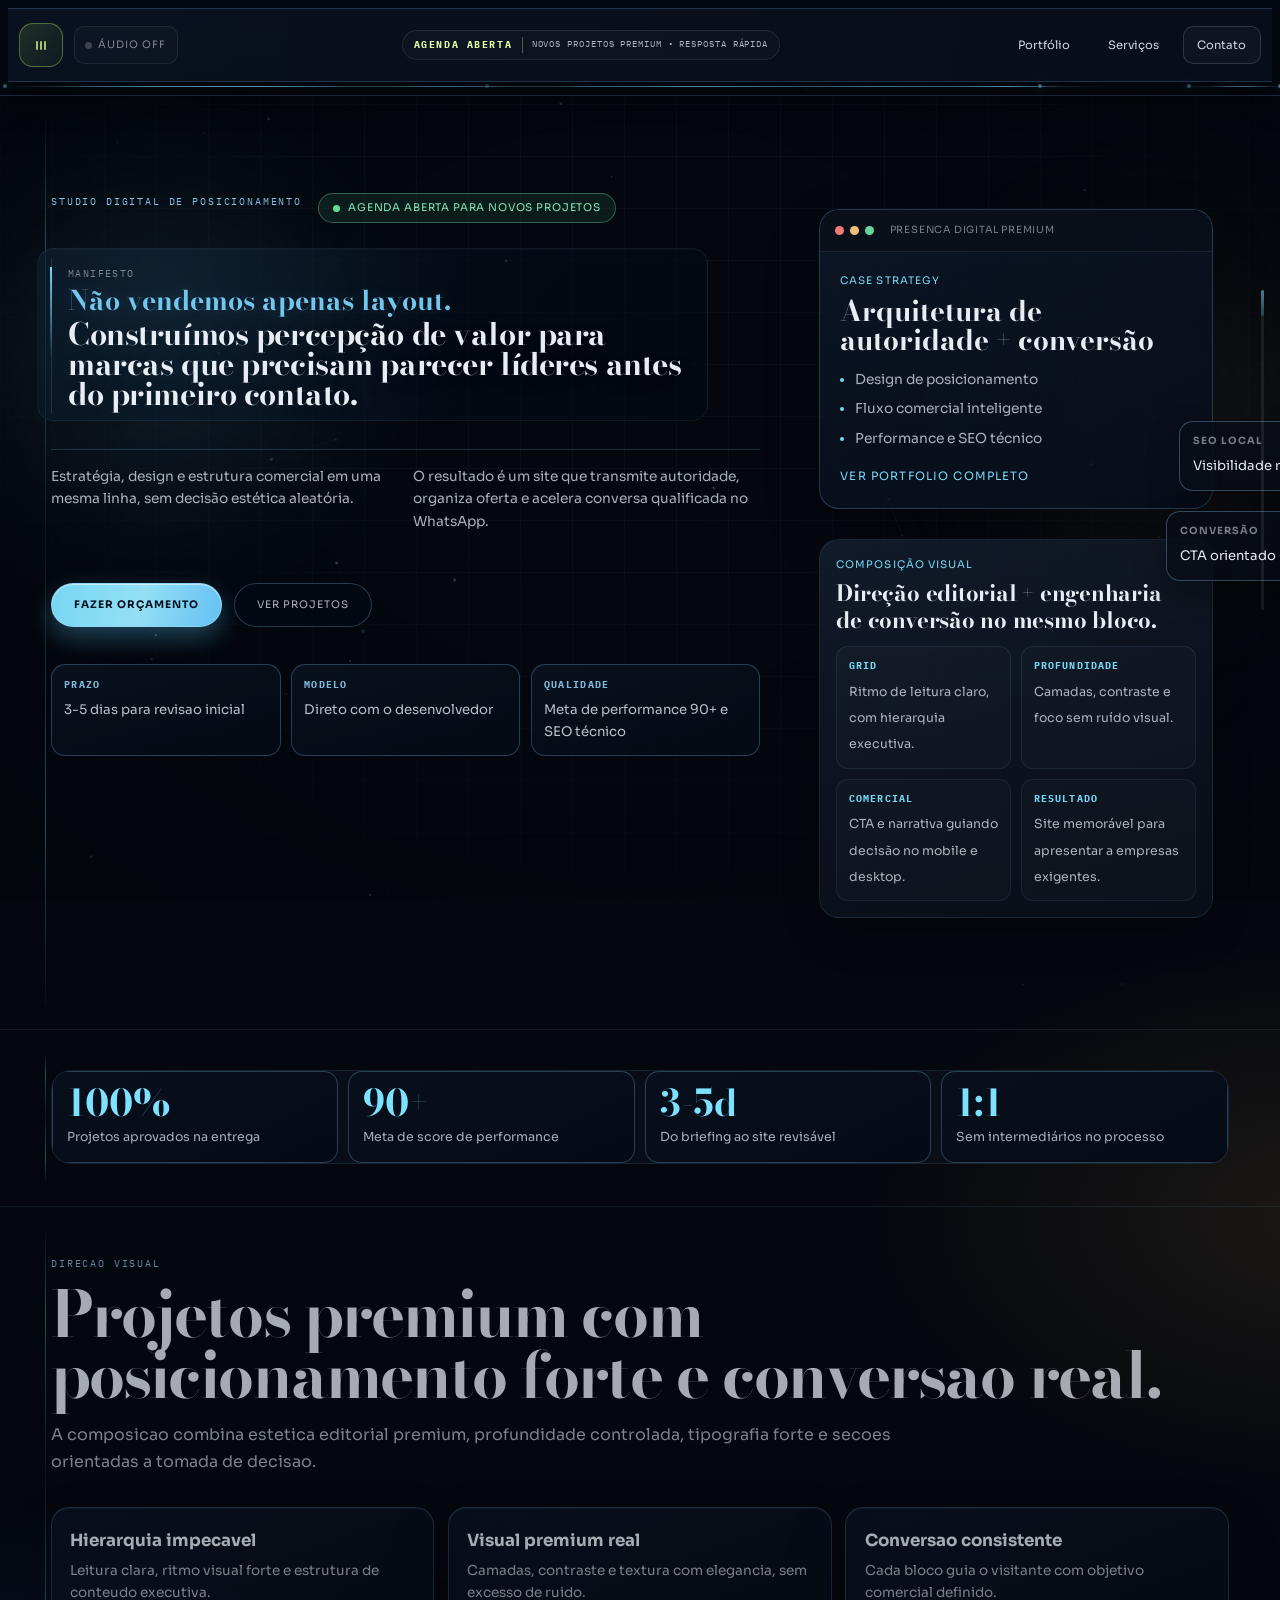
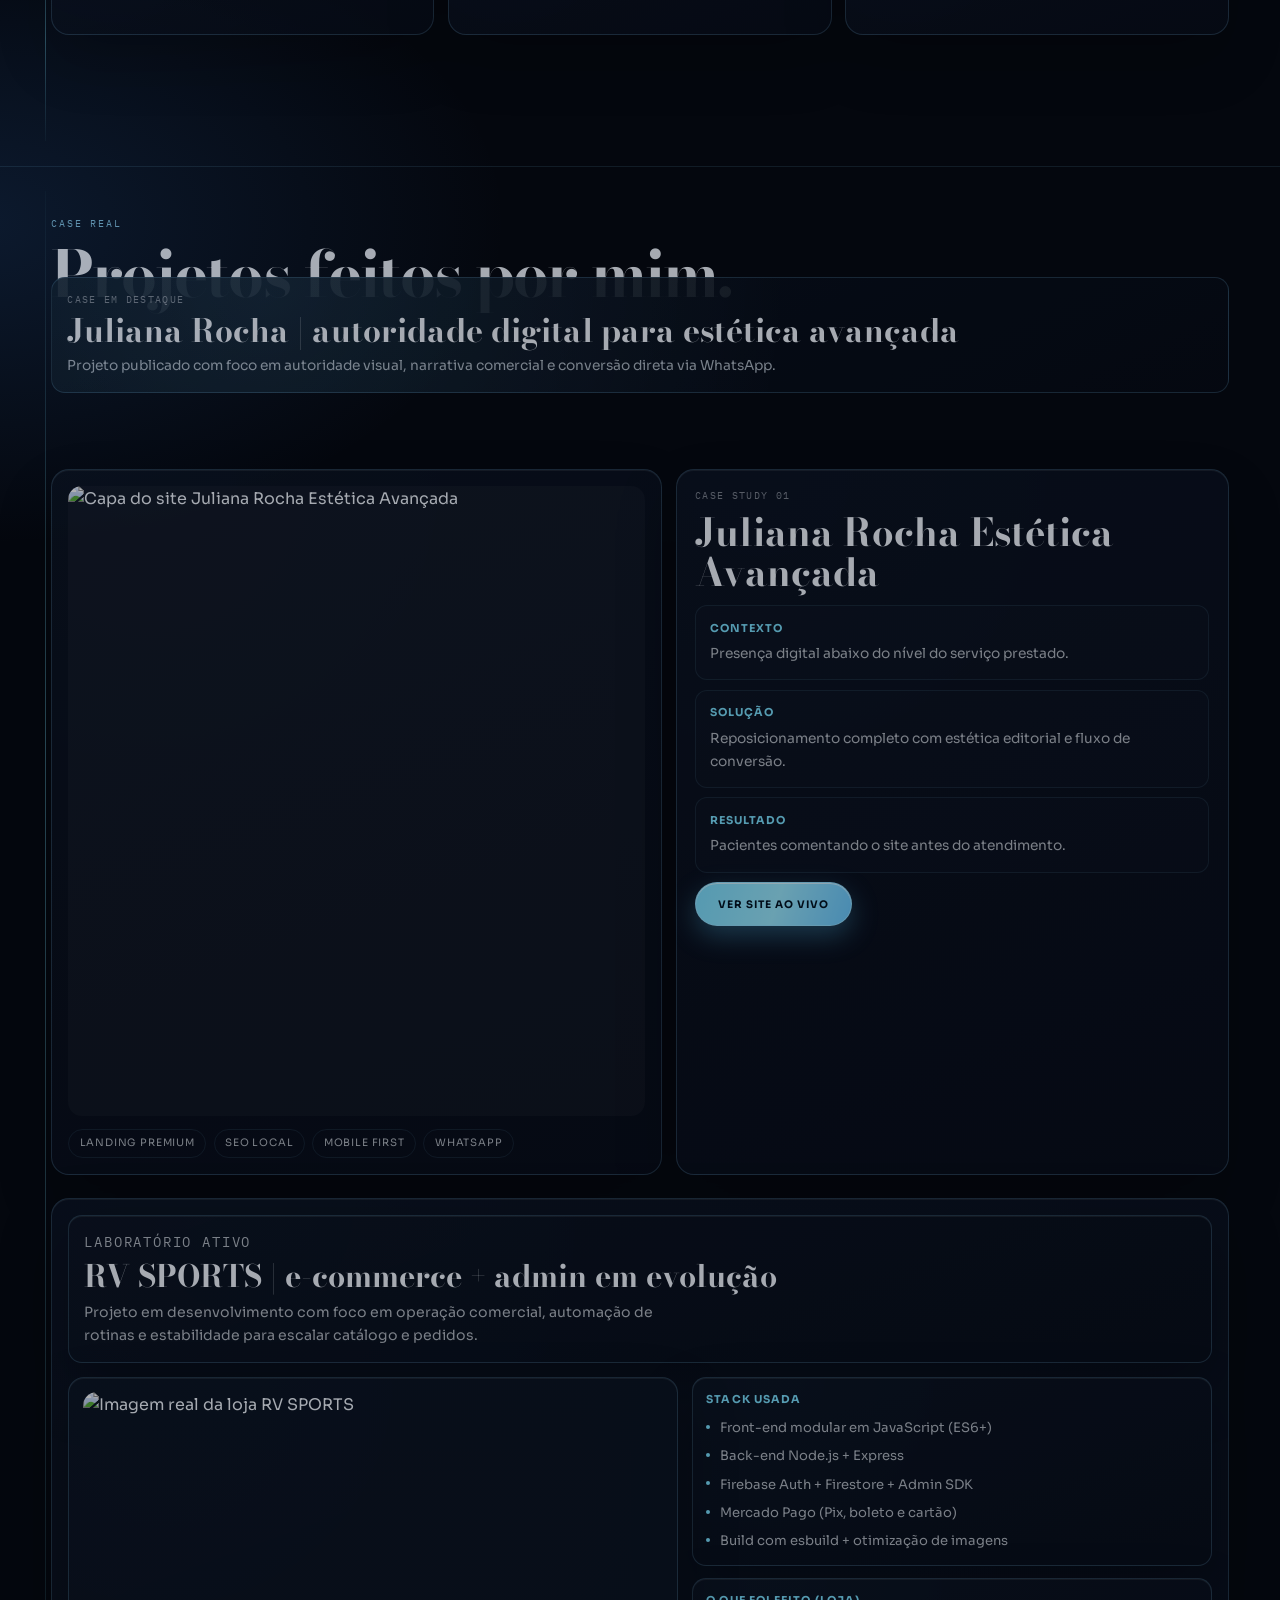
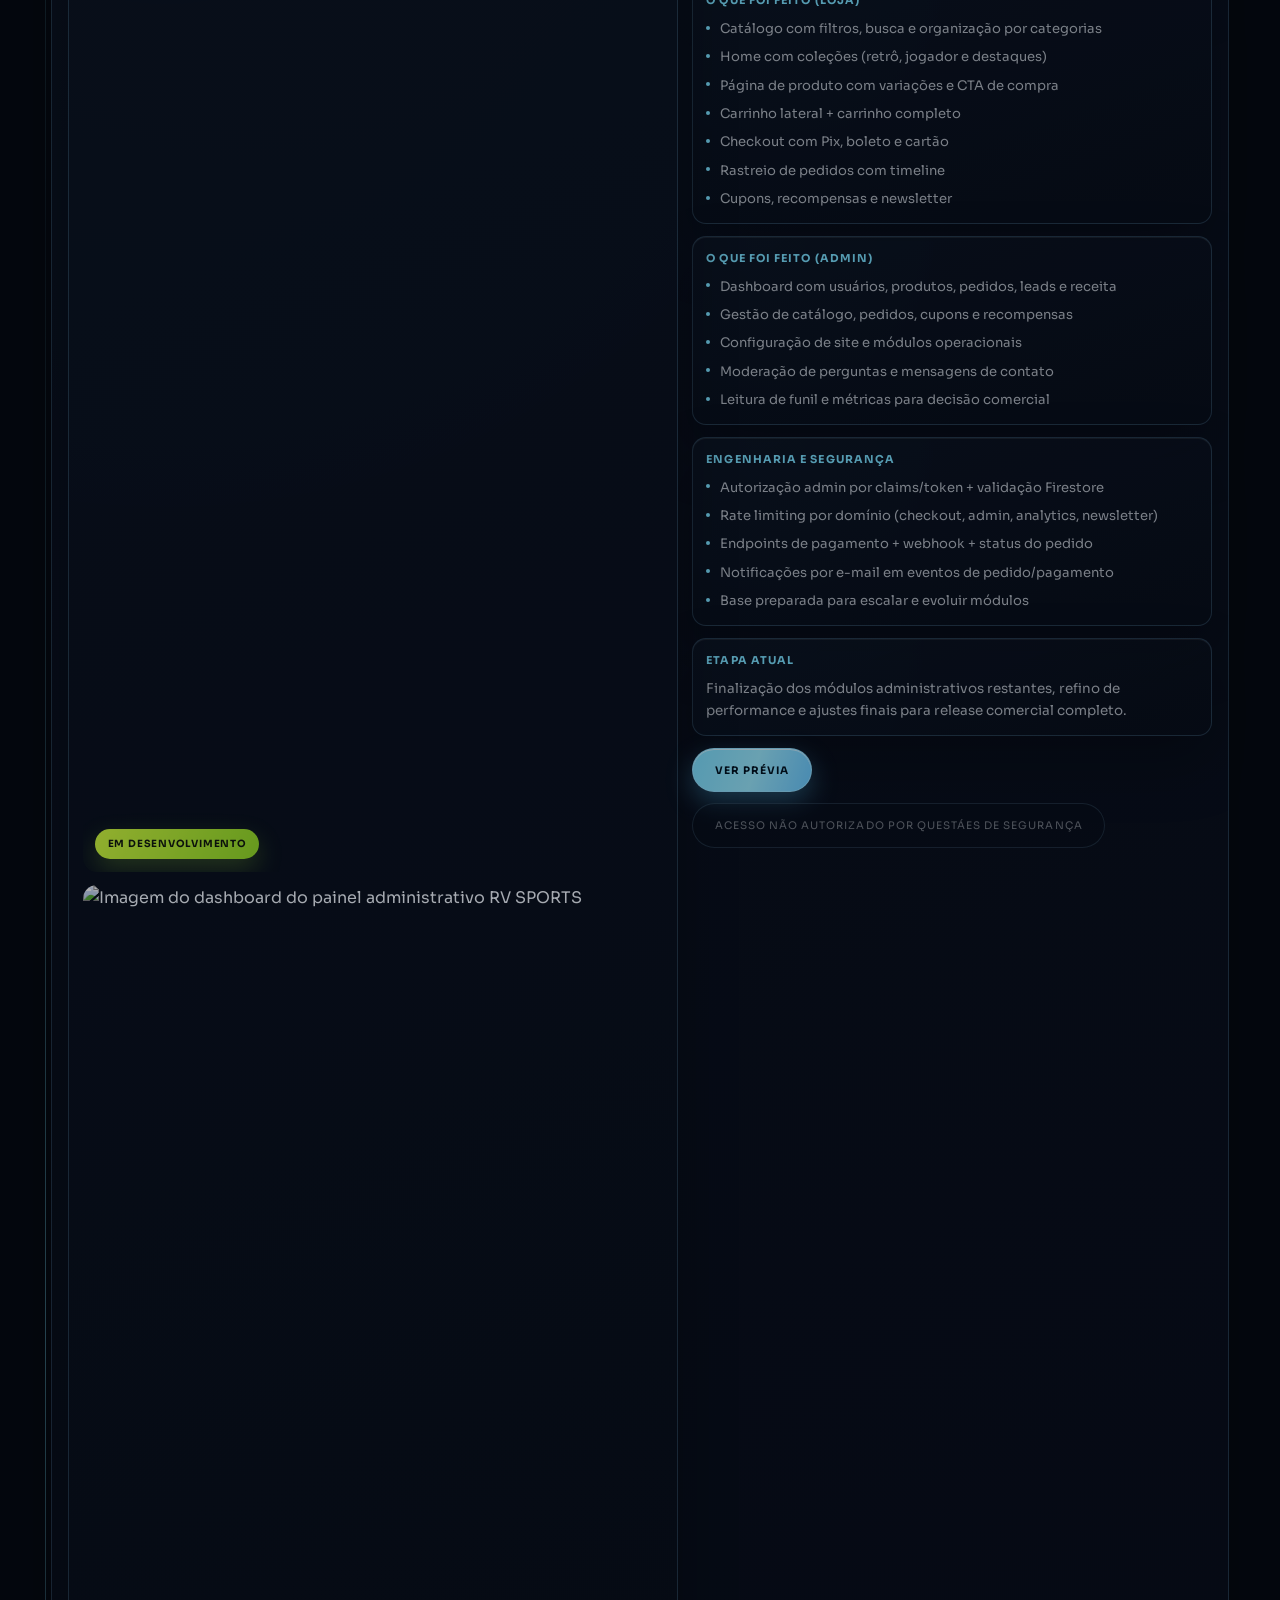
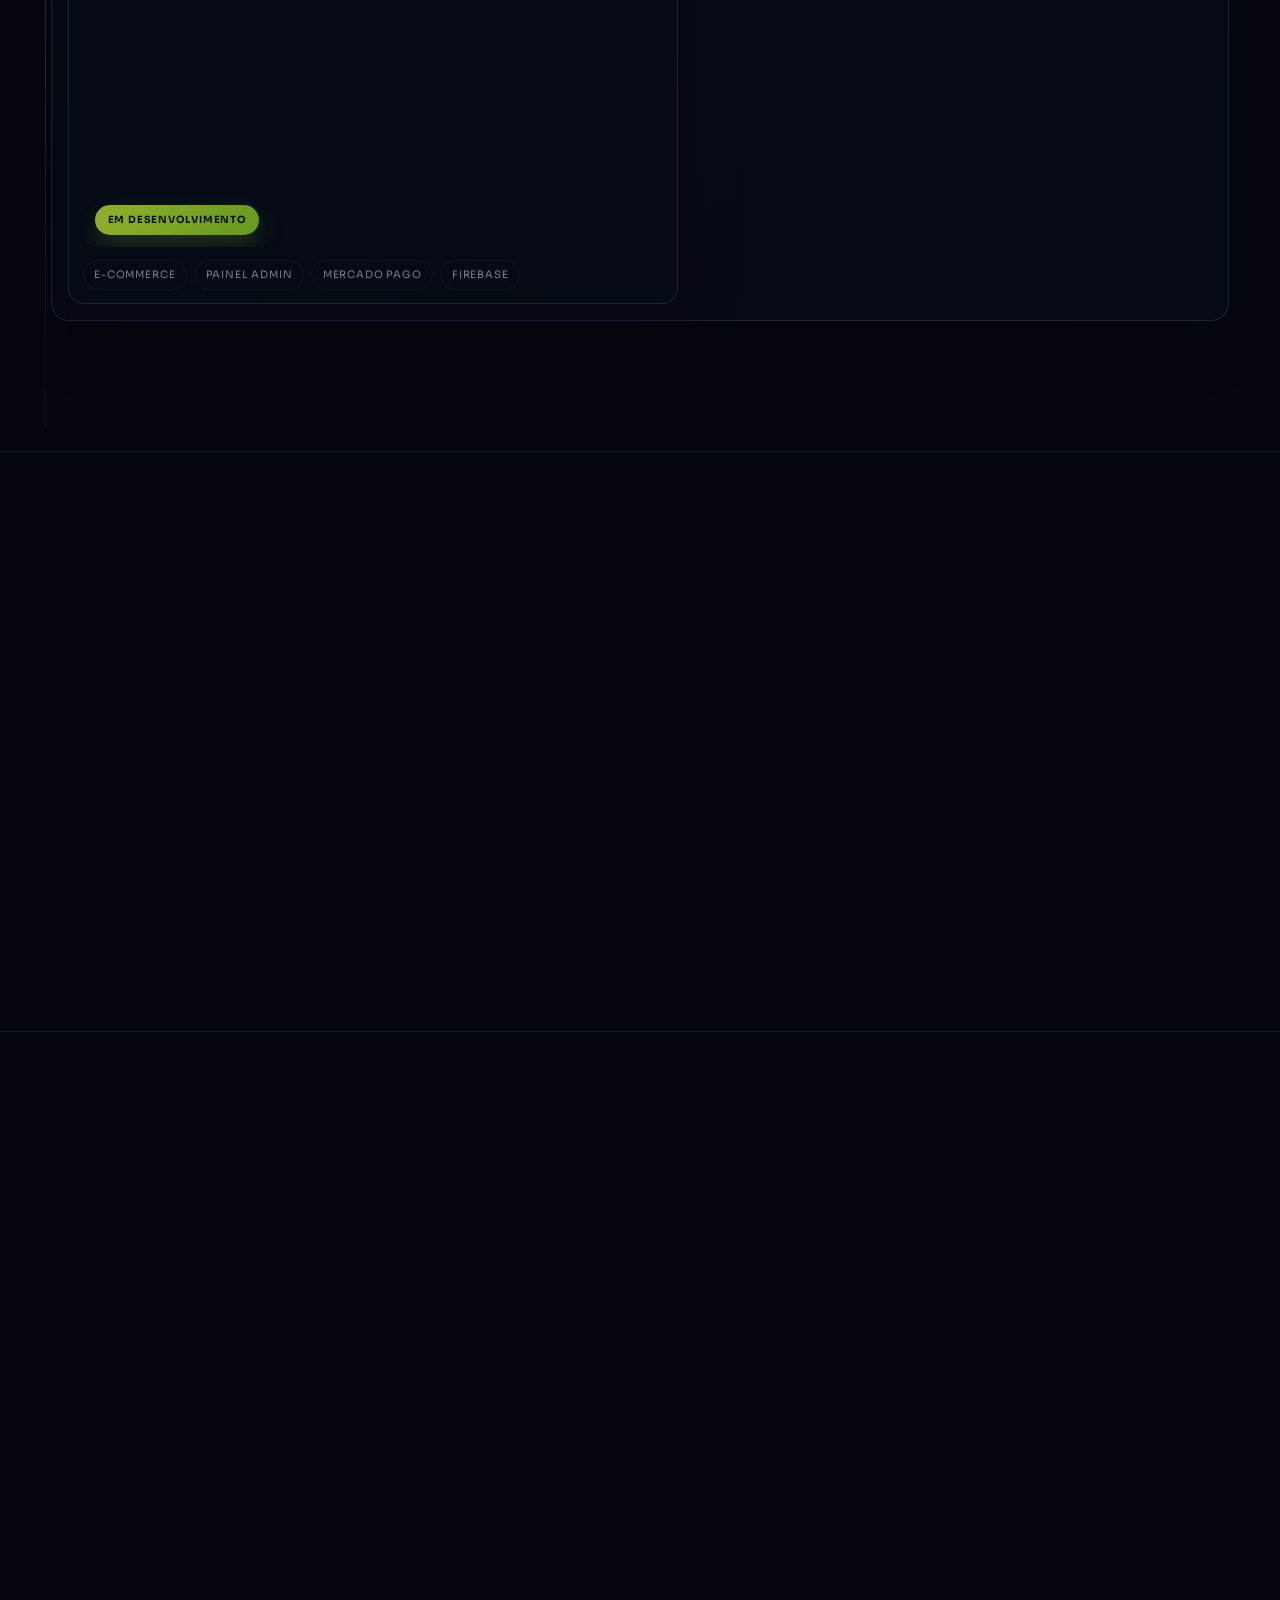
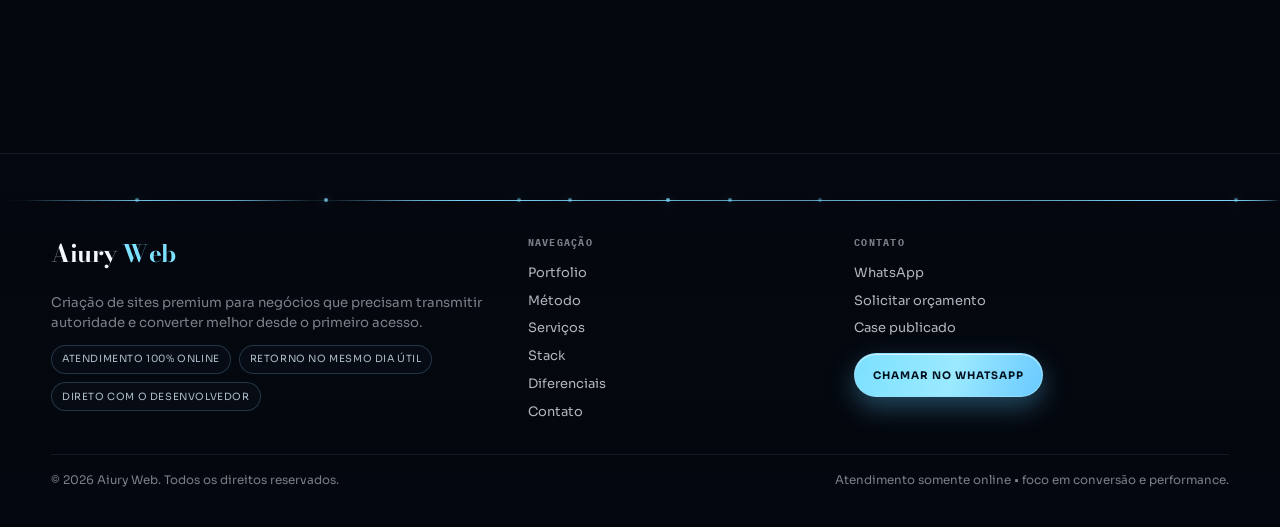
==== index.html @ 320703ca "Add files via upload" ====
<!doctype html>
<html lang="pt-BR">
  <head>
    <meta charset="UTF-8" />
    <meta name="viewport" content="width=device-width,initial-scale=1" />
    <meta name="theme-color" content="#060a11" />
    <meta name="color-scheme" content="dark" />
    <meta
      name="description"
      content="Aiury Web cria sites premium para clínicas, consultórios e negócios locais com foco em autoridade, conversão e performance."
    />
    <meta name="robots" content="index,follow" />
    <meta name="author" content="Aiury Web" />
    <link rel="canonical" href="https://aiuryweb.com.br/" />
    <meta property="og:title" content="Aiury Web | Portfolio Premium" />
    <meta
      property="og:description"
      content="Sites premium para empresas exigentes com foco em autoridade, conversão e performance."
    />
    <meta property="og:type" content="website" />
    <meta property="og:url" content="https://aiuryweb.com.br/" />
    <meta property="og:locale" content="pt_BR" />
    <meta property="og:site_name" content="Aiury Web" />
    <meta property="og:image" content="https://julianarochaestetica.com.br/assets/og/juliana-rocha-og.jpg" />
    <meta property="og:image:width" content="1200" />
    <meta property="og:image:height" content="630" />
    <meta property="og:image:alt" content="Case de site premium desenvolvido por Aiury Web" />
    <meta name="twitter:card" content="summary_large_image" />
    <meta name="twitter:title" content="Aiury Web | Portfolio Premium" />
    <meta
      name="twitter:description"
      content="Sites premium para empresas exigentes com foco em autoridade, conversão e performance."
    />
    <meta name="twitter:image" content="https://julianarochaestetica.com.br/assets/og/juliana-rocha-og.jpg" />
    <title>Aiury Web | Portfolio Premium</title>
    <link rel="icon" type="image/svg+xml" href="./assets/favicon.svg" sizes="any" />
    <link rel="shortcut icon" href="./assets/favicon.svg" />

    <link rel="preconnect" href="https://fonts.googleapis.com" />
    <link rel="preconnect" href="https://fonts.gstatic.com" crossorigin />
    <link rel="preconnect" href="https://www.youtube.com" />
    <link rel="preconnect" href="https://www.google.com" />
    <link rel="dns-prefetch" href="//www.youtube.com" />
    <link rel="dns-prefetch" href="//www.google.com" />
    <link
      rel="preload"
      as="style"
      href="https://fonts.googleapis.com/css2?family=Bodoni+Moda:opsz,wght@6..96,600;6..96,700;6..96,800&family=IBM+Plex+Mono:wght@500&family=Sora:wght@300;400;500;600;700&display=swap"
    />
    <link
      href="https://fonts.googleapis.com/css2?family=Bodoni+Moda:opsz,wght@6..96,600;6..96,700;6..96,800&family=IBM+Plex+Mono:wght@500&family=Sora:wght@300;400;500;600;700&display=swap"
      rel="stylesheet"
      media="print"
      onload="this.media='all'"
    />
    <noscript>
      <link
        href="https://fonts.googleapis.com/css2?family=Bodoni+Moda:opsz,wght@6..96,600;6..96,700;6..96,800&family=IBM+Plex+Mono:wght@500&family=Sora:wght@300;400;500;600;700&display=swap"
        rel="stylesheet"
      />
    </noscript>

    <link rel="preload" href="./styles.css" as="style" />
    <link rel="stylesheet" href="./styles.css" />
    <script defer src="./main.js"></script>
    <script type="application/ld+json">
      {
        "@context": "https://schema.org",
        "@type": "LocalBusiness",
        "name": "Aiury Web",
        "url": "https://aiuryweb.com.br/",
        "telephone": "+5533998629813",
        "address": {
          "@type": "PostalAddress",
          "addressLocality": "Varginha",
          "addressRegion": "MG",
          "addressCountry": "BR"
        },
        "priceRange": "R$3.000 - R$10.000",
        "serviceType": ["Desenvolvimento de sites", "Landing pages", "SEO técnico"]
      }
    </script>
  </head>
  <body>
    <div
      id="pageLoader"
      class="page-loader"
      role="status"
      aria-live="polite"
      aria-busy="true"
      aria-label="Carregando site"
    >
      <div class="page-loader-corners" aria-hidden="true">
        <div class="page-loader-corner page-loader-corner-left">
          <span class="loader-corner-mark">A</span>
        </div>
        <div class="page-loader-corner page-loader-corner-right">
          <span class="loader-corner-ring"></span>
        </div>
      </div>
      <div class="page-loader-shutter page-loader-shutter-left" aria-hidden="true"></div>
      <div class="page-loader-shutter page-loader-shutter-right" aria-hidden="true"></div>
      <div class="page-loader-grid" aria-hidden="true"></div>
      <div class="page-loader-effects" aria-hidden="true">
        <span class="loader-blob loader-blob-a"></span>
        <span class="loader-blob loader-blob-b"></span>
        <span class="loader-blob loader-blob-c"></span>
        <span class="loader-beam loader-beam-a"></span>
        <span class="loader-beam loader-beam-b"></span>
        <span class="loader-stars"></span>
      </div>
      <div class="page-loader-inner">
        <div class="page-loader-stage" aria-hidden="true">
          <span class="loader-orbit loader-orbit-a"></span>
          <span class="loader-orbit loader-orbit-b"></span>
          <span class="loader-orbit loader-orbit-c"></span>
          <span class="loader-progress-ring"></span>
          <div class="loader-core">
            <span class="loader-core-face loader-core-face-a"></span>
            <span class="loader-core-face loader-core-face-b"></span>
            <span class="loader-core-face loader-core-face-c"></span>
            <span class="loader-core-glow"></span>
          </div>
          <span class="loader-floor"></span>
        </div>
        <p class="page-loader-kicker">WEB DESIGN</p>
        <p class="page-loader-logo">Aiury</p>
        <div class="page-loader-metric">
          <p class="page-loader-word">WEB DESIGN</p>
          <p class="page-loader-percent"><span id="loaderPercent">00</span><small>%</small></p>
        </div>
        <div class="page-loader-track" aria-hidden="true"><span id="loaderBar"></span></div>
        <p id="loaderStatus" class="page-loader-text">Aiury</p>
      </div>
    </div>
    <div id="ytAudioMount" aria-hidden="true"></div>

    <div class="bg-grid" aria-hidden="true"></div>
    <div class="bg-aurora bg-aurora-a" data-parallax="0.06" aria-hidden="true"></div>
    <div class="bg-aurora bg-aurora-b" data-parallax="-0.04" aria-hidden="true"></div>
    <canvas id="bg-particles" aria-hidden="true"></canvas>
    <div class="bg-noise" aria-hidden="true"></div>
    <div class="bg-vignette" aria-hidden="true"></div>

    <header id="nav">
      <div class="status-bar" aria-label="Painel de status">
        <div class="status-left">
          <button
            id="audioToggle"
            class="audio-toggle status-audio-btn"
            type="button"
            aria-pressed="false"
            aria-label="Ativar música ambiente baixa"
          >
            <span class="eq-bars" aria-hidden="true"><i></i><i></i><i></i></span>
          </button>
          <div
            class="status-metrics"
            role="button"
            tabindex="0"
            aria-pressed="false"
            aria-label="Ativar música ambiente baixa"
          >
            <p class="status-chip"><i id="audioDot" class="dot dot-audio"></i><span id="audioLabel">Áudio off</span></p>
          </div>
        </div>
        <div class="status-center">
          <p class="status-highlight">
            <strong>Agenda aberta</strong>
            <span>Novos projetos premium • resposta rápida</span>
          </p>
        </div>
        <div class="status-links">
          <a href="#portfolio">Portfólio</a>
          <a href="#servicos">Serviços</a>
          <a class="status-contact" href="#contato">Contato</a>
        </div>
      </div>
      <div class="container nav-inner">
        <a href="#inicio" class="logo" aria-label="Aiury Web">Aiury <span>Web</span></a>
        <nav aria-label="Principal">
          <ul class="nav-links">
            <li><a href="#inicio">Início</a></li>
            <li><a href="#portfolio">Portfolio</a></li>
            <li><a href="#metodo">Método</a></li>
            <li><a href="#servicos">Serviços</a></li>
            <li><a href="#tecnologias">Stack</a></li>
            <li><a href="#diferenciais">Diferenciais</a></li>
            <li><a href="#contato">Contato</a></li>
          </ul>
        </nav>
        <div class="nav-actions">
          <a class="btn btn-ghost" href="#portfolio">Portfólio</a>
          <a
            class="btn btn-primary"
            href="https://wa.me/5533998629813?text=Olá%20Aiury!%20Quero%20conversar%20sobre%20um%20site."
            target="_blank"
            rel="noopener noreferrer"
            >Falar no WhatsApp</a
          >
          <button id="menuBtn" class="menu-btn" aria-label="Abrir menu" aria-expanded="false" aria-controls="mobileMenu">
            <span></span>
            <span></span>
            <span></span>
          </button>
        </div>
      </div>
      <div class="nav-bubbles" aria-hidden="true">
        <span style="--x: 14%; --size: 5px; --delay: -1.2s; --dur: 3.8s; --drift: -8px"></span>
        <span style="--x: 27%; --size: 4px; --delay: -0.4s; --dur: 4.4s; --drift: 10px"></span>
        <span style="--x: 41%; --size: 6px; --delay: -2.1s; --dur: 4.9s; --drift: -12px"></span>
        <span style="--x: 58%; --size: 4px; --delay: -2.8s; --dur: 4.1s; --drift: 9px"></span>
        <span style="--x: 73%; --size: 5px; --delay: -1.6s; --dur: 3.6s; --drift: -7px"></span>
        <span style="--x: 86%; --size: 4px; --delay: -0.9s; --dur: 4.7s; --drift: 11px"></span>
      </div>
      <div id="headerSeparator" class="rand-separator rand-separator-header" aria-hidden="true"></div>
    </header>

    <div id="menuOverlay" class="menu-overlay" aria-hidden="true"></div>
    <aside id="mobileMenu" class="mobile-menu" aria-label="Menu mobile" aria-hidden="true" inert>
      <a href="#inicio" data-close-menu>Início</a>
      <a href="#portfolio" data-close-menu>Portfolio</a>
      <a href="#metodo" data-close-menu>Método</a>
      <a href="#servicos" data-close-menu>Serviços</a>
      <a href="#tecnologias" data-close-menu>Stack</a>
      <a href="#diferenciais" data-close-menu>Diferenciais</a>
      <a href="#contato" data-close-menu>Contato</a>
      <a
        class="btn btn-primary"
        href="https://wa.me/5533998629813?text=Olá%20Aiury!%20Quero%20um%20site%20premium%20para%20meu%20negócio."
        target="_blank"
        rel="noopener noreferrer"
        data-close-menu
        >Iniciar projeto</a
      >
    </aside>
    <aside class="scroll-indicator" aria-hidden="true">
      <span id="scrollThumb"></span>
    </aside>

    <main class="site-main">
      <section id="inicio" class="hero section section-first section-hero-main">
        <canvas id="hero-particles" aria-hidden="true"></canvas>
        <div class="container hero-grid">
          <div class="reveal hero-copy">
            <div class="hero-headline-meta">
              <p class="kicker">Studio digital de posicionamento</p>
              <p class="availability"><span></span>Agenda aberta para novos projetos</p>
            </div>

            <div class="hero-manifesto gravity-node" data-gravity="18">
              <p class="manifesto-label">Manifesto</p>
              <h1>
                <span>Não vendemos apenas layout.</span>
                Construímos percepção de valor para marcas que precisam parecer líderes
                antes do primeiro contato.
              </h1>
            </div>

            <div class="hero-split-text gravity-node" data-gravity="14">
              <p>
                Estratégia, design e estrutura comercial em uma mesma linha, sem decisão
                estética aleatória.
              </p>
              <p>
                O resultado é um site que transmite autoridade, organiza oferta e acelera
                conversa qualificada no WhatsApp.
              </p>
            </div>

            <div class="cta-row gravity-node" data-gravity="12">
              <a
                class="btn btn-primary"
                href="https://wa.me/5533998629813?text=Ol%C3%A1%20Aiury!%20Quero%20fazer%20um%20or%C3%A7amento%20para%20meu%20site."
                target="_blank"
                rel="noopener noreferrer"
                >Fazer orçamento</a
              >
              <a class="btn btn-ghost" href="#portfolio">Ver projetos</a>
            </div>

            <div class="hero-metrics gravity-node" data-gravity="10">
              <article>
                <b>Prazo</b>
                <span>3-5 dias para revisao inicial</span>
              </article>
              <article>
                <b>Modelo</b>
                <span>Direto com o desenvolvedor</span>
              </article>
              <article>
                <b>Qualidade</b>
                <span>Meta de performance 90+ e SEO técnico</span>
              </article>
            </div>
          </div>

          <div class="hero-stage reveal tilt-card gravity-node" data-gravity="24">
            <div class="hero-panel gravity-node" data-gravity="16">
              <div class="hero-panel-top">
                <i></i><i></i><i></i>
                <span>Presenca digital premium</span>
              </div>
              <div class="hero-panel-body">
                <p class="hero-eyebrow">Case strategy</p>
                <h2>Arquitetura de autoridade + conversão</h2>
                <ul>
                  <li>Design de posicionamento</li>
                  <li>Fluxo comercial inteligente</li>
                  <li>Performance e SEO técnico</li>
                </ul>
                <a href="#portfolio">Ver portfolio completo</a>
              </div>
            </div>
            <div class="hero-lab gravity-node" data-gravity="20">
              <p class="hero-eyebrow">Composição visual</p>
              <h3>Direção editorial + engenharia de conversão no mesmo bloco.</h3>
              <div class="hero-lab-grid">
                <article>
                  <b>Grid</b>
                  <span>Ritmo de leitura claro, com hierarquia executiva.</span>
                </article>
                <article>
                  <b>Profundidade</b>
                  <span>Camadas, contraste e foco sem ruído visual.</span>
                </article>
                <article>
                  <b>Comercial</b>
                  <span>CTA e narrativa guiando decisão no mobile e desktop.</span>
                </article>
                <article>
                  <b>Resultado</b>
                  <span>Site memorável para apresentar a empresas exigentes.</span>
                </article>
              </div>
            </div>
            <div class="keychain-hero gravity-node" data-gravity="30" aria-hidden="true">
              <div class="keychain-rig">
                <i class="keychain-pin"></i>
                <div class="keychain-chain">
                  <span></span>
                  <span></span>
                  <span></span>
                  <span></span>
                  <span></span>
                  <span></span>
                  <span></span>
                  <span></span>
                  <span></span>
                  <span></span>
                  <span></span>
                  <span></span>
                  <span></span>
                  <span></span>
                  <span></span>
                  <span></span>
                  <span></span>
                  <span></span>
                </div>
                <article class="keychain-tag">
                  <p>Atendimento online</p>
                  <strong>Aiury WebDesign</strong>
                  <span>Projetos sob medida</span>
                </article>
              </div>
            </div>
            <div class="floating floating-a gravity-node" data-gravity="26">
              <b>SEO local</b>
              <span>Visibilidade regional forte</span>
            </div>
            <div class="floating floating-b gravity-node" data-gravity="26">
              <b>Conversão</b>
              <span>CTA orientado por contexto</span>
            </div>
          </div>
        </div>
      </section>

      <section class="section section-compact section-metrics">
        <div class="container reveal">
          <div class="stats-grid">
            <article><strong>100%</strong><p>Projetos aprovados na entrega</p></article>
            <article><strong>90+</strong><p>Meta de score de performance</p></article>
            <article><strong>3-5d</strong><p>Do briefing ao site revisável</p></article>
            <article><strong>1:1</strong><p>Sem intermediários no processo</p></article>
          </div>
        </div>
      </section>

      <section class="section section-editorial">
        <div class="container">
          <div class="reveal">
            <p class="kicker">Direcao visual</p>
            <h2 class="title">Projetos premium com posicionamento forte e conversao real.</h2>
            <p class="lead">
              A composicao combina estetica editorial premium, profundidade controlada,
              tipografia forte e secoes orientadas a tomada de decisao.
            </p>
          </div>
          <div class="cards-grid">
            <article class="card reveal tilt-card">
              <h3>Hierarquia impecavel</h3>
              <p>Leitura clara, ritmo visual forte e estrutura de conteudo executiva.</p>
            </article>
            <article class="card reveal tilt-card">
              <h3>Visual premium real</h3>
              <p>Camadas, contraste e textura com elegancia, sem excesso de ruido.</p>
            </article>
            <article class="card reveal tilt-card">
              <h3>Conversao consistente</h3>
              <p>Cada bloco guia o visitante com objetivo comercial definido.</p>
            </article>
          </div>
        </div>
      </section>

      <section id="portfolio" class="section section-portfolio">
        <div class="container">
          <div class="reveal">
            <p class="kicker">Case real</p>
            <h2 class="title">Projetos feitos por mim.</h2>
          </div>
          <div class="portfolio-case-strip reveal scroll-fx">
            <p class="portfolio-index">Case em destaque</p>
            <h3>Juliana Rocha | autoridade digital para estética avançada</h3>
            <p>
              Projeto publicado com foco em autoridade visual, narrativa comercial e conversão
              direta via WhatsApp.
            </p>
          </div>
          <div class="portfolio-grid">
            <article class="portfolio-media reveal tilt-card">
              <a href="https://julianarochaestetica.com.br/" target="_blank" rel="noopener noreferrer">
                <img
                  src="https://julianarochaestetica.com.br/assets/og/juliana-rocha-og.jpg"
                  alt="Capa do site Juliana Rocha Estética Avançada"
                  width="1200"
                  height="630"
                  loading="lazy"
                  decoding="async"
                />
              </a>
              <div class="tags">
                <span>Landing premium</span>
                <span>SEO local</span>
                <span>Mobile first</span>
                <span>WhatsApp</span>
              </div>
            </article>
            <article class="portfolio-content reveal">
              <p class="portfolio-index">Case Study 01</p>
              <h3>Juliana Rocha Estética Avançada</h3>
              <div class="block">
                <b>Contexto</b>
                <p>Presença digital abaixo do nível do serviço prestado.</p>
              </div>
              <div class="block">
                <b>Solução</b>
                <p>Reposicionamento completo com estética editorial e fluxo de conversão.</p>
              </div>
              <div class="block">
                <b>Resultado</b>
                <p>Pacientes comentando o site antes do atendimento.</p>
              </div>
              <a class="btn btn-primary" href="https://julianarochaestetica.com.br" target="_blank" rel="noopener noreferrer"
                >Ver site ao vivo</a
              >
            </article>
          </div>

          <article class="portfolio-lab reveal">
            <div class="portfolio-lab-head">
              <p class="portfolio-index">Laboratório ativo</p>
              <h3>RV SPORTS | e-commerce + admin em evolução</h3>
              <p>
                Projeto em desenvolvimento com foco em operação comercial, automação de rotinas e
                estabilidade para escalar catálogo e pedidos.
              </p>
            </div>
            <div class="portfolio-lab-grid">
              <div class="portfolio-lab-media tilt-card">
                <div class="portfolio-media-stack">
                  <a
                    class="shot-frame shot-store"
                    href="https://tiny-platypus-e90c1e.netlify.app/?page=home"
                    target="_blank"
                    rel="noopener noreferrer"
                  >
                    <img
                      src="./assets/rv-store-cover.png"
                      alt="Imagem real da loja RV SPORTS"
                      width="1920"
                      height="1080"
                      loading="lazy"
                      decoding="async"
                    />
                    <span class="shot-badge">Em desenvolvimento</span>
                  </a>
                  <div class="shot-frame shot-admin" role="img" aria-label="Imagem real do painel administrativo RV SPORTS">
                    <img
                      src="./assets/rv-admin-dashboard.png"
                      alt="Imagem do dashboard do painel administrativo RV SPORTS"
                      width="1904"
                      height="962"
                      loading="lazy"
                      decoding="async"
                    />
                    <span class="shot-badge">Em desenvolvimento</span>
                  </div>
                </div>
                <div class="tags">
                  <span>E-commerce</span>
                  <span>Painel admin</span>
                  <span>Mercado Pago</span>
                  <span>Firebase</span>
                </div>
              </div>

              <div class="portfolio-lab-info">
                <article class="lab-card">
                  <b>Stack usada</b>
                  <ul>
                    <li>Front-end modular em JavaScript (ES6+)</li>
                    <li>Back-end Node.js + Express</li>
                    <li>Firebase Auth + Firestore + Admin SDK</li>
                    <li>Mercado Pago (Pix, boleto e cartão)</li>
                    <li>Build com esbuild + otimização de imagens</li>
                  </ul>
                </article>
                <article class="lab-card">
                  <b>O que foi feito (loja)</b>
                  <ul>
                    <li>Catálogo com filtros, busca e organização por categorias</li>
                    <li>Home com coleções (retrô, jogador e destaques)</li>
                    <li>Página de produto com variações e CTA de compra</li>
                    <li>Carrinho lateral + carrinho completo</li>
                    <li>Checkout com Pix, boleto e cartão</li>
                    <li>Rastreio de pedidos com timeline</li>
                    <li>Cupons, recompensas e newsletter</li>
                  </ul>
                </article>
                <article class="lab-card">
                  <b>O que foi feito (admin)</b>
                  <ul>
                    <li>Dashboard com usuários, produtos, pedidos, leads e receita</li>
                    <li>Gestão de catálogo, pedidos, cupons e recompensas</li>
                    <li>Configuração de site e módulos operacionais</li>
                    <li>Moderação de perguntas e mensagens de contato</li>
                    <li>Leitura de funil e métricas para decisão comercial</li>
                  </ul>
                </article>
                <article class="lab-card">
                  <b>Engenharia e segurança</b>
                  <ul>
                    <li>Autorização admin por claims/token + validação Firestore</li>
                    <li>Rate limiting por domínio (checkout, admin, analytics, newsletter)</li>
                    <li>Endpoints de pagamento + webhook + status do pedido</li>
                    <li>Notificações por e-mail em eventos de pedido/pagamento</li>
                    <li>Base preparada para escalar e evoluir módulos</li>
                  </ul>
                </article>
                <article class="lab-card">
                  <b>Etapa atual</b>
                  <p>
                    Finalização dos módulos administrativos restantes, refino de performance e
                    ajustes finais para release comercial completo.
                  </p>
                </article>
                <div class="service-actions">
                  <a
                    class="btn btn-primary"
                    href="https://tiny-platypus-e90c1e.netlify.app/?page=home"
                    target="_blank"
                    rel="noopener noreferrer"
                    >Ver prévia</a
                  >
                  <span class="btn btn-ghost btn-disabled" aria-disabled="true">Acesso não autorizado por questáes de segurança</span>
                </div>
              </div>
            </div>
          </article>
        </div>
      </section>

      <section id="metodo" class="section section-process">
        <div class="container">
          <div class="reveal">
            <p class="kicker">Método proprietário</p>
            <h2 class="title">Do briefing à publicação: processo pensado para autoridade e conversão.</h2>
            <p class="lead">
              Cada etapa tem objetivo técnico e comercial definido para reduzir retrabalho,
              acelerar decisão e entregar um site que vende melhor.
            </p>
          </div>
          <div class="method-grid scroll-fx scroll-pan">
            <article class="method-card reveal tilt-card"><h3>01</h3><p>Imersão no negócio e diagnóstico estratégico</p></article>
            <article class="method-card reveal tilt-card"><h3>02</h3><p>Estrutura de oferta e arquitetura de conversão</p></article>
            <article class="method-card reveal tilt-card"><h3>03</h3><p>Direção visual autoral e copy orientada à decisão</p></article>
            <article class="method-card reveal tilt-card"><h3>04</h3><p>Desenvolvimento, publicação e otimização técnica</p></article>
          </div>
        </div>
      </section>

      <section id="servicos" class="section section-showcase">
        <div class="container">
          <div class="reveal">
            <p class="kicker">Serviços</p>
            <h2 class="title">Estratégia, design e desenvolvimento para conversão real.</h2>
            <p class="lead">
              Aqui está o que eu entrego para empresas que querem presença digital premium com
              foco comercial, sem solução genérica.
            </p>
          </div>
          <div class="service-offers-grid scroll-fx scroll-pan">
            <article class="offer-card reveal tilt-card">
              <p class="offer-label">01</p>
              <h3>Site de autoridade premium</h3>
              <p>Para marcas que precisam transmitir valor alto já no primeiro acesso.</p>
              <ul class="service-checklist">
                <li>Direção visual autoral</li>
                <li>Arquitetura de conversão com CTA estratégico</li>
                <li>Copy orientada para tomada de decisão</li>
                <li>SEO técnico e performance 90+</li>
                <li>Versão mobile impecável</li>
              </ul>
            </article>
            <article class="offer-card reveal tilt-card">
              <p class="offer-label">02</p>
              <h3>E-commerce e operação comercial</h3>
              <p>Estrutura completa para catálogo, pedido, pagamento e gestão administrativa.</p>
              <ul class="service-checklist">
                <li>Catálogo, carrinho e checkout (Pix, boleto e cartão)</li>
                <li>Integração Mercado Pago + Firebase</li>
                <li>Painel admin com pedidos, produtos e leads</li>
                <li>Cupons, recompensas e rastreio</li>
                <li>Escalabilidade para evolução contínua</li>
              </ul>
            </article>
            <article class="offer-card reveal tilt-card">
              <p class="offer-label">03</p>
              <h3>Refino e evolução contínua</h3>
              <p>Para quem já tem site e precisa subir nível visual, técnico e comercial.</p>
              <ul class="service-checklist">
                <li>Redesign completo sem cara de template</li>
                <li>Reestruturação de seções e hierarquia visual</li>
                <li>Melhoria de velocidade e experiência</li>
                <li>Ajustes de SEO e acessibilidade</li>
                <li>Suporte estratégico pós-publicação</li>
              </ul>
            </article>
          </div>

          <div class="service-roadmap reveal scroll-fx">
            <article>
              <b>Diagnóstico</b>
              <span>Levantamento de objetivo, público e proposta de valor.</span>
            </article>
            <article>
              <b>Direção</b>
              <span>Definição de layout, narrativa e arquitetura de conversão.</span>
            </article>
            <article>
              <b>Execução</b>
              <span>Implementação front-end e back-end conforme escopo.</span>
            </article>
            <article>
              <b>Publicação</b>
              <span>Deploy, ajustes finais e acompanhamento inicial.</span>
            </article>
          </div>

          <div class="service-actions reveal">
            <a
              class="btn btn-primary"
              href="https://wa.me/5533998629813?text=Ol%C3%A1%20Aiury!%20Quero%20fazer%20um%20or%C3%A7amento%20para%20meu%20projeto."
              target="_blank"
              rel="noopener noreferrer"
              >Fazer orçamento</a
            >
            <a class="btn btn-ghost" href="#portfolio">Ver cases reais</a>
          </div>
        </div>
      </section>

      <section id="tecnologias" class="section section-stack">
        <div class="container">
          <div class="reveal">
            <p class="kicker">O que eu faço</p>
            <h2 class="title">HTML5, CSS3, JavaScript e arquitetura full-stack orientada à conversão.</h2>
            <p class="lead">
              Desenvolvimento interfaces premium e estrutura back-end para entregar projetos
              comerciais rápidos, estáveis e prontos para escalar.
            </p>
          </div>
          <div class="stack-icons reveal scroll-fx" aria-label="Tecnologias principais">
            <span class="stack-chip chip-html">
              <svg viewBox="0 0 24 24" aria-hidden="true"><rect x="2" y="2" width="20" height="20" rx="6" /><text x="12" y="15" text-anchor="middle">H5</text></svg>
              HTML5
            </span>
            <span class="stack-chip chip-css">
              <svg viewBox="0 0 24 24" aria-hidden="true"><rect x="2" y="2" width="20" height="20" rx="6" /><text x="12" y="15" text-anchor="middle">C3</text></svg>
              CSS3
            </span>
            <span class="stack-chip chip-js">
              <svg viewBox="0 0 24 24" aria-hidden="true"><rect x="2" y="2" width="20" height="20" rx="4" /><text x="12" y="15" text-anchor="middle">JS</text></svg>
              JavaScript
            </span>
            <span class="stack-chip chip-node">
              <svg viewBox="0 0 24 24" aria-hidden="true"><rect x="2" y="2" width="20" height="20" rx="4" /><text x="12" y="15" text-anchor="middle">N</text></svg>
              Node.js
            </span>
            <span class="stack-chip chip-firebase">
              <svg viewBox="0 0 24 24" aria-hidden="true"><path d="M7 20L12 4l5 16z" /><path d="M9.6 13.4L12 4l2.4 9.4" /></svg>
              Firebase
            </span>
            <span class="stack-chip chip-pay">
              <svg viewBox="0 0 24 24" aria-hidden="true"><rect x="3" y="5" width="18" height="14" rx="3" /><path d="M3 10h18" /></svg>
              Mercado Pago
            </span>
            <span class="stack-chip chip-git">
              <svg viewBox="0 0 24 24" aria-hidden="true"><rect x="4" y="4" width="16" height="16" rx="4" transform="rotate(45 12 12)" /><text x="12" y="15" text-anchor="middle">G</text></svg>
              Git/GitHub
            </span>
            <span class="stack-chip chip-seo">
              <svg viewBox="0 0 24 24" aria-hidden="true"><circle cx="11" cy="11" r="7" /><path d="M16.4 16.4L21 21" /></svg>
              SEO Técnico
            </span>
            <span class="stack-chip chip-ui">
              <svg viewBox="0 0 24 24" aria-hidden="true"><rect x="3" y="4" width="18" height="16" rx="3" /><path d="M3 9h18M8 20V9" /></svg>
              UI Responsiva
            </span>
            <span class="stack-chip chip-components">
              <svg viewBox="0 0 24 24" aria-hidden="true"><rect x="3" y="3" width="8" height="8" rx="2" /><rect x="13" y="3" width="8" height="5" rx="2" /><rect x="13" y="10" width="8" height="11" rx="2" /><rect x="3" y="13" width="8" height="8" rx="2" /></svg>
              UI Components
            </span>
            <span class="stack-chip chip-loading">
              <svg viewBox="0 0 24 24" aria-hidden="true"><circle cx="12" cy="12" r="7.5" /><path d="M12 7v5l3.4 2.2" /></svg>
              Loading Screen
            </span>
            <span class="stack-chip chip-perf">
              <svg viewBox="0 0 24 24" aria-hidden="true"><path d="M4 16a8 8 0 1 1 16 0" /><path d="M12 12l5-4" /><circle cx="12" cy="12" r="1.8" /></svg>
              Performance
            </span>
          </div>
          <div class="tech-grid">
            <article class="tech-card reveal tilt-card">
              <h3>Base de desenvolvimento</h3>
              <ul class="tech-list">
                <li>HTML5 semântico e acessível</li>
                <li>CSS3 avançado com layout responsivo</li>
                <li>JavaScript moderno (ES6+)</li>
                <li>Node.js + Express para APIs e fluxos de negócio</li>
                <li>Firebase Auth/Firestore para dados e permissões</li>
              </ul>
            </article>
            <article class="tech-card reveal tilt-card">
              <h3>Operação e performance</h3>
              <ul class="tech-list">
                <li>Otimização para Core Web Vitals</li>
                <li>Assets leves e carregamento inteligente</li>
                <li>SEO técnico on-page</li>
                <li>Rate limiting e segurança de rotas administrativas</li>
                <li>Código limpo e escalável</li>
              </ul>
            </article>
            <article class="tech-card reveal tilt-card">
              <h3>Entrega de negócio</h3>
              <ul class="tech-list">
                <li>Landing pages de alta conversão</li>
                <li>E-commerce com carrinho e checkout</li>
                <li>Integração de pagamento (Pix, boleto e cartão)</li>
                <li>Sites institucionais premium</li>
                <li>Integração com WhatsApp e painel administrativo</li>
                <li>UI components reutilizáveis e consistentes</li>
                <li>Loading screen e transições de entrada</li>
                <li>Publicação e suporte pós-entrega</li>
              </ul>
            </article>
          </div>
        </div>
      </section>

      <section id="diferenciais" class="section section-advantage">
        <div class="container">
          <div class="reveal">
            <p class="kicker">Diferenciais</p>
            <h2 class="title">Sofisticação visual com disciplina técnica.</h2>
          </div>
          <div class="diff-grid scroll-fx scroll-pan">
            <article class="diff-card reveal tilt-card"><h3>Design autoral</h3><p>Direção visual exclusiva, pensada para valor percebido e posicionamento.</p></article>
            <article class="diff-card reveal tilt-card"><h3>Performance real</h3><p>Base otimizada para experiência e métricas.</p></article>
            <article class="diff-card reveal tilt-card"><h3>Mobile impecável</h3><p>Prioridade para navegação e conversão no celular.</p></article>
            <article class="diff-card reveal tilt-card"><h3>Copy orientada</h3><p>Estrutura textual focada em decisão.</p></article>
            <article class="diff-card reveal tilt-card"><h3>SEO técnico</h3><p>Semântica, metadados e estrutura limpa.</p></article>
            <article class="diff-card reveal tilt-card"><h3>Atendimento direto</h3><p>Comunicação sem ruído, com agilidade.</p></article>
          </div>
        </div>
      </section>

      <section class="section section-testimonial">
        <div class="container proof-grid">
          <article class="quote reveal tilt-card">
            <p>
              "O site ficou muito acima do que eu esperava. Na primeira semana já chegaram
              pacientes comentando o nível visual e o profissionalismo da clínica."
            </p>
            <footer>
              Juliana Rocha
              <span>Especialista em Estética Avançada · Varginha, MG</span>
            </footer>
          </article>
          <div class="proof-numbers reveal scroll-fx">
            <article><strong>3-5d</strong><p>Prazo médio para revisão inicial</p></article>
            <article><strong>90+</strong><p>Meta de performance orientada à retenção</p></article>
            <article><strong>0</strong><p>Intermediários entre você e o dev</p></article>
          </div>
        </div>
      </section>

      <section id="contato" class="section section-contact">
        <div class="container final-cta final-cta--editorial reveal">
          <div class="final-cta-rail">
            <p class="kicker">Próximo passo</p>
            <p class="final-cta-railline">Operação digital sob medida</p>
            <ul class="final-cta-list">
              <li>Direção estratégica + design + código na mesma entrega</li>
              <li>Fluxo comercial pensado para WhatsApp e decisão rápida</li>
              <li>Atendimento direto e totalmente online</li>
            </ul>
          </div>

          <div class="final-cta-main">
            <h2>Projeto premium com direção técnica, identidade forte e conversão real.</h2>
            <p>
              Você recebe escopo claro, referência visual, prazo de execução e investimento
              organizado para publicar com autoridade.
            </p>
            <div class="cta-row">
              <a
                class="btn btn-primary"
                href="https://wa.me/5533998629813?text=Olá%20Aiury!%20Quero%20um%20site%20premium%20para%20o%20meu%20negócio."
                target="_blank"
                rel="noopener noreferrer"
                >Pedir orçamento</a
              >
              <a class="btn btn-ghost" href="#portfolio">Ver projetos</a>
            </div>
            <div class="final-cta-mini-stats">
              <article><b>Formato</b><span>Atendimento somente online</span></article>
              <article><b>Resposta</b><span>Retorno no mesmo dia útil</span></article>
              <article><b>Modelo</b><span>Direto com o desenvolvedor</span></article>
            </div>
          </div>

          <aside class="contact-card final-contact-panel">
            <p><b>Canal principal</b>WhatsApp: (33) 99862-9813</p>
            <p><b>Pré-produção</b>Briefing, escopo e roteiro visual</p>
            <p><b>Entrega</b>Interface publicada com suporte pós-lançamento</p>
            <p><b>Disponibilidade</b>Agenda ativa para novos projetos</p>
          </aside>
        </div>
      </section>
    </main>

    <footer>
      <div id="footerSeparator" class="rand-separator rand-separator-footer" aria-hidden="true"></div>
      <div class="container footer-grid">
        <div class="footer-brand">
          <p class="logo footer-logo">Aiury <span>Web</span></p>
          <p class="footer-copy">
            Criação de sites premium para negócios que precisam transmitir autoridade e
            converter melhor desde o primeiro acesso.
          </p>
          <div class="footer-badges" aria-label="Diferenciais">
            <span>Atendimento 100% online</span>
            <span>Retorno no mesmo dia útil</span>
            <span>Direto com o desenvolvedor</span>
          </div>
        </div>
        <div class="footer-col">
          <h3>Navegação</h3>
          <a href="#portfolio">Portfolio</a>
          <a href="#metodo">Método</a>
          <a href="#servicos">Serviços</a>
          <a href="#tecnologias">Stack</a>
          <a href="#diferenciais">Diferenciais</a>
          <a href="#contato">Contato</a>
        </div>
        <div class="footer-col footer-contact">
          <h3>Contato</h3>
          <a href="https://wa.me/5533998629813" target="_blank" rel="noopener noreferrer">WhatsApp</a>
          <a href="#contato">Solicitar orçamento</a>
          <a href="https://julianarochaestetica.com.br" target="_blank" rel="noopener noreferrer">Case publicado</a>
          <a
            class="btn btn-primary footer-cta"
            href="https://wa.me/5533998629813?text=Ol%C3%A1%20Aiury!%20Quero%20um%20site%20premium%20para%20meu%20neg%C3%B3cio."
            target="_blank"
            rel="noopener noreferrer"
            >Chamar no WhatsApp</a
          >
        </div>
      </div>
      <div class="container footer-bottom">
        <span>© 2026 Aiury Web. Todos os direitos reservados.</span>
        <span>Atendimento somente online • foco em conversão e performance.</span>
      </div>
    </footer>
  </body>
</html>
---- styles.css ----
*,
*::before,
*::after {
  box-sizing: border-box;
}

:root {
  --bg: #060a11;
  --bg-2: #0b1320;
  --bg-3: #111c2d;
  --line: rgba(132, 187, 255, 0.16);
  --line-soft: rgba(132, 187, 255, 0.1);
  --text: #f3f8ff;
  --text-soft: rgba(243, 248, 255, 0.73);
  --text-muted: rgba(243, 248, 255, 0.5);
  --accent: #7ed8ff;
  --accent-2: #a5e8ff;
  --gold: #d0b076;
  --panel: linear-gradient(160deg, rgba(20, 31, 49, 0.92), rgba(11, 18, 29, 0.9));
  --shadow: 0 24px 60px rgba(0, 0, 0, 0.32);
  --ease: cubic-bezier(0.22, 0.61, 0.36, 1);
}

html {
  scroll-behavior: smooth;
}

body {
  margin: 0;
  font-family: "Sora", sans-serif;
  color: var(--text);
  line-height: 1.65;
  background:
    radial-gradient(900px 500px at 6% -10%, rgba(117, 186, 255, 0.16), transparent 60%),
    radial-gradient(760px 420px at 94% 2%, rgba(188, 151, 89, 0.14), transparent 58%),
    radial-gradient(1000px 620px at 50% 120%, rgba(126, 216, 255, 0.08), transparent 62%),
    var(--bg);
  background-size: 110% 110%, 100% 100%, 120% 120%, auto;
  animation: bg-shift 20s ease-in-out infinite alternate;
  overflow-x: hidden;
  -webkit-font-smoothing: antialiased;
}

body.is-loading {
  overflow: hidden;
}

#ytAudioMount {
  position: fixed;
  left: -9999px;
  top: -9999px;
  width: 220px;
  height: 220px;
  opacity: 0;
  pointer-events: none;
}

a {
  color: inherit;
  text-decoration: none;
}

img {
  display: block;
  max-width: 100%;
}

.container {
  width: min(1180px, 92vw);
  margin-inline: auto;
}

.bg-grid,
.bg-aurora,
#bg-particles,
.bg-noise,
.bg-vignette {
  position: fixed;
  inset: 0;
  pointer-events: none;
}

.page-loader {
  --loader-progress: 0;
  --loader-progress-angle: 0deg;
  position: fixed;
  inset: 0;
  z-index: 220;
  display: flex;
  align-items: center;
  justify-content: center;
  background:
    radial-gradient(900px 520px at 14% 22%, rgba(73, 159, 235, 0.2), transparent 60%),
    radial-gradient(760px 480px at 86% 12%, rgba(175, 134, 82, 0.16), transparent 64%),
    radial-gradient(1100px 680px at 50% 112%, rgba(106, 195, 245, 0.14), transparent 70%),
    #02040a;
  transition:
    opacity 0.34s var(--ease) 0.4s,
    visibility 0s linear 0.74s;
}

.page-loader::before {
  content: "";
  position: absolute;
  inset: -30% -20%;
  background: radial-gradient(circle at 50% 50%, rgba(126, 216, 255, 0.15), transparent 48%);
  filter: blur(12px);
  opacity: 0.55;
  animation: loader-glow 5.8s ease-in-out infinite alternate;
}

.page-loader-corners {
  position: absolute;
  inset: 0;
  z-index: 3;
  pointer-events: none;
}

.page-loader-corner {
  position: absolute;
  top: clamp(22px, 4.2vw, 50px);
}

.page-loader-corner-left {
  left: clamp(10px, 3.8vw, 50px);
}

.page-loader-corner-right {
  right: clamp(10px, 3.8vw, 50px);
}

.loader-corner-mark {
  width: 34px;
  height: 34px;
  border-radius: 999px;
  display: grid;
  place-items: center;
  font-family: "Bodoni Moda", serif;
  font-size: 0.95rem;
  color: rgba(243, 248, 255, 0.76);
  border: 1px solid rgba(255, 255, 255, 0.28);
  background:
    radial-gradient(circle at 33% 28%, rgba(170, 232, 255, 0.42), transparent 54%),
    rgba(0, 0, 0, 0.62);
  box-shadow: inset 0 0 16px rgba(255, 255, 255, 0.08);
}

.loader-corner-ring {
  width: 24px;
  height: 24px;
  border-radius: 999px;
  display: block;
  border: 2px solid rgba(255, 255, 255, 0.26);
  border-top-color: rgba(255, 255, 255, 0.88);
  animation: loader-corner-spin 0.45s linear infinite;
}

.page-loader-shutter {
  position: absolute;
  top: 0;
  bottom: 0;
  width: 50.4%;
  z-index: 2;
  background:
    linear-gradient(180deg, rgba(4, 8, 16, 0.82), rgba(3, 6, 12, 0.76)),
    radial-gradient(circle at 50% 50%, rgba(80, 165, 232, 0.09), transparent 58%);
  transition: transform 0.72s cubic-bezier(0.22, 1, 0.36, 1);
  will-change: transform;
}

.page-loader-shutter-left {
  left: 0;
  transform: translateX(0);
  border-right: 1px solid rgba(255, 255, 255, 0.08);
}

.page-loader-shutter-right {
  right: 0;
  transform: translateX(0);
  border-left: 1px solid rgba(255, 255, 255, 0.08);
}

.page-loader-grid {
  position: absolute;
  inset: 0;
  background-image:
    linear-gradient(rgba(142, 194, 255, 0.05) 1px, transparent 1px),
    linear-gradient(90deg, rgba(142, 194, 255, 0.045) 1px, transparent 1px);
  background-size: 42px 42px;
  mask-image: radial-gradient(ellipse at 50% 50%, #000 30%, transparent 88%);
  opacity: 0.8;
  transform-origin: center;
  animation: loader-grid-drift 14s linear infinite;
}

.page-loader-effects {
  position: absolute;
  inset: 0;
  z-index: 1;
  overflow: hidden;
  pointer-events: none;
}

.loader-blob {
  position: absolute;
  border-radius: 50%;
  filter: blur(48px);
  opacity: 0.32;
}

.loader-blob-a {
  width: min(42vw, 620px);
  height: min(42vw, 620px);
  left: -12vw;
  top: 14vh;
  background: radial-gradient(circle, rgba(104, 198, 255, 0.56), rgba(104, 198, 255, 0));
  animation: loader-blob-a 10s ease-in-out infinite alternate;
}

.loader-blob-b {
  width: min(36vw, 540px);
  height: min(36vw, 540px);
  right: -10vw;
  top: 6vh;
  background: radial-gradient(circle, rgba(201, 157, 96, 0.44), rgba(201, 157, 96, 0));
  animation: loader-blob-b 11.5s ease-in-out infinite alternate;
}

.loader-blob-c {
  width: min(48vw, 680px);
  height: min(48vw, 680px);
  left: 22vw;
  bottom: -30vh;
  background: radial-gradient(circle, rgba(71, 150, 223, 0.4), rgba(71, 150, 223, 0));
  animation: loader-blob-c 12.5s ease-in-out infinite alternate;
}

.loader-beam {
  position: absolute;
  top: -24vh;
  bottom: -24vh;
  width: 1px;
  background: linear-gradient(to bottom, transparent, rgba(153, 218, 255, 0.46), transparent);
  opacity: 0.42;
}

.loader-beam-a {
  left: 50%;
  transform: translateX(-50%);
}

.loader-beam-b {
  left: 22%;
  opacity: 0.24;
}

.loader-stars {
  position: absolute;
  inset: 0;
  background:
    radial-gradient(circle at 14% 22%, rgba(201, 235, 255, 0.82) 0 2px, transparent 3px),
    radial-gradient(circle at 34% 70%, rgba(180, 224, 255, 0.55) 0 1.8px, transparent 3px),
    radial-gradient(circle at 58% 18%, rgba(218, 240, 255, 0.82) 0 1.7px, transparent 3px),
    radial-gradient(circle at 78% 62%, rgba(177, 220, 251, 0.56) 0 1.8px, transparent 3px),
    radial-gradient(circle at 88% 28%, rgba(221, 242, 255, 0.85) 0 2px, transparent 3px),
    radial-gradient(circle at 66% 82%, rgba(159, 212, 250, 0.46) 0 1.6px, transparent 3px);
  opacity: 0.42;
  animation: loader-stars-drift 13s linear infinite;
}

.page-loader.hide {
  opacity: 0;
  visibility: hidden;
  pointer-events: none;
}

.page-loader.hide .page-loader-shutter-left {
  transform: translateX(-102%);
}

.page-loader.hide .page-loader-shutter-right {
  transform: translateX(102%);
}

.page-loader-inner {
  position: relative;
  z-index: 4;
  width: min(760px, 90vw);
  border: 1px solid var(--line);
  border-radius: 22px;
  padding: 1.2rem 1.2rem 1.15rem;
  background: linear-gradient(158deg, rgba(14, 24, 40, 0.92), rgba(8, 13, 22, 0.95));
  box-shadow:
    0 24px 70px rgba(0, 0, 0, 0.48),
    inset 0 1px 0 rgba(255, 255, 255, 0.04);
  overflow: hidden;
  backdrop-filter: blur(8px);
}

.page-loader-inner::before {
  content: "";
  position: absolute;
  inset: 0;
  border-radius: inherit;
  pointer-events: none;
  background: linear-gradient(108deg, transparent 12%, rgba(126, 216, 255, 0.13) 50%, transparent 88%);
  transform: translateX(-120%);
  animation: loader-scan 2.9s ease-in-out infinite;
}

.page-loader-stage {
  position: relative;
  display: grid;
  place-items: center;
  height: clamp(128px, 20vw, 176px);
  margin-bottom: 0.12rem;
  perspective: 1000px;
  transform-style: preserve-3d;
}

.loader-orbit {
  position: absolute;
  border: 1px solid rgba(142, 194, 255, 0.26);
  border-radius: 999px;
  transform-style: preserve-3d;
  box-shadow:
    0 0 26px rgba(126, 216, 255, 0.16),
    inset 0 0 18px rgba(126, 216, 255, 0.08);
}

.loader-orbit-a {
  width: clamp(118px, 18vw, 164px);
  height: clamp(118px, 18vw, 164px);
  transform: rotateX(68deg) rotateY(-8deg);
  animation: loader-orbit-a 4.8s linear infinite;
}

.loader-orbit-b {
  width: clamp(144px, 21vw, 196px);
  height: clamp(86px, 13vw, 116px);
  transform: rotateX(74deg) rotateY(20deg) rotateZ(24deg);
  border-color: rgba(208, 176, 118, 0.24);
  animation: loader-orbit-b 6.4s linear infinite reverse;
}

.loader-orbit-c {
  width: clamp(98px, 16vw, 138px);
  height: clamp(54px, 9vw, 78px);
  transform: rotateX(82deg) rotateY(-18deg) rotateZ(-18deg);
  border-color: rgba(157, 232, 255, 0.26);
  animation: loader-orbit-c 5.2s linear infinite;
}

.loader-progress-ring {
  position: absolute;
  width: clamp(122px, 18.2vw, 168px);
  height: clamp(122px, 18.2vw, 168px);
  border-radius: 999px;
  background: conic-gradient(
    from -90deg,
    rgba(141, 230, 255, 0.92) 0deg,
    rgba(141, 230, 255, 0.92) var(--loader-progress-angle),
    rgba(141, 230, 255, 0.08) var(--loader-progress-angle),
    rgba(141, 230, 255, 0.08) 360deg
  );
  -webkit-mask: radial-gradient(farthest-side, transparent calc(100% - 5px), #000 calc(100% - 4px));
  mask: radial-gradient(farthest-side, transparent calc(100% - 5px), #000 calc(100% - 4px));
  transform: translateZ(8px) rotateX(66deg);
  box-shadow: 0 0 28px rgba(126, 216, 255, 0.24);
  animation: loader-ring-pulse 1.8s ease-in-out infinite;
}

.loader-core {
  position: relative;
  width: clamp(54px, 8.3vw, 76px);
  height: clamp(54px, 8.3vw, 76px);
  transform-style: preserve-3d;
  animation: loader-core-float 2.8s ease-in-out infinite;
}

.loader-core-face {
  position: absolute;
  inset: 0;
  border: 1px solid rgba(157, 232, 255, 0.38);
  border-radius: 14px;
  background:
    linear-gradient(132deg, rgba(123, 196, 255, 0.2), rgba(8, 15, 25, 0.7)),
    radial-gradient(circle at 30% 24%, rgba(143, 230, 255, 0.24), transparent 64%);
  box-shadow:
    0 0 22px rgba(126, 216, 255, 0.22),
    inset 0 0 18px rgba(126, 216, 255, 0.11);
}

.loader-core-face-a {
  transform: translateZ(14px);
}

.loader-core-face-b {
  transform: rotateY(90deg) translateZ(14px);
}

.loader-core-face-c {
  transform: rotateX(90deg) translateZ(14px);
}

.loader-core-glow {
  position: absolute;
  inset: 16%;
  border-radius: 50%;
  background: radial-gradient(circle at 50% 50%, rgba(159, 236, 255, 0.86), rgba(126, 216, 255, 0.14));
  transform: translateZ(22px);
  filter: blur(0.3px);
  box-shadow: 0 0 28px rgba(159, 236, 255, 0.58);
}

.loader-floor {
  position: absolute;
  width: clamp(190px, 33vw, 290px);
  height: clamp(26px, 4vw, 34px);
  border-radius: 50%;
  background: radial-gradient(ellipse at center, rgba(126, 216, 255, 0.18), rgba(126, 216, 255, 0));
  transform: translateY(58px) rotateX(78deg);
  filter: blur(1px);
  animation: loader-floor-pulse 2.4s ease-in-out infinite;
}

.page-loader-kicker {
  margin: 0;
  font-family: "IBM Plex Mono", monospace;
  font-size: 0.72rem;
  letter-spacing: 0.18em;
  text-transform: uppercase;
  color: rgba(126, 216, 255, 0.88);
  opacity: 0.9;
}

.page-loader-logo {
  margin: 0.28rem 0 0;
  font-family: "Bodoni Moda", serif;
  font-size: clamp(1.34rem, 2.5vw, 1.9rem);
  letter-spacing: -0.01em;
  color: rgba(235, 247, 255, 0.95);
}

.page-loader-logo span {
  color: var(--accent);
}

.page-loader-metric {
  margin-top: 0.34rem;
  display: flex;
  align-items: flex-end;
  justify-content: space-between;
  gap: 1rem;
}

.page-loader-word {
  margin: 0;
  font-family: "Sora", sans-serif;
  font-size: clamp(1.25rem, 4.6vw, 2.9rem);
  line-height: 0.92;
  letter-spacing: 0.08em;
  text-transform: uppercase;
  color: #eaf6ff;
}

.page-loader-percent {
  margin: 0;
  min-width: 92px;
  text-align: right;
  font-family: "IBM Plex Mono", monospace;
  font-size: clamp(1.5rem, 3.4vw, 2.45rem);
  line-height: 1;
  letter-spacing: -0.03em;
  color: rgba(126, 216, 255, 0.95);
  font-variant-numeric: tabular-nums;
}

.page-loader-percent small {
  margin-left: 0.18rem;
  font-size: 0.42em;
  color: rgba(243, 248, 255, 0.72);
}

.page-loader-text {
  margin: 0.48rem 0 0;
  font-size: 0.73rem;
  letter-spacing: 0.1em;
  text-transform: uppercase;
  color: rgba(243, 248, 255, 0.62);
}

.page-loader-track {
  margin-top: 0.42rem;
  height: 8px;
  border-radius: 999px;
  border: 1px solid var(--line-soft);
  background: rgba(255, 255, 255, 0.04);
  overflow: hidden;
}

.page-loader-track span {
  display: block;
  height: 100%;
  width: 0%;
  border-radius: 999px;
  background: linear-gradient(90deg, #6ecaff, #8de6ff, #d0b076);
  box-shadow: 0 0 20px rgba(126, 216, 255, 0.55);
  transition: width 0.16s linear;
}

@media (max-width: 640px) {
  .page-loader-inner {
    padding: 0.95rem 0.92rem 0.9rem;
  }

  .page-loader-stage {
    height: 118px;
  }

  .loader-corner-mark {
    width: 28px;
    height: 28px;
    font-size: 0.78rem;
  }

  .loader-corner-ring {
    width: 19px;
    height: 19px;
  }

  .page-loader-metric {
    align-items: center;
  }

  .page-loader-word {
    font-size: clamp(1.7rem, 9.5vw, 2.5rem);
  }

  .page-loader-percent {
    min-width: 76px;
  }

  .page-loader-text {
    font-size: 0.66rem;
  }
}

.bg-grid {
  z-index: 0;
  background-image:
    linear-gradient(rgba(142, 194, 255, 0.04) 1px, transparent 1px),
    linear-gradient(90deg, rgba(142, 194, 255, 0.04) 1px, transparent 1px);
  background-size: 52px 52px;
  mask-image: radial-gradient(ellipse at 50% 20%, #000 35%, transparent 100%);
  animation: grid-drift 38s linear infinite;
}

.bg-aurora {
  z-index: 0;
  opacity: 0.55;
  filter: blur(18px);
  transform: translate3d(var(--mx, 0px), calc(var(--my, 0px) + var(--sy, 0px)), 0);
}

.bg-aurora::before {
  content: "";
  position: absolute;
  width: 44vw;
  height: 44vw;
  min-width: 300px;
  min-height: 300px;
  border-radius: 50%;
}

.bg-aurora-a::before {
  left: -10vw;
  top: 8vh;
  background: radial-gradient(circle, rgba(126, 216, 255, 0.22), rgba(126, 216, 255, 0.06) 45%, transparent 72%);
  animation: aurora-a 28s var(--ease) infinite alternate;
}

.bg-aurora-b::before {
  right: -13vw;
  top: 14vh;
  background: radial-gradient(circle, rgba(208, 176, 118, 0.2), rgba(208, 176, 118, 0.05) 42%, transparent 72%);
  animation: aurora-b 32s var(--ease) infinite alternate;
}

#bg-particles {
  z-index: 1;
  opacity: 0.58;
  mix-blend-mode: screen;
}

.bg-noise {
  z-index: 1;
  opacity: 0.05;
  mix-blend-mode: soft-light;
  background-image: url("data:image/svg+xml,%3Csvg viewBox='0 0 120 120' xmlns='http://www.w3.org/2000/svg'%3E%3Cfilter id='n'%3E%3CfeTurbulence type='fractalNoise' baseFrequency='0.95' numOctaves='2'/%3E%3C/filter%3E%3Crect width='120' height='120' filter='url(%23n)'/%3E%3C/svg%3E");
  animation: grain-shift 1.2s steps(2) infinite;
}

.bg-vignette {
  z-index: 2;
  background: radial-gradient(ellipse at 50% 45%, transparent 40%, rgba(2, 5, 9, 0.45) 100%);
}

#nav,
main,
footer,
.menu-overlay,
.mobile-menu {
  position: relative;
  z-index: 4;
}

#nav {
  position: fixed;
  inset: 0 0 auto 0;
  height: 74px;
  display: flex;
  align-items: center;
  z-index: 60;
  background: rgba(7, 11, 17, 0.94);
  backdrop-filter: blur(18px);
  -webkit-backdrop-filter: blur(18px);
  border-bottom: 1px solid var(--line-soft);
  box-shadow: 0 10px 26px rgba(0, 0, 0, 0.22);
  transition: 0.35s var(--ease);
  overflow: visible;
}

#nav::after {
  content: "";
  position: absolute;
  left: 0;
  right: 0;
  bottom: -1px;
  height: 14px;
  background: linear-gradient(to bottom, rgba(5, 8, 14, 0.42), rgba(5, 8, 14, 0));
}

#nav.scrolled {
  height: 66px;
  background: rgba(7, 11, 17, 0.98);
  border-bottom-color: var(--line);
}

.rand-separator {
  pointer-events: none;
}

.nav-bubbles {
  position: absolute;
  left: 0;
  right: 0;
  bottom: -4px;
  height: 118px;
  pointer-events: none;
  overflow: hidden;
  z-index: 2;
  mask-image: linear-gradient(to bottom, #000 0%, #000 62%, transparent 100%);
}

.nav-bubbles span {
  position: absolute;
  left: var(--x);
  top: 0;
  width: var(--size);
  height: var(--size);
  border-radius: 999px;
  background: rgba(200, 236, 255, 0.92);
  box-shadow:
    0 0 0 1px rgba(126, 216, 255, 0.14),
    0 0 14px rgba(126, 216, 255, 0.48);
  opacity: 0;
  animation: nav-bubble-fall var(--dur) ease-in-out infinite;
  animation-delay: var(--delay);
}

.rand-separator-header {
  position: absolute;
  left: 0;
  right: 0;
  bottom: -1px;
  height: 18px;
  overflow: hidden;
}

.rand-separator-footer {
  position: relative;
  height: 22px;
  margin: -0.4rem 0 1.2rem;
  overflow: hidden;
}

.rand-separator .sep-seg {
  position: absolute;
  top: 8px;
  height: 1px;
  border-radius: 999px;
  background: linear-gradient(90deg, transparent, rgba(126, 216, 255, 0.95), transparent);
  animation: sep-shift 9s linear infinite;
}

.rand-separator .sep-dot {
  position: absolute;
  top: 6px;
  width: 4px;
  height: 4px;
  border-radius: 999px;
  background: rgba(126, 216, 255, 0.85);
  box-shadow: 0 0 10px rgba(126, 216, 255, 0.5);
  animation: sep-pulse 2.8s ease-in-out infinite;
}

.status-bar {
  display: none;
  height: 74px;
  width: calc(100% - 16px);
  margin: 8px auto 0;
  padding: 0.6rem 0.7rem;
  border-radius: 18px;
  border: 1px solid rgba(143, 194, 255, 0.2);
  background:
    radial-gradient(340px 120px at 0% 50%, rgba(126, 216, 255, 0.12), transparent 65%),
    linear-gradient(118deg, rgba(8, 12, 20, 0.95), rgba(7, 11, 18, 0.92));
  box-shadow: 0 10px 34px rgba(0, 0, 0, 0.35);
  align-items: center;
  justify-content: space-between;
  gap: 0.95rem;
}

.status-left {
  display: flex;
  align-items: center;
  gap: 0.65rem;
}

.status-audio-btn {
  width: 44px;
  height: 44px;
  border-radius: 14px;
  border: 1px solid rgba(190, 255, 98, 0.35);
  background: linear-gradient(135deg, rgba(190, 255, 98, 0.13), rgba(190, 255, 98, 0.03));
  color: #dcff96;
  display: inline-flex;
  align-items: center;
  justify-content: center;
  cursor: pointer;
  transition:
    transform 0.35s var(--ease),
    box-shadow 0.35s var(--ease),
    border-color 0.35s var(--ease);
}

.status-audio-btn:hover {
  transform: translateY(-1px);
  border-color: rgba(190, 255, 98, 0.55);
}

.status-audio-btn.on {
  border-color: rgba(190, 255, 98, 0.78);
  box-shadow: 0 0 0 3px rgba(190, 255, 98, 0.08), 0 0 18px rgba(190, 255, 98, 0.3);
}

.eq-bars {
  display: inline-flex;
  align-items: center;
  gap: 2px;
}

.eq-bars i {
  width: 2px;
  height: 9px;
  border-radius: 2px;
  background: currentColor;
  opacity: 0.72;
  animation: eq-jump 1.1s ease-in-out infinite;
  animation-play-state: paused;
}

.status-audio-btn.on .eq-bars i {
  animation-play-state: running;
}

.eq-bars i:nth-child(2) {
  animation-delay: -0.22s;
}

.eq-bars i:nth-child(3) {
  animation-delay: -0.48s;
}

.status-metrics {
  display: flex;
  align-items: center;
  gap: 0.45rem;
}

.status-chip {
  margin: 0;
  display: inline-flex;
  align-items: center;
  gap: 0.35rem;
  height: 38px;
  border-radius: 10px;
  border: 1px solid rgba(255, 255, 255, 0.08);
  background: rgba(255, 255, 255, 0.02);
  padding: 0 0.68rem;
  font-size: 0.64rem;
  letter-spacing: 0.1em;
  text-transform: uppercase;
  color: var(--text-muted);
}

.status-chip strong {
  color: #c8ff4f;
  min-width: 2.2ch;
  text-align: right;
}

.dot {
  width: 7px;
  height: 7px;
  border-radius: 999px;
  background: rgba(255, 255, 255, 0.2);
}

.dot-audio.active {
  background: #d9ff72;
  box-shadow: 0 0 10px rgba(217, 255, 114, 0.7);
}

.status-center {
  flex: 1;
  display: grid;
  place-items: center;
}

.status-center p {
  margin: 0;
  font-family: "IBM Plex Mono", monospace;
  font-size: 0.64rem;
  letter-spacing: 0.14em;
  text-transform: uppercase;
  color: rgba(226, 238, 250, 0.74);
  padding: 0.36rem 0.68rem;
  border-radius: 999px;
  border: 1px solid rgba(255, 255, 255, 0.09);
  background: rgba(255, 255, 255, 0.02);
}

.status-highlight {
  display: inline-flex;
  align-items: center;
  gap: 0.55rem;
}

.status-highlight strong {
  font-size: 0.62rem;
  letter-spacing: 0.16em;
  color: #dfffa2;
  text-transform: uppercase;
  padding-right: 0.6rem;
  border-right: 1px solid rgba(223, 255, 162, 0.32);
}

.status-highlight span {
  font-size: 0.57rem;
  letter-spacing: 0.1em;
  color: rgba(230, 239, 248, 0.74);
  text-transform: uppercase;
}

.status-links {
  display: flex;
  align-items: center;
  gap: 0.55rem;
}

.status-links a {
  height: 38px;
  display: inline-flex;
  align-items: center;
  justify-content: center;
  border-radius: 10px;
  border: 1px solid transparent;
  padding: 0 0.85rem;
  font-size: 0.72rem;
  color: rgba(243, 248, 255, 0.86);
  transition:
    border-color 0.3s var(--ease),
    background 0.3s var(--ease),
    color 0.3s var(--ease);
}

.status-links a:hover {
  border-color: rgba(126, 216, 255, 0.28);
  background: rgba(126, 216, 255, 0.08);
  color: #fff;
}

.status-contact {
  border-color: rgba(255, 255, 255, 0.14) !important;
  background: rgba(255, 255, 255, 0.03);
}

.nav-inner {
  display: flex;
  align-items: center;
  justify-content: space-between;
  gap: 1rem;
}

.logo {
  font-family: "Bodoni Moda", serif;
  font-weight: 700;
  font-size: 1.35rem;
  letter-spacing: -0.02em;
}

.logo span {
  color: var(--accent);
}

.nav-links {
  margin: 0;
  padding: 0;
  list-style: none;
  display: flex;
  gap: 1.55rem;
}

.nav-links a {
  font-size: 0.76rem;
  letter-spacing: 0.12em;
  text-transform: uppercase;
  color: var(--text-muted);
  position: relative;
}

.nav-links a::after {
  content: "";
  position: absolute;
  left: 50%;
  bottom: -0.34rem;
  transform: translateX(-50%);
  width: 0;
  height: 1px;
  background: var(--accent-2);
  transition: width 0.32s var(--ease);
}

.nav-links a:hover {
  color: var(--text);
}

.nav-links a:hover::after {
  width: 100%;
}

.nav-actions {
  display: flex;
  gap: 0.7rem;
  align-items: center;
}

.btn {
  display: inline-flex;
  align-items: center;
  justify-content: center;
  border-radius: 999px;
  padding: 0.78rem 1.35rem;
  border: 1px solid transparent;
  font-size: 0.72rem;
  letter-spacing: 0.12em;
  text-transform: uppercase;
  position: relative;
  overflow: hidden;
  isolation: isolate;
  transition:
    transform 0.35s var(--ease),
    box-shadow 0.35s var(--ease),
    border-color 0.35s var(--ease),
    background 0.35s var(--ease),
    color 0.35s var(--ease);
}

.btn::before {
  content: "";
  position: absolute;
  inset: 0;
  background: linear-gradient(120deg, transparent 30%, rgba(255, 255, 255, 0.45) 50%, transparent 68%);
  transform: translateX(-130%);
  transition: transform 0.9s var(--ease);
  z-index: -1;
}

.btn:hover::before {
  transform: translateX(130%);
}

.btn-primary {
  background: linear-gradient(120deg, #6ecaff, #8de6ff);
  color: #06111b;
  font-weight: 700;
  box-shadow: 0 8px 24px rgba(126, 216, 255, 0.3);
}

.btn-primary:hover {
  transform: translateY(-2px);
  box-shadow: 0 12px 32px rgba(126, 216, 255, 0.4);
}

.btn-ghost {
  border-color: var(--line);
  background: rgba(255, 255, 255, 0.02);
  color: var(--text-soft);
}

.btn-ghost:hover {
  border-color: var(--accent);
  color: var(--text);
  background: rgba(126, 216, 255, 0.08);
}

.btn-disabled {
  pointer-events: none;
  opacity: 0.62;
  filter: grayscale(0.15);
  cursor: default;
}

.menu-btn {
  width: 42px;
  height: 42px;
  border: 1px solid var(--line);
  border-radius: 12px;
  background: transparent;
  display: none;
  align-items: center;
  justify-content: center;
  gap: 4px;
  flex-direction: column;
}

.menu-btn span {
  width: 16px;
  height: 1.5px;
  background: var(--text);
  transition: 0.28s var(--ease);
}

.menu-btn.open span:nth-child(1) {
  transform: translateY(5px) rotate(45deg);
}

.menu-btn.open span:nth-child(2) {
  opacity: 0;
}

.menu-btn.open span:nth-child(3) {
  transform: translateY(-6px) rotate(-45deg);
}

.menu-overlay {
  position: fixed;
  inset: 74px 0 0;
  background: rgba(1, 3, 6, 0.72);
  opacity: 0;
  pointer-events: none;
  transition: 0.3s;
  z-index: 58;
}

.menu-overlay.open {
  opacity: 1;
  pointer-events: auto;
}

.mobile-menu {
  position: fixed;
  top: 74px;
  right: 0;
  bottom: 0;
  width: min(360px, 100vw);
  background: linear-gradient(180deg, #0a101a, #060a11);
  border-left: 1px solid var(--line-soft);
  display: flex;
  flex-direction: column;
  gap: 1rem;
  padding: 1.9rem;
  transform: translateX(100%);
  transition: transform 0.4s var(--ease);
  z-index: 59;
}

.mobile-menu.open {
  transform: translateX(0);
}

.mobile-menu a:not(.btn) {
  font-family: "Bodoni Moda", serif;
  font-size: 1.5rem;
  border-bottom: 1px solid var(--line-soft);
  padding-bottom: 0.42rem;
}

main {
  padding-top: 74px;
}

.scroll-indicator {
  position: fixed;
  right: 16px;
  top: 50%;
  translate: 0 -50%;
  width: 3px;
  height: min(40vh, 320px);
  border-radius: 999px;
  background: rgba(255, 255, 255, 0.08);
  z-index: 62;
  overflow: hidden;
  pointer-events: none;
}

.scroll-indicator span {
  display: block;
  width: 100%;
  height: 100%;
  transform-origin: top center;
  transform: scaleY(0.08);
  border-radius: 999px;
  background: linear-gradient(180deg, rgba(126, 216, 255, 0.95), rgba(126, 216, 255, 0.35));
  box-shadow: 0 0 14px rgba(126, 216, 255, 0.45);
  transition: transform 0.16s linear, opacity 0.25s var(--ease);
}

@media (min-width: 981px) {
  #nav {
    height: 96px;
    align-items: flex-start;
  }

  #nav.scrolled {
    height: 88px;
  }

  .status-bar {
    display: flex;
  }

  .nav-inner {
    display: none;
  }

  main {
    padding-top: 96px;
  }

  .menu-overlay {
    inset: 96px 0 0;
  }

  .mobile-menu {
    top: 96px;
  }
}

.section {
  padding: 6.2rem 0;
  border-top: 1px solid var(--line-soft);
  position: relative;
  overflow: clip;
  scroll-margin-top: 94px;
  content-visibility: auto;
  contain-intrinsic-size: auto 780px;
  --section-shift: 0px;
  --section-scale: 1;
  --section-opacity: 1;
}

.section::before {
  content: "";
  position: absolute;
  inset: -15% -15%;
  pointer-events: none;
  background: radial-gradient(circle at var(--gx, 50%) var(--gy, 50%), rgba(126, 216, 255, 0.08), transparent 46%);
}

.section > .container {
  transform: translate3d(0, var(--section-shift), 0);
  opacity: var(--section-opacity);
  transition: transform 0.2s linear, opacity 0.2s linear;
  will-change: transform, opacity;
}

.section-first {
  border-top: 0;
  min-height: calc(100vh - 74px);
  display: flex;
  align-items: center;
  padding-top: 5.5rem;
  overflow: visible;
}

.hero {
  isolation: isolate;
}

#hero-particles {
  position: absolute;
  inset: 0;
  width: 100%;
  height: 100%;
  pointer-events: none;
  z-index: 1;
  opacity: 0.72;
  mix-blend-mode: screen;
  mask-image: radial-gradient(ellipse at 50% 46%, #000 45%, transparent 96%);
}

.section-compact {
  padding: 0 0 1.8rem;
}

.hero-grid {
  display: grid;
  grid-template-columns: 1.08fr 0.92fr;
  gap: 3rem;
  align-items: start;
  position: relative;
  z-index: 2;
}

.kicker {
  margin: 0;
  font-family: "IBM Plex Mono", monospace;
  font-size: 0.66rem;
  letter-spacing: 0.14em;
  text-transform: uppercase;
  color: var(--accent);
}

.availability {
  display: inline-flex;
  align-items: center;
  gap: 0.5rem;
  margin: 0;
  padding: 0.34rem 0.88rem;
  border-radius: 999px;
  font-size: 0.66rem;
  letter-spacing: 0.08em;
  text-transform: uppercase;
  color: #89f0bf;
  border: 1px solid rgba(126, 245, 182, 0.34);
  background: rgba(50, 126, 87, 0.2);
}

.availability span {
  width: 7px;
  height: 7px;
  border-radius: 999px;
  background: #68e69f;
  box-shadow: 0 0 0 0 rgba(104, 230, 159, 0.5);
  animation: pulse 2.3s infinite;
}

h1 {
  margin: 0 0 0.25rem;
  font-family: "Bodoni Moda", serif;
  font-weight: 700;
  font-size: clamp(1.95rem, 4.15vw, 4rem);
  line-height: 1.02;
  letter-spacing: -0.02em;
  max-width: 15.5ch;
}

h1 span {
  display: inline-block;
  color: var(--accent);
  margin-bottom: 0.35rem;
  font-size: 0.88em;
  letter-spacing: 0;
}

.lead {
  margin: 1.05rem 0 0;
  max-width: 56ch;
  color: var(--text-soft);
}

.hero-copy {
  display: grid;
  gap: 1.15rem;
}

.hero-headline-meta {
  display: flex;
  align-items: center;
  gap: 0.75rem;
  flex-wrap: wrap;
}

.hero-manifesto {
  border-left: 2px solid rgba(126, 216, 255, 0.35);
  padding-left: 1rem;
  position: relative;
}

.hero-manifesto::before {
  content: "";
  position: absolute;
  left: -2px;
  top: 0.6rem;
  width: 2px;
  height: 58%;
  background: linear-gradient(to bottom, var(--accent), transparent);
}

.manifesto-label {
  margin: 0 0 0.35rem;
  font-family: "IBM Plex Mono", monospace;
  font-size: 0.62rem;
  letter-spacing: 0.14em;
  text-transform: uppercase;
  color: var(--text-muted);
}

.hero-split-text {
  display: grid;
  grid-template-columns: repeat(2, minmax(0, 1fr));
  gap: 0.9rem;
  border-top: 1px solid var(--line-soft);
  padding-top: 0.9rem;
}

.hero-split-text p {
  margin: 0;
  font-size: 0.86rem;
  color: var(--text-soft);
}

.hero-metrics {
  display: grid;
  grid-template-columns: repeat(3, minmax(0, 1fr));
  gap: 0.6rem;
}

.hero-metrics article {
  border: 1px solid var(--line-soft);
  border-radius: 12px;
  padding: 0.75rem 0.78rem;
  background: rgba(255, 255, 255, 0.015);
}

.hero-metrics b {
  display: block;
  margin-bottom: 0.25rem;
  font-family: "IBM Plex Mono", monospace;
  font-size: 0.62rem;
  letter-spacing: 0.12em;
  text-transform: uppercase;
  color: var(--accent);
}

.hero-metrics span {
  font-size: 0.78rem;
  color: var(--text-soft);
}

.cta-row {
  margin-top: 1.9rem;
  display: flex;
  gap: 0.76rem;
  flex-wrap: wrap;
}

.meta-grid {
  margin-top: 2rem;
  display: grid;
  grid-template-columns: repeat(3, minmax(0, 1fr));
  gap: 0.8rem;
}

.meta-card {
  border: 1px solid var(--line-soft);
  border-radius: 14px;
  padding: 0.9rem;
  background: rgba(255, 255, 255, 0.02);
  transition: 0.35s var(--ease);
}

.meta-card h3 {
  margin: 0 0 0.35rem;
  font-size: 0.72rem;
  letter-spacing: 0.1em;
  text-transform: uppercase;
  color: var(--text-muted);
}

.meta-card p {
  margin: 0;
  font-size: 0.86rem;
}

.hero-stage {
  position: relative;
  display: grid;
  gap: 1rem;
  overflow: visible;
}

.hero-panel {
  border: 1px solid var(--line);
  border-radius: 24px;
  overflow: hidden;
  background: var(--panel);
  box-shadow: var(--shadow);
}

.hero-panel-top {
  display: flex;
  align-items: center;
  gap: 0.4rem;
  height: 42px;
  padding: 0 0.9rem;
  border-bottom: 1px solid var(--line-soft);
  background: rgba(10, 16, 26, 0.82);
}

.hero-panel-top i {
  width: 9px;
  height: 9px;
  border-radius: 999px;
}

.hero-panel-top i:nth-child(1) {
  background: #ff7f7f;
}

.hero-panel-top i:nth-child(2) {
  background: #ffc67b;
}

.hero-panel-top i:nth-child(3) {
  background: #6ddfa0;
}

.hero-panel-top span {
  margin-left: 0.55rem;
  font-size: 0.62rem;
  letter-spacing: 0.08em;
  text-transform: uppercase;
  color: var(--text-muted);
}

.hero-panel-body {
  padding: 1.25rem;
}

.hero-eyebrow {
  margin: 0;
  font-size: 0.65rem;
  letter-spacing: 0.1em;
  text-transform: uppercase;
  color: var(--accent);
}

.hero-panel-body h2 {
  margin: 0.4rem 0 0.9rem;
  font-family: "Bodoni Moda", serif;
  font-size: clamp(1.4rem, 2.2vw, 2.05rem);
  line-height: 1.05;
}

.hero-panel-body ul {
  margin: 0;
  padding: 0;
  list-style: none;
  display: grid;
  gap: 0.42rem;
}

.hero-panel-body li {
  font-size: 0.86rem;
  color: var(--text-soft);
  position: relative;
  padding-left: 0.9rem;
}

.hero-panel-body li::before {
  content: "";
  position: absolute;
  left: 0;
  top: 0.64em;
  width: 4px;
  height: 4px;
  border-radius: 999px;
  background: var(--accent);
}

.hero-panel-body a {
  margin-top: 1rem;
  display: inline-flex;
  font-size: 0.72rem;
  letter-spacing: 0.1em;
  text-transform: uppercase;
  color: var(--accent);
}

.hero-lab {
  border: 1px solid var(--line-soft);
  border-radius: 20px;
  padding: 1rem;
  background:
    linear-gradient(160deg, rgba(19, 29, 44, 0.9), rgba(10, 16, 26, 0.9)),
    radial-gradient(circle at 20% 0%, rgba(126, 216, 255, 0.12), transparent 48%);
  box-shadow: 0 20px 42px rgba(0, 0, 0, 0.24);
}

.hero-lab h3 {
  margin: 0.4rem 0 0.8rem;
  font-family: "Bodoni Moda", serif;
  font-size: clamp(1.05rem, 1.75vw, 1.45rem);
  line-height: 1.2;
  letter-spacing: -0.01em;
}

.hero-lab-grid {
  display: grid;
  grid-template-columns: repeat(2, minmax(0, 1fr));
  gap: 0.55rem;
}

.hero-lab-grid article {
  border: 1px solid var(--line-soft);
  border-radius: 12px;
  padding: 0.68rem 0.72rem;
  background: rgba(255, 255, 255, 0.02);
}

.hero-lab-grid b {
  display: block;
  margin-bottom: 0.22rem;
  font-family: "IBM Plex Mono", monospace;
  font-size: 0.6rem;
  letter-spacing: 0.12em;
  text-transform: uppercase;
  color: var(--accent);
}

.hero-lab-grid span {
  font-size: 0.78rem;
  color: var(--text-soft);
}

.keychain-hero {
  position: absolute;
  top: -468px;
  right: -286px;
  width: 268px;
  height: 1040px;
  pointer-events: none;
  z-index: 6;
  transform-style: preserve-3d;
  --k-rx: 0deg;
  --k-ry: 0deg;
}

.keychain-hero::before {
  content: "";
  position: absolute;
  left: 50%;
  top: -16px;
  width: 2px;
  height: 740px;
  transform: translateX(-50%);
  background: linear-gradient(
    to bottom,
    rgba(245, 250, 255, 0.92),
    rgba(209, 223, 238, 0.8) 38%,
    rgba(178, 197, 218, 0.36) 74%,
    rgba(178, 197, 218, 0.06)
  );
  box-shadow: 0 0 14px rgba(206, 229, 250, 0.24);
  opacity: 0.92;
}

.keychain-rig {
  position: absolute;
  inset: 0;
  transform-style: preserve-3d;
  transform-origin: 50% 0;
  animation: keychain-swing 5.8s ease-in-out infinite;
  filter: drop-shadow(0 18px 26px rgba(0, 0, 0, 0.45));
}

.keychain-pin {
  position: absolute;
  left: 50%;
  top: 108px;
  width: 20px;
  height: 20px;
  margin-left: -10px;
  border-radius: 999px;
  border: 2px solid rgba(234, 243, 252, 0.96);
  background:
    radial-gradient(circle at 34% 28%, rgba(255, 255, 255, 0.98), rgba(176, 194, 214, 0.72) 52%, rgba(85, 99, 117, 0.9));
  box-shadow:
    inset 0 1px 1px rgba(255, 255, 255, 0.55),
    0 0 14px rgba(196, 224, 249, 0.45),
    0 6px 16px rgba(0, 0, 0, 0.34);
}

.keychain-chain {
  position: absolute;
  left: 50%;
  top: 130px;
  margin-left: -14px;
  display: grid;
  gap: 0;
  perspective: 720px;
  transform-style: preserve-3d;
}

.keychain-chain span {
  position: relative;
  width: 28px;
  height: 38px;
  border: 1px solid rgba(248, 252, 255, 0.82);
  border-radius: 999px;
  background: linear-gradient(
    144deg,
    #f8fbff 0%,
    #d6e0ec 24%,
    #8f9eb0 45%,
    #f9fcff 61%,
    #94a2b4 79%,
    #e9f0f8 100%
  );
  box-shadow:
    inset 0 1px 1px rgba(255, 255, 255, 0.62),
    inset 0 -2px 3px rgba(24, 35, 50, 0.55),
    0 4px 10px rgba(0, 0, 0, 0.42);
  transform: rotateX(8deg);
  animation: chain-steel 2.8s ease-in-out infinite;
}

.keychain-chain span::before {
  content: "";
  position: absolute;
  inset: 5px;
  border-radius: 999px;
  background: rgba(3, 7, 13, 0.96);
  box-shadow:
    inset 0 1px 2px rgba(255, 255, 255, 0.1),
    inset 0 -2px 3px rgba(0, 0, 0, 0.66);
}

.keychain-chain span::after {
  content: "";
  position: absolute;
  left: 3px;
  right: 3px;
  top: 2px;
  height: 38%;
  border-radius: 999px;
  background: linear-gradient(to bottom, rgba(255, 255, 255, 0.62), rgba(255, 255, 255, 0));
  opacity: 0.82;
}

.keychain-chain span:nth-child(odd) {
  transform: rotateX(10deg) rotateY(34deg) translateZ(3px);
  animation-delay: -0.28s;
}

.keychain-chain span:nth-child(even) {
  transform: rotateX(10deg) rotateY(-34deg) translateZ(3px);
  animation-delay: -1.1s;
}

.keychain-chain span:nth-child(3n) {
  animation-delay: -1.8s;
}

.keychain-tag {
  position: absolute;
  left: 50%;
  top: 724px;
  width: 164px;
  min-height: 148px;
  margin-left: -82px;
  border-radius: 24px;
  padding: 0.92rem 0.86rem 0.78rem;
  border: 1px solid rgba(188, 222, 255, 0.33);
  background:
    radial-gradient(circle at 18% 0%, rgba(126, 216, 255, 0.24), transparent 48%),
    linear-gradient(160deg, rgba(12, 25, 43, 0.96), rgba(7, 13, 24, 0.97));
  box-shadow: inset 0 1px 0 rgba(255, 255, 255, 0.12), 0 12px 28px rgba(0, 0, 0, 0.36);
  transform-style: preserve-3d;
  transform:
    translateZ(24px)
    rotateX(var(--k-rx))
    rotateY(var(--k-ry))
    rotateZ(0.6deg);
  transition: transform 0.26s var(--ease);
}

.keychain-tag::before {
  content: "";
  position: absolute;
  left: 50%;
  top: -10px;
  width: 12px;
  height: 16px;
  margin-left: -6px;
  border-radius: 999px;
  border: 1px solid rgba(233, 246, 255, 0.9);
  background: linear-gradient(
    160deg,
    rgba(250, 254, 255, 0.96),
    rgba(169, 188, 210, 0.9) 46%,
    rgba(92, 108, 128, 0.95)
  );
  box-shadow:
    inset 0 1px 1px rgba(255, 255, 255, 0.5),
    inset 0 -1px 2px rgba(21, 31, 45, 0.45),
    0 3px 8px rgba(0, 0, 0, 0.35);
}

.keychain-tag p {
  margin: 0;
  font-family: "IBM Plex Mono", monospace;
  font-size: 0.6rem;
  letter-spacing: 0.13em;
  text-transform: uppercase;
  color: rgba(224, 237, 248, 0.76);
}

.keychain-tag strong {
  display: block;
  margin-top: 0.4rem;
  font-family: "Bodoni Moda", serif;
  font-size: 1.36rem;
  line-height: 0.95;
  letter-spacing: -0.02em;
  color: #edf8ff;
}

.keychain-tag span {
  display: block;
  margin-top: 0.5rem;
  font-size: 0.76rem;
  letter-spacing: 0.01em;
  color: rgba(224, 238, 252, 0.88);
}

.floating {
  position: absolute;
  border: 1px solid var(--line);
  border-radius: 14px;
  padding: 0.68rem 0.84rem;
  background: rgba(9, 14, 23, 0.78);
  backdrop-filter: blur(14px);
  box-shadow: 0 14px 32px rgba(0, 0, 0, 0.32);
  z-index: 8;
}

.floating b {
  display: block;
  margin-bottom: 0.2rem;
  font-size: 0.62rem;
  letter-spacing: 0.1em;
  text-transform: uppercase;
  color: var(--text-muted);
}

.floating span {
  font-size: 0.82rem;
}

.floating-a {
  left: auto;
  right: -152px;
  top: 228px;
  animation: float-a 6s ease-in-out infinite;
}

.floating-b {
  right: -152px;
  top: 318px;
  animation: float-b 5.2s ease-in-out infinite;
}

.stats-grid {
  display: grid;
  grid-template-columns: repeat(4, minmax(0, 1fr));
  border: 1px solid var(--line-soft);
  border-radius: 20px;
  overflow: hidden;
  background: rgba(12, 19, 31, 0.6);
}

.stats-grid article {
  padding: 1.2rem 1.25rem;
  border-right: 1px solid var(--line-soft);
}

.stats-grid article:last-child {
  border-right: 0;
}

.stats-grid strong {
  display: block;
  font-family: "Bodoni Moda", serif;
  font-size: 1.95rem;
  line-height: 0.9;
  color: var(--accent);
}

.stats-grid p {
  margin: 0.3rem 0 0;
  font-size: 0.82rem;
  color: var(--text-soft);
}

.title {
  margin: 0;
  font-family: "Bodoni Moda", serif;
  font-size: clamp(1.95rem, 4vw, 4rem);
  letter-spacing: -0.03em;
  line-height: 1.03;
  font-variant-ligatures: none;
  font-feature-settings: "liga" 0, "clig" 0, "calt" 0;
  font-kerning: normal;
}

.cards-grid,
.diff-grid,
.method-grid,
.tech-grid,
.service-grid {
  margin-top: 2rem;
  display: grid;
  gap: 1rem;
}

.cards-grid {
  grid-template-columns: repeat(3, minmax(0, 1fr));
}

.card,
.method-card,
.diff-card,
.service-photo,
.service-copy,
.portfolio-media,
.portfolio-content,
.quote,
.proof-numbers article,
.final-cta,
.meta-card,
.contact-card {
  border: 1px solid var(--line-soft);
  border-radius: 18px;
  background: var(--panel);
  transition:
    transform 0.4s var(--ease),
    border-color 0.4s var(--ease),
    box-shadow 0.4s var(--ease),
    background 0.4s var(--ease);
}

.card,
.diff-card,
.method-card {
  padding: 1.15rem;
}

.card:hover,
.diff-card:hover,
.method-card:hover,
.service-photo:hover,
.service-copy:hover,
.portfolio-media:hover,
.portfolio-content:hover,
.quote:hover,
.proof-numbers article:hover,
.meta-card:hover,
.contact-card:hover {
  transform: translateY(-3px);
  border-color: var(--line);
  box-shadow: 0 18px 42px rgba(0, 0, 0, 0.26);
}

.card h3,
.diff-card h3 {
  margin: 0 0 0.35rem;
  font-size: 1.05rem;
}

.card p,
.diff-card p {
  margin: 0;
  font-size: 0.85rem;
  color: var(--text-soft);
}

.portfolio-grid {
  margin-top: 2rem;
  display: grid;
  grid-template-columns: 1.05fr 0.95fr;
  gap: 1rem;
}

.portfolio-media {
  padding: 1rem;
}

.portfolio-media-stack {
  display: grid;
  gap: 0.85rem;
}

.portfolio-media img {
  width: 100%;
  aspect-ratio: 16 / 10;
  object-fit: cover;
  object-position: center 35%;
  border-radius: 14px;
  background: rgba(255, 255, 255, 0.03);
}

.shot-frame {
  position: relative;
  display: block;
  border-radius: 14px;
  overflow: hidden;
}

.shot-frame img {
  object-position: center top;
}

.shot-badge {
  position: absolute;
  left: 0.8rem;
  bottom: 0.8rem;
  z-index: 2;
  border-radius: 999px;
  padding: 0.42rem 0.76rem;
  font-size: 0.62rem;
  letter-spacing: 0.08em;
  text-transform: uppercase;
  font-weight: 700;
  color: #10170c;
  background: linear-gradient(120deg, #d5ff3f, #95df27);
  box-shadow: 0 10px 24px rgba(157, 221, 61, 0.28);
}

.mock-shot {
  width: 100%;
  aspect-ratio: 16 / 10;
  border: 1px solid var(--line-soft);
  border-radius: 14px;
  overflow: hidden;
  background:
    radial-gradient(circle at 12% 8%, rgba(126, 216, 255, 0.16), transparent 46%),
    linear-gradient(160deg, rgba(23, 36, 57, 0.95), rgba(9, 14, 22, 0.96));
}

.mock-shot-top {
  height: 36px;
  border-bottom: 1px solid var(--line-soft);
  display: flex;
  align-items: center;
  gap: 0.35rem;
  padding: 0 0.75rem;
  background: rgba(5, 10, 16, 0.5);
}

.mock-shot-top i {
  width: 8px;
  height: 8px;
  border-radius: 999px;
  opacity: 0.9;
}

.mock-shot-top i:nth-child(1) {
  background: #ff7f7f;
}

.mock-shot-top i:nth-child(2) {
  background: #ffc67b;
}

.mock-shot-top i:nth-child(3) {
  background: #6ddfa0;
}

.mock-shot-top span {
  margin-left: 0.45rem;
  font-family: "IBM Plex Mono", monospace;
  font-size: 0.58rem;
  letter-spacing: 0.11em;
  text-transform: uppercase;
  color: var(--text-muted);
}

.mock-shot-body {
  height: calc(100% - 36px);
  padding: 1rem;
  display: grid;
  align-content: center;
  gap: 0.6rem;
  background-image:
    linear-gradient(rgba(135, 191, 255, 0.05) 1px, transparent 1px),
    linear-gradient(90deg, rgba(135, 191, 255, 0.05) 1px, transparent 1px);
  background-size: 20px 20px;
}

.mock-shot-body p {
  margin: 0;
  font-family: "Bodoni Moda", serif;
  font-size: clamp(1.1rem, 2.1vw, 1.85rem);
  line-height: 1.06;
  max-width: 16ch;
}

.mock-line {
  height: 8px;
  border-radius: 999px;
  background: linear-gradient(90deg, rgba(126, 216, 255, 0.65), rgba(126, 216, 255, 0.1));
  width: 84%;
}

.mock-line.short {
  width: 56%;
}

.mock-pill {
  width: fit-content;
  margin-top: 0.2rem;
  border-radius: 999px;
  padding: 0.42rem 0.76rem;
  font-size: 0.62rem;
  letter-spacing: 0.08em;
  text-transform: uppercase;
  color: #06111b;
  background: linear-gradient(120deg, #6ecaff, #8de6ff);
  font-weight: 700;
}

.mock-rvs-store {
  background:
    radial-gradient(circle at 86% 10%, rgba(195, 255, 72, 0.18), transparent 48%),
    linear-gradient(160deg, rgba(12, 20, 33, 0.96), rgba(6, 11, 20, 0.96));
}

.mock-rvs-store .mock-pill,
.mock-rvs-admin .mock-pill {
  background: linear-gradient(120deg, #d5ff3f, #95df27);
  color: #10170c;
}

.mock-rvs-admin {
  background:
    radial-gradient(circle at 14% 10%, rgba(213, 255, 63, 0.14), transparent 44%),
    linear-gradient(160deg, rgba(10, 17, 30, 0.96), rgba(5, 10, 17, 0.96));
}

.mock-bars {
  display: grid;
  gap: 0.45rem;
  margin-top: 0.3rem;
}

.mock-bars span {
  height: 7px;
  border-radius: 999px;
  background: linear-gradient(90deg, rgba(213, 255, 63, 0.8), rgba(213, 255, 63, 0.12));
}

.mock-bars span:nth-child(1) {
  width: 92%;
}

.mock-bars span:nth-child(2) {
  width: 72%;
}

.mock-bars span:nth-child(3) {
  width: 56%;
}

.mock-bars span:nth-child(4) {
  width: 84%;
}

.tags {
  margin-top: 0.8rem;
  display: flex;
  flex-wrap: wrap;
  gap: 0.45rem;
}

.tags span {
  font-size: 0.64rem;
  letter-spacing: 0.08em;
  text-transform: uppercase;
  border: 1px solid var(--line-soft);
  border-radius: 999px;
  padding: 0.33rem 0.66rem;
  color: var(--text-soft);
}

.portfolio-content {
  padding: 1.15rem;
}

.portfolio-index {
  margin: 0;
  font-family: "IBM Plex Mono", monospace;
  font-size: 0.64rem;
  letter-spacing: 0.13em;
  text-transform: uppercase;
  color: var(--text-muted);
}

.portfolio-content h3 {
  margin: 0.4rem 0 0.8rem;
  font-family: "Bodoni Moda", serif;
  font-size: 1.9rem;
  line-height: 1.05;
}

.block {
  margin-bottom: 0.6rem;
  padding: 0.85rem;
  border: 1px solid var(--line-soft);
  border-radius: 12px;
  background: rgba(255, 255, 255, 0.01);
}

.block b {
  display: block;
  margin-bottom: 0.34rem;
  font-size: 0.68rem;
  letter-spacing: 0.1em;
  text-transform: uppercase;
  color: var(--accent);
}

.block p {
  margin: 0;
  font-size: 0.86rem;
  color: var(--text-soft);
}

.portfolio-lab {
  margin-top: 1.45rem;
  border: 1px solid var(--line-soft);
  border-radius: 18px;
  background: linear-gradient(160deg, rgba(10, 20, 35, 0.92), rgba(8, 13, 24, 0.95));
  padding: 1rem;
}

.portfolio-lab-head {
  border: 1px solid var(--line-soft);
  border-radius: 14px;
  padding: 0.9rem 0.95rem;
  background: rgba(255, 255, 255, 0.015);
}

.portfolio-lab-head h3 {
  margin: 0.36rem 0 0.55rem;
  font-family: "Bodoni Moda", serif;
  font-size: clamp(1.3rem, 2.4vw, 1.95rem);
  line-height: 1.06;
}

.portfolio-lab-head p {
  margin: 0;
  font-size: 0.88rem;
  color: var(--text-soft);
  max-width: 62ch;
}

.portfolio-lab-grid {
  margin-top: 0.9rem;
  display: grid;
  grid-template-columns: 1.08fr 0.92fr;
  gap: 0.9rem;
  align-items: start;
}

.portfolio-lab-media {
  align-self: start;
  border: 1px solid var(--line-soft);
  border-radius: 16px;
  background: var(--panel);
  padding: 0.85rem;
}

.portfolio-lab-info {
  display: grid;
  gap: 0.75rem;
  align-content: start;
}

.lab-card {
  border: 1px solid var(--line-soft);
  border-radius: 14px;
  background: rgba(255, 255, 255, 0.015);
  padding: 0.82rem;
}

.lab-card b {
  display: block;
  margin-bottom: 0.48rem;
  font-size: 0.68rem;
  letter-spacing: 0.1em;
  text-transform: uppercase;
  color: var(--accent);
}

.lab-card p {
  margin: 0;
  font-size: 0.84rem;
  color: var(--text-soft);
}

.lab-card ul {
  margin: 0;
  padding: 0;
  list-style: none;
  display: grid;
  gap: 0.42rem;
}

.lab-card li {
  position: relative;
  padding-left: 0.85rem;
  font-size: 0.82rem;
  color: var(--text-soft);
}

.lab-card li::before {
  content: "";
  position: absolute;
  left: 0;
  top: 0.58em;
  width: 4px;
  height: 4px;
  border-radius: 999px;
  background: var(--accent);
}

.method-grid {
  grid-template-columns: repeat(4, minmax(0, 1fr));
}

.method-card h3 {
  margin: 0;
  font-family: "Bodoni Moda", serif;
  color: rgba(126, 216, 255, 0.85);
}

.method-card p {
  margin: 0.4rem 0 0;
  color: var(--text-soft);
}

.diff-grid {
  grid-template-columns: repeat(3, minmax(0, 1fr));
}

.tech-grid {
  grid-template-columns: repeat(3, minmax(0, 1fr));
}

.stack-icons {
  margin-top: 1.15rem;
  display: flex;
  flex-wrap: wrap;
  gap: 0.6rem;
}

.stack-chip {
  display: inline-flex;
  align-items: center;
  gap: 0.5rem;
  border: 1px solid var(--line-soft);
  border-radius: 999px;
  padding: 0.45rem 0.72rem;
  font-size: 0.74rem;
  letter-spacing: 0.08em;
  text-transform: uppercase;
  color: var(--text-soft);
  background: rgba(255, 255, 255, 0.02);
  transition:
    border-color 0.35s var(--ease),
    transform 0.35s var(--ease),
    box-shadow 0.35s var(--ease);
}

.stack-chip:hover {
  transform: translateY(-2px);
  border-color: var(--line);
  box-shadow: 0 12px 28px rgba(0, 0, 0, 0.2);
}

.stack-chip svg {
  width: 18px;
  height: 18px;
  flex: 0 0 18px;
}

.stack-chip rect,
.stack-chip circle,
.stack-chip path {
  fill: none;
  stroke: currentColor;
  stroke-width: 1.8;
  stroke-linecap: round;
  stroke-linejoin: round;
}

.stack-chip text {
  fill: currentColor;
  font-size: 7px;
  font-family: "IBM Plex Mono", monospace;
  font-weight: 700;
}

.chip-html {
  color: #ff8a65;
}

.chip-css {
  color: #7dc7ff;
}

.chip-js {
  color: #ffe27a;
}

.chip-ts {
  color: #89b4ff;
}

.chip-node {
  color: #9feaa0;
}

.chip-firebase {
  color: #ffb46e;
}

.chip-pay {
  color: #8ec9ff;
}

.chip-git {
  color: #ffa18b;
}

.chip-seo {
  color: #9be7ff;
}

.chip-ui {
  color: #9fe9c7;
}

.chip-components {
  color: #b9d6ff;
}

.chip-loading {
  color: #ffd3a1;
}

.chip-perf {
  color: #d9c08c;
}

.tech-card {
  border: 1px solid var(--line-soft);
  border-radius: 18px;
  padding: 1.2rem;
  background: var(--panel);
  transition:
    transform 0.4s var(--ease),
    border-color 0.4s var(--ease),
    box-shadow 0.4s var(--ease);
}

.tech-card:hover {
  transform: translateY(-3px);
  border-color: var(--line);
  box-shadow: 0 18px 42px rgba(0, 0, 0, 0.26);
}

.tech-card h3 {
  margin: 0 0 0.75rem;
  font-size: 1.06rem;
}

.tech-list {
  margin: 0;
  padding: 0;
  list-style: none;
  display: grid;
  gap: 0.5rem;
}

.tech-list li {
  font-size: 0.86rem;
  color: var(--text-soft);
  border: 1px solid var(--line-soft);
  border-radius: 12px;
  padding: 0.58rem 0.72rem;
  background: rgba(255, 255, 255, 0.015);
}

.service-grid {
  grid-template-columns: 1.08fr 0.92fr;
}

.service-photo {
  margin: 0;
  padding: 1rem;
  overflow: hidden;
}

.service-photo img {
  width: 100%;
  aspect-ratio: 16 / 10;
  object-fit: cover;
  object-position: center 35%;
  border-radius: 14px;
  border: 1px solid var(--line-soft);
  background: rgba(255, 255, 255, 0.03);
}

.service-photo .shot-frame img {
  object-position: center top;
}

.service-photo figcaption {
  margin-top: 0.6rem;
  font-size: 0.78rem;
  color: var(--text-muted);
}

.service-copy {
  padding: 1.2rem;
}

.service-copy h3 {
  margin: 0;
  font-family: "Bodoni Moda", serif;
  font-size: 1.65rem;
  line-height: 1.08;
}

.service-copy p {
  margin: 0.75rem 0 0;
  color: var(--text-soft);
}

.service-copy ul {
  margin: 0.95rem 0 1.2rem;
  padding: 0;
  list-style: none;
  display: grid;
  gap: 0.45rem;
}

.service-checklist {
  grid-template-columns: repeat(2, minmax(0, 1fr));
  gap: 0.52rem 1rem;
}

.service-copy li {
  font-size: 0.86rem;
  color: var(--text-soft);
  position: relative;
  padding-left: 0.9rem;
}

.service-copy li::before {
  content: "";
  position: absolute;
  left: 0;
  top: 0.62em;
  width: 4px;
  height: 4px;
  border-radius: 999px;
  background: var(--accent);
}

.service-actions {
  display: flex;
  flex-wrap: wrap;
  gap: 0.7rem;
}

.service-case {
  margin-top: 2.6rem;
  padding: 1.15rem 1.2rem;
  border: 1px solid var(--line-soft);
  border-radius: 16px;
  background: rgba(255, 255, 255, 0.015);
}

.service-case-title {
  font-size: clamp(1.55rem, 2.4vw, 2.25rem);
  line-height: 1.08;
  margin-bottom: 0.35rem;
}

.service-gallery {
  display: grid;
  gap: 1rem;
}

.proof-grid {
  display: grid;
  grid-template-columns: 1.08fr 0.92fr;
  gap: 1rem;
}

.quote {
  padding: 1.35rem;
  position: relative;
}

.quote::before {
  content: "\201C";
  position: absolute;
  left: 0.9rem;
  top: 0.35rem;
  font-family: "Bodoni Moda", serif;
  font-size: 3.8rem;
  line-height: 1;
  color: rgba(126, 216, 255, 0.18);
}

.quote p {
  margin: 0;
  padding-top: 1.35rem;
  color: var(--text-soft);
}

.quote footer {
  margin-top: 0.9rem;
  font-size: 0.84rem;
}

.quote footer span {
  display: block;
  font-size: 0.75rem;
  color: var(--text-muted);
}

.proof-numbers {
  display: grid;
  gap: 0.9rem;
}

.proof-numbers article {
  padding: 0.95rem;
  background: rgba(255, 255, 255, 0.02);
}

.proof-numbers strong {
  display: block;
  font-family: "Bodoni Moda", serif;
  font-size: 1.85rem;
  line-height: 0.9;
  color: var(--gold);
}

.proof-numbers p {
  margin: 0.3rem 0 0;
  font-size: 0.82rem;
  color: var(--text-soft);
}

.final-cta {
  display: grid;
  grid-template-columns: 1.15fr 0.85fr;
  gap: 1rem;
  padding: 1.1rem;
  border-radius: 22px;
  position: relative;
  overflow: hidden;
}

.final-cta::after {
  content: "";
  position: absolute;
  inset: auto -120px -120px auto;
  width: 260px;
  height: 260px;
  border-radius: 50%;
  background: radial-gradient(circle, rgba(126, 216, 255, 0.23), transparent 70%);
  pointer-events: none;
}

.final-cta h2 {
  margin: 0;
  font-family: "Bodoni Moda", serif;
  font-size: clamp(1.8rem, 3vw, 3rem);
  line-height: 1.04;
}

.final-cta p {
  margin: 0.75rem 0 0;
  color: var(--text-soft);
  max-width: 56ch;
}

.contact-card {
  padding: 1rem;
  background: rgba(255, 255, 255, 0.02);
  display: grid;
  gap: 0.65rem;
  align-content: center;
}

.contact-card p {
  margin: 0;
  color: var(--text-soft);
  font-size: 0.84rem;
}

.contact-card b {
  display: block;
  margin-bottom: 0.2rem;
  color: var(--accent);
  font-family: "IBM Plex Mono", monospace;
  font-size: 0.64rem;
  letter-spacing: 0.12em;
  text-transform: uppercase;
}

footer {
  position: relative;
  padding: 2.8rem 0 2.3rem;
  border-top: 1px solid var(--line-soft);
  background: linear-gradient(to bottom, rgba(6, 11, 20, 0.2), rgba(6, 11, 20, 0.05));
}

.footer-grid {
  display: grid;
  grid-template-columns: 1.1fr 0.74fr 0.9fr;
  gap: 1.15rem;
  align-items: start;
}

.footer-brand {
  display: grid;
  gap: 0.75rem;
}

.footer-logo {
  margin: 0 0 0.5rem;
  font-size: 1.5rem;
}

.footer-copy {
  margin: 0;
  font-size: 0.83rem;
  color: var(--text-muted);
  max-width: 52ch;
  line-height: 1.5;
}

.footer-badges {
  display: flex;
  flex-wrap: wrap;
  gap: 0.5rem;
}

.footer-badges span {
  border: 1px solid rgba(134, 205, 247, 0.22);
  border-radius: 999px;
  padding: 0.34rem 0.62rem;
  font-size: 0.62rem;
  letter-spacing: 0.06em;
  text-transform: uppercase;
  color: rgba(222, 239, 252, 0.78);
  background: rgba(8, 15, 26, 0.64);
}

footer h3 {
  margin: 0 0 0.7rem;
  font-family: "IBM Plex Mono", monospace;
  font-size: 0.65rem;
  letter-spacing: 0.12em;
  text-transform: uppercase;
  color: var(--text-muted);
}

footer a {
  display: block;
  margin-bottom: 0.4rem;
  width: fit-content;
  color: var(--text-soft);
  font-size: 0.81rem;
  position: relative;
}

footer a::after {
  content: "";
  position: absolute;
  left: 0;
  bottom: -0.12rem;
  width: 0;
  height: 1px;
  background: var(--accent);
  transition: width 0.32s var(--ease);
}

footer a:hover {
  color: var(--accent);
}

footer a:hover::after {
  width: 100%;
}

.footer-contact {
  display: grid;
  align-content: start;
}

.footer-cta {
  margin-top: 0.5rem;
  margin-bottom: 0;
  width: fit-content;
  padding-inline: 1.1rem;
}

footer a.footer-cta::after {
  display: none;
}

.footer-bottom {
  margin-top: 1.6rem;
  padding-top: 1rem;
  border-top: 1px solid var(--line-soft);
  display: flex;
  flex-wrap: wrap;
  justify-content: space-between;
  gap: 0.8rem;
  color: var(--text-muted);
  font-size: 0.74rem;
}

.reveal {
  opacity: 0;
  transform: translateY(30px) scale(0.975);
  filter: blur(6px);
  transition:
    opacity 0.9s var(--ease),
    transform 0.9s var(--ease),
    filter 1s var(--ease);
  transition-delay: var(--delay, 0ms);
}

.reveal.in {
  opacity: 1;
  transform: none;
  filter: blur(0);
}

.tilt-card {
  transform-style: preserve-3d;
}

.gravity-node {
  translate: 0 0;
  transition: translate 0.26s var(--ease);
  will-change: translate;
}

@media (max-width: 1100px) {
  .hero-grid,
  .portfolio-grid,
  .portfolio-lab-grid,
  .service-grid,
  .proof-grid,
  .final-cta {
    grid-template-columns: 1fr;
  }

  .service-checklist {
    grid-template-columns: 1fr;
  }

  .meta-grid {
    grid-template-columns: 1fr;
  }

  .hero-split-text,
  .hero-metrics {
    grid-template-columns: 1fr;
  }

  .keychain-hero {
    top: -404px;
    right: -236px;
    transform: scale(0.71);
    transform-origin: top right;
    opacity: 0.9;
    z-index: 1;
  }

  .hero-panel,
  .hero-lab {
    position: relative;
    z-index: 2;
  }

  .stats-grid,
  .cards-grid,
  .method-grid,
  .tech-grid,
  .diff-grid,
  .footer-grid {
    grid-template-columns: repeat(2, minmax(0, 1fr));
  }
}

@media (max-width: 780px) {
  #nav {
    height: 70px;
  }

  #nav.scrolled {
    height: 62px;
  }

  .nav-links,
  .nav-actions .btn-ghost,
  .nav-actions .btn-primary {
    display: none;
  }

  .menu-btn {
    display: inline-flex;
  }

  .mobile-menu {
    top: 70px;
  }

  .menu-overlay {
    inset: 70px 0 0;
  }

  main {
    padding-top: 70px;
  }

  .section {
    padding: 5.2rem 0;
    scroll-margin-top: 84px;
  }

  .scroll-indicator {
    right: 8px;
    width: 2px;
    height: min(24vh, 180px);
    opacity: 0.82;
  }

  .section-first {
    min-height: auto;
    padding-top: 4.8rem;
  }

  h1 {
    font-size: clamp(1.75rem, 9.4vw, 3.1rem);
  }

  .keychain-hero {
    top: -426px;
    right: -258px;
    transform: scale(0.58);
    opacity: 0.82;
    z-index: 1;
  }

  .floating {
    position: relative;
    left: auto;
    right: auto;
    top: auto;
    display: inline-flex;
    flex-direction: column;
    align-items: flex-start;
    gap: 0.14rem;
    justify-self: start;
    margin-top: 0.4rem;
    padding: 0.56rem 0.72rem;
    max-width: min(86vw, 320px);
    z-index: 3;
    animation-duration: 4.2s;
  }

  .floating-a,
  .floating-b {
    left: auto;
    right: auto;
    top: auto;
  }

  .floating-b {
    justify-self: end;
  }

  .nav-bubbles {
    height: 68px;
    bottom: -1px;
    opacity: 0.8;
  }

  .hero-lab-grid {
    grid-template-columns: 1fr;
  }

  .title {
    font-size: clamp(1.55rem, 7.9vw, 2.55rem);
    line-height: 1.06;
  }

  .lead,
  .hero-split-text p,
  .card p,
  .diff-card p,
  .service-copy p,
  .proof-numbers p {
    font-size: 0.89rem;
  }

  .hero-panel-body h2 {
    font-size: clamp(1.2rem, 7.1vw, 1.7rem);
  }

  .portfolio-content h3,
  .portfolio-lab-head h3,
  .service-copy h3 {
    font-size: clamp(1.28rem, 6.7vw, 1.7rem);
  }

  .final-cta h2 {
    font-size: clamp(1.4rem, 7.1vw, 2rem);
  }

  .stats-grid,
  .cards-grid,
  .method-grid,
  .tech-grid,
  .diff-grid,
  .footer-grid {
    grid-template-columns: 1fr;
  }
}

@media (max-width: 520px) {
  .container {
    width: min(1220px, 94vw);
  }

  .section {
    padding: 4.65rem 0;
  }

  .cta-row {
    gap: 0.56rem;
  }

  .btn {
    padding: 0.64rem 1rem;
    font-size: 0.62rem;
  }

  .hero-panel-body,
  .hero-lab,
  .portfolio-lab,
  .portfolio-lab-head,
  .portfolio-lab-media,
  .lab-card,
  .portfolio-content,
  .service-copy,
  .tech-card,
  .quote,
  .final-cta,
  .contact-card {
    padding: 0.92rem;
  }

  .stack-chip {
    font-size: 0.66rem;
    padding: 0.4rem 0.62rem;
  }

  .floating {
    max-width: 76vw;
    padding: 0.5rem 0.62rem;
  }

  .keychain-hero {
    right: -274px;
    transform: scale(0.52);
    opacity: 0.76;
  }
}

@media (prefers-reduced-motion: reduce) {
  * {
    animation: none !important;
    transition: none !important;
  }

  html {
    scroll-behavior: auto;
  }

  .reveal {
    opacity: 1;
    transform: none;
    filter: none;
  }

  #bg-particles,
  .bg-aurora,
  #hero-particles {
    display: none;
  }

  .section > .container {
    transform: none !important;
    opacity: 1 !important;
  }

  .scroll-indicator {
    display: none;
  }

  .page-loader {
    display: none;
  }

  .gravity-node {
    translate: 0 0 !important;
  }
}

@keyframes loader-glow {
  from {
    transform: scale(0.94);
    opacity: 0.42;
  }
  to {
    transform: scale(1.05);
    opacity: 0.72;
  }
}

@keyframes loader-corner-spin {
  from {
    transform: rotate(0deg);
  }
  to {
    transform: rotate(360deg);
  }
}

@keyframes loader-grid-drift {
  from {
    transform: translate3d(0, 0, 0);
  }
  to {
    transform: translate3d(-22px, -18px, 0);
  }
}

@keyframes loader-blob-a {
  0% {
    transform: translate3d(0, 0, 0) scale(1);
  }
  100% {
    transform: translate3d(9vw, -5vh, 0) scale(1.18);
  }
}

@keyframes loader-blob-b {
  0% {
    transform: translate3d(0, 0, 0) scale(1);
  }
  100% {
    transform: translate3d(-10vw, 6vh, 0) scale(1.22);
  }
}

@keyframes loader-blob-c {
  0% {
    transform: translate3d(0, 0, 0) scale(1);
  }
  100% {
    transform: translate3d(0, -11vh, 0) scale(1.16);
  }
}

@keyframes loader-stars-drift {
  from {
    transform: translate3d(0, 0, 0);
  }
  to {
    transform: translate3d(0.5%, 0.7%, 0);
  }
}

@keyframes loader-scan {
  0% {
    transform: translateX(-125%);
    opacity: 0;
  }
  28% {
    opacity: 0.42;
  }
  64% {
    opacity: 0.34;
  }
  100% {
    transform: translateX(125%);
    opacity: 0;
  }
}

@keyframes loader-orbit-a {
  from {
    transform: rotateX(68deg) rotateY(-8deg) rotateZ(0deg);
  }
  to {
    transform: rotateX(68deg) rotateY(-8deg) rotateZ(360deg);
  }
}

@keyframes loader-orbit-b {
  from {
    transform: rotateX(74deg) rotateY(20deg) rotateZ(0deg);
  }
  to {
    transform: rotateX(74deg) rotateY(20deg) rotateZ(360deg);
  }
}

@keyframes loader-orbit-c {
  0% {
    transform: rotateX(82deg) rotateY(-18deg) rotateZ(-18deg);
  }
  50% {
    transform: rotateX(82deg) rotateY(-18deg) rotateZ(168deg);
  }
  100% {
    transform: rotateX(82deg) rotateY(-18deg) rotateZ(342deg);
  }
}

@keyframes loader-core-float {
  0% {
    transform: rotateX(18deg) rotateY(0deg) translateY(0);
  }
  50% {
    transform: rotateX(24deg) rotateY(180deg) translateY(-5px);
  }
  100% {
    transform: rotateX(18deg) rotateY(360deg) translateY(0);
  }
}

@keyframes loader-ring-pulse {
  0% {
    opacity: 0.68;
    filter: saturate(1);
  }
  50% {
    opacity: 1;
    filter: saturate(1.18);
  }
  100% {
    opacity: 0.68;
    filter: saturate(1);
  }
}

@keyframes loader-floor-pulse {
  0% {
    opacity: 0.42;
    transform: translateY(58px) rotateX(78deg) scaleX(0.94);
  }
  50% {
    opacity: 0.7;
    transform: translateY(58px) rotateX(78deg) scaleX(1.04);
  }
  100% {
    opacity: 0.42;
    transform: translateY(58px) rotateX(78deg) scaleX(0.94);
  }
}

@keyframes bg-shift {
  from {
    background-position:
      0 0,
      100% 0,
      50% 100%,
      0 0;
  }
  to {
    background-position:
      4% -2%,
      96% 3%,
      45% 94%,
      0 0;
  }
}

@keyframes grid-drift {
  from {
    transform: translate3d(0, 0, 0);
  }
  to {
    transform: translate3d(-24px, -18px, 0);
  }
}

@keyframes aurora-a {
  from {
    transform: translate3d(0, 0, 0) scale(1);
  }
  to {
    transform: translate3d(11vw, 8vh, 0) scale(1.2);
  }
}

@keyframes aurora-b {
  from {
    transform: translate3d(0, 0, 0) scale(1);
  }
  to {
    transform: translate3d(-12vw, 8vh, 0) scale(1.16);
  }
}

@keyframes grain-shift {
  from {
    transform: translate3d(0, 0, 0);
  }
  to {
    transform: translate3d(0.5%, 0.5%, 0);
  }
}

@keyframes float-a {
  0%,
  100% {
    transform: translateY(0);
  }
  50% {
    transform: translateY(-9px);
  }
}

@keyframes float-b {
  0%,
  100% {
    transform: translateY(0);
  }
  50% {
    transform: translateY(8px);
  }
}

@keyframes pulse {
  0%,
  100% {
    box-shadow: 0 0 0 0 rgba(104, 230, 159, 0.5);
  }
  50% {
    box-shadow: 0 0 0 7px rgba(104, 230, 159, 0);
  }
}

@keyframes sep-shift {
  from {
    transform: translateX(-4%);
  }
  to {
    transform: translateX(4%);
  }
}

@keyframes sep-pulse {
  0%,
  100% {
    opacity: 0.35;
  }
  50% {
    opacity: 1;
  }
}

@keyframes nav-bubble-fall {
  0% {
    transform: translate3d(0, -4px, 0) scale(0.7);
    opacity: 0;
  }
  12% {
    opacity: 0.9;
  }
  84% {
    opacity: 0.7;
  }
  100% {
    transform: translate3d(var(--drift), 104px, 0) scale(1.15);
    opacity: 0;
  }
}

@keyframes eq-jump {
  0%,
  100% {
    transform: scaleY(0.45);
  }
  50% {
    transform: scaleY(1.1);
  }
}

@keyframes keychain-swing {
  0%,
  100% {
    transform: rotateZ(-4deg) translateY(0);
  }
  50% {
    transform: rotateZ(4.2deg) translateY(3px);
  }
}

@keyframes chain-steel {
  0%,
  100% {
    filter: saturate(0.92) brightness(0.95);
  }
  50% {
    filter: saturate(1.1) brightness(1.08);
  }
}

/* =========================================================
   Advanced Redesign (Editorial + Futurista, non-template)
   ========================================================= */

:root {
  --bg: #05070d;
  --bg-2: #0a111d;
  --bg-3: #111f31;
  --line: rgba(138, 212, 255, 0.22);
  --line-soft: rgba(138, 212, 255, 0.1);
  --accent: #7de2ff;
  --accent-2: #d2f3ff;
  --gold: #c6a46a;
  --panel: linear-gradient(152deg, rgba(13, 24, 41, 0.92), rgba(8, 14, 26, 0.9));
}

body {
  background:
    radial-gradient(860px 520px at -2% 18%, rgba(54, 124, 214, 0.16), transparent 62%),
    radial-gradient(780px 440px at 105% 12%, rgba(206, 157, 79, 0.12), transparent 64%),
    radial-gradient(1200px 660px at 52% 126%, rgba(111, 197, 242, 0.1), transparent 68%),
    #04070e;
}

.container {
  width: min(1280px, 92vw);
  margin-inline: auto;
}

.section {
  position: relative;
  padding: clamp(4.4rem, 7vw, 7.4rem) 0;
}

.section::before {
  content: "";
  position: absolute;
  left: max(12px, 3.5vw);
  top: 1.5rem;
  bottom: 1.5rem;
  width: 1px;
  background: linear-gradient(
    to bottom,
    rgba(125, 226, 255, 0.04),
    rgba(125, 226, 255, 0.45) 16%,
    rgba(125, 226, 255, 0.08) 48%,
    rgba(125, 226, 255, 0.45) 80%,
    rgba(125, 226, 255, 0.05)
  );
  pointer-events: none;
  opacity: 0.7;
}

.section .container {
  position: relative;
}

.scroll-fx {
  --sfy: 0px;
  --sfp: 0;
  --sfo: 1;
  translate: 0 var(--sfy);
  opacity: var(--sfo);
  transition: opacity 0.2s linear;
  will-change: translate, opacity;
}

.scroll-pan {
  --sfx: 0px;
  translate: var(--sfx) var(--sfy);
}

.kicker {
  margin-bottom: 0.7rem;
  font-family: "IBM Plex Mono", monospace;
  letter-spacing: 0.18em;
  font-size: 0.64rem;
  color: rgba(147, 220, 255, 0.92);
}

.title {
  font-size: clamp(2.1rem, 5vw, 4.1rem);
  line-height: 0.95;
  letter-spacing: -0.03em;
  text-wrap: balance;
  font-variant-ligatures: none;
  font-feature-settings: "liga" 0, "clig" 0, "calt" 0;
  font-kerning: normal;
}

.lead {
  max-width: 72ch;
  color: rgba(238, 247, 255, 0.76);
}

.card,
.method-card,
.diff-card,
.service-photo,
.service-copy,
.portfolio-media,
.portfolio-content,
.quote,
.proof-numbers article,
.final-cta,
.meta-card,
.contact-card,
.portfolio-lab,
.lab-card,
.portfolio-lab-head,
.portfolio-lab-media {
  border-color: rgba(137, 205, 246, 0.22);
  background:
    linear-gradient(160deg, rgba(11, 19, 33, 0.9), rgba(8, 13, 24, 0.92)),
    radial-gradient(circle at 16% 0%, rgba(125, 226, 255, 0.08), transparent 46%);
  box-shadow:
    inset 0 1px 0 rgba(255, 255, 255, 0.08),
    0 26px 58px rgba(0, 0, 0, 0.3);
}

.btn {
  border-radius: 999px;
  letter-spacing: 0.1em;
  font-size: 0.65rem;
}

.btn-primary {
  background: linear-gradient(108deg, #7ce0ff, #9beaff 52%, #6ac9ff);
  color: #00111f;
  border-color: rgba(152, 225, 255, 0.8);
  box-shadow:
    0 10px 26px rgba(93, 205, 255, 0.34),
    inset 0 1px 0 rgba(255, 255, 255, 0.6);
}

.btn-ghost {
  border-color: rgba(145, 211, 250, 0.26);
  background: rgba(6, 13, 24, 0.54);
}

#nav {
  background:
    linear-gradient(to bottom, rgba(4, 9, 18, 0.98), rgba(4, 9, 18, 0.88) 72%, rgba(4, 9, 18, 0.34));
  border-bottom: 1px solid rgba(137, 203, 246, 0.18);
}

.status-bar {
  border-radius: 0;
  border-left: 0;
  border-right: 0;
  background: linear-gradient(94deg, rgba(10, 19, 34, 0.84), rgba(8, 14, 26, 0.9));
}

.status-center {
  max-width: 44vw;
}

.status-highlight {
  border-color: rgba(170, 233, 170, 0.35);
  background: linear-gradient(120deg, rgba(9, 19, 22, 0.78), rgba(12, 19, 33, 0.9));
}

.section-hero-main {
  padding-top: clamp(5rem, 8vw, 7.6rem);
}

.section-hero-main .hero-grid {
  grid-template-columns: minmax(0, 1.26fr) minmax(0, 0.74fr);
  gap: clamp(1rem, 2.2vw, 1.9rem);
  align-items: start;
}

.hero-copy {
  padding-right: clamp(0rem, 1.6vw, 0.92rem);
}

.hero-headline-meta {
  display: flex;
  align-items: center;
  flex-wrap: wrap;
  gap: 0.75rem 1rem;
}

.hero-manifesto {
  margin-top: 1rem;
  position: relative;
  border-left: 1px solid rgba(126, 214, 255, 0.55);
  padding: 0.5rem 0 0.28rem 1rem;
  max-width: min(40rem, 100%);
  isolation: isolate;
}

.hero-manifesto::after {
  content: "";
  position: absolute;
  inset: -0.62rem -1.05rem -0.5rem -0.94rem;
  border-radius: 16px;
  border: 1px solid rgba(125, 203, 247, 0.08);
  background:
    radial-gradient(circle at 18% 22%, rgba(76, 184, 241, 0.1), transparent 56%),
    linear-gradient(130deg, rgba(8, 16, 29, 0.72), rgba(5, 11, 21, 0.48));
  box-shadow: inset 0 1px 0 rgba(255, 255, 255, 0.03);
  pointer-events: none;
  z-index: -1;
}

.hero-manifesto h1 {
  margin: 0;
  font-size: clamp(1.78rem, 2.4vw, 2.95rem);
  line-height: 0.98;
  letter-spacing: -0.014em;
  text-wrap: pretty;
  max-width: none;
  text-shadow: 0 6px 18px rgba(4, 10, 20, 0.24);
}

.hero-manifesto h1 span {
  display: block;
  margin-bottom: 0.17em;
  color: #78cff8;
  text-shadow: 0 0 18px rgba(113, 205, 255, 0.2);
}

.hero-split-text {
  margin-top: 1.1rem;
  grid-template-columns: repeat(2, minmax(0, 1fr));
  gap: 0.9rem;
  border-top: 1px solid rgba(125, 226, 255, 0.2);
  padding-top: 0.95rem;
}

.hero-split-text p {
  margin: 0;
  color: rgba(236, 245, 255, 0.74);
}

.hero-metrics {
  margin-top: 1.2rem;
  gap: 0.65rem;
}

.hero-metrics article {
  border: 1px solid rgba(133, 205, 250, 0.28);
  border-radius: 14px;
  padding: 0.76rem 0.75rem 0.72rem;
  background: linear-gradient(165deg, rgba(10, 20, 33, 0.9), rgba(6, 11, 20, 0.92));
}

.hero-metrics article b {
  font-size: 0.62rem;
  letter-spacing: 0.13em;
  text-transform: uppercase;
  color: rgba(148, 216, 255, 0.9);
}

.hero-metrics article span {
  margin-top: 0.35rem;
  display: block;
  font-size: 0.83rem;
  color: rgba(239, 247, 255, 0.8);
}

.hero-stage {
  padding: 1rem;
  border-radius: 24px;
  transform: perspective(1300px) rotateY(-3deg);
  transform-origin: right center;
}

.hero-panel,
.hero-lab {
  border-radius: 20px;
  overflow: hidden;
}

.hero-panel {
  margin-bottom: 0.9rem;
}

.hero-panel-body h2,
.hero-lab h3 {
  text-wrap: balance;
}

.hero-lab-grid {
  gap: 0.65rem;
}

.hero-lab-grid article {
  border-radius: 12px;
  min-height: 98px;
}

.floating {
  backdrop-filter: blur(6px);
  border-color: rgba(146, 212, 255, 0.32);
}

.section-metrics {
  padding-top: 2.5rem;
  padding-bottom: 2.6rem;
}

.section-metrics .stats-grid {
  grid-template-columns: repeat(4, minmax(0, 1fr));
  gap: 0.65rem;
}

.section-metrics .stats-grid article {
  border: 1px solid rgba(136, 208, 255, 0.26);
  border-radius: 14px;
  padding: 0.92rem 0.85rem;
  background: linear-gradient(155deg, rgba(8, 17, 31, 0.85), rgba(6, 11, 22, 0.88));
}

.section-metrics .stats-grid strong {
  font-family: "Bodoni Moda", serif;
  font-size: clamp(1.55rem, 3.2vw, 2.3rem);
  line-height: 0.9;
}

.section-metrics .stats-grid p {
  margin: 0.45rem 0 0;
  font-size: 0.78rem;
  color: rgba(227, 239, 252, 0.72);
}

.section-editorial .cards-grid {
  grid-template-columns: repeat(3, minmax(0, 1fr));
  grid-auto-rows: minmax(128px, auto);
  gap: 0.85rem;
}

.section-editorial .cards-grid article:nth-child(1) {
  grid-column: auto;
}

.section-editorial .cards-grid article:nth-child(2) {
  transform: none;
}

.section-editorial .cards-grid article:nth-child(3) {
  transform: none;
}

.section-portfolio .portfolio-grid {
  gap: 0.85rem;
}

.section-portfolio .portfolio-grid:first-of-type {
  margin-top: 0.95rem;
  grid-template-columns: 1.14fr 0.86fr;
}

.portfolio-case-strip {
  margin-top: 1rem;
  border: 1px solid rgba(138, 208, 255, 0.22);
  border-radius: 14px;
  padding: 0.9rem 0.95rem;
  background:
    radial-gradient(circle at 18% 0%, rgba(126, 216, 255, 0.12), transparent 54%),
    linear-gradient(155deg, rgba(10, 19, 33, 0.9), rgba(6, 11, 20, 0.92));
}

.portfolio-case-strip h3 {
  margin: 0.32rem 0 0.46rem;
  font-family: "Bodoni Moda", serif;
  font-size: clamp(1.3rem, 2.6vw, 2rem);
  line-height: 1.04;
}

.portfolio-case-strip p:last-child {
  margin: 0;
  font-size: 0.86rem;
  color: rgba(233, 244, 255, 0.74);
  max-width: 72ch;
}

.section-portfolio .portfolio-content h3 {
  font-size: clamp(1.8rem, 3vw, 2.5rem);
}

.section-portfolio .portfolio-media img {
  aspect-ratio: 16 / 9;
  object-position: center 22%;
}

.section-process .method-grid {
  gap: 0.7rem;
}

.section-process .method-card {
  position: relative;
  overflow: hidden;
  min-height: 148px;
}

.section-process .method-card h3 {
  font-size: 1.95rem;
  line-height: 0.9;
}

.section-process .method-card::after {
  content: "";
  position: absolute;
  inset: auto 0 0 0;
  height: 3px;
  background: linear-gradient(90deg, rgba(126, 216, 255, 0.7), rgba(126, 216, 255, 0));
}

.section-showcase .service-grid {
  gap: 0.9rem;
}

.section-showcase .service-grid:first-of-type {
  grid-template-columns: 0.92fr 1.08fr;
}

.section-showcase .service-grid:last-of-type {
  grid-template-columns: 0.96fr 1.04fr;
}

.section-showcase .service-photo img {
  aspect-ratio: 16 / 10;
  object-position: center 24%;
}

.section-showcase .service-copy h3 {
  font-size: clamp(1.75rem, 2.8vw, 2.35rem);
}

.section-showcase .service-offers-grid {
  margin-top: 1.15rem;
  display: grid;
  grid-template-columns: repeat(3, minmax(0, 1fr));
  gap: 0.85rem;
}

.offer-card {
  border: 1px solid rgba(138, 208, 255, 0.24);
  border-radius: 18px;
  padding: 1rem 0.95rem;
  background:
    radial-gradient(circle at 18% 0%, rgba(126, 216, 255, 0.12), transparent 48%),
    linear-gradient(160deg, rgba(10, 19, 34, 0.92), rgba(6, 12, 22, 0.92));
}

.offer-label {
  margin: 0 0 0.45rem;
  font-family: "IBM Plex Mono", monospace;
  font-size: 0.62rem;
  letter-spacing: 0.13em;
  text-transform: uppercase;
  color: rgba(151, 223, 255, 0.92);
}

.offer-card h3 {
  margin: 0;
  font-family: "Bodoni Moda", serif;
  font-size: clamp(1.2rem, 2.4vw, 1.7rem);
  line-height: 1.04;
}

.offer-card p {
  margin: 0.6rem 0 0;
  font-size: 0.84rem;
  color: rgba(235, 245, 255, 0.74);
}

.offer-card .service-checklist {
  margin-top: 0.82rem;
  grid-template-columns: 1fr;
  gap: 0.42rem;
}

.offer-card .service-checklist li {
  font-size: 0.8rem;
  color: rgba(235, 245, 255, 0.72);
}

.section-showcase .service-roadmap {
  margin-top: 0.92rem;
  display: grid;
  grid-template-columns: repeat(4, minmax(0, 1fr));
  gap: 0.7rem;
}

.section-showcase .service-roadmap article {
  border: 1px solid rgba(138, 208, 255, 0.22);
  border-radius: 14px;
  padding: 0.72rem;
  background: linear-gradient(160deg, rgba(9, 18, 31, 0.88), rgba(6, 11, 20, 0.9));
}

.section-showcase .service-roadmap b {
  display: block;
  margin-bottom: 0.28rem;
  font-size: 0.65rem;
  letter-spacing: 0.11em;
  text-transform: uppercase;
  color: rgba(146, 221, 255, 0.92);
}

.section-showcase .service-roadmap span {
  display: block;
  font-size: 0.8rem;
  color: rgba(234, 245, 255, 0.75);
}

.section-stack .stack-icons {
  margin-top: 1.1rem;
  margin-bottom: 1rem;
  padding: 0.9rem;
  border: 1px solid rgba(137, 206, 250, 0.22);
  border-radius: 18px;
  background: linear-gradient(155deg, rgba(10, 18, 32, 0.88), rgba(7, 12, 21, 0.9));
}

.section-stack .stack-chip {
  border-radius: 12px;
  min-height: 38px;
  transition: transform 0.28s var(--ease), border-color 0.28s var(--ease);
}

.section-stack .stack-chip:hover {
  transform: translateY(-2px) scale(1.03);
  border-color: rgba(146, 216, 255, 0.58);
}

.section-stack .tech-grid {
  grid-template-columns: 1.1fr 0.95fr 0.95fr;
  gap: 0.85rem;
}

.section-stack .tech-card:nth-child(1) {
  grid-row: span 2;
}

.section-stack .tech-list li {
  margin-bottom: 0.4rem;
}

.section-advantage .diff-grid {
  grid-template-columns: repeat(6, minmax(0, 1fr));
  gap: 0.75rem;
}

.section-advantage .diff-card {
  min-height: 132px;
}

.section-advantage .diff-card:nth-child(1),
.section-advantage .diff-card:nth-child(4) {
  grid-column: span 2;
}

.section-advantage .diff-card:nth-child(2),
.section-advantage .diff-card:nth-child(3),
.section-advantage .diff-card:nth-child(5),
.section-advantage .diff-card:nth-child(6) {
  grid-column: span 1;
}

.section-testimonial .proof-grid {
  grid-template-columns: 1.2fr 0.8fr;
  gap: 0.9rem;
}

.section-testimonial .quote p {
  font-family: "Bodoni Moda", serif;
  font-size: clamp(1.45rem, 3.2vw, 2.3rem);
  line-height: 1.06;
  letter-spacing: -0.02em;
}

.section-testimonial .proof-numbers article strong {
  font-family: "Bodoni Moda", serif;
  font-size: clamp(1.65rem, 3.8vw, 2.45rem);
}

.section-contact .final-cta {
  grid-template-columns: minmax(170px, 0.42fr) minmax(0, 1fr) minmax(230px, 0.62fr);
  gap: clamp(0.95rem, 2.3vw, 1.45rem);
  border-radius: 22px;
  padding: clamp(1rem, 2vw, 1.35rem);
  background:
    radial-gradient(circle at 8% 12%, rgba(129, 208, 248, 0.16), transparent 42%),
    radial-gradient(circle at 87% 88%, rgba(196, 159, 101, 0.11), transparent 44%),
    linear-gradient(156deg, rgba(10, 19, 33, 0.96), rgba(6, 12, 22, 0.98));
}

.section-contact .final-cta::before {
  content: "";
  position: absolute;
  left: 31%;
  top: 0.9rem;
  bottom: 0.9rem;
  width: 1px;
  background: linear-gradient(to bottom, rgba(125, 213, 255, 0.28), rgba(125, 213, 255, 0.02));
  pointer-events: none;
}

.section-contact .final-cta-rail {
  position: relative;
  padding-right: 0.55rem;
  align-self: stretch;
}

.section-contact .final-cta-rail::after {
  content: "01";
  position: absolute;
  right: 0.2rem;
  bottom: 0;
  font-family: "IBM Plex Mono", monospace;
  font-size: 0.56rem;
  letter-spacing: 0.2em;
  color: rgba(140, 197, 228, 0.44);
}

.section-contact .final-cta-railline {
  margin: 0.18rem 0 0.85rem;
  font-family: "IBM Plex Mono", monospace;
  font-size: 0.63rem;
  letter-spacing: 0.11em;
  text-transform: uppercase;
  color: rgba(179, 214, 238, 0.82);
}

.section-contact .final-cta-list {
  margin: 0;
  padding: 0;
  list-style: none;
  display: grid;
  gap: 0.55rem;
}

.section-contact .final-cta-list li {
  position: relative;
  padding-left: 0.82rem;
  color: rgba(224, 236, 248, 0.74);
  font-size: 0.78rem;
  line-height: 1.45;
}

.section-contact .final-cta-list li::before {
  content: "";
  position: absolute;
  left: 0;
  top: 0.56em;
  width: 0.32rem;
  height: 0.32rem;
  border-radius: 50%;
  background: rgba(116, 207, 251, 0.92);
  box-shadow: 0 0 0 3px rgba(116, 207, 251, 0.15);
}

.section-contact .final-cta-main {
  position: relative;
  z-index: 2;
  padding-left: clamp(0rem, 1.1vw, 0.45rem);
}

.section-contact .final-cta h2 {
  font-size: clamp(1.95rem, 4vw, 3.4rem);
  line-height: 0.92;
  max-width: 18ch;
  letter-spacing: -0.024em;
}

.section-contact .final-cta-main > p {
  margin-top: 0.78rem;
  max-width: 56ch;
  color: rgba(226, 240, 253, 0.79);
}

.section-contact .final-cta-mini-stats {
  margin-top: 0.9rem;
  display: grid;
  grid-template-columns: repeat(3, minmax(0, 1fr));
  gap: 0.55rem;
}

.section-contact .final-cta-mini-stats article {
  padding: 0.58rem 0.62rem 0.62rem;
  border-radius: 10px;
  border: 1px solid rgba(130, 204, 247, 0.22);
  background: rgba(11, 18, 30, 0.62);
}

.section-contact .final-cta-mini-stats b {
  display: block;
  margin-bottom: 0.28rem;
  font-family: "IBM Plex Mono", monospace;
  font-size: 0.58rem;
  letter-spacing: 0.12em;
  text-transform: uppercase;
  color: rgba(132, 214, 255, 0.86);
}

.section-contact .final-cta-mini-stats span {
  display: block;
  color: rgba(233, 242, 251, 0.82);
  font-size: 0.74rem;
  line-height: 1.3;
}

.section-contact .final-contact-panel {
  position: relative;
  padding: 0.85rem 0.9rem;
  border-radius: 14px;
  border: 1px solid rgba(133, 207, 250, 0.2);
  background: linear-gradient(162deg, rgba(10, 17, 30, 0.92), rgba(7, 14, 24, 0.84));
}

.section-contact .final-contact-panel::before {
  content: "DISPATCH";
  position: absolute;
  right: 0.72rem;
  top: 0.62rem;
  font-family: "IBM Plex Mono", monospace;
  font-size: 0.54rem;
  letter-spacing: 0.17em;
  color: rgba(146, 221, 255, 0.45);
}

.section-contact .contact-card p {
  margin: 0;
}

@media (max-width: 1180px) {
  .section-hero-main .hero-grid {
    grid-template-columns: minmax(0, 1.18fr) minmax(0, 0.82fr);
  }

  .hero-manifesto h1 {
    font-size: clamp(1.64rem, 3.7vw, 2.62rem);
    max-width: none;
  }

  .section-editorial .cards-grid,
  .section-showcase .service-offers-grid,
  .section-showcase .service-roadmap,
  .section-stack .tech-grid {
    grid-template-columns: 1fr 1fr;
  }

  .section-stack .tech-card:nth-child(1) {
    grid-row: auto;
    grid-column: span 2;
  }

  .section-advantage .diff-grid {
    grid-template-columns: repeat(3, minmax(0, 1fr));
  }

  .section-advantage .diff-card:nth-child(n) {
    grid-column: span 1;
  }

  .section-contact .final-cta {
    grid-template-columns: minmax(0, 0.44fr) minmax(0, 0.56fr);
  }

  .section-contact .final-cta::before {
    left: 44%;
  }

  .section-contact .final-contact-panel {
    grid-column: 1 / -1;
    display: grid;
    grid-template-columns: repeat(2, minmax(0, 1fr));
    gap: 0.62rem;
  }

  .section-contact .final-contact-panel::before {
    top: 0.52rem;
  }
}

@media (max-width: 980px) {
  .section::before {
    display: none;
  }

  .section-hero-main .hero-grid,
  .section-showcase .service-grid:first-of-type,
  .section-showcase .service-grid:last-of-type,
  .section-testimonial .proof-grid,
  .section-portfolio .portfolio-grid:first-of-type,
  .section-contact .final-cta {
    grid-template-columns: 1fr;
  }

  .section-contact .final-cta::before {
    display: none;
  }

  .section-contact .final-cta-main {
    padding-left: 0;
  }

  .section-contact .final-cta-mini-stats {
    grid-template-columns: 1fr;
  }

  .hero-stage {
    transform: none;
  }

  .floating {
    position: relative;
    left: auto;
    right: auto;
    top: auto;
    display: inline-flex;
    flex-direction: column;
    align-items: flex-start;
    gap: 0.14rem;
    margin-top: 0.45rem;
    max-width: min(82vw, 320px);
    z-index: 3;
  }

  .floating-a,
  .floating-b {
    right: auto;
    top: auto;
  }

  .section-metrics .stats-grid {
    grid-template-columns: repeat(2, minmax(0, 1fr));
  }

  .section-editorial .cards-grid article:nth-child(2),
  .section-editorial .cards-grid article:nth-child(3) {
    transform: none;
  }
}

@media (max-width: 680px) {
  .title {
    font-size: clamp(1.6rem, 9vw, 2.4rem);
    line-height: 1;
  }

  .hero-manifesto {
    max-width: 100%;
  }

  .hero-manifesto h1 {
    font-size: clamp(1.48rem, 8.1vw, 2.2rem);
    line-height: 1.02;
    letter-spacing: -0.014em;
  }

  .hero-split-text {
    grid-template-columns: 1fr;
    gap: 0.58rem;
  }

  .section-metrics .stats-grid {
    grid-template-columns: 1fr;
  }

  .section-editorial .cards-grid,
  .section-showcase .service-offers-grid,
  .section-showcase .service-roadmap,
  .section-stack .tech-grid,
  .section-advantage .diff-grid {
    grid-template-columns: 1fr;
  }

  .section-stack .tech-card:nth-child(1) {
    grid-column: auto;
  }

  .section-contact .final-cta h2 {
    font-size: clamp(1.55rem, 8vw, 2.15rem);
  }

  .section-contact .final-contact-panel {
    grid-template-columns: 1fr;
  }
}

@media (prefers-reduced-motion: reduce) {
  .scroll-fx,
  .scroll-pan {
    translate: 0 0 !important;
    opacity: 1 !important;
    filter: none !important;
  }
}

/* =========================================================
   Responsive Hardening (mobile-first safety layer)
   ========================================================= */

html,
body {
  max-width: 100%;
  overflow-x: clip;
}

main,
.site-main {
  overflow-x: clip;
}

img,
video,
svg,
canvas {
  max-width: 100%;
}

table {
  width: 100%;
  display: block;
  overflow-x: auto;
  -webkit-overflow-scrolling: touch;
}

button,
a,
input,
select,
textarea {
  touch-action: manipulation;
}

.hero-grid > *,
.portfolio-grid > *,
.portfolio-lab-grid > *,
.service-grid > *,
.service-offers-grid > *,
.service-roadmap > *,
.tech-grid > *,
.method-grid > *,
.diff-grid > *,
.proof-grid > *,
.final-cta > *,
.footer-grid > * {
  min-width: 0;
}

@media (max-width: 1024px) {
  .container {
    width: min(1280px, 94vw);
    margin-inline: auto;
  }

  #nav {
    height: 74px;
  }

  #nav.scrolled {
    height: 68px;
  }

  .status-bar {
    display: none !important;
  }

  .nav-inner {
    display: flex !important;
    height: 100%;
  }

  .nav-links,
  .nav-actions .btn-ghost,
  .nav-actions .btn-primary {
    display: none !important;
  }

  .menu-btn {
    display: inline-flex !important;
  }

  .mobile-menu {
    top: 74px;
    width: min(390px, 100vw);
  }

  .menu-overlay {
    inset: 74px 0 0;
  }

  main {
    padding-top: 74px;
  }

  .scroll-indicator {
    display: none;
  }

  .section {
    padding: clamp(3.9rem, 7.2vw, 5.7rem) 0;
    scroll-margin-top: 84px;
  }

  .section-first {
    min-height: auto;
    padding-top: 4.4rem;
  }

  .hero-grid,
  .section-hero-main .hero-grid {
    grid-template-columns: 1fr !important;
    gap: 1rem;
  }

  .hero-copy {
    padding-right: 0;
  }

  .hero-manifesto {
    max-width: 100%;
  }

  .hero-manifesto h1 {
    max-width: none;
    font-size: clamp(1.62rem, 5.2vw, 2.5rem);
    line-height: 1;
  }

  .hero-stage {
    transform: none !important;
    margin-top: 0.35rem;
  }

  .hero-panel-body h2 {
    font-size: clamp(1.22rem, 4.6vw, 1.84rem);
  }

  .hero-lab-grid {
    grid-template-columns: repeat(2, minmax(0, 1fr));
  }

  .hero-split-text,
  .hero-metrics {
    grid-template-columns: 1fr;
  }

  .keychain-hero {
    display: none;
  }

  .floating {
    position: relative;
    left: auto;
    right: auto;
    top: auto;
    display: inline-flex;
    flex-direction: column;
    align-items: flex-start;
    gap: 0.14rem;
    margin-top: 0.45rem;
    max-width: min(88vw, 340px);
  }

  .floating-b {
    margin-left: auto;
  }

  .section-editorial .cards-grid,
  .section-showcase .service-offers-grid,
  .section-showcase .service-roadmap,
  .section-stack .tech-grid,
  .section-advantage .diff-grid,
  .method-grid,
  .stats-grid {
    grid-template-columns: repeat(2, minmax(0, 1fr));
  }

  .section-portfolio .portfolio-grid:first-of-type,
  .portfolio-lab-grid,
  .proof-grid,
  .section-contact .final-cta {
    grid-template-columns: 1fr !important;
  }

  .service-checklist {
    grid-template-columns: 1fr;
  }

  .section-contact .final-cta::before {
    display: none;
  }

  .section-contact .final-contact-panel {
    grid-template-columns: repeat(2, minmax(0, 1fr));
  }

  .footer-grid {
    grid-template-columns: repeat(2, minmax(0, 1fr));
  }

  .section-editorial .cards-grid {
    grid-template-columns: 1fr !important;
  }

  .footer-brand {
    grid-column: 1 / -1;
  }

  .btn {
    min-height: 44px;
  }

  .reveal {
    filter: none;
    transform: translateY(20px) scale(0.995);
  }

  .reveal.in {
    filter: none;
  }
}

@media (max-width: 768px) {
  .container {
    width: min(1280px, 95vw);
  }

  #nav {
    height: 70px;
  }

  #nav.scrolled {
    height: 62px;
  }

  .menu-overlay {
    inset: 70px 0 0;
  }

  .mobile-menu {
    top: 70px;
    width: 100vw;
    padding: 1.2rem 1rem 1.4rem;
    gap: 0.8rem;
  }

  .mobile-menu a:not(.btn) {
    font-size: 1.18rem;
  }

  main {
    padding-top: 70px;
  }

  .section {
    padding: clamp(3.4rem, 8vw, 5rem) 0;
    scroll-margin-top: 78px;
  }

  .title {
    font-size: clamp(1.5rem, 8.4vw, 2.25rem);
    line-height: 1.06;
  }

  .lead,
  .hero-split-text p,
  .card p,
  .diff-card p,
  .service-copy p,
  .proof-numbers p,
  .lab-card p,
  .lab-card li {
    font-size: 0.9rem;
  }

  .hero-manifesto {
    padding-left: 0.84rem;
  }

  .hero-manifesto h1 {
    font-size: clamp(1.44rem, 8.2vw, 2.1rem);
    line-height: 1.03;
  }

  .hero-lab-grid,
  .section-editorial .cards-grid,
  .section-showcase .service-offers-grid,
  .section-showcase .service-roadmap,
  .section-stack .tech-grid,
  .section-advantage .diff-grid,
  .method-grid,
  .stats-grid,
  .footer-grid,
  .section-contact .final-contact-panel {
    grid-template-columns: 1fr;
  }

  .portfolio-content h3,
  .portfolio-lab-head h3,
  .service-copy h3,
  .section-portfolio .portfolio-content h3,
  .section-contact .final-cta h2 {
    font-size: clamp(1.34rem, 7.1vw, 1.95rem);
  }

  .cta-row,
  .service-actions {
    gap: 0.56rem;
  }

  .cta-row .btn,
  .service-actions .btn,
  .final-cta-main .btn,
  .footer-cta {
    width: 100%;
  }

  .stack-icons {
    gap: 0.45rem;
  }

  .stack-chip {
    font-size: 0.64rem;
    padding: 0.42rem 0.58rem;
  }

  .tags span {
    font-size: 0.58rem;
    padding: 0.3rem 0.54rem;
  }

  .footer-bottom {
    flex-direction: column;
    align-items: flex-start;
    gap: 0.4rem;
  }

  .reveal {
    filter: none;
    transform: translateY(18px) scale(0.99);
  }

  .reveal.in {
    filter: none;
  }

  .section-portfolio .portfolio-grid:first-of-type .portfolio-media > a {
    display: block;
  }

  .section-portfolio .portfolio-grid:first-of-type .portfolio-media img {
    aspect-ratio: auto;
    height: auto;
    object-fit: contain;
    object-position: center;
  }

  .portfolio-lab-media .shot-frame {
    aspect-ratio: 4 / 3;
  }

  .portfolio-lab-media .shot-frame img {
    width: 100%;
    height: 100%;
    object-fit: cover;
    object-position: center top;
  }

  .portfolio-lab-media .shot-frame.shot-store img {
    transform: scale(1.24);
    transform-origin: center top;
  }

  .portfolio-lab-media .shot-frame.shot-admin img {
    transform: scale(1.08);
    transform-origin: center top;
  }
}

@media (max-width: 425px) {
  .container {
    width: 95.5vw;
  }

  .section {
    padding: 3.25rem 0;
  }

  .logo {
    font-size: 1.2rem;
  }

  .nav-inner {
    gap: 0.55rem;
  }

  .btn {
    padding: 0.62rem 0.92rem;
    font-size: 0.6rem;
    letter-spacing: 0.08em;
    min-height: 44px;
  }

  .hero-manifesto::after {
    inset: -0.5rem -0.72rem -0.4rem -0.72rem;
  }

  .portfolio-media,
  .portfolio-content,
  .portfolio-lab,
  .portfolio-lab-head,
  .portfolio-lab-media,
  .lab-card,
  .service-copy,
  .tech-card,
  .quote,
  .final-cta,
  .contact-card {
    padding: 0.86rem;
  }

  .page-loader-inner {
    width: min(760px, 94vw);
    padding: 0.86rem 0.8rem 0.84rem;
    border-radius: 18px;
  }

  .page-loader-stage {
    height: 102px;
    margin-bottom: 0;
  }

  .page-loader-word {
    font-size: clamp(1rem, 6vw, 1.45rem);
    letter-spacing: 0.06em;
  }

  .page-loader-kicker {
    font-size: 0.62rem;
  }

  .page-loader-percent {
    min-width: 70px;
    font-size: clamp(1.15rem, 5vw, 1.6rem);
  }

  .page-loader-corners {
    display: none;
  }

  .portfolio-lab-media .shot-frame {
    aspect-ratio: 5 / 4;
  }

  .portfolio-lab-media .shot-frame.shot-store img {
    transform: scale(1.3);
  }

  .portfolio-lab-media .shot-frame.shot-admin img {
    transform: scale(1.12);
  }
}

@media (max-width: 375px) {
  .container {
    width: 96vw;
  }

  .title {
    font-size: clamp(1.36rem, 8.4vw, 1.95rem);
  }

  .hero-manifesto h1 {
    font-size: clamp(1.28rem, 8.2vw, 1.74rem);
  }

  .kicker {
    letter-spacing: 0.14em;
    font-size: 0.58rem;
  }

  .availability {
    font-size: 0.56rem;
    padding: 0.3rem 0.62rem;
  }
}

@media (max-width: 320px) {
  .container {
    width: 96.5vw;
  }

  .logo {
    font-size: 1.1rem;
  }

  .title {
    font-size: clamp(1.25rem, 8.2vw, 1.72rem);
  }

  .hero-manifesto h1 {
    font-size: clamp(1.18rem, 8vw, 1.5rem);
  }

  .btn {
    padding-inline: 0.72rem;
    font-size: 0.56rem;
  }

  .stack-chip {
    font-size: 0.58rem;
    padding: 0.36rem 0.48rem;
    gap: 0.35rem;
  }
}
---- styles.css ----
*,
*::before,
*::after {
  box-sizing: border-box;
}

:root {
  --bg: #060a11;
  --bg-2: #0b1320;
  --bg-3: #111c2d;
  --line: rgba(132, 187, 255, 0.16);
  --line-soft: rgba(132, 187, 255, 0.1);
  --text: #f3f8ff;
  --text-soft: rgba(243, 248, 255, 0.73);
  --text-muted: rgba(243, 248, 255, 0.5);
  --accent: #7ed8ff;
  --accent-2: #a5e8ff;
  --gold: #d0b076;
  --panel: linear-gradient(160deg, rgba(20, 31, 49, 0.92), rgba(11, 18, 29, 0.9));
  --shadow: 0 24px 60px rgba(0, 0, 0, 0.32);
  --ease: cubic-bezier(0.22, 0.61, 0.36, 1);
}

html {
  scroll-behavior: smooth;
}

body {
  margin: 0;
  font-family: "Sora", sans-serif;
  color: var(--text);
  line-height: 1.65;
  background:
    radial-gradient(900px 500px at 6% -10%, rgba(117, 186, 255, 0.16), transparent 60%),
    radial-gradient(760px 420px at 94% 2%, rgba(188, 151, 89, 0.14), transparent 58%),
    radial-gradient(1000px 620px at 50% 120%, rgba(126, 216, 255, 0.08), transparent 62%),
    var(--bg);
  background-size: 110% 110%, 100% 100%, 120% 120%, auto;
  animation: bg-shift 20s ease-in-out infinite alternate;
  overflow-x: hidden;
  -webkit-font-smoothing: antialiased;
}

body.is-loading {
  overflow: hidden;
}

#ytAudioMount {
  position: fixed;
  left: -9999px;
  top: -9999px;
  width: 220px;
  height: 220px;
  opacity: 0;
  pointer-events: none;
}

a {
  color: inherit;
  text-decoration: none;
}

img {
  display: block;
  max-width: 100%;
}

.container {
  width: min(1180px, 92vw);
  margin-inline: auto;
}

.bg-grid,
.bg-aurora,
#bg-particles,
.bg-noise,
.bg-vignette {
  position: fixed;
  inset: 0;
  pointer-events: none;
}

.page-loader {
  --loader-progress: 0;
  --loader-progress-angle: 0deg;
  position: fixed;
  inset: 0;
  z-index: 220;
  display: flex;
  align-items: center;
  justify-content: center;
  background:
    radial-gradient(900px 520px at 14% 22%, rgba(73, 159, 235, 0.2), transparent 60%),
    radial-gradient(760px 480px at 86% 12%, rgba(175, 134, 82, 0.16), transparent 64%),
    radial-gradient(1100px 680px at 50% 112%, rgba(106, 195, 245, 0.14), transparent 70%),
    #02040a;
  transition:
    opacity 0.34s var(--ease) 0.4s,
    visibility 0s linear 0.74s;
}

.page-loader::before {
  content: "";
  position: absolute;
  inset: -30% -20%;
  background: radial-gradient(circle at 50% 50%, rgba(126, 216, 255, 0.15), transparent 48%);
  filter: blur(12px);
  opacity: 0.55;
  animation: loader-glow 5.8s ease-in-out infinite alternate;
}

.page-loader-corners {
  position: absolute;
  inset: 0;
  z-index: 3;
  pointer-events: none;
}

.page-loader-corner {
  position: absolute;
  top: clamp(22px, 4.2vw, 50px);
}

.page-loader-corner-left {
  left: clamp(10px, 3.8vw, 50px);
}

.page-loader-corner-right {
  right: clamp(10px, 3.8vw, 50px);
}

.loader-corner-mark {
  width: 34px;
  height: 34px;
  border-radius: 999px;
  display: grid;
  place-items: center;
  font-family: "Bodoni Moda", serif;
  font-size: 0.95rem;
  color: rgba(243, 248, 255, 0.76);
  border: 1px solid rgba(255, 255, 255, 0.28);
  background:
    radial-gradient(circle at 33% 28%, rgba(170, 232, 255, 0.42), transparent 54%),
    rgba(0, 0, 0, 0.62);
  box-shadow: inset 0 0 16px rgba(255, 255, 255, 0.08);
}

.loader-corner-ring {
  width: 24px;
  height: 24px;
  border-radius: 999px;
  display: block;
  border: 2px solid rgba(255, 255, 255, 0.26);
  border-top-color: rgba(255, 255, 255, 0.88);
  animation: loader-corner-spin 0.45s linear infinite;
}

.page-loader-shutter {
  position: absolute;
  top: 0;
  bottom: 0;
  width: 50.4%;
  z-index: 2;
  background:
    linear-gradient(180deg, rgba(4, 8, 16, 0.82), rgba(3, 6, 12, 0.76)),
    radial-gradient(circle at 50% 50%, rgba(80, 165, 232, 0.09), transparent 58%);
  transition: transform 0.72s cubic-bezier(0.22, 1, 0.36, 1);
  will-change: transform;
}

.page-loader-shutter-left {
  left: 0;
  transform: translateX(0);
  border-right: 1px solid rgba(255, 255, 255, 0.08);
}

.page-loader-shutter-right {
  right: 0;
  transform: translateX(0);
  border-left: 1px solid rgba(255, 255, 255, 0.08);
}

.page-loader-grid {
  position: absolute;
  inset: 0;
  background-image:
    linear-gradient(rgba(142, 194, 255, 0.05) 1px, transparent 1px),
    linear-gradient(90deg, rgba(142, 194, 255, 0.045) 1px, transparent 1px);
  background-size: 42px 42px;
  mask-image: radial-gradient(ellipse at 50% 50%, #000 30%, transparent 88%);
  opacity: 0.8;
  transform-origin: center;
  animation: loader-grid-drift 14s linear infinite;
}

.page-loader-effects {
  position: absolute;
  inset: 0;
  z-index: 1;
  overflow: hidden;
  pointer-events: none;
}

.loader-blob {
  position: absolute;
  border-radius: 50%;
  filter: blur(48px);
  opacity: 0.32;
}

.loader-blob-a {
  width: min(42vw, 620px);
  height: min(42vw, 620px);
  left: -12vw;
  top: 14vh;
  background: radial-gradient(circle, rgba(104, 198, 255, 0.56), rgba(104, 198, 255, 0));
  animation: loader-blob-a 10s ease-in-out infinite alternate;
}

.loader-blob-b {
  width: min(36vw, 540px);
  height: min(36vw, 540px);
  right: -10vw;
  top: 6vh;
  background: radial-gradient(circle, rgba(201, 157, 96, 0.44), rgba(201, 157, 96, 0));
  animation: loader-blob-b 11.5s ease-in-out infinite alternate;
}

.loader-blob-c {
  width: min(48vw, 680px);
  height: min(48vw, 680px);
  left: 22vw;
  bottom: -30vh;
  background: radial-gradient(circle, rgba(71, 150, 223, 0.4), rgba(71, 150, 223, 0));
  animation: loader-blob-c 12.5s ease-in-out infinite alternate;
}

.loader-beam {
  position: absolute;
  top: -24vh;
  bottom: -24vh;
  width: 1px;
  background: linear-gradient(to bottom, transparent, rgba(153, 218, 255, 0.46), transparent);
  opacity: 0.42;
}

.loader-beam-a {
  left: 50%;
  transform: translateX(-50%);
}

.loader-beam-b {
  left: 22%;
  opacity: 0.24;
}

.loader-stars {
  position: absolute;
  inset: 0;
  background:
    radial-gradient(circle at 14% 22%, rgba(201, 235, 255, 0.82) 0 2px, transparent 3px),
    radial-gradient(circle at 34% 70%, rgba(180, 224, 255, 0.55) 0 1.8px, transparent 3px),
    radial-gradient(circle at 58% 18%, rgba(218, 240, 255, 0.82) 0 1.7px, transparent 3px),
    radial-gradient(circle at 78% 62%, rgba(177, 220, 251, 0.56) 0 1.8px, transparent 3px),
    radial-gradient(circle at 88% 28%, rgba(221, 242, 255, 0.85) 0 2px, transparent 3px),
    radial-gradient(circle at 66% 82%, rgba(159, 212, 250, 0.46) 0 1.6px, transparent 3px);
  opacity: 0.42;
  animation: loader-stars-drift 13s linear infinite;
}

.page-loader.hide {
  opacity: 0;
  visibility: hidden;
  pointer-events: none;
}

.page-loader.hide .page-loader-shutter-left {
  transform: translateX(-102%);
}

.page-loader.hide .page-loader-shutter-right {
  transform: translateX(102%);
}

.page-loader-inner {
  position: relative;
  z-index: 4;
  width: min(760px, 90vw);
  border: 1px solid var(--line);
  border-radius: 22px;
  padding: 1.2rem 1.2rem 1.15rem;
  background: linear-gradient(158deg, rgba(14, 24, 40, 0.92), rgba(8, 13, 22, 0.95));
  box-shadow:
    0 24px 70px rgba(0, 0, 0, 0.48),
    inset 0 1px 0 rgba(255, 255, 255, 0.04);
  overflow: hidden;
  backdrop-filter: blur(8px);
}

.page-loader-inner::before {
  content: "";
  position: absolute;
  inset: 0;
  border-radius: inherit;
  pointer-events: none;
  background: linear-gradient(108deg, transparent 12%, rgba(126, 216, 255, 0.13) 50%, transparent 88%);
  transform: translateX(-120%);
  animation: loader-scan 2.9s ease-in-out infinite;
}

.page-loader-stage {
  position: relative;
  display: grid;
  place-items: center;
  height: clamp(128px, 20vw, 176px);
  margin-bottom: 0.12rem;
  perspective: 1000px;
  transform-style: preserve-3d;
}

.loader-orbit {
  position: absolute;
  border: 1px solid rgba(142, 194, 255, 0.26);
  border-radius: 999px;
  transform-style: preserve-3d;
  box-shadow:
    0 0 26px rgba(126, 216, 255, 0.16),
    inset 0 0 18px rgba(126, 216, 255, 0.08);
}

.loader-orbit-a {
  width: clamp(118px, 18vw, 164px);
  height: clamp(118px, 18vw, 164px);
  transform: rotateX(68deg) rotateY(-8deg);
  animation: loader-orbit-a 4.8s linear infinite;
}

.loader-orbit-b {
  width: clamp(144px, 21vw, 196px);
  height: clamp(86px, 13vw, 116px);
  transform: rotateX(74deg) rotateY(20deg) rotateZ(24deg);
  border-color: rgba(208, 176, 118, 0.24);
  animation: loader-orbit-b 6.4s linear infinite reverse;
}

.loader-orbit-c {
  width: clamp(98px, 16vw, 138px);
  height: clamp(54px, 9vw, 78px);
  transform: rotateX(82deg) rotateY(-18deg) rotateZ(-18deg);
  border-color: rgba(157, 232, 255, 0.26);
  animation: loader-orbit-c 5.2s linear infinite;
}

.loader-progress-ring {
  position: absolute;
  width: clamp(122px, 18.2vw, 168px);
  height: clamp(122px, 18.2vw, 168px);
  border-radius: 999px;
  background: conic-gradient(
    from -90deg,
    rgba(141, 230, 255, 0.92) 0deg,
    rgba(141, 230, 255, 0.92) var(--loader-progress-angle),
    rgba(141, 230, 255, 0.08) var(--loader-progress-angle),
    rgba(141, 230, 255, 0.08) 360deg
  );
  -webkit-mask: radial-gradient(farthest-side, transparent calc(100% - 5px), #000 calc(100% - 4px));
  mask: radial-gradient(farthest-side, transparent calc(100% - 5px), #000 calc(100% - 4px));
  transform: translateZ(8px) rotateX(66deg);
  box-shadow: 0 0 28px rgba(126, 216, 255, 0.24);
  animation: loader-ring-pulse 1.8s ease-in-out infinite;
}

.loader-core {
  position: relative;
  width: clamp(54px, 8.3vw, 76px);
  height: clamp(54px, 8.3vw, 76px);
  transform-style: preserve-3d;
  animation: loader-core-float 2.8s ease-in-out infinite;
}

.loader-core-face {
  position: absolute;
  inset: 0;
  border: 1px solid rgba(157, 232, 255, 0.38);
  border-radius: 14px;
  background:
    linear-gradient(132deg, rgba(123, 196, 255, 0.2), rgba(8, 15, 25, 0.7)),
    radial-gradient(circle at 30% 24%, rgba(143, 230, 255, 0.24), transparent 64%);
  box-shadow:
    0 0 22px rgba(126, 216, 255, 0.22),
    inset 0 0 18px rgba(126, 216, 255, 0.11);
}

.loader-core-face-a {
  transform: translateZ(14px);
}

.loader-core-face-b {
  transform: rotateY(90deg) translateZ(14px);
}

.loader-core-face-c {
  transform: rotateX(90deg) translateZ(14px);
}

.loader-core-glow {
  position: absolute;
  inset: 16%;
  border-radius: 50%;
  background: radial-gradient(circle at 50% 50%, rgba(159, 236, 255, 0.86), rgba(126, 216, 255, 0.14));
  transform: translateZ(22px);
  filter: blur(0.3px);
  box-shadow: 0 0 28px rgba(159, 236, 255, 0.58);
}

.loader-floor {
  position: absolute;
  width: clamp(190px, 33vw, 290px);
  height: clamp(26px, 4vw, 34px);
  border-radius: 50%;
  background: radial-gradient(ellipse at center, rgba(126, 216, 255, 0.18), rgba(126, 216, 255, 0));
  transform: translateY(58px) rotateX(78deg);
  filter: blur(1px);
  animation: loader-floor-pulse 2.4s ease-in-out infinite;
}

.page-loader-kicker {
  margin: 0;
  font-family: "IBM Plex Mono", monospace;
  font-size: 0.72rem;
  letter-spacing: 0.18em;
  text-transform: uppercase;
  color: rgba(126, 216, 255, 0.88);
  opacity: 0.9;
}

.page-loader-logo {
  margin: 0.28rem 0 0;
  font-family: "Bodoni Moda", serif;
  font-size: clamp(1.34rem, 2.5vw, 1.9rem);
  letter-spacing: -0.01em;
  color: rgba(235, 247, 255, 0.95);
}

.page-loader-logo span {
  color: var(--accent);
}

.page-loader-metric {
  margin-top: 0.34rem;
  display: flex;
  align-items: flex-end;
  justify-content: space-between;
  gap: 1rem;
}

.page-loader-word {
  margin: 0;
  font-family: "Sora", sans-serif;
  font-size: clamp(1.25rem, 4.6vw, 2.9rem);
  line-height: 0.92;
  letter-spacing: 0.08em;
  text-transform: uppercase;
  color: #eaf6ff;
}

.page-loader-percent {
  margin: 0;
  min-width: 92px;
  text-align: right;
  font-family: "IBM Plex Mono", monospace;
  font-size: clamp(1.5rem, 3.4vw, 2.45rem);
  line-height: 1;
  letter-spacing: -0.03em;
  color: rgba(126, 216, 255, 0.95);
  font-variant-numeric: tabular-nums;
}

.page-loader-percent small {
  margin-left: 0.18rem;
  font-size: 0.42em;
  color: rgba(243, 248, 255, 0.72);
}

.page-loader-text {
  margin: 0.48rem 0 0;
  font-size: 0.73rem;
  letter-spacing: 0.1em;
  text-transform: uppercase;
  color: rgba(243, 248, 255, 0.62);
}

.page-loader-track {
  margin-top: 0.42rem;
  height: 8px;
  border-radius: 999px;
  border: 1px solid var(--line-soft);
  background: rgba(255, 255, 255, 0.04);
  overflow: hidden;
}

.page-loader-track span {
  display: block;
  height: 100%;
  width: 0%;
  border-radius: 999px;
  background: linear-gradient(90deg, #6ecaff, #8de6ff, #d0b076);
  box-shadow: 0 0 20px rgba(126, 216, 255, 0.55);
  transition: width 0.16s linear;
}

@media (max-width: 640px) {
  .page-loader-inner {
    padding: 0.95rem 0.92rem 0.9rem;
  }

  .page-loader-stage {
    height: 118px;
  }

  .loader-corner-mark {
    width: 28px;
    height: 28px;
    font-size: 0.78rem;
  }

  .loader-corner-ring {
    width: 19px;
    height: 19px;
  }

  .page-loader-metric {
    align-items: center;
  }

  .page-loader-word {
    font-size: clamp(1.7rem, 9.5vw, 2.5rem);
  }

  .page-loader-percent {
    min-width: 76px;
  }

  .page-loader-text {
    font-size: 0.66rem;
  }
}

.bg-grid {
  z-index: 0;
  background-image:
    linear-gradient(rgba(142, 194, 255, 0.04) 1px, transparent 1px),
    linear-gradient(90deg, rgba(142, 194, 255, 0.04) 1px, transparent 1px);
  background-size: 52px 52px;
  mask-image: radial-gradient(ellipse at 50% 20%, #000 35%, transparent 100%);
  animation: grid-drift 38s linear infinite;
}

.bg-aurora {
  z-index: 0;
  opacity: 0.55;
  filter: blur(18px);
  transform: translate3d(var(--mx, 0px), calc(var(--my, 0px) + var(--sy, 0px)), 0);
}

.bg-aurora::before {
  content: "";
  position: absolute;
  width: 44vw;
  height: 44vw;
  min-width: 300px;
  min-height: 300px;
  border-radius: 50%;
}

.bg-aurora-a::before {
  left: -10vw;
  top: 8vh;
  background: radial-gradient(circle, rgba(126, 216, 255, 0.22), rgba(126, 216, 255, 0.06) 45%, transparent 72%);
  animation: aurora-a 28s var(--ease) infinite alternate;
}

.bg-aurora-b::before {
  right: -13vw;
  top: 14vh;
  background: radial-gradient(circle, rgba(208, 176, 118, 0.2), rgba(208, 176, 118, 0.05) 42%, transparent 72%);
  animation: aurora-b 32s var(--ease) infinite alternate;
}

#bg-particles {
  z-index: 1;
  opacity: 0.58;
  mix-blend-mode: screen;
}

.bg-noise {
  z-index: 1;
  opacity: 0.05;
  mix-blend-mode: soft-light;
  background-image: url("data:image/svg+xml,%3Csvg viewBox='0 0 120 120' xmlns='http://www.w3.org/2000/svg'%3E%3Cfilter id='n'%3E%3CfeTurbulence type='fractalNoise' baseFrequency='0.95' numOctaves='2'/%3E%3C/filter%3E%3Crect width='120' height='120' filter='url(%23n)'/%3E%3C/svg%3E");
  animation: grain-shift 1.2s steps(2) infinite;
}

.bg-vignette {
  z-index: 2;
  background: radial-gradient(ellipse at 50% 45%, transparent 40%, rgba(2, 5, 9, 0.45) 100%);
}

#nav,
main,
footer,
.menu-overlay,
.mobile-menu {
  position: relative;
  z-index: 4;
}

#nav {
  position: fixed;
  inset: 0 0 auto 0;
  height: 74px;
  display: flex;
  align-items: center;
  z-index: 60;
  background: rgba(7, 11, 17, 0.94);
  backdrop-filter: blur(18px);
  -webkit-backdrop-filter: blur(18px);
  border-bottom: 1px solid var(--line-soft);
  box-shadow: 0 10px 26px rgba(0, 0, 0, 0.22);
  transition: 0.35s var(--ease);
  overflow: visible;
}

#nav::after {
  content: "";
  position: absolute;
  left: 0;
  right: 0;
  bottom: -1px;
  height: 14px;
  background: linear-gradient(to bottom, rgba(5, 8, 14, 0.42), rgba(5, 8, 14, 0));
}

#nav.scrolled {
  height: 66px;
  background: rgba(7, 11, 17, 0.98);
  border-bottom-color: var(--line);
}

.rand-separator {
  pointer-events: none;
}

.nav-bubbles {
  position: absolute;
  left: 0;
  right: 0;
  bottom: -4px;
  height: 118px;
  pointer-events: none;
  overflow: hidden;
  z-index: 2;
  mask-image: linear-gradient(to bottom, #000 0%, #000 62%, transparent 100%);
}

.nav-bubbles span {
  position: absolute;
  left: var(--x);
  top: 0;
  width: var(--size);
  height: var(--size);
  border-radius: 999px;
  background: rgba(200, 236, 255, 0.92);
  box-shadow:
    0 0 0 1px rgba(126, 216, 255, 0.14),
    0 0 14px rgba(126, 216, 255, 0.48);
  opacity: 0;
  animation: nav-bubble-fall var(--dur) ease-in-out infinite;
  animation-delay: var(--delay);
}

.rand-separator-header {
  position: absolute;
  left: 0;
  right: 0;
  bottom: -1px;
  height: 18px;
  overflow: hidden;
}

.rand-separator-footer {
  position: relative;
  height: 22px;
  margin: -0.4rem 0 1.2rem;
  overflow: hidden;
}

.rand-separator .sep-seg {
  position: absolute;
  top: 8px;
  height: 1px;
  border-radius: 999px;
  background: linear-gradient(90deg, transparent, rgba(126, 216, 255, 0.95), transparent);
  animation: sep-shift 9s linear infinite;
}

.rand-separator .sep-dot {
  position: absolute;
  top: 6px;
  width: 4px;
  height: 4px;
  border-radius: 999px;
  background: rgba(126, 216, 255, 0.85);
  box-shadow: 0 0 10px rgba(126, 216, 255, 0.5);
  animation: sep-pulse 2.8s ease-in-out infinite;
}

.status-bar {
  display: none;
  height: 74px;
  width: calc(100% - 16px);
  margin: 8px auto 0;
  padding: 0.6rem 0.7rem;
  border-radius: 18px;
  border: 1px solid rgba(143, 194, 255, 0.2);
  background:
    radial-gradient(340px 120px at 0% 50%, rgba(126, 216, 255, 0.12), transparent 65%),
    linear-gradient(118deg, rgba(8, 12, 20, 0.95), rgba(7, 11, 18, 0.92));
  box-shadow: 0 10px 34px rgba(0, 0, 0, 0.35);
  align-items: center;
  justify-content: space-between;
  gap: 0.95rem;
}

.status-left {
  display: flex;
  align-items: center;
  gap: 0.65rem;
}

.status-audio-btn {
  width: 44px;
  height: 44px;
  border-radius: 14px;
  border: 1px solid rgba(190, 255, 98, 0.35);
  background: linear-gradient(135deg, rgba(190, 255, 98, 0.13), rgba(190, 255, 98, 0.03));
  color: #dcff96;
  display: inline-flex;
  align-items: center;
  justify-content: center;
  cursor: pointer;
  transition:
    transform 0.35s var(--ease),
    box-shadow 0.35s var(--ease),
    border-color 0.35s var(--ease);
}

.status-audio-btn:hover {
  transform: translateY(-1px);
  border-color: rgba(190, 255, 98, 0.55);
}

.status-audio-btn.on {
  border-color: rgba(190, 255, 98, 0.78);
  box-shadow: 0 0 0 3px rgba(190, 255, 98, 0.08), 0 0 18px rgba(190, 255, 98, 0.3);
}

.eq-bars {
  display: inline-flex;
  align-items: center;
  gap: 2px;
}

.eq-bars i {
  width: 2px;
  height: 9px;
  border-radius: 2px;
  background: currentColor;
  opacity: 0.72;
  animation: eq-jump 1.1s ease-in-out infinite;
  animation-play-state: paused;
}

.status-audio-btn.on .eq-bars i {
  animation-play-state: running;
}

.eq-bars i:nth-child(2) {
  animation-delay: -0.22s;
}

.eq-bars i:nth-child(3) {
  animation-delay: -0.48s;
}

.status-metrics {
  display: flex;
  align-items: center;
  gap: 0.45rem;
}

.status-chip {
  margin: 0;
  display: inline-flex;
  align-items: center;
  gap: 0.35rem;
  height: 38px;
  border-radius: 10px;
  border: 1px solid rgba(255, 255, 255, 0.08);
  background: rgba(255, 255, 255, 0.02);
  padding: 0 0.68rem;
  font-size: 0.64rem;
  letter-spacing: 0.1em;
  text-transform: uppercase;
  color: var(--text-muted);
}

.status-chip strong {
  color: #c8ff4f;
  min-width: 2.2ch;
  text-align: right;
}

.dot {
  width: 7px;
  height: 7px;
  border-radius: 999px;
  background: rgba(255, 255, 255, 0.2);
}

.dot-audio.active {
  background: #d9ff72;
  box-shadow: 0 0 10px rgba(217, 255, 114, 0.7);
}

.status-center {
  flex: 1;
  display: grid;
  place-items: center;
}

.status-center p {
  margin: 0;
  font-family: "IBM Plex Mono", monospace;
  font-size: 0.64rem;
  letter-spacing: 0.14em;
  text-transform: uppercase;
  color: rgba(226, 238, 250, 0.74);
  padding: 0.36rem 0.68rem;
  border-radius: 999px;
  border: 1px solid rgba(255, 255, 255, 0.09);
  background: rgba(255, 255, 255, 0.02);
}

.status-highlight {
  display: inline-flex;
  align-items: center;
  gap: 0.55rem;
}

.status-highlight strong {
  font-size: 0.62rem;
  letter-spacing: 0.16em;
  color: #dfffa2;
  text-transform: uppercase;
  padding-right: 0.6rem;
  border-right: 1px solid rgba(223, 255, 162, 0.32);
}

.status-highlight span {
  font-size: 0.57rem;
  letter-spacing: 0.1em;
  color: rgba(230, 239, 248, 0.74);
  text-transform: uppercase;
}

.status-links {
  display: flex;
  align-items: center;
  gap: 0.55rem;
}

.status-links a {
  height: 38px;
  display: inline-flex;
  align-items: center;
  justify-content: center;
  border-radius: 10px;
  border: 1px solid transparent;
  padding: 0 0.85rem;
  font-size: 0.72rem;
  color: rgba(243, 248, 255, 0.86);
  transition:
    border-color 0.3s var(--ease),
    background 0.3s var(--ease),
    color 0.3s var(--ease);
}

.status-links a:hover {
  border-color: rgba(126, 216, 255, 0.28);
  background: rgba(126, 216, 255, 0.08);
  color: #fff;
}

.status-contact {
  border-color: rgba(255, 255, 255, 0.14) !important;
  background: rgba(255, 255, 255, 0.03);
}

.nav-inner {
  display: flex;
  align-items: center;
  justify-content: space-between;
  gap: 1rem;
}

.logo {
  font-family: "Bodoni Moda", serif;
  font-weight: 700;
  font-size: 1.35rem;
  letter-spacing: -0.02em;
}

.logo span {
  color: var(--accent);
}

.nav-links {
  margin: 0;
  padding: 0;
  list-style: none;
  display: flex;
  gap: 1.55rem;
}

.nav-links a {
  font-size: 0.76rem;
  letter-spacing: 0.12em;
  text-transform: uppercase;
  color: var(--text-muted);
  position: relative;
}

.nav-links a::after {
  content: "";
  position: absolute;
  left: 50%;
  bottom: -0.34rem;
  transform: translateX(-50%);
  width: 0;
  height: 1px;
  background: var(--accent-2);
  transition: width 0.32s var(--ease);
}

.nav-links a:hover {
  color: var(--text);
}

.nav-links a:hover::after {
  width: 100%;
}

.nav-actions {
  display: flex;
  gap: 0.7rem;
  align-items: center;
}

.btn {
  display: inline-flex;
  align-items: center;
  justify-content: center;
  border-radius: 999px;
  padding: 0.78rem 1.35rem;
  border: 1px solid transparent;
  font-size: 0.72rem;
  letter-spacing: 0.12em;
  text-transform: uppercase;
  position: relative;
  overflow: hidden;
  isolation: isolate;
  transition:
    transform 0.35s var(--ease),
    box-shadow 0.35s var(--ease),
    border-color 0.35s var(--ease),
    background 0.35s var(--ease),
    color 0.35s var(--ease);
}

.btn::before {
  content: "";
  position: absolute;
  inset: 0;
  background: linear-gradient(120deg, transparent 30%, rgba(255, 255, 255, 0.45) 50%, transparent 68%);
  transform: translateX(-130%);
  transition: transform 0.9s var(--ease);
  z-index: -1;
}

.btn:hover::before {
  transform: translateX(130%);
}

.btn-primary {
  background: linear-gradient(120deg, #6ecaff, #8de6ff);
  color: #06111b;
  font-weight: 700;
  box-shadow: 0 8px 24px rgba(126, 216, 255, 0.3);
}

.btn-primary:hover {
  transform: translateY(-2px);
  box-shadow: 0 12px 32px rgba(126, 216, 255, 0.4);
}

.btn-ghost {
  border-color: var(--line);
  background: rgba(255, 255, 255, 0.02);
  color: var(--text-soft);
}

.btn-ghost:hover {
  border-color: var(--accent);
  color: var(--text);
  background: rgba(126, 216, 255, 0.08);
}

.btn-disabled {
  pointer-events: none;
  opacity: 0.62;
  filter: grayscale(0.15);
  cursor: default;
}

.menu-btn {
  width: 42px;
  height: 42px;
  border: 1px solid var(--line);
  border-radius: 12px;
  background: transparent;
  display: none;
  align-items: center;
  justify-content: center;
  gap: 4px;
  flex-direction: column;
}

.menu-btn span {
  width: 16px;
  height: 1.5px;
  background: var(--text);
  transition: 0.28s var(--ease);
}

.menu-btn.open span:nth-child(1) {
  transform: translateY(5px) rotate(45deg);
}

.menu-btn.open span:nth-child(2) {
  opacity: 0;
}

.menu-btn.open span:nth-child(3) {
  transform: translateY(-6px) rotate(-45deg);
}

.menu-overlay {
  position: fixed;
  inset: 74px 0 0;
  background: rgba(1, 3, 6, 0.72);
  opacity: 0;
  pointer-events: none;
  transition: 0.3s;
  z-index: 58;
}

.menu-overlay.open {
  opacity: 1;
  pointer-events: auto;
}

.mobile-menu {
  position: fixed;
  top: 74px;
  right: 0;
  bottom: 0;
  width: min(360px, 100vw);
  background: linear-gradient(180deg, #0a101a, #060a11);
  border-left: 1px solid var(--line-soft);
  display: flex;
  flex-direction: column;
  gap: 1rem;
  padding: 1.9rem;
  transform: translateX(100%);
  transition: transform 0.4s var(--ease);
  z-index: 59;
}

.mobile-menu.open {
  transform: translateX(0);
}

.mobile-menu a:not(.btn) {
  font-family: "Bodoni Moda", serif;
  font-size: 1.5rem;
  border-bottom: 1px solid var(--line-soft);
  padding-bottom: 0.42rem;
}

main {
  padding-top: 74px;
}

.scroll-indicator {
  position: fixed;
  right: 16px;
  top: 50%;
  translate: 0 -50%;
  width: 3px;
  height: min(40vh, 320px);
  border-radius: 999px;
  background: rgba(255, 255, 255, 0.08);
  z-index: 62;
  overflow: hidden;
  pointer-events: none;
}

.scroll-indicator span {
  display: block;
  width: 100%;
  height: 100%;
  transform-origin: top center;
  transform: scaleY(0.08);
  border-radius: 999px;
  background: linear-gradient(180deg, rgba(126, 216, 255, 0.95), rgba(126, 216, 255, 0.35));
  box-shadow: 0 0 14px rgba(126, 216, 255, 0.45);
  transition: transform 0.16s linear, opacity 0.25s var(--ease);
}

@media (min-width: 981px) {
  #nav {
    height: 96px;
    align-items: flex-start;
  }

  #nav.scrolled {
    height: 88px;
  }

  .status-bar {
    display: flex;
  }

  .nav-inner {
    display: none;
  }

  main {
    padding-top: 96px;
  }

  .menu-overlay {
    inset: 96px 0 0;
  }

  .mobile-menu {
    top: 96px;
  }
}

.section {
  padding: 6.2rem 0;
  border-top: 1px solid var(--line-soft);
  position: relative;
  overflow: clip;
  scroll-margin-top: 94px;
  content-visibility: auto;
  contain-intrinsic-size: auto 780px;
  --section-shift: 0px;
  --section-scale: 1;
  --section-opacity: 1;
}

.section::before {
  content: "";
  position: absolute;
  inset: -15% -15%;
  pointer-events: none;
  background: radial-gradient(circle at var(--gx, 50%) var(--gy, 50%), rgba(126, 216, 255, 0.08), transparent 46%);
}

.section > .container {
  transform: translate3d(0, var(--section-shift), 0);
  opacity: var(--section-opacity);
  transition: transform 0.2s linear, opacity 0.2s linear;
  will-change: transform, opacity;
}

.section-first {
  border-top: 0;
  min-height: calc(100vh - 74px);
  display: flex;
  align-items: center;
  padding-top: 5.5rem;
  overflow: visible;
}

.hero {
  isolation: isolate;
}

#hero-particles {
  position: absolute;
  inset: 0;
  width: 100%;
  height: 100%;
  pointer-events: none;
  z-index: 1;
  opacity: 0.72;
  mix-blend-mode: screen;
  mask-image: radial-gradient(ellipse at 50% 46%, #000 45%, transparent 96%);
}

.section-compact {
  padding: 0 0 1.8rem;
}

.hero-grid {
  display: grid;
  grid-template-columns: 1.08fr 0.92fr;
  gap: 3rem;
  align-items: start;
  position: relative;
  z-index: 2;
}

.kicker {
  margin: 0;
  font-family: "IBM Plex Mono", monospace;
  font-size: 0.66rem;
  letter-spacing: 0.14em;
  text-transform: uppercase;
  color: var(--accent);
}

.availability {
  display: inline-flex;
  align-items: center;
  gap: 0.5rem;
  margin: 0;
  padding: 0.34rem 0.88rem;
  border-radius: 999px;
  font-size: 0.66rem;
  letter-spacing: 0.08em;
  text-transform: uppercase;
  color: #89f0bf;
  border: 1px solid rgba(126, 245, 182, 0.34);
  background: rgba(50, 126, 87, 0.2);
}

.availability span {
  width: 7px;
  height: 7px;
  border-radius: 999px;
  background: #68e69f;
  box-shadow: 0 0 0 0 rgba(104, 230, 159, 0.5);
  animation: pulse 2.3s infinite;
}

h1 {
  margin: 0 0 0.25rem;
  font-family: "Bodoni Moda", serif;
  font-weight: 700;
  font-size: clamp(1.95rem, 4.15vw, 4rem);
  line-height: 1.02;
  letter-spacing: -0.02em;
  max-width: 15.5ch;
}

h1 span {
  display: inline-block;
  color: var(--accent);
  margin-bottom: 0.35rem;
  font-size: 0.88em;
  letter-spacing: 0;
}

.lead {
  margin: 1.05rem 0 0;
  max-width: 56ch;
  color: var(--text-soft);
}

.hero-copy {
  display: grid;
  gap: 1.15rem;
}

.hero-headline-meta {
  display: flex;
  align-items: center;
  gap: 0.75rem;
  flex-wrap: wrap;
}

.hero-manifesto {
  border-left: 2px solid rgba(126, 216, 255, 0.35);
  padding-left: 1rem;
  position: relative;
}

.hero-manifesto::before {
  content: "";
  position: absolute;
  left: -2px;
  top: 0.6rem;
  width: 2px;
  height: 58%;
  background: linear-gradient(to bottom, var(--accent), transparent);
}

.manifesto-label {
  margin: 0 0 0.35rem;
  font-family: "IBM Plex Mono", monospace;
  font-size: 0.62rem;
  letter-spacing: 0.14em;
  text-transform: uppercase;
  color: var(--text-muted);
}

.hero-split-text {
  display: grid;
  grid-template-columns: repeat(2, minmax(0, 1fr));
  gap: 0.9rem;
  border-top: 1px solid var(--line-soft);
  padding-top: 0.9rem;
}

.hero-split-text p {
  margin: 0;
  font-size: 0.86rem;
  color: var(--text-soft);
}

.hero-metrics {
  display: grid;
  grid-template-columns: repeat(3, minmax(0, 1fr));
  gap: 0.6rem;
}

.hero-metrics article {
  border: 1px solid var(--line-soft);
  border-radius: 12px;
  padding: 0.75rem 0.78rem;
  background: rgba(255, 255, 255, 0.015);
}

.hero-metrics b {
  display: block;
  margin-bottom: 0.25rem;
  font-family: "IBM Plex Mono", monospace;
  font-size: 0.62rem;
  letter-spacing: 0.12em;
  text-transform: uppercase;
  color: var(--accent);
}

.hero-metrics span {
  font-size: 0.78rem;
  color: var(--text-soft);
}

.cta-row {
  margin-top: 1.9rem;
  display: flex;
  gap: 0.76rem;
  flex-wrap: wrap;
}

.meta-grid {
  margin-top: 2rem;
  display: grid;
  grid-template-columns: repeat(3, minmax(0, 1fr));
  gap: 0.8rem;
}

.meta-card {
  border: 1px solid var(--line-soft);
  border-radius: 14px;
  padding: 0.9rem;
  background: rgba(255, 255, 255, 0.02);
  transition: 0.35s var(--ease);
}

.meta-card h3 {
  margin: 0 0 0.35rem;
  font-size: 0.72rem;
  letter-spacing: 0.1em;
  text-transform: uppercase;
  color: var(--text-muted);
}

.meta-card p {
  margin: 0;
  font-size: 0.86rem;
}

.hero-stage {
  position: relative;
  display: grid;
  gap: 1rem;
  overflow: visible;
}

.hero-panel {
  border: 1px solid var(--line);
  border-radius: 24px;
  overflow: hidden;
  background: var(--panel);
  box-shadow: var(--shadow);
}

.hero-panel-top {
  display: flex;
  align-items: center;
  gap: 0.4rem;
  height: 42px;
  padding: 0 0.9rem;
  border-bottom: 1px solid var(--line-soft);
  background: rgba(10, 16, 26, 0.82);
}

.hero-panel-top i {
  width: 9px;
  height: 9px;
  border-radius: 999px;
}

.hero-panel-top i:nth-child(1) {
  background: #ff7f7f;
}

.hero-panel-top i:nth-child(2) {
  background: #ffc67b;
}

.hero-panel-top i:nth-child(3) {
  background: #6ddfa0;
}

.hero-panel-top span {
  margin-left: 0.55rem;
  font-size: 0.62rem;
  letter-spacing: 0.08em;
  text-transform: uppercase;
  color: var(--text-muted);
}

.hero-panel-body {
  padding: 1.25rem;
}

.hero-eyebrow {
  margin: 0;
  font-size: 0.65rem;
  letter-spacing: 0.1em;
  text-transform: uppercase;
  color: var(--accent);
}

.hero-panel-body h2 {
  margin: 0.4rem 0 0.9rem;
  font-family: "Bodoni Moda", serif;
  font-size: clamp(1.4rem, 2.2vw, 2.05rem);
  line-height: 1.05;
}

.hero-panel-body ul {
  margin: 0;
  padding: 0;
  list-style: none;
  display: grid;
  gap: 0.42rem;
}

.hero-panel-body li {
  font-size: 0.86rem;
  color: var(--text-soft);
  position: relative;
  padding-left: 0.9rem;
}

.hero-panel-body li::before {
  content: "";
  position: absolute;
  left: 0;
  top: 0.64em;
  width: 4px;
  height: 4px;
  border-radius: 999px;
  background: var(--accent);
}

.hero-panel-body a {
  margin-top: 1rem;
  display: inline-flex;
  font-size: 0.72rem;
  letter-spacing: 0.1em;
  text-transform: uppercase;
  color: var(--accent);
}

.hero-lab {
  border: 1px solid var(--line-soft);
  border-radius: 20px;
  padding: 1rem;
  background:
    linear-gradient(160deg, rgba(19, 29, 44, 0.9), rgba(10, 16, 26, 0.9)),
    radial-gradient(circle at 20% 0%, rgba(126, 216, 255, 0.12), transparent 48%);
  box-shadow: 0 20px 42px rgba(0, 0, 0, 0.24);
}

.hero-lab h3 {
  margin: 0.4rem 0 0.8rem;
  font-family: "Bodoni Moda", serif;
  font-size: clamp(1.05rem, 1.75vw, 1.45rem);
  line-height: 1.2;
  letter-spacing: -0.01em;
}

.hero-lab-grid {
  display: grid;
  grid-template-columns: repeat(2, minmax(0, 1fr));
  gap: 0.55rem;
}

.hero-lab-grid article {
  border: 1px solid var(--line-soft);
  border-radius: 12px;
  padding: 0.68rem 0.72rem;
  background: rgba(255, 255, 255, 0.02);
}

.hero-lab-grid b {
  display: block;
  margin-bottom: 0.22rem;
  font-family: "IBM Plex Mono", monospace;
  font-size: 0.6rem;
  letter-spacing: 0.12em;
  text-transform: uppercase;
  color: var(--accent);
}

.hero-lab-grid span {
  font-size: 0.78rem;
  color: var(--text-soft);
}

.keychain-hero {
  position: absolute;
  top: -468px;
  right: -286px;
  width: 268px;
  height: 1040px;
  pointer-events: none;
  z-index: 6;
  transform-style: preserve-3d;
  --k-rx: 0deg;
  --k-ry: 0deg;
}

.keychain-hero::before {
  content: "";
  position: absolute;
  left: 50%;
  top: -16px;
  width: 2px;
  height: 740px;
  transform: translateX(-50%);
  background: linear-gradient(
    to bottom,
    rgba(245, 250, 255, 0.92),
    rgba(209, 223, 238, 0.8) 38%,
    rgba(178, 197, 218, 0.36) 74%,
    rgba(178, 197, 218, 0.06)
  );
  box-shadow: 0 0 14px rgba(206, 229, 250, 0.24);
  opacity: 0.92;
}

.keychain-rig {
  position: absolute;
  inset: 0;
  transform-style: preserve-3d;
  transform-origin: 50% 0;
  animation: keychain-swing 5.8s ease-in-out infinite;
  filter: drop-shadow(0 18px 26px rgba(0, 0, 0, 0.45));
}

.keychain-pin {
  position: absolute;
  left: 50%;
  top: 108px;
  width: 20px;
  height: 20px;
  margin-left: -10px;
  border-radius: 999px;
  border: 2px solid rgba(234, 243, 252, 0.96);
  background:
    radial-gradient(circle at 34% 28%, rgba(255, 255, 255, 0.98), rgba(176, 194, 214, 0.72) 52%, rgba(85, 99, 117, 0.9));
  box-shadow:
    inset 0 1px 1px rgba(255, 255, 255, 0.55),
    0 0 14px rgba(196, 224, 249, 0.45),
    0 6px 16px rgba(0, 0, 0, 0.34);
}

.keychain-chain {
  position: absolute;
  left: 50%;
  top: 130px;
  margin-left: -14px;
  display: grid;
  gap: 0;
  perspective: 720px;
  transform-style: preserve-3d;
}

.keychain-chain span {
  position: relative;
  width: 28px;
  height: 38px;
  border: 1px solid rgba(248, 252, 255, 0.82);
  border-radius: 999px;
  background: linear-gradient(
    144deg,
    #f8fbff 0%,
    #d6e0ec 24%,
    #8f9eb0 45%,
    #f9fcff 61%,
    #94a2b4 79%,
    #e9f0f8 100%
  );
  box-shadow:
    inset 0 1px 1px rgba(255, 255, 255, 0.62),
    inset 0 -2px 3px rgba(24, 35, 50, 0.55),
    0 4px 10px rgba(0, 0, 0, 0.42);
  transform: rotateX(8deg);
  animation: chain-steel 2.8s ease-in-out infinite;
}

.keychain-chain span::before {
  content: "";
  position: absolute;
  inset: 5px;
  border-radius: 999px;
  background: rgba(3, 7, 13, 0.96);
  box-shadow:
    inset 0 1px 2px rgba(255, 255, 255, 0.1),
    inset 0 -2px 3px rgba(0, 0, 0, 0.66);
}

.keychain-chain span::after {
  content: "";
  position: absolute;
  left: 3px;
  right: 3px;
  top: 2px;
  height: 38%;
  border-radius: 999px;
  background: linear-gradient(to bottom, rgba(255, 255, 255, 0.62), rgba(255, 255, 255, 0));
  opacity: 0.82;
}

.keychain-chain span:nth-child(odd) {
  transform: rotateX(10deg) rotateY(34deg) translateZ(3px);
  animation-delay: -0.28s;
}

.keychain-chain span:nth-child(even) {
  transform: rotateX(10deg) rotateY(-34deg) translateZ(3px);
  animation-delay: -1.1s;
}

.keychain-chain span:nth-child(3n) {
  animation-delay: -1.8s;
}

.keychain-tag {
  position: absolute;
  left: 50%;
  top: 724px;
  width: 164px;
  min-height: 148px;
  margin-left: -82px;
  border-radius: 24px;
  padding: 0.92rem 0.86rem 0.78rem;
  border: 1px solid rgba(188, 222, 255, 0.33);
  background:
    radial-gradient(circle at 18% 0%, rgba(126, 216, 255, 0.24), transparent 48%),
    linear-gradient(160deg, rgba(12, 25, 43, 0.96), rgba(7, 13, 24, 0.97));
  box-shadow: inset 0 1px 0 rgba(255, 255, 255, 0.12), 0 12px 28px rgba(0, 0, 0, 0.36);
  transform-style: preserve-3d;
  transform:
    translateZ(24px)
    rotateX(var(--k-rx))
    rotateY(var(--k-ry))
    rotateZ(0.6deg);
  transition: transform 0.26s var(--ease);
}

.keychain-tag::before {
  content: "";
  position: absolute;
  left: 50%;
  top: -10px;
  width: 12px;
  height: 16px;
  margin-left: -6px;
  border-radius: 999px;
  border: 1px solid rgba(233, 246, 255, 0.9);
  background: linear-gradient(
    160deg,
    rgba(250, 254, 255, 0.96),
    rgba(169, 188, 210, 0.9) 46%,
    rgba(92, 108, 128, 0.95)
  );
  box-shadow:
    inset 0 1px 1px rgba(255, 255, 255, 0.5),
    inset 0 -1px 2px rgba(21, 31, 45, 0.45),
    0 3px 8px rgba(0, 0, 0, 0.35);
}

.keychain-tag p {
  margin: 0;
  font-family: "IBM Plex Mono", monospace;
  font-size: 0.6rem;
  letter-spacing: 0.13em;
  text-transform: uppercase;
  color: rgba(224, 237, 248, 0.76);
}

.keychain-tag strong {
  display: block;
  margin-top: 0.4rem;
  font-family: "Bodoni Moda", serif;
  font-size: 1.36rem;
  line-height: 0.95;
  letter-spacing: -0.02em;
  color: #edf8ff;
}

.keychain-tag span {
  display: block;
  margin-top: 0.5rem;
  font-size: 0.76rem;
  letter-spacing: 0.01em;
  color: rgba(224, 238, 252, 0.88);
}

.floating {
  position: absolute;
  border: 1px solid var(--line);
  border-radius: 14px;
  padding: 0.68rem 0.84rem;
  background: rgba(9, 14, 23, 0.78);
  backdrop-filter: blur(14px);
  box-shadow: 0 14px 32px rgba(0, 0, 0, 0.32);
  z-index: 8;
}

.floating b {
  display: block;
  margin-bottom: 0.2rem;
  font-size: 0.62rem;
  letter-spacing: 0.1em;
  text-transform: uppercase;
  color: var(--text-muted);
}

.floating span {
  font-size: 0.82rem;
}

.floating-a {
  left: auto;
  right: -152px;
  top: 228px;
  animation: float-a 6s ease-in-out infinite;
}

.floating-b {
  right: -152px;
  top: 318px;
  animation: float-b 5.2s ease-in-out infinite;
}

.stats-grid {
  display: grid;
  grid-template-columns: repeat(4, minmax(0, 1fr));
  border: 1px solid var(--line-soft);
  border-radius: 20px;
  overflow: hidden;
  background: rgba(12, 19, 31, 0.6);
}

.stats-grid article {
  padding: 1.2rem 1.25rem;
  border-right: 1px solid var(--line-soft);
}

.stats-grid article:last-child {
  border-right: 0;
}

.stats-grid strong {
  display: block;
  font-family: "Bodoni Moda", serif;
  font-size: 1.95rem;
  line-height: 0.9;
  color: var(--accent);
}

.stats-grid p {
  margin: 0.3rem 0 0;
  font-size: 0.82rem;
  color: var(--text-soft);
}

.title {
  margin: 0;
  font-family: "Bodoni Moda", serif;
  font-size: clamp(1.95rem, 4vw, 4rem);
  letter-spacing: -0.03em;
  line-height: 1.03;
  font-variant-ligatures: none;
  font-feature-settings: "liga" 0, "clig" 0, "calt" 0;
  font-kerning: normal;
}

.cards-grid,
.diff-grid,
.method-grid,
.tech-grid,
.service-grid {
  margin-top: 2rem;
  display: grid;
  gap: 1rem;
}

.cards-grid {
  grid-template-columns: repeat(3, minmax(0, 1fr));
}

.card,
.method-card,
.diff-card,
.service-photo,
.service-copy,
.portfolio-media,
.portfolio-content,
.quote,
.proof-numbers article,
.final-cta,
.meta-card,
.contact-card {
  border: 1px solid var(--line-soft);
  border-radius: 18px;
  background: var(--panel);
  transition:
    transform 0.4s var(--ease),
    border-color 0.4s var(--ease),
    box-shadow 0.4s var(--ease),
    background 0.4s var(--ease);
}

.card,
.diff-card,
.method-card {
  padding: 1.15rem;
}

.card:hover,
.diff-card:hover,
.method-card:hover,
.service-photo:hover,
.service-copy:hover,
.portfolio-media:hover,
.portfolio-content:hover,
.quote:hover,
.proof-numbers article:hover,
.meta-card:hover,
.contact-card:hover {
  transform: translateY(-3px);
  border-color: var(--line);
  box-shadow: 0 18px 42px rgba(0, 0, 0, 0.26);
}

.card h3,
.diff-card h3 {
  margin: 0 0 0.35rem;
  font-size: 1.05rem;
}

.card p,
.diff-card p {
  margin: 0;
  font-size: 0.85rem;
  color: var(--text-soft);
}

.portfolio-grid {
  margin-top: 2rem;
  display: grid;
  grid-template-columns: 1.05fr 0.95fr;
  gap: 1rem;
}

.portfolio-media {
  padding: 1rem;
}

.portfolio-media-stack {
  display: grid;
  gap: 0.85rem;
}

.portfolio-media img {
  width: 100%;
  aspect-ratio: 16 / 10;
  object-fit: cover;
  object-position: center 35%;
  border-radius: 14px;
  background: rgba(255, 255, 255, 0.03);
}

.shot-frame {
  position: relative;
  display: block;
  border-radius: 14px;
  overflow: hidden;
}

.shot-frame img {
  object-position: center top;
}

.shot-badge {
  position: absolute;
  left: 0.8rem;
  bottom: 0.8rem;
  z-index: 2;
  border-radius: 999px;
  padding: 0.42rem 0.76rem;
  font-size: 0.62rem;
  letter-spacing: 0.08em;
  text-transform: uppercase;
  font-weight: 700;
  color: #10170c;
  background: linear-gradient(120deg, #d5ff3f, #95df27);
  box-shadow: 0 10px 24px rgba(157, 221, 61, 0.28);
}

.mock-shot {
  width: 100%;
  aspect-ratio: 16 / 10;
  border: 1px solid var(--line-soft);
  border-radius: 14px;
  overflow: hidden;
  background:
    radial-gradient(circle at 12% 8%, rgba(126, 216, 255, 0.16), transparent 46%),
    linear-gradient(160deg, rgba(23, 36, 57, 0.95), rgba(9, 14, 22, 0.96));
}

.mock-shot-top {
  height: 36px;
  border-bottom: 1px solid var(--line-soft);
  display: flex;
  align-items: center;
  gap: 0.35rem;
  padding: 0 0.75rem;
  background: rgba(5, 10, 16, 0.5);
}

.mock-shot-top i {
  width: 8px;
  height: 8px;
  border-radius: 999px;
  opacity: 0.9;
}

.mock-shot-top i:nth-child(1) {
  background: #ff7f7f;
}

.mock-shot-top i:nth-child(2) {
  background: #ffc67b;
}

.mock-shot-top i:nth-child(3) {
  background: #6ddfa0;
}

.mock-shot-top span {
  margin-left: 0.45rem;
  font-family: "IBM Plex Mono", monospace;
  font-size: 0.58rem;
  letter-spacing: 0.11em;
  text-transform: uppercase;
  color: var(--text-muted);
}

.mock-shot-body {
  height: calc(100% - 36px);
  padding: 1rem;
  display: grid;
  align-content: center;
  gap: 0.6rem;
  background-image:
    linear-gradient(rgba(135, 191, 255, 0.05) 1px, transparent 1px),
    linear-gradient(90deg, rgba(135, 191, 255, 0.05) 1px, transparent 1px);
  background-size: 20px 20px;
}

.mock-shot-body p {
  margin: 0;
  font-family: "Bodoni Moda", serif;
  font-size: clamp(1.1rem, 2.1vw, 1.85rem);
  line-height: 1.06;
  max-width: 16ch;
}

.mock-line {
  height: 8px;
  border-radius: 999px;
  background: linear-gradient(90deg, rgba(126, 216, 255, 0.65), rgba(126, 216, 255, 0.1));
  width: 84%;
}

.mock-line.short {
  width: 56%;
}

.mock-pill {
  width: fit-content;
  margin-top: 0.2rem;
  border-radius: 999px;
  padding: 0.42rem 0.76rem;
  font-size: 0.62rem;
  letter-spacing: 0.08em;
  text-transform: uppercase;
  color: #06111b;
  background: linear-gradient(120deg, #6ecaff, #8de6ff);
  font-weight: 700;
}

.mock-rvs-store {
  background:
    radial-gradient(circle at 86% 10%, rgba(195, 255, 72, 0.18), transparent 48%),
    linear-gradient(160deg, rgba(12, 20, 33, 0.96), rgba(6, 11, 20, 0.96));
}

.mock-rvs-store .mock-pill,
.mock-rvs-admin .mock-pill {
  background: linear-gradient(120deg, #d5ff3f, #95df27);
  color: #10170c;
}

.mock-rvs-admin {
  background:
    radial-gradient(circle at 14% 10%, rgba(213, 255, 63, 0.14), transparent 44%),
    linear-gradient(160deg, rgba(10, 17, 30, 0.96), rgba(5, 10, 17, 0.96));
}

.mock-bars {
  display: grid;
  gap: 0.45rem;
  margin-top: 0.3rem;
}

.mock-bars span {
  height: 7px;
  border-radius: 999px;
  background: linear-gradient(90deg, rgba(213, 255, 63, 0.8), rgba(213, 255, 63, 0.12));
}

.mock-bars span:nth-child(1) {
  width: 92%;
}

.mock-bars span:nth-child(2) {
  width: 72%;
}

.mock-bars span:nth-child(3) {
  width: 56%;
}

.mock-bars span:nth-child(4) {
  width: 84%;
}

.tags {
  margin-top: 0.8rem;
  display: flex;
  flex-wrap: wrap;
  gap: 0.45rem;
}

.tags span {
  font-size: 0.64rem;
  letter-spacing: 0.08em;
  text-transform: uppercase;
  border: 1px solid var(--line-soft);
  border-radius: 999px;
  padding: 0.33rem 0.66rem;
  color: var(--text-soft);
}

.portfolio-content {
  padding: 1.15rem;
}

.portfolio-index {
  margin: 0;
  font-family: "IBM Plex Mono", monospace;
  font-size: 0.64rem;
  letter-spacing: 0.13em;
  text-transform: uppercase;
  color: var(--text-muted);
}

.portfolio-content h3 {
  margin: 0.4rem 0 0.8rem;
  font-family: "Bodoni Moda", serif;
  font-size: 1.9rem;
  line-height: 1.05;
}

.block {
  margin-bottom: 0.6rem;
  padding: 0.85rem;
  border: 1px solid var(--line-soft);
  border-radius: 12px;
  background: rgba(255, 255, 255, 0.01);
}

.block b {
  display: block;
  margin-bottom: 0.34rem;
  font-size: 0.68rem;
  letter-spacing: 0.1em;
  text-transform: uppercase;
  color: var(--accent);
}

.block p {
  margin: 0;
  font-size: 0.86rem;
  color: var(--text-soft);
}

.portfolio-lab {
  margin-top: 1.45rem;
  border: 1px solid var(--line-soft);
  border-radius: 18px;
  background: linear-gradient(160deg, rgba(10, 20, 35, 0.92), rgba(8, 13, 24, 0.95));
  padding: 1rem;
}

.portfolio-lab-head {
  border: 1px solid var(--line-soft);
  border-radius: 14px;
  padding: 0.9rem 0.95rem;
  background: rgba(255, 255, 255, 0.015);
}

.portfolio-lab-head h3 {
  margin: 0.36rem 0 0.55rem;
  font-family: "Bodoni Moda", serif;
  font-size: clamp(1.3rem, 2.4vw, 1.95rem);
  line-height: 1.06;
}

.portfolio-lab-head p {
  margin: 0;
  font-size: 0.88rem;
  color: var(--text-soft);
  max-width: 62ch;
}

.portfolio-lab-grid {
  margin-top: 0.9rem;
  display: grid;
  grid-template-columns: 1.08fr 0.92fr;
  gap: 0.9rem;
  align-items: start;
}

.portfolio-lab-media {
  align-self: start;
  border: 1px solid var(--line-soft);
  border-radius: 16px;
  background: var(--panel);
  padding: 0.85rem;
}

.portfolio-lab-info {
  display: grid;
  gap: 0.75rem;
  align-content: start;
}

.lab-card {
  border: 1px solid var(--line-soft);
  border-radius: 14px;
  background: rgba(255, 255, 255, 0.015);
  padding: 0.82rem;
}

.lab-card b {
  display: block;
  margin-bottom: 0.48rem;
  font-size: 0.68rem;
  letter-spacing: 0.1em;
  text-transform: uppercase;
  color: var(--accent);
}

.lab-card p {
  margin: 0;
  font-size: 0.84rem;
  color: var(--text-soft);
}

.lab-card ul {
  margin: 0;
  padding: 0;
  list-style: none;
  display: grid;
  gap: 0.42rem;
}

.lab-card li {
  position: relative;
  padding-left: 0.85rem;
  font-size: 0.82rem;
  color: var(--text-soft);
}

.lab-card li::before {
  content: "";
  position: absolute;
  left: 0;
  top: 0.58em;
  width: 4px;
  height: 4px;
  border-radius: 999px;
  background: var(--accent);
}

.method-grid {
  grid-template-columns: repeat(4, minmax(0, 1fr));
}

.method-card h3 {
  margin: 0;
  font-family: "Bodoni Moda", serif;
  color: rgba(126, 216, 255, 0.85);
}

.method-card p {
  margin: 0.4rem 0 0;
  color: var(--text-soft);
}

.diff-grid {
  grid-template-columns: repeat(3, minmax(0, 1fr));
}

.tech-grid {
  grid-template-columns: repeat(3, minmax(0, 1fr));
}

.stack-icons {
  margin-top: 1.15rem;
  display: flex;
  flex-wrap: wrap;
  gap: 0.6rem;
}

.stack-chip {
  display: inline-flex;
  align-items: center;
  gap: 0.5rem;
  border: 1px solid var(--line-soft);
  border-radius: 999px;
  padding: 0.45rem 0.72rem;
  font-size: 0.74rem;
  letter-spacing: 0.08em;
  text-transform: uppercase;
  color: var(--text-soft);
  background: rgba(255, 255, 255, 0.02);
  transition:
    border-color 0.35s var(--ease),
    transform 0.35s var(--ease),
    box-shadow 0.35s var(--ease);
}

.stack-chip:hover {
  transform: translateY(-2px);
  border-color: var(--line);
  box-shadow: 0 12px 28px rgba(0, 0, 0, 0.2);
}

.stack-chip svg {
  width: 18px;
  height: 18px;
  flex: 0 0 18px;
}

.stack-chip rect,
.stack-chip circle,
.stack-chip path {
  fill: none;
  stroke: currentColor;
  stroke-width: 1.8;
  stroke-linecap: round;
  stroke-linejoin: round;
}

.stack-chip text {
  fill: currentColor;
  font-size: 7px;
  font-family: "IBM Plex Mono", monospace;
  font-weight: 700;
}

.chip-html {
  color: #ff8a65;
}

.chip-css {
  color: #7dc7ff;
}

.chip-js {
  color: #ffe27a;
}

.chip-ts {
  color: #89b4ff;
}

.chip-node {
  color: #9feaa0;
}

.chip-firebase {
  color: #ffb46e;
}

.chip-pay {
  color: #8ec9ff;
}

.chip-git {
  color: #ffa18b;
}

.chip-seo {
  color: #9be7ff;
}

.chip-ui {
  color: #9fe9c7;
}

.chip-components {
  color: #b9d6ff;
}

.chip-loading {
  color: #ffd3a1;
}

.chip-perf {
  color: #d9c08c;
}

.tech-card {
  border: 1px solid var(--line-soft);
  border-radius: 18px;
  padding: 1.2rem;
  background: var(--panel);
  transition:
    transform 0.4s var(--ease),
    border-color 0.4s var(--ease),
    box-shadow 0.4s var(--ease);
}

.tech-card:hover {
  transform: translateY(-3px);
  border-color: var(--line);
  box-shadow: 0 18px 42px rgba(0, 0, 0, 0.26);
}

.tech-card h3 {
  margin: 0 0 0.75rem;
  font-size: 1.06rem;
}

.tech-list {
  margin: 0;
  padding: 0;
  list-style: none;
  display: grid;
  gap: 0.5rem;
}

.tech-list li {
  font-size: 0.86rem;
  color: var(--text-soft);
  border: 1px solid var(--line-soft);
  border-radius: 12px;
  padding: 0.58rem 0.72rem;
  background: rgba(255, 255, 255, 0.015);
}

.service-grid {
  grid-template-columns: 1.08fr 0.92fr;
}

.service-photo {
  margin: 0;
  padding: 1rem;
  overflow: hidden;
}

.service-photo img {
  width: 100%;
  aspect-ratio: 16 / 10;
  object-fit: cover;
  object-position: center 35%;
  border-radius: 14px;
  border: 1px solid var(--line-soft);
  background: rgba(255, 255, 255, 0.03);
}

.service-photo .shot-frame img {
  object-position: center top;
}

.service-photo figcaption {
  margin-top: 0.6rem;
  font-size: 0.78rem;
  color: var(--text-muted);
}

.service-copy {
  padding: 1.2rem;
}

.service-copy h3 {
  margin: 0;
  font-family: "Bodoni Moda", serif;
  font-size: 1.65rem;
  line-height: 1.08;
}

.service-copy p {
  margin: 0.75rem 0 0;
  color: var(--text-soft);
}

.service-copy ul {
  margin: 0.95rem 0 1.2rem;
  padding: 0;
  list-style: none;
  display: grid;
  gap: 0.45rem;
}

.service-checklist {
  grid-template-columns: repeat(2, minmax(0, 1fr));
  gap: 0.52rem 1rem;
}

.service-copy li {
  font-size: 0.86rem;
  color: var(--text-soft);
  position: relative;
  padding-left: 0.9rem;
}

.service-copy li::before {
  content: "";
  position: absolute;
  left: 0;
  top: 0.62em;
  width: 4px;
  height: 4px;
  border-radius: 999px;
  background: var(--accent);
}

.service-actions {
  display: flex;
  flex-wrap: wrap;
  gap: 0.7rem;
}

.service-case {
  margin-top: 2.6rem;
  padding: 1.15rem 1.2rem;
  border: 1px solid var(--line-soft);
  border-radius: 16px;
  background: rgba(255, 255, 255, 0.015);
}

.service-case-title {
  font-size: clamp(1.55rem, 2.4vw, 2.25rem);
  line-height: 1.08;
  margin-bottom: 0.35rem;
}

.service-gallery {
  display: grid;
  gap: 1rem;
}

.proof-grid {
  display: grid;
  grid-template-columns: 1.08fr 0.92fr;
  gap: 1rem;
}

.quote {
  padding: 1.35rem;
  position: relative;
}

.quote::before {
  content: "\201C";
  position: absolute;
  left: 0.9rem;
  top: 0.35rem;
  font-family: "Bodoni Moda", serif;
  font-size: 3.8rem;
  line-height: 1;
  color: rgba(126, 216, 255, 0.18);
}

.quote p {
  margin: 0;
  padding-top: 1.35rem;
  color: var(--text-soft);
}

.quote footer {
  margin-top: 0.9rem;
  font-size: 0.84rem;
}

.quote footer span {
  display: block;
  font-size: 0.75rem;
  color: var(--text-muted);
}

.proof-numbers {
  display: grid;
  gap: 0.9rem;
}

.proof-numbers article {
  padding: 0.95rem;
  background: rgba(255, 255, 255, 0.02);
}

.proof-numbers strong {
  display: block;
  font-family: "Bodoni Moda", serif;
  font-size: 1.85rem;
  line-height: 0.9;
  color: var(--gold);
}

.proof-numbers p {
  margin: 0.3rem 0 0;
  font-size: 0.82rem;
  color: var(--text-soft);
}

.final-cta {
  display: grid;
  grid-template-columns: 1.15fr 0.85fr;
  gap: 1rem;
  padding: 1.1rem;
  border-radius: 22px;
  position: relative;
  overflow: hidden;
}

.final-cta::after {
  content: "";
  position: absolute;
  inset: auto -120px -120px auto;
  width: 260px;
  height: 260px;
  border-radius: 50%;
  background: radial-gradient(circle, rgba(126, 216, 255, 0.23), transparent 70%);
  pointer-events: none;
}

.final-cta h2 {
  margin: 0;
  font-family: "Bodoni Moda", serif;
  font-size: clamp(1.8rem, 3vw, 3rem);
  line-height: 1.04;
}

.final-cta p {
  margin: 0.75rem 0 0;
  color: var(--text-soft);
  max-width: 56ch;
}

.contact-card {
  padding: 1rem;
  background: rgba(255, 255, 255, 0.02);
  display: grid;
  gap: 0.65rem;
  align-content: center;
}

.contact-card p {
  margin: 0;
  color: var(--text-soft);
  font-size: 0.84rem;
}

.contact-card b {
  display: block;
  margin-bottom: 0.2rem;
  color: var(--accent);
  font-family: "IBM Plex Mono", monospace;
  font-size: 0.64rem;
  letter-spacing: 0.12em;
  text-transform: uppercase;
}

footer {
  position: relative;
  padding: 2.8rem 0 2.3rem;
  border-top: 1px solid var(--line-soft);
  background: linear-gradient(to bottom, rgba(6, 11, 20, 0.2), rgba(6, 11, 20, 0.05));
}

.footer-grid {
  display: grid;
  grid-template-columns: 1.1fr 0.74fr 0.9fr;
  gap: 1.15rem;
  align-items: start;
}

.footer-brand {
  display: grid;
  gap: 0.75rem;
}

.footer-logo {
  margin: 0 0 0.5rem;
  font-size: 1.5rem;
}

.footer-copy {
  margin: 0;
  font-size: 0.83rem;
  color: var(--text-muted);
  max-width: 52ch;
  line-height: 1.5;
}

.footer-badges {
  display: flex;
  flex-wrap: wrap;
  gap: 0.5rem;
}

.footer-badges span {
  border: 1px solid rgba(134, 205, 247, 0.22);
  border-radius: 999px;
  padding: 0.34rem 0.62rem;
  font-size: 0.62rem;
  letter-spacing: 0.06em;
  text-transform: uppercase;
  color: rgba(222, 239, 252, 0.78);
  background: rgba(8, 15, 26, 0.64);
}

footer h3 {
  margin: 0 0 0.7rem;
  font-family: "IBM Plex Mono", monospace;
  font-size: 0.65rem;
  letter-spacing: 0.12em;
  text-transform: uppercase;
  color: var(--text-muted);
}

footer a {
  display: block;
  margin-bottom: 0.4rem;
  width: fit-content;
  color: var(--text-soft);
  font-size: 0.81rem;
  position: relative;
}

footer a::after {
  content: "";
  position: absolute;
  left: 0;
  bottom: -0.12rem;
  width: 0;
  height: 1px;
  background: var(--accent);
  transition: width 0.32s var(--ease);
}

footer a:hover {
  color: var(--accent);
}

footer a:hover::after {
  width: 100%;
}

.footer-contact {
  display: grid;
  align-content: start;
}

.footer-cta {
  margin-top: 0.5rem;
  margin-bottom: 0;
  width: fit-content;
  padding-inline: 1.1rem;
}

footer a.footer-cta::after {
  display: none;
}

.footer-bottom {
  margin-top: 1.6rem;
  padding-top: 1rem;
  border-top: 1px solid var(--line-soft);
  display: flex;
  flex-wrap: wrap;
  justify-content: space-between;
  gap: 0.8rem;
  color: var(--text-muted);
  font-size: 0.74rem;
}

.reveal {
  opacity: 0;
  transform: translateY(30px) scale(0.975);
  filter: blur(6px);
  transition:
    opacity 0.9s var(--ease),
    transform 0.9s var(--ease),
    filter 1s var(--ease);
  transition-delay: var(--delay, 0ms);
}

.reveal.in {
  opacity: 1;
  transform: none;
  filter: blur(0);
}

.tilt-card {
  transform-style: preserve-3d;
}

.gravity-node {
  translate: 0 0;
  transition: translate 0.26s var(--ease);
  will-change: translate;
}

@media (max-width: 1100px) {
  .hero-grid,
  .portfolio-grid,
  .portfolio-lab-grid,
  .service-grid,
  .proof-grid,
  .final-cta {
    grid-template-columns: 1fr;
  }

  .service-checklist {
    grid-template-columns: 1fr;
  }

  .meta-grid {
    grid-template-columns: 1fr;
  }

  .hero-split-text,
  .hero-metrics {
    grid-template-columns: 1fr;
  }

  .keychain-hero {
    top: -404px;
    right: -236px;
    transform: scale(0.71);
    transform-origin: top right;
    opacity: 0.9;
    z-index: 1;
  }

  .hero-panel,
  .hero-lab {
    position: relative;
    z-index: 2;
  }

  .stats-grid,
  .cards-grid,
  .method-grid,
  .tech-grid,
  .diff-grid,
  .footer-grid {
    grid-template-columns: repeat(2, minmax(0, 1fr));
  }
}

@media (max-width: 780px) {
  #nav {
    height: 70px;
  }

  #nav.scrolled {
    height: 62px;
  }

  .nav-links,
  .nav-actions .btn-ghost,
  .nav-actions .btn-primary {
    display: none;
  }

  .menu-btn {
    display: inline-flex;
  }

  .mobile-menu {
    top: 70px;
  }

  .menu-overlay {
    inset: 70px 0 0;
  }

  main {
    padding-top: 70px;
  }

  .section {
    padding: 5.2rem 0;
    scroll-margin-top: 84px;
  }

  .scroll-indicator {
    right: 8px;
    width: 2px;
    height: min(24vh, 180px);
    opacity: 0.82;
  }

  .section-first {
    min-height: auto;
    padding-top: 4.8rem;
  }

  h1 {
    font-size: clamp(1.75rem, 9.4vw, 3.1rem);
  }

  .keychain-hero {
    top: -426px;
    right: -258px;
    transform: scale(0.58);
    opacity: 0.82;
    z-index: 1;
  }

  .floating {
    position: relative;
    left: auto;
    right: auto;
    top: auto;
    display: inline-flex;
    flex-direction: column;
    align-items: flex-start;
    gap: 0.14rem;
    justify-self: start;
    margin-top: 0.4rem;
    padding: 0.56rem 0.72rem;
    max-width: min(86vw, 320px);
    z-index: 3;
    animation-duration: 4.2s;
  }

  .floating-a,
  .floating-b {
    left: auto;
    right: auto;
    top: auto;
  }

  .floating-b {
    justify-self: end;
  }

  .nav-bubbles {
    height: 68px;
    bottom: -1px;
    opacity: 0.8;
  }

  .hero-lab-grid {
    grid-template-columns: 1fr;
  }

  .title {
    font-size: clamp(1.55rem, 7.9vw, 2.55rem);
    line-height: 1.06;
  }

  .lead,
  .hero-split-text p,
  .card p,
  .diff-card p,
  .service-copy p,
  .proof-numbers p {
    font-size: 0.89rem;
  }

  .hero-panel-body h2 {
    font-size: clamp(1.2rem, 7.1vw, 1.7rem);
  }

  .portfolio-content h3,
  .portfolio-lab-head h3,
  .service-copy h3 {
    font-size: clamp(1.28rem, 6.7vw, 1.7rem);
  }

  .final-cta h2 {
    font-size: clamp(1.4rem, 7.1vw, 2rem);
  }

  .stats-grid,
  .cards-grid,
  .method-grid,
  .tech-grid,
  .diff-grid,
  .footer-grid {
    grid-template-columns: 1fr;
  }
}

@media (max-width: 520px) {
  .container {
    width: min(1220px, 94vw);
  }

  .section {
    padding: 4.65rem 0;
  }

  .cta-row {
    gap: 0.56rem;
  }

  .btn {
    padding: 0.64rem 1rem;
    font-size: 0.62rem;
  }

  .hero-panel-body,
  .hero-lab,
  .portfolio-lab,
  .portfolio-lab-head,
  .portfolio-lab-media,
  .lab-card,
  .portfolio-content,
  .service-copy,
  .tech-card,
  .quote,
  .final-cta,
  .contact-card {
    padding: 0.92rem;
  }

  .stack-chip {
    font-size: 0.66rem;
    padding: 0.4rem 0.62rem;
  }

  .floating {
    max-width: 76vw;
    padding: 0.5rem 0.62rem;
  }

  .keychain-hero {
    right: -274px;
    transform: scale(0.52);
    opacity: 0.76;
  }
}

@media (prefers-reduced-motion: reduce) {
  * {
    animation: none !important;
    transition: none !important;
  }

  html {
    scroll-behavior: auto;
  }

  .reveal {
    opacity: 1;
    transform: none;
    filter: none;
  }

  #bg-particles,
  .bg-aurora,
  #hero-particles {
    display: none;
  }

  .section > .container {
    transform: none !important;
    opacity: 1 !important;
  }

  .scroll-indicator {
    display: none;
  }

  .page-loader {
    display: none;
  }

  .gravity-node {
    translate: 0 0 !important;
  }
}

@keyframes loader-glow {
  from {
    transform: scale(0.94);
    opacity: 0.42;
  }
  to {
    transform: scale(1.05);
    opacity: 0.72;
  }
}

@keyframes loader-corner-spin {
  from {
    transform: rotate(0deg);
  }
  to {
    transform: rotate(360deg);
  }
}

@keyframes loader-grid-drift {
  from {
    transform: translate3d(0, 0, 0);
  }
  to {
    transform: translate3d(-22px, -18px, 0);
  }
}

@keyframes loader-blob-a {
  0% {
    transform: translate3d(0, 0, 0) scale(1);
  }
  100% {
    transform: translate3d(9vw, -5vh, 0) scale(1.18);
  }
}

@keyframes loader-blob-b {
  0% {
    transform: translate3d(0, 0, 0) scale(1);
  }
  100% {
    transform: translate3d(-10vw, 6vh, 0) scale(1.22);
  }
}

@keyframes loader-blob-c {
  0% {
    transform: translate3d(0, 0, 0) scale(1);
  }
  100% {
    transform: translate3d(0, -11vh, 0) scale(1.16);
  }
}

@keyframes loader-stars-drift {
  from {
    transform: translate3d(0, 0, 0);
  }
  to {
    transform: translate3d(0.5%, 0.7%, 0);
  }
}

@keyframes loader-scan {
  0% {
    transform: translateX(-125%);
    opacity: 0;
  }
  28% {
    opacity: 0.42;
  }
  64% {
    opacity: 0.34;
  }
  100% {
    transform: translateX(125%);
    opacity: 0;
  }
}

@keyframes loader-orbit-a {
  from {
    transform: rotateX(68deg) rotateY(-8deg) rotateZ(0deg);
  }
  to {
    transform: rotateX(68deg) rotateY(-8deg) rotateZ(360deg);
  }
}

@keyframes loader-orbit-b {
  from {
    transform: rotateX(74deg) rotateY(20deg) rotateZ(0deg);
  }
  to {
    transform: rotateX(74deg) rotateY(20deg) rotateZ(360deg);
  }
}

@keyframes loader-orbit-c {
  0% {
    transform: rotateX(82deg) rotateY(-18deg) rotateZ(-18deg);
  }
  50% {
    transform: rotateX(82deg) rotateY(-18deg) rotateZ(168deg);
  }
  100% {
    transform: rotateX(82deg) rotateY(-18deg) rotateZ(342deg);
  }
}

@keyframes loader-core-float {
  0% {
    transform: rotateX(18deg) rotateY(0deg) translateY(0);
  }
  50% {
    transform: rotateX(24deg) rotateY(180deg) translateY(-5px);
  }
  100% {
    transform: rotateX(18deg) rotateY(360deg) translateY(0);
  }
}

@keyframes loader-ring-pulse {
  0% {
    opacity: 0.68;
    filter: saturate(1);
  }
  50% {
    opacity: 1;
    filter: saturate(1.18);
  }
  100% {
    opacity: 0.68;
    filter: saturate(1);
  }
}

@keyframes loader-floor-pulse {
  0% {
    opacity: 0.42;
    transform: translateY(58px) rotateX(78deg) scaleX(0.94);
  }
  50% {
    opacity: 0.7;
    transform: translateY(58px) rotateX(78deg) scaleX(1.04);
  }
  100% {
    opacity: 0.42;
    transform: translateY(58px) rotateX(78deg) scaleX(0.94);
  }
}

@keyframes bg-shift {
  from {
    background-position:
      0 0,
      100% 0,
      50% 100%,
      0 0;
  }
  to {
    background-position:
      4% -2%,
      96% 3%,
      45% 94%,
      0 0;
  }
}

@keyframes grid-drift {
  from {
    transform: translate3d(0, 0, 0);
  }
  to {
    transform: translate3d(-24px, -18px, 0);
  }
}

@keyframes aurora-a {
  from {
    transform: translate3d(0, 0, 0) scale(1);
  }
  to {
    transform: translate3d(11vw, 8vh, 0) scale(1.2);
  }
}

@keyframes aurora-b {
  from {
    transform: translate3d(0, 0, 0) scale(1);
  }
  to {
    transform: translate3d(-12vw, 8vh, 0) scale(1.16);
  }
}

@keyframes grain-shift {
  from {
    transform: translate3d(0, 0, 0);
  }
  to {
    transform: translate3d(0.5%, 0.5%, 0);
  }
}

@keyframes float-a {
  0%,
  100% {
    transform: translateY(0);
  }
  50% {
    transform: translateY(-9px);
  }
}

@keyframes float-b {
  0%,
  100% {
    transform: translateY(0);
  }
  50% {
    transform: translateY(8px);
  }
}

@keyframes pulse {
  0%,
  100% {
    box-shadow: 0 0 0 0 rgba(104, 230, 159, 0.5);
  }
  50% {
    box-shadow: 0 0 0 7px rgba(104, 230, 159, 0);
  }
}

@keyframes sep-shift {
  from {
    transform: translateX(-4%);
  }
  to {
    transform: translateX(4%);
  }
}

@keyframes sep-pulse {
  0%,
  100% {
    opacity: 0.35;
  }
  50% {
    opacity: 1;
  }
}

@keyframes nav-bubble-fall {
  0% {
    transform: translate3d(0, -4px, 0) scale(0.7);
    opacity: 0;
  }
  12% {
    opacity: 0.9;
  }
  84% {
    opacity: 0.7;
  }
  100% {
    transform: translate3d(var(--drift), 104px, 0) scale(1.15);
    opacity: 0;
  }
}

@keyframes eq-jump {
  0%,
  100% {
    transform: scaleY(0.45);
  }
  50% {
    transform: scaleY(1.1);
  }
}

@keyframes keychain-swing {
  0%,
  100% {
    transform: rotateZ(-4deg) translateY(0);
  }
  50% {
    transform: rotateZ(4.2deg) translateY(3px);
  }
}

@keyframes chain-steel {
  0%,
  100% {
    filter: saturate(0.92) brightness(0.95);
  }
  50% {
    filter: saturate(1.1) brightness(1.08);
  }
}

/* =========================================================
   Advanced Redesign (Editorial + Futurista, non-template)
   ========================================================= */

:root {
  --bg: #05070d;
  --bg-2: #0a111d;
  --bg-3: #111f31;
  --line: rgba(138, 212, 255, 0.22);
  --line-soft: rgba(138, 212, 255, 0.1);
  --accent: #7de2ff;
  --accent-2: #d2f3ff;
  --gold: #c6a46a;
  --panel: linear-gradient(152deg, rgba(13, 24, 41, 0.92), rgba(8, 14, 26, 0.9));
}

body {
  background:
    radial-gradient(860px 520px at -2% 18%, rgba(54, 124, 214, 0.16), transparent 62%),
    radial-gradient(780px 440px at 105% 12%, rgba(206, 157, 79, 0.12), transparent 64%),
    radial-gradient(1200px 660px at 52% 126%, rgba(111, 197, 242, 0.1), transparent 68%),
    #04070e;
}

.container {
  width: min(1280px, 92vw);
  margin-inline: auto;
}

.section {
  position: relative;
  padding: clamp(4.4rem, 7vw, 7.4rem) 0;
}

.section::before {
  content: "";
  position: absolute;
  left: max(12px, 3.5vw);
  top: 1.5rem;
  bottom: 1.5rem;
  width: 1px;
  background: linear-gradient(
    to bottom,
    rgba(125, 226, 255, 0.04),
    rgba(125, 226, 255, 0.45) 16%,
    rgba(125, 226, 255, 0.08) 48%,
    rgba(125, 226, 255, 0.45) 80%,
    rgba(125, 226, 255, 0.05)
  );
  pointer-events: none;
  opacity: 0.7;
}

.section .container {
  position: relative;
}

.scroll-fx {
  --sfy: 0px;
  --sfp: 0;
  --sfo: 1;
  translate: 0 var(--sfy);
  opacity: var(--sfo);
  transition: opacity 0.2s linear;
  will-change: translate, opacity;
}

.scroll-pan {
  --sfx: 0px;
  translate: var(--sfx) var(--sfy);
}

.kicker {
  margin-bottom: 0.7rem;
  font-family: "IBM Plex Mono", monospace;
  letter-spacing: 0.18em;
  font-size: 0.64rem;
  color: rgba(147, 220, 255, 0.92);
}

.title {
  font-size: clamp(2.1rem, 5vw, 4.1rem);
  line-height: 0.95;
  letter-spacing: -0.03em;
  text-wrap: balance;
  font-variant-ligatures: none;
  font-feature-settings: "liga" 0, "clig" 0, "calt" 0;
  font-kerning: normal;
}

.lead {
  max-width: 72ch;
  color: rgba(238, 247, 255, 0.76);
}

.card,
.method-card,
.diff-card,
.service-photo,
.service-copy,
.portfolio-media,
.portfolio-content,
.quote,
.proof-numbers article,
.final-cta,
.meta-card,
.contact-card,
.portfolio-lab,
.lab-card,
.portfolio-lab-head,
.portfolio-lab-media {
  border-color: rgba(137, 205, 246, 0.22);
  background:
    linear-gradient(160deg, rgba(11, 19, 33, 0.9), rgba(8, 13, 24, 0.92)),
    radial-gradient(circle at 16% 0%, rgba(125, 226, 255, 0.08), transparent 46%);
  box-shadow:
    inset 0 1px 0 rgba(255, 255, 255, 0.08),
    0 26px 58px rgba(0, 0, 0, 0.3);
}

.btn {
  border-radius: 999px;
  letter-spacing: 0.1em;
  font-size: 0.65rem;
}

.btn-primary {
  background: linear-gradient(108deg, #7ce0ff, #9beaff 52%, #6ac9ff);
  color: #00111f;
  border-color: rgba(152, 225, 255, 0.8);
  box-shadow:
    0 10px 26px rgba(93, 205, 255, 0.34),
    inset 0 1px 0 rgba(255, 255, 255, 0.6);
}

.btn-ghost {
  border-color: rgba(145, 211, 250, 0.26);
  background: rgba(6, 13, 24, 0.54);
}

#nav {
  background:
    linear-gradient(to bottom, rgba(4, 9, 18, 0.98), rgba(4, 9, 18, 0.88) 72%, rgba(4, 9, 18, 0.34));
  border-bottom: 1px solid rgba(137, 203, 246, 0.18);
}

.status-bar {
  border-radius: 0;
  border-left: 0;
  border-right: 0;
  background: linear-gradient(94deg, rgba(10, 19, 34, 0.84), rgba(8, 14, 26, 0.9));
}

.status-center {
  max-width: 44vw;
}

.status-highlight {
  border-color: rgba(170, 233, 170, 0.35);
  background: linear-gradient(120deg, rgba(9, 19, 22, 0.78), rgba(12, 19, 33, 0.9));
}

.section-hero-main {
  padding-top: clamp(5rem, 8vw, 7.6rem);
}

.section-hero-main .hero-grid {
  grid-template-columns: minmax(0, 1.26fr) minmax(0, 0.74fr);
  gap: clamp(1rem, 2.2vw, 1.9rem);
  align-items: start;
}

.hero-copy {
  padding-right: clamp(0rem, 1.6vw, 0.92rem);
}

.hero-headline-meta {
  display: flex;
  align-items: center;
  flex-wrap: wrap;
  gap: 0.75rem 1rem;
}

.hero-manifesto {
  margin-top: 1rem;
  position: relative;
  border-left: 1px solid rgba(126, 214, 255, 0.55);
  padding: 0.5rem 0 0.28rem 1rem;
  max-width: min(40rem, 100%);
  isolation: isolate;
}

.hero-manifesto::after {
  content: "";
  position: absolute;
  inset: -0.62rem -1.05rem -0.5rem -0.94rem;
  border-radius: 16px;
  border: 1px solid rgba(125, 203, 247, 0.08);
  background:
    radial-gradient(circle at 18% 22%, rgba(76, 184, 241, 0.1), transparent 56%),
    linear-gradient(130deg, rgba(8, 16, 29, 0.72), rgba(5, 11, 21, 0.48));
  box-shadow: inset 0 1px 0 rgba(255, 255, 255, 0.03);
  pointer-events: none;
  z-index: -1;
}

.hero-manifesto h1 {
  margin: 0;
  font-size: clamp(1.78rem, 2.4vw, 2.95rem);
  line-height: 0.98;
  letter-spacing: -0.014em;
  text-wrap: pretty;
  max-width: none;
  text-shadow: 0 6px 18px rgba(4, 10, 20, 0.24);
}

.hero-manifesto h1 span {
  display: block;
  margin-bottom: 0.17em;
  color: #78cff8;
  text-shadow: 0 0 18px rgba(113, 205, 255, 0.2);
}

.hero-split-text {
  margin-top: 1.1rem;
  grid-template-columns: repeat(2, minmax(0, 1fr));
  gap: 0.9rem;
  border-top: 1px solid rgba(125, 226, 255, 0.2);
  padding-top: 0.95rem;
}

.hero-split-text p {
  margin: 0;
  color: rgba(236, 245, 255, 0.74);
}

.hero-metrics {
  margin-top: 1.2rem;
  gap: 0.65rem;
}

.hero-metrics article {
  border: 1px solid rgba(133, 205, 250, 0.28);
  border-radius: 14px;
  padding: 0.76rem 0.75rem 0.72rem;
  background: linear-gradient(165deg, rgba(10, 20, 33, 0.9), rgba(6, 11, 20, 0.92));
}

.hero-metrics article b {
  font-size: 0.62rem;
  letter-spacing: 0.13em;
  text-transform: uppercase;
  color: rgba(148, 216, 255, 0.9);
}

.hero-metrics article span {
  margin-top: 0.35rem;
  display: block;
  font-size: 0.83rem;
  color: rgba(239, 247, 255, 0.8);
}

.hero-stage {
  padding: 1rem;
  border-radius: 24px;
  transform: perspective(1300px) rotateY(-3deg);
  transform-origin: right center;
}

.hero-panel,
.hero-lab {
  border-radius: 20px;
  overflow: hidden;
}

.hero-panel {
  margin-bottom: 0.9rem;
}

.hero-panel-body h2,
.hero-lab h3 {
  text-wrap: balance;
}

.hero-lab-grid {
  gap: 0.65rem;
}

.hero-lab-grid article {
  border-radius: 12px;
  min-height: 98px;
}

.floating {
  backdrop-filter: blur(6px);
  border-color: rgba(146, 212, 255, 0.32);
}

.section-metrics {
  padding-top: 2.5rem;
  padding-bottom: 2.6rem;
}

.section-metrics .stats-grid {
  grid-template-columns: repeat(4, minmax(0, 1fr));
  gap: 0.65rem;
}

.section-metrics .stats-grid article {
  border: 1px solid rgba(136, 208, 255, 0.26);
  border-radius: 14px;
  padding: 0.92rem 0.85rem;
  background: linear-gradient(155deg, rgba(8, 17, 31, 0.85), rgba(6, 11, 22, 0.88));
}

.section-metrics .stats-grid strong {
  font-family: "Bodoni Moda", serif;
  font-size: clamp(1.55rem, 3.2vw, 2.3rem);
  line-height: 0.9;
}

.section-metrics .stats-grid p {
  margin: 0.45rem 0 0;
  font-size: 0.78rem;
  color: rgba(227, 239, 252, 0.72);
}

.section-editorial .cards-grid {
  grid-template-columns: repeat(3, minmax(0, 1fr));
  grid-auto-rows: minmax(128px, auto);
  gap: 0.85rem;
}

.section-editorial .cards-grid article:nth-child(1) {
  grid-column: auto;
}

.section-editorial .cards-grid article:nth-child(2) {
  transform: none;
}

.section-editorial .cards-grid article:nth-child(3) {
  transform: none;
}

.section-portfolio .portfolio-grid {
  gap: 0.85rem;
}

.section-portfolio .portfolio-grid:first-of-type {
  margin-top: 0.95rem;
  grid-template-columns: 1.14fr 0.86fr;
}

.portfolio-case-strip {
  margin-top: 1rem;
  border: 1px solid rgba(138, 208, 255, 0.22);
  border-radius: 14px;
  padding: 0.9rem 0.95rem;
  background:
    radial-gradient(circle at 18% 0%, rgba(126, 216, 255, 0.12), transparent 54%),
    linear-gradient(155deg, rgba(10, 19, 33, 0.9), rgba(6, 11, 20, 0.92));
}

.portfolio-case-strip h3 {
  margin: 0.32rem 0 0.46rem;
  font-family: "Bodoni Moda", serif;
  font-size: clamp(1.3rem, 2.6vw, 2rem);
  line-height: 1.04;
}

.portfolio-case-strip p:last-child {
  margin: 0;
  font-size: 0.86rem;
  color: rgba(233, 244, 255, 0.74);
  max-width: 72ch;
}

.section-portfolio .portfolio-content h3 {
  font-size: clamp(1.8rem, 3vw, 2.5rem);
}

.section-portfolio .portfolio-media img {
  aspect-ratio: 16 / 9;
  object-position: center 22%;
}

.section-process .method-grid {
  gap: 0.7rem;
}

.section-process .method-card {
  position: relative;
  overflow: hidden;
  min-height: 148px;
}

.section-process .method-card h3 {
  font-size: 1.95rem;
  line-height: 0.9;
}

.section-process .method-card::after {
  content: "";
  position: absolute;
  inset: auto 0 0 0;
  height: 3px;
  background: linear-gradient(90deg, rgba(126, 216, 255, 0.7), rgba(126, 216, 255, 0));
}

.section-showcase .service-grid {
  gap: 0.9rem;
}

.section-showcase .service-grid:first-of-type {
  grid-template-columns: 0.92fr 1.08fr;
}

.section-showcase .service-grid:last-of-type {
  grid-template-columns: 0.96fr 1.04fr;
}

.section-showcase .service-photo img {
  aspect-ratio: 16 / 10;
  object-position: center 24%;
}

.section-showcase .service-copy h3 {
  font-size: clamp(1.75rem, 2.8vw, 2.35rem);
}

.section-showcase .service-offers-grid {
  margin-top: 1.15rem;
  display: grid;
  grid-template-columns: repeat(3, minmax(0, 1fr));
  gap: 0.85rem;
}

.offer-card {
  border: 1px solid rgba(138, 208, 255, 0.24);
  border-radius: 18px;
  padding: 1rem 0.95rem;
  background:
    radial-gradient(circle at 18% 0%, rgba(126, 216, 255, 0.12), transparent 48%),
    linear-gradient(160deg, rgba(10, 19, 34, 0.92), rgba(6, 12, 22, 0.92));
}

.offer-label {
  margin: 0 0 0.45rem;
  font-family: "IBM Plex Mono", monospace;
  font-size: 0.62rem;
  letter-spacing: 0.13em;
  text-transform: uppercase;
  color: rgba(151, 223, 255, 0.92);
}

.offer-card h3 {
  margin: 0;
  font-family: "Bodoni Moda", serif;
  font-size: clamp(1.2rem, 2.4vw, 1.7rem);
  line-height: 1.04;
}

.offer-card p {
  margin: 0.6rem 0 0;
  font-size: 0.84rem;
  color: rgba(235, 245, 255, 0.74);
}

.offer-card .service-checklist {
  margin-top: 0.82rem;
  grid-template-columns: 1fr;
  gap: 0.42rem;
}

.offer-card .service-checklist li {
  font-size: 0.8rem;
  color: rgba(235, 245, 255, 0.72);
}

.section-showcase .service-roadmap {
  margin-top: 0.92rem;
  display: grid;
  grid-template-columns: repeat(4, minmax(0, 1fr));
  gap: 0.7rem;
}

.section-showcase .service-roadmap article {
  border: 1px solid rgba(138, 208, 255, 0.22);
  border-radius: 14px;
  padding: 0.72rem;
  background: linear-gradient(160deg, rgba(9, 18, 31, 0.88), rgba(6, 11, 20, 0.9));
}

.section-showcase .service-roadmap b {
  display: block;
  margin-bottom: 0.28rem;
  font-size: 0.65rem;
  letter-spacing: 0.11em;
  text-transform: uppercase;
  color: rgba(146, 221, 255, 0.92);
}

.section-showcase .service-roadmap span {
  display: block;
  font-size: 0.8rem;
  color: rgba(234, 245, 255, 0.75);
}

.section-stack .stack-icons {
  margin-top: 1.1rem;
  margin-bottom: 1rem;
  padding: 0.9rem;
  border: 1px solid rgba(137, 206, 250, 0.22);
  border-radius: 18px;
  background: linear-gradient(155deg, rgba(10, 18, 32, 0.88), rgba(7, 12, 21, 0.9));
}

.section-stack .stack-chip {
  border-radius: 12px;
  min-height: 38px;
  transition: transform 0.28s var(--ease), border-color 0.28s var(--ease);
}

.section-stack .stack-chip:hover {
  transform: translateY(-2px) scale(1.03);
  border-color: rgba(146, 216, 255, 0.58);
}

.section-stack .tech-grid {
  grid-template-columns: 1.1fr 0.95fr 0.95fr;
  gap: 0.85rem;
}

.section-stack .tech-card:nth-child(1) {
  grid-row: span 2;
}

.section-stack .tech-list li {
  margin-bottom: 0.4rem;
}

.section-advantage .diff-grid {
  grid-template-columns: repeat(6, minmax(0, 1fr));
  gap: 0.75rem;
}

.section-advantage .diff-card {
  min-height: 132px;
}

.section-advantage .diff-card:nth-child(1),
.section-advantage .diff-card:nth-child(4) {
  grid-column: span 2;
}

.section-advantage .diff-card:nth-child(2),
.section-advantage .diff-card:nth-child(3),
.section-advantage .diff-card:nth-child(5),
.section-advantage .diff-card:nth-child(6) {
  grid-column: span 1;
}

.section-testimonial .proof-grid {
  grid-template-columns: 1.2fr 0.8fr;
  gap: 0.9rem;
}

.section-testimonial .quote p {
  font-family: "Bodoni Moda", serif;
  font-size: clamp(1.45rem, 3.2vw, 2.3rem);
  line-height: 1.06;
  letter-spacing: -0.02em;
}

.section-testimonial .proof-numbers article strong {
  font-family: "Bodoni Moda", serif;
  font-size: clamp(1.65rem, 3.8vw, 2.45rem);
}

.section-contact .final-cta {
  grid-template-columns: minmax(170px, 0.42fr) minmax(0, 1fr) minmax(230px, 0.62fr);
  gap: clamp(0.95rem, 2.3vw, 1.45rem);
  border-radius: 22px;
  padding: clamp(1rem, 2vw, 1.35rem);
  background:
    radial-gradient(circle at 8% 12%, rgba(129, 208, 248, 0.16), transparent 42%),
    radial-gradient(circle at 87% 88%, rgba(196, 159, 101, 0.11), transparent 44%),
    linear-gradient(156deg, rgba(10, 19, 33, 0.96), rgba(6, 12, 22, 0.98));
}

.section-contact .final-cta::before {
  content: "";
  position: absolute;
  left: 31%;
  top: 0.9rem;
  bottom: 0.9rem;
  width: 1px;
  background: linear-gradient(to bottom, rgba(125, 213, 255, 0.28), rgba(125, 213, 255, 0.02));
  pointer-events: none;
}

.section-contact .final-cta-rail {
  position: relative;
  padding-right: 0.55rem;
  align-self: stretch;
}

.section-contact .final-cta-rail::after {
  content: "01";
  position: absolute;
  right: 0.2rem;
  bottom: 0;
  font-family: "IBM Plex Mono", monospace;
  font-size: 0.56rem;
  letter-spacing: 0.2em;
  color: rgba(140, 197, 228, 0.44);
}

.section-contact .final-cta-railline {
  margin: 0.18rem 0 0.85rem;
  font-family: "IBM Plex Mono", monospace;
  font-size: 0.63rem;
  letter-spacing: 0.11em;
  text-transform: uppercase;
  color: rgba(179, 214, 238, 0.82);
}

.section-contact .final-cta-list {
  margin: 0;
  padding: 0;
  list-style: none;
  display: grid;
  gap: 0.55rem;
}

.section-contact .final-cta-list li {
  position: relative;
  padding-left: 0.82rem;
  color: rgba(224, 236, 248, 0.74);
  font-size: 0.78rem;
  line-height: 1.45;
}

.section-contact .final-cta-list li::before {
  content: "";
  position: absolute;
  left: 0;
  top: 0.56em;
  width: 0.32rem;
  height: 0.32rem;
  border-radius: 50%;
  background: rgba(116, 207, 251, 0.92);
  box-shadow: 0 0 0 3px rgba(116, 207, 251, 0.15);
}

.section-contact .final-cta-main {
  position: relative;
  z-index: 2;
  padding-left: clamp(0rem, 1.1vw, 0.45rem);
}

.section-contact .final-cta h2 {
  font-size: clamp(1.95rem, 4vw, 3.4rem);
  line-height: 0.92;
  max-width: 18ch;
  letter-spacing: -0.024em;
}

.section-contact .final-cta-main > p {
  margin-top: 0.78rem;
  max-width: 56ch;
  color: rgba(226, 240, 253, 0.79);
}

.section-contact .final-cta-mini-stats {
  margin-top: 0.9rem;
  display: grid;
  grid-template-columns: repeat(3, minmax(0, 1fr));
  gap: 0.55rem;
}

.section-contact .final-cta-mini-stats article {
  padding: 0.58rem 0.62rem 0.62rem;
  border-radius: 10px;
  border: 1px solid rgba(130, 204, 247, 0.22);
  background: rgba(11, 18, 30, 0.62);
}

.section-contact .final-cta-mini-stats b {
  display: block;
  margin-bottom: 0.28rem;
  font-family: "IBM Plex Mono", monospace;
  font-size: 0.58rem;
  letter-spacing: 0.12em;
  text-transform: uppercase;
  color: rgba(132, 214, 255, 0.86);
}

.section-contact .final-cta-mini-stats span {
  display: block;
  color: rgba(233, 242, 251, 0.82);
  font-size: 0.74rem;
  line-height: 1.3;
}

.section-contact .final-contact-panel {
  position: relative;
  padding: 0.85rem 0.9rem;
  border-radius: 14px;
  border: 1px solid rgba(133, 207, 250, 0.2);
  background: linear-gradient(162deg, rgba(10, 17, 30, 0.92), rgba(7, 14, 24, 0.84));
}

.section-contact .final-contact-panel::before {
  content: "DISPATCH";
  position: absolute;
  right: 0.72rem;
  top: 0.62rem;
  font-family: "IBM Plex Mono", monospace;
  font-size: 0.54rem;
  letter-spacing: 0.17em;
  color: rgba(146, 221, 255, 0.45);
}

.section-contact .contact-card p {
  margin: 0;
}

@media (max-width: 1180px) {
  .section-hero-main .hero-grid {
    grid-template-columns: minmax(0, 1.18fr) minmax(0, 0.82fr);
  }

  .hero-manifesto h1 {
    font-size: clamp(1.64rem, 3.7vw, 2.62rem);
    max-width: none;
  }

  .section-editorial .cards-grid,
  .section-showcase .service-offers-grid,
  .section-showcase .service-roadmap,
  .section-stack .tech-grid {
    grid-template-columns: 1fr 1fr;
  }

  .section-stack .tech-card:nth-child(1) {
    grid-row: auto;
    grid-column: span 2;
  }

  .section-advantage .diff-grid {
    grid-template-columns: repeat(3, minmax(0, 1fr));
  }

  .section-advantage .diff-card:nth-child(n) {
    grid-column: span 1;
  }

  .section-contact .final-cta {
    grid-template-columns: minmax(0, 0.44fr) minmax(0, 0.56fr);
  }

  .section-contact .final-cta::before {
    left: 44%;
  }

  .section-contact .final-contact-panel {
    grid-column: 1 / -1;
    display: grid;
    grid-template-columns: repeat(2, minmax(0, 1fr));
    gap: 0.62rem;
  }

  .section-contact .final-contact-panel::before {
    top: 0.52rem;
  }
}

@media (max-width: 980px) {
  .section::before {
    display: none;
  }

  .section-hero-main .hero-grid,
  .section-showcase .service-grid:first-of-type,
  .section-showcase .service-grid:last-of-type,
  .section-testimonial .proof-grid,
  .section-portfolio .portfolio-grid:first-of-type,
  .section-contact .final-cta {
    grid-template-columns: 1fr;
  }

  .section-contact .final-cta::before {
    display: none;
  }

  .section-contact .final-cta-main {
    padding-left: 0;
  }

  .section-contact .final-cta-mini-stats {
    grid-template-columns: 1fr;
  }

  .hero-stage {
    transform: none;
  }

  .floating {
    position: relative;
    left: auto;
    right: auto;
    top: auto;
    display: inline-flex;
    flex-direction: column;
    align-items: flex-start;
    gap: 0.14rem;
    margin-top: 0.45rem;
    max-width: min(82vw, 320px);
    z-index: 3;
  }

  .floating-a,
  .floating-b {
    right: auto;
    top: auto;
  }

  .section-metrics .stats-grid {
    grid-template-columns: repeat(2, minmax(0, 1fr));
  }

  .section-editorial .cards-grid article:nth-child(2),
  .section-editorial .cards-grid article:nth-child(3) {
    transform: none;
  }
}

@media (max-width: 680px) {
  .title {
    font-size: clamp(1.6rem, 9vw, 2.4rem);
    line-height: 1;
  }

  .hero-manifesto {
    max-width: 100%;
  }

  .hero-manifesto h1 {
    font-size: clamp(1.48rem, 8.1vw, 2.2rem);
    line-height: 1.02;
    letter-spacing: -0.014em;
  }

  .hero-split-text {
    grid-template-columns: 1fr;
    gap: 0.58rem;
  }

  .section-metrics .stats-grid {
    grid-template-columns: 1fr;
  }

  .section-editorial .cards-grid,
  .section-showcase .service-offers-grid,
  .section-showcase .service-roadmap,
  .section-stack .tech-grid,
  .section-advantage .diff-grid {
    grid-template-columns: 1fr;
  }

  .section-stack .tech-card:nth-child(1) {
    grid-column: auto;
  }

  .section-contact .final-cta h2 {
    font-size: clamp(1.55rem, 8vw, 2.15rem);
  }

  .section-contact .final-contact-panel {
    grid-template-columns: 1fr;
  }
}

@media (prefers-reduced-motion: reduce) {
  .scroll-fx,
  .scroll-pan {
    translate: 0 0 !important;
    opacity: 1 !important;
    filter: none !important;
  }
}

/* =========================================================
   Responsive Hardening (mobile-first safety layer)
   ========================================================= */

html,
body {
  max-width: 100%;
  overflow-x: clip;
}

main,
.site-main {
  overflow-x: clip;
}

img,
video,
svg,
canvas {
  max-width: 100%;
}

table {
  width: 100%;
  display: block;
  overflow-x: auto;
  -webkit-overflow-scrolling: touch;
}

button,
a,
input,
select,
textarea {
  touch-action: manipulation;
}

.hero-grid > *,
.portfolio-grid > *,
.portfolio-lab-grid > *,
.service-grid > *,
.service-offers-grid > *,
.service-roadmap > *,
.tech-grid > *,
.method-grid > *,
.diff-grid > *,
.proof-grid > *,
.final-cta > *,
.footer-grid > * {
  min-width: 0;
}

@media (max-width: 1024px) {
  .container {
    width: min(1280px, 94vw);
    margin-inline: auto;
  }

  #nav {
    height: 74px;
  }

  #nav.scrolled {
    height: 68px;
  }

  .status-bar {
    display: none !important;
  }

  .nav-inner {
    display: flex !important;
    height: 100%;
  }

  .nav-links,
  .nav-actions .btn-ghost,
  .nav-actions .btn-primary {
    display: none !important;
  }

  .menu-btn {
    display: inline-flex !important;
  }

  .mobile-menu {
    top: 74px;
    width: min(390px, 100vw);
  }

  .menu-overlay {
    inset: 74px 0 0;
  }

  main {
    padding-top: 74px;
  }

  .scroll-indicator {
    display: none;
  }

  .section {
    padding: clamp(3.9rem, 7.2vw, 5.7rem) 0;
    scroll-margin-top: 84px;
  }

  .section-first {
    min-height: auto;
    padding-top: 4.4rem;
  }

  .hero-grid,
  .section-hero-main .hero-grid {
    grid-template-columns: 1fr !important;
    gap: 1rem;
  }

  .hero-copy {
    padding-right: 0;
  }

  .hero-manifesto {
    max-width: 100%;
  }

  .hero-manifesto h1 {
    max-width: none;
    font-size: clamp(1.62rem, 5.2vw, 2.5rem);
    line-height: 1;
  }

  .hero-stage {
    transform: none !important;
    margin-top: 0.35rem;
  }

  .hero-panel-body h2 {
    font-size: clamp(1.22rem, 4.6vw, 1.84rem);
  }

  .hero-lab-grid {
    grid-template-columns: repeat(2, minmax(0, 1fr));
  }

  .hero-split-text,
  .hero-metrics {
    grid-template-columns: 1fr;
  }

  .keychain-hero {
    display: none;
  }

  .floating {
    position: relative;
    left: auto;
    right: auto;
    top: auto;
    display: inline-flex;
    flex-direction: column;
    align-items: flex-start;
    gap: 0.14rem;
    margin-top: 0.45rem;
    max-width: min(88vw, 340px);
  }

  .floating-b {
    margin-left: auto;
  }

  .section-editorial .cards-grid,
  .section-showcase .service-offers-grid,
  .section-showcase .service-roadmap,
  .section-stack .tech-grid,
  .section-advantage .diff-grid,
  .method-grid,
  .stats-grid {
    grid-template-columns: repeat(2, minmax(0, 1fr));
  }

  .section-portfolio .portfolio-grid:first-of-type,
  .portfolio-lab-grid,
  .proof-grid,
  .section-contact .final-cta {
    grid-template-columns: 1fr !important;
  }

  .service-checklist {
    grid-template-columns: 1fr;
  }

  .section-contact .final-cta::before {
    display: none;
  }

  .section-contact .final-contact-panel {
    grid-template-columns: repeat(2, minmax(0, 1fr));
  }

  .footer-grid {
    grid-template-columns: repeat(2, minmax(0, 1fr));
  }

  .section-editorial .cards-grid {
    grid-template-columns: 1fr !important;
  }

  .footer-brand {
    grid-column: 1 / -1;
  }

  .btn {
    min-height: 44px;
  }

  .reveal {
    filter: none;
    transform: translateY(20px) scale(0.995);
  }

  .reveal.in {
    filter: none;
  }
}

@media (max-width: 768px) {
  .container {
    width: min(1280px, 95vw);
  }

  #nav {
    height: 70px;
  }

  #nav.scrolled {
    height: 62px;
  }

  .menu-overlay {
    inset: 70px 0 0;
  }

  .mobile-menu {
    top: 70px;
    width: 100vw;
    padding: 1.2rem 1rem 1.4rem;
    gap: 0.8rem;
  }

  .mobile-menu a:not(.btn) {
    font-size: 1.18rem;
  }

  main {
    padding-top: 70px;
  }

  .section {
    padding: clamp(3.4rem, 8vw, 5rem) 0;
    scroll-margin-top: 78px;
  }

  .title {
    font-size: clamp(1.5rem, 8.4vw, 2.25rem);
    line-height: 1.06;
  }

  .lead,
  .hero-split-text p,
  .card p,
  .diff-card p,
  .service-copy p,
  .proof-numbers p,
  .lab-card p,
  .lab-card li {
    font-size: 0.9rem;
  }

  .hero-manifesto {
    padding-left: 0.84rem;
  }

  .hero-manifesto h1 {
    font-size: clamp(1.44rem, 8.2vw, 2.1rem);
    line-height: 1.03;
  }

  .hero-lab-grid,
  .section-editorial .cards-grid,
  .section-showcase .service-offers-grid,
  .section-showcase .service-roadmap,
  .section-stack .tech-grid,
  .section-advantage .diff-grid,
  .method-grid,
  .stats-grid,
  .footer-grid,
  .section-contact .final-contact-panel {
    grid-template-columns: 1fr;
  }

  .portfolio-content h3,
  .portfolio-lab-head h3,
  .service-copy h3,
  .section-portfolio .portfolio-content h3,
  .section-contact .final-cta h2 {
    font-size: clamp(1.34rem, 7.1vw, 1.95rem);
  }

  .cta-row,
  .service-actions {
    gap: 0.56rem;
  }

  .cta-row .btn,
  .service-actions .btn,
  .final-cta-main .btn,
  .footer-cta {
    width: 100%;
  }

  .stack-icons {
    gap: 0.45rem;
  }

  .stack-chip {
    font-size: 0.64rem;
    padding: 0.42rem 0.58rem;
  }

  .tags span {
    font-size: 0.58rem;
    padding: 0.3rem 0.54rem;
  }

  .footer-bottom {
    flex-direction: column;
    align-items: flex-start;
    gap: 0.4rem;
  }

  .reveal {
    filter: none;
    transform: translateY(18px) scale(0.99);
  }

  .reveal.in {
    filter: none;
  }

  .section-portfolio .portfolio-grid:first-of-type .portfolio-media > a {
    display: block;
  }

  .section-portfolio .portfolio-grid:first-of-type .portfolio-media img {
    aspect-ratio: auto;
    height: auto;
    object-fit: contain;
    object-position: center;
  }

  .portfolio-lab-media .shot-frame {
    aspect-ratio: 4 / 3;
  }

  .portfolio-lab-media .shot-frame img {
    width: 100%;
    height: 100%;
    object-fit: cover;
    object-position: center top;
  }

  .portfolio-lab-media .shot-frame.shot-store img {
    transform: scale(1.24);
    transform-origin: center top;
  }

  .portfolio-lab-media .shot-frame.shot-admin img {
    transform: scale(1.08);
    transform-origin: center top;
  }
}

@media (max-width: 425px) {
  .container {
    width: 95.5vw;
  }

  .section {
    padding: 3.25rem 0;
  }

  .logo {
    font-size: 1.2rem;
  }

  .nav-inner {
    gap: 0.55rem;
  }

  .btn {
    padding: 0.62rem 0.92rem;
    font-size: 0.6rem;
    letter-spacing: 0.08em;
    min-height: 44px;
  }

  .hero-manifesto::after {
    inset: -0.5rem -0.72rem -0.4rem -0.72rem;
  }

  .portfolio-media,
  .portfolio-content,
  .portfolio-lab,
  .portfolio-lab-head,
  .portfolio-lab-media,
  .lab-card,
  .service-copy,
  .tech-card,
  .quote,
  .final-cta,
  .contact-card {
    padding: 0.86rem;
  }

  .page-loader-inner {
    width: min(760px, 94vw);
    padding: 0.86rem 0.8rem 0.84rem;
    border-radius: 18px;
  }

  .page-loader-stage {
    height: 102px;
    margin-bottom: 0;
  }

  .page-loader-word {
    font-size: clamp(1rem, 6vw, 1.45rem);
    letter-spacing: 0.06em;
  }

  .page-loader-kicker {
    font-size: 0.62rem;
  }

  .page-loader-percent {
    min-width: 70px;
    font-size: clamp(1.15rem, 5vw, 1.6rem);
  }

  .page-loader-corners {
    display: none;
  }

  .portfolio-lab-media .shot-frame {
    aspect-ratio: 5 / 4;
  }

  .portfolio-lab-media .shot-frame.shot-store img {
    transform: scale(1.3);
  }

  .portfolio-lab-media .shot-frame.shot-admin img {
    transform: scale(1.12);
  }
}

@media (max-width: 375px) {
  .container {
    width: 96vw;
  }

  .title {
    font-size: clamp(1.36rem, 8.4vw, 1.95rem);
  }

  .hero-manifesto h1 {
    font-size: clamp(1.28rem, 8.2vw, 1.74rem);
  }

  .kicker {
    letter-spacing: 0.14em;
    font-size: 0.58rem;
  }

  .availability {
    font-size: 0.56rem;
    padding: 0.3rem 0.62rem;
  }
}

@media (max-width: 320px) {
  .container {
    width: 96.5vw;
  }

  .logo {
    font-size: 1.1rem;
  }

  .title {
    font-size: clamp(1.25rem, 8.2vw, 1.72rem);
  }

  .hero-manifesto h1 {
    font-size: clamp(1.18rem, 8vw, 1.5rem);
  }

  .btn {
    padding-inline: 0.72rem;
    font-size: 0.56rem;
  }

  .stack-chip {
    font-size: 0.58rem;
    padding: 0.36rem 0.48rem;
    gap: 0.35rem;
  }
}
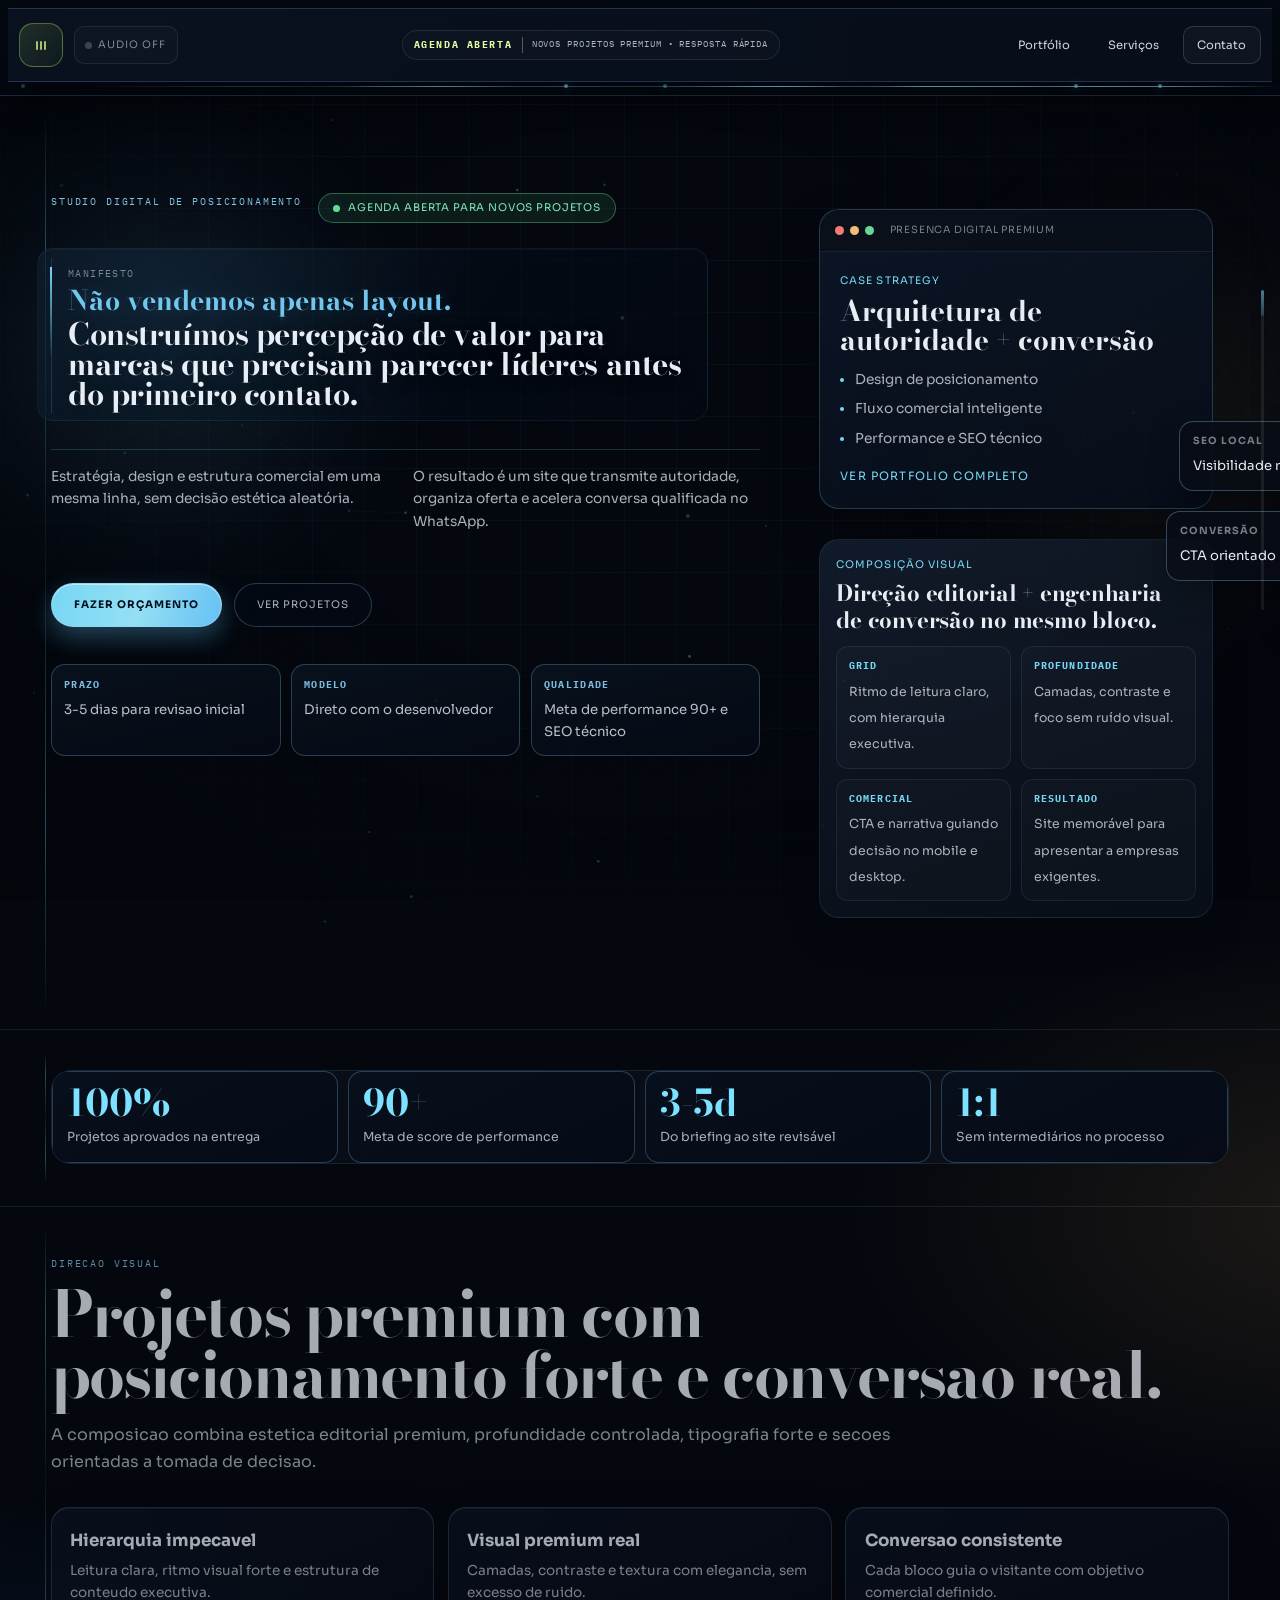
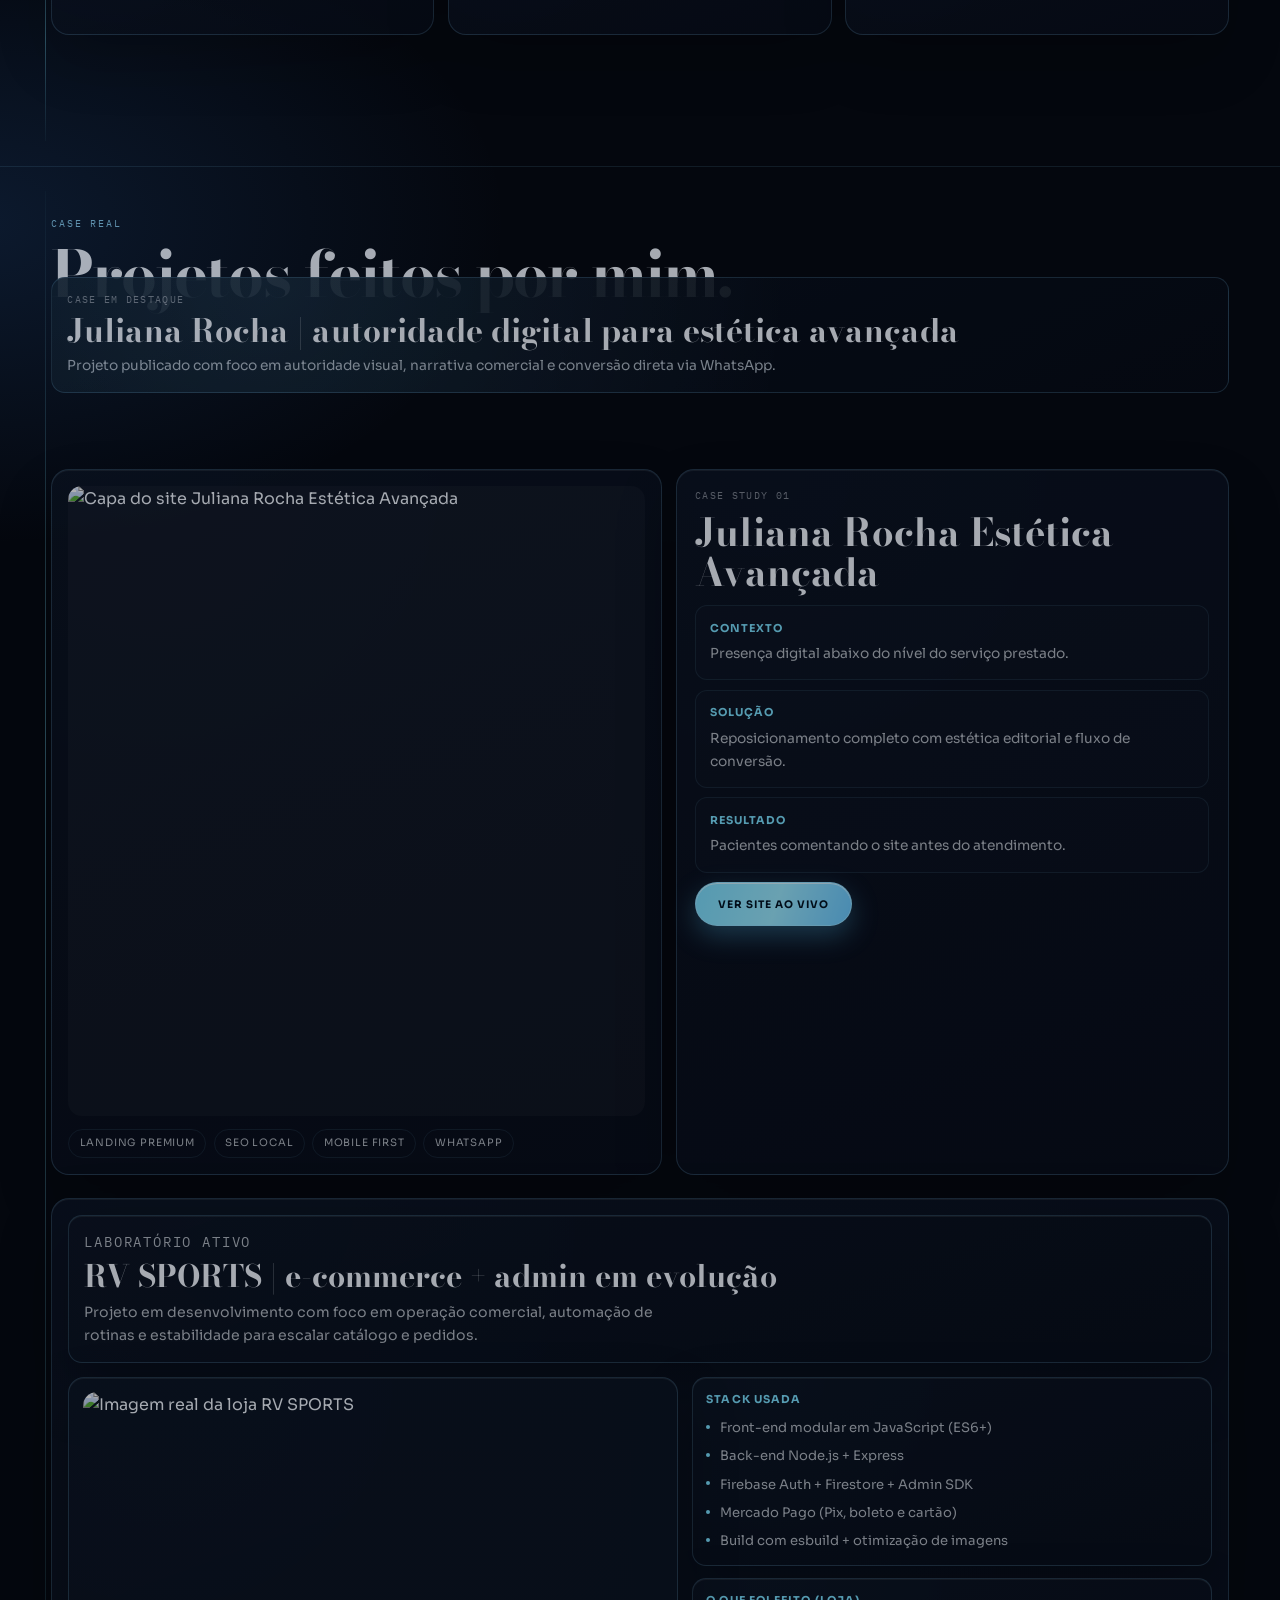
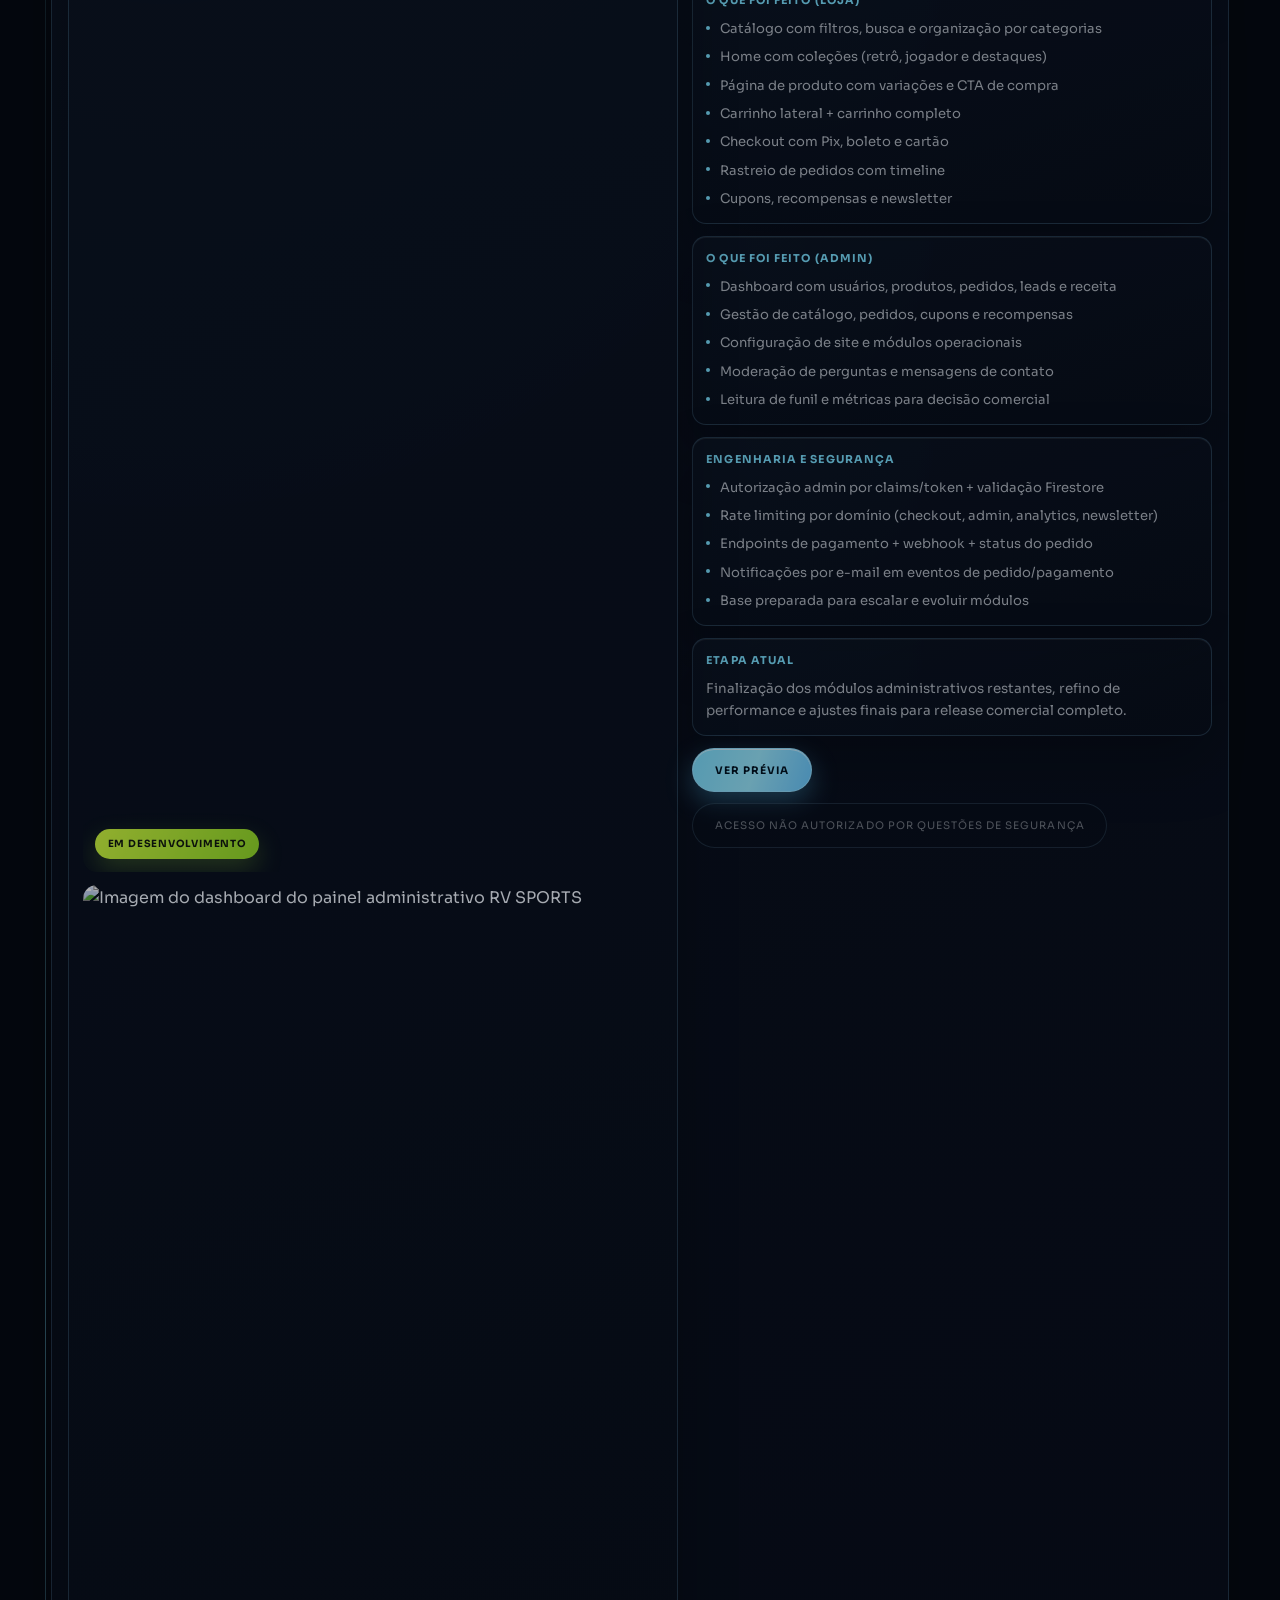
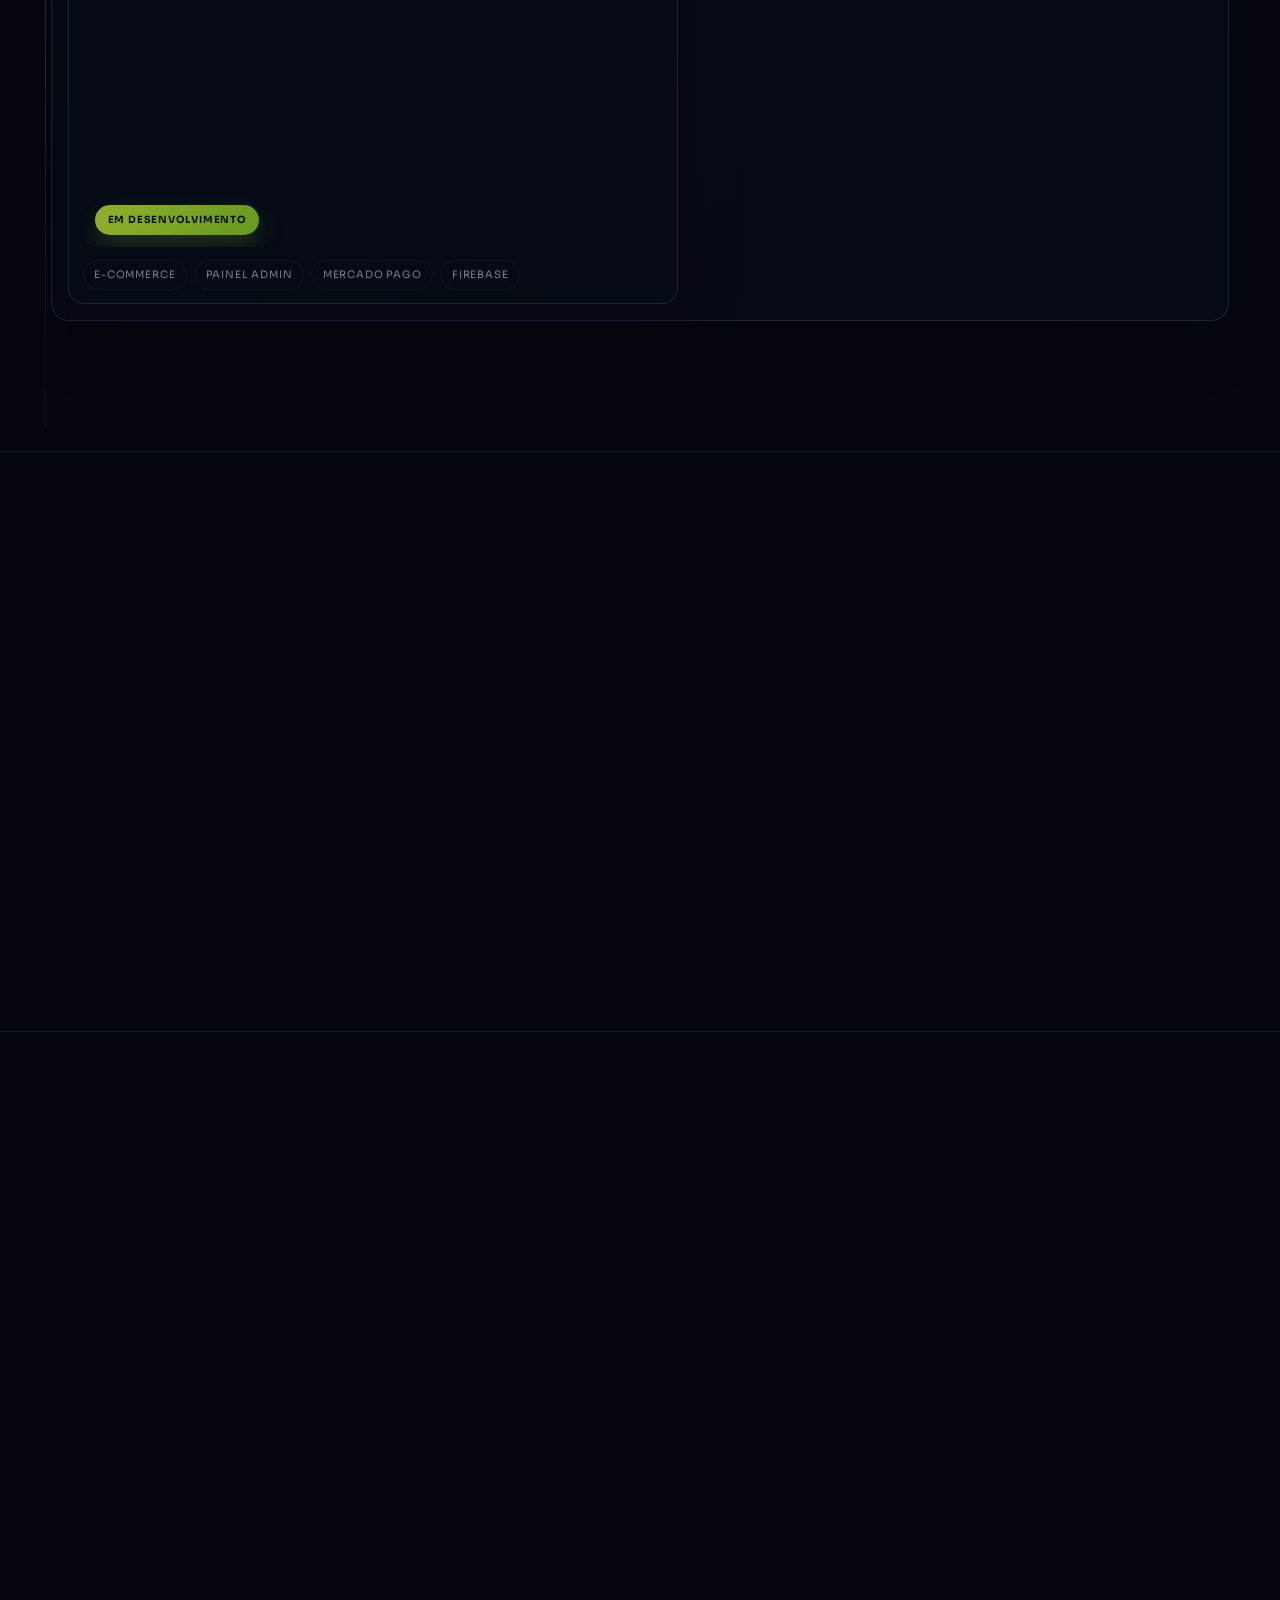
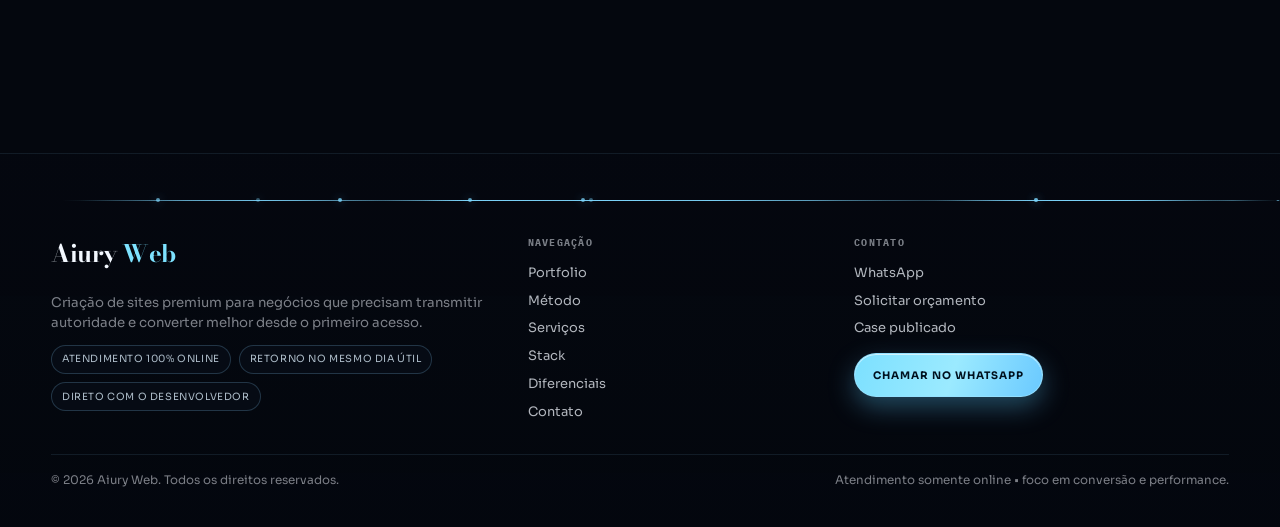
==== commit a12d5dea: "Add files via upload" ====
--- a/index.html
+++ b/index.html
@@ -2,12 +2,13 @@
 <html lang="pt-BR">
   <head>
     <meta charset="UTF-8" />
+    <meta http-equiv="Content-Type" content="text/html; charset=UTF-8" />
     <meta name="viewport" content="width=device-width,initial-scale=1" />
     <meta name="theme-color" content="#060a11" />
     <meta name="color-scheme" content="dark" />
     <meta
       name="description"
-      content="Aiury Web cria sites premium para clínicas, consultórios e negócios locais com foco em autoridade, conversão e performance."
+      content="Aiury Web cria sites premium para cl&#237;nicas, consult&#243;rios e neg&#243;cios locais com foco em autoridade, convers&#227;o e performance."
     />
     <meta name="robots" content="index,follow" />
     <meta name="author" content="Aiury Web" />
@@ -15,7 +16,7 @@
     <meta property="og:title" content="Aiury Web | Portfolio Premium" />
     <meta
       property="og:description"
-      content="Sites premium para empresas exigentes com foco em autoridade, conversão e performance."
+      content="Sites premium para empresas exigentes com foco em autoridade, convers&#227;o e performance."
     />
     <meta property="og:type" content="website" />
     <meta property="og:url" content="https://aiuryweb.com.br/" />
@@ -29,7 +30,7 @@
     <meta name="twitter:title" content="Aiury Web | Portfolio Premium" />
     <meta
       name="twitter:description"
-      content="Sites premium para empresas exigentes com foco em autoridade, conversão e performance."
+      content="Sites premium para empresas exigentes com foco em autoridade, convers&#227;o e performance."
     />
     <meta name="twitter:image" content="https://julianarochaestetica.com.br/assets/og/juliana-rocha-og.jpg" />
     <title>Aiury Web | Portfolio Premium</title>
@@ -77,7 +78,7 @@
           "addressCountry": "BR"
         },
         "priceRange": "R$3.000 - R$10.000",
-        "serviceType": ["Desenvolvimento de sites", "Landing pages", "SEO técnico"]
+        "serviceType": ["Desenvolvimento de sites", "Landing pages", "SEO tecnico"]
       }
     </script>
   </head>
@@ -150,7 +151,7 @@
             class="audio-toggle status-audio-btn"
             type="button"
             aria-pressed="false"
-            aria-label="Ativar música ambiente baixa"
+            aria-label="Ativar m&#250;sica ambiente baixa"
           >
             <span class="eq-bars" aria-hidden="true"><i></i><i></i><i></i></span>
           </button>
@@ -159,20 +160,20 @@
             role="button"
             tabindex="0"
             aria-pressed="false"
-            aria-label="Ativar música ambiente baixa"
+            aria-label="Ativar m&#250;sica ambiente baixa"
           >
-            <p class="status-chip"><i id="audioDot" class="dot dot-audio"></i><span id="audioLabel">Áudio off</span></p>
+            <p class="status-chip"><i id="audioDot" class="dot dot-audio"></i><span id="audioLabel">&#193;udio off</span></p>
           </div>
         </div>
         <div class="status-center">
           <p class="status-highlight">
             <strong>Agenda aberta</strong>
-            <span>Novos projetos premium • resposta rápida</span>
+            <span>Novos projetos premium &#8226; resposta r&#225;pida</span>
           </p>
         </div>
         <div class="status-links">
-          <a href="#portfolio">Portfólio</a>
-          <a href="#servicos">Serviços</a>
+          <a href="#portfolio">Portf&#243;lio</a>
+          <a href="#servicos">Servi&#231;os</a>
           <a class="status-contact" href="#contato">Contato</a>
         </div>
       </div>
@@ -180,20 +181,20 @@
         <a href="#inicio" class="logo" aria-label="Aiury Web">Aiury <span>Web</span></a>
         <nav aria-label="Principal">
           <ul class="nav-links">
-            <li><a href="#inicio">Início</a></li>
+            <li><a href="#inicio">In&#237;cio</a></li>
             <li><a href="#portfolio">Portfolio</a></li>
-            <li><a href="#metodo">Método</a></li>
-            <li><a href="#servicos">Serviços</a></li>
+            <li><a href="#metodo">M&#233;todo</a></li>
+            <li><a href="#servicos">Servi&#231;os</a></li>
             <li><a href="#tecnologias">Stack</a></li>
             <li><a href="#diferenciais">Diferenciais</a></li>
             <li><a href="#contato">Contato</a></li>
           </ul>
         </nav>
         <div class="nav-actions">
-          <a class="btn btn-ghost" href="#portfolio">Portfólio</a>
+          <a class="btn btn-ghost" href="#portfolio">Portf&#243;lio</a>
           <a
             class="btn btn-primary"
-            href="https://wa.me/5533998629813?text=Olá%20Aiury!%20Quero%20conversar%20sobre%20um%20site."
+            href="https://wa.me/5533998629813?text=Ol&#225;%20Aiury!%20Quero%20conversar%20sobre%20um%20site."
             target="_blank"
             rel="noopener noreferrer"
             >Falar no WhatsApp</a
@@ -218,16 +219,16 @@
 
     <div id="menuOverlay" class="menu-overlay" aria-hidden="true"></div>
     <aside id="mobileMenu" class="mobile-menu" aria-label="Menu mobile" aria-hidden="true" inert>
-      <a href="#inicio" data-close-menu>Início</a>
+      <a href="#inicio" data-close-menu>In&#237;cio</a>
       <a href="#portfolio" data-close-menu>Portfolio</a>
-      <a href="#metodo" data-close-menu>Método</a>
-      <a href="#servicos" data-close-menu>Serviços</a>
+      <a href="#metodo" data-close-menu>M&#233;todo</a>
+      <a href="#servicos" data-close-menu>Servi&#231;os</a>
       <a href="#tecnologias" data-close-menu>Stack</a>
       <a href="#diferenciais" data-close-menu>Diferenciais</a>
       <a href="#contato" data-close-menu>Contato</a>
       <a
         class="btn btn-primary"
-        href="https://wa.me/5533998629813?text=Olá%20Aiury!%20Quero%20um%20site%20premium%20para%20meu%20negócio."
+        href="https://wa.me/5533998629813?text=Ol&#225;%20Aiury!%20Quero%20um%20site%20premium%20para%20meu%20neg&#243;cio."
         target="_blank"
         rel="noopener noreferrer"
         data-close-menu
@@ -251,19 +252,19 @@
             <div class="hero-manifesto gravity-node" data-gravity="18">
               <p class="manifesto-label">Manifesto</p>
               <h1>
-                <span>Não vendemos apenas layout.</span>
-                Construímos percepção de valor para marcas que precisam parecer líderes
+                <span>N&#227;o vendemos apenas layout.</span>
+                Constru&#237;mos percep&#231;&#227;o de valor para marcas que precisam parecer l&#237;deres
                 antes do primeiro contato.
               </h1>
             </div>
 
             <div class="hero-split-text gravity-node" data-gravity="14">
               <p>
-                Estratégia, design e estrutura comercial em uma mesma linha, sem decisão
-                estética aleatória.
+                Estrat&#233;gia, design e estrutura comercial em uma mesma linha, sem decis&#227;o
+                est&#233;tica aleat&#243;ria.
               </p>
               <p>
-                O resultado é um site que transmite autoridade, organiza oferta e acelera
+                O resultado &#233; um site que transmite autoridade, organiza oferta e acelera
                 conversa qualificada no WhatsApp.
               </p>
             </div>
@@ -274,7 +275,7 @@
                 href="https://wa.me/5533998629813?text=Ol%C3%A1%20Aiury!%20Quero%20fazer%20um%20or%C3%A7amento%20para%20meu%20site."
                 target="_blank"
                 rel="noopener noreferrer"
-                >Fazer orçamento</a
+                >Fazer or&#231;amento</a
               >
               <a class="btn btn-ghost" href="#portfolio">Ver projetos</a>
             </div>
@@ -290,7 +291,7 @@
               </article>
               <article>
                 <b>Qualidade</b>
-                <span>Meta de performance 90+ e SEO técnico</span>
+                <span>Meta de performance 90+ e SEO t&#233;cnico</span>
               </article>
             </div>
           </div>
@@ -303,18 +304,18 @@
               </div>
               <div class="hero-panel-body">
                 <p class="hero-eyebrow">Case strategy</p>
-                <h2>Arquitetura de autoridade + conversão</h2>
+                <h2>Arquitetura de autoridade + convers&#227;o</h2>
                 <ul>
                   <li>Design de posicionamento</li>
                   <li>Fluxo comercial inteligente</li>
-                  <li>Performance e SEO técnico</li>
+                  <li>Performance e SEO t&#233;cnico</li>
                 </ul>
                 <a href="#portfolio">Ver portfolio completo</a>
               </div>
             </div>
             <div class="hero-lab gravity-node" data-gravity="20">
-              <p class="hero-eyebrow">Composição visual</p>
-              <h3>Direção editorial + engenharia de conversão no mesmo bloco.</h3>
+              <p class="hero-eyebrow">Composi&#231;&#227;o visual</p>
+              <h3>Dire&#231;&#227;o editorial + engenharia de convers&#227;o no mesmo bloco.</h3>
               <div class="hero-lab-grid">
                 <article>
                   <b>Grid</b>
@@ -322,15 +323,15 @@
                 </article>
                 <article>
                   <b>Profundidade</b>
-                  <span>Camadas, contraste e foco sem ruído visual.</span>
+                  <span>Camadas, contraste e foco sem ru&#237;do visual.</span>
                 </article>
                 <article>
                   <b>Comercial</b>
-                  <span>CTA e narrativa guiando decisão no mobile e desktop.</span>
+                  <span>CTA e narrativa guiando decis&#227;o no mobile e desktop.</span>
                 </article>
                 <article>
                   <b>Resultado</b>
-                  <span>Site memorável para apresentar a empresas exigentes.</span>
+                  <span>Site memor&#225;vel para apresentar a empresas exigentes.</span>
                 </article>
               </div>
             </div>
@@ -369,7 +370,7 @@
               <span>Visibilidade regional forte</span>
             </div>
             <div class="floating floating-b gravity-node" data-gravity="26">
-              <b>Conversão</b>
+              <b>Convers&#227;o</b>
               <span>CTA orientado por contexto</span>
             </div>
           </div>
@@ -381,8 +382,8 @@
           <div class="stats-grid">
             <article><strong>100%</strong><p>Projetos aprovados na entrega</p></article>
             <article><strong>90+</strong><p>Meta de score de performance</p></article>
-            <article><strong>3-5d</strong><p>Do briefing ao site revisável</p></article>
-            <article><strong>1:1</strong><p>Sem intermediários no processo</p></article>
+            <article><strong>3-5d</strong><p>Do briefing ao site revis&#225;vel</p></article>
+            <article><strong>1:1</strong><p>Sem intermedi&#225;rios no processo</p></article>
           </div>
         </div>
       </section>
@@ -422,9 +423,9 @@
           </div>
           <div class="portfolio-case-strip reveal scroll-fx">
             <p class="portfolio-index">Case em destaque</p>
-            <h3>Juliana Rocha | autoridade digital para estética avançada</h3>
+            <h3>Juliana Rocha | autoridade digital para est&#233;tica avan&#231;ada</h3>
             <p>
-              Projeto publicado com foco em autoridade visual, narrativa comercial e conversão
+              Projeto publicado com foco em autoridade visual, narrativa comercial e convers&#227;o
               direta via WhatsApp.
             </p>
           </div>
@@ -433,7 +434,7 @@
               <a href="https://julianarochaestetica.com.br/" target="_blank" rel="noopener noreferrer">
                 <img
                   src="https://julianarochaestetica.com.br/assets/og/juliana-rocha-og.jpg"
-                  alt="Capa do site Juliana Rocha Estética Avançada"
+                  alt="Capa do site Juliana Rocha Est&#233;tica Avan&#231;ada"
                   width="1200"
                   height="630"
                   loading="lazy"
@@ -449,14 +450,14 @@
             </article>
             <article class="portfolio-content reveal">
               <p class="portfolio-index">Case Study 01</p>
-              <h3>Juliana Rocha Estética Avançada</h3>
+              <h3>Juliana Rocha Est&#233;tica Avan&#231;ada</h3>
               <div class="block">
                 <b>Contexto</b>
-                <p>Presença digital abaixo do nível do serviço prestado.</p>
+                <p>Presen&#231;a digital abaixo do n&#237;vel do servi&#231;o prestado.</p>
               </div>
               <div class="block">
-                <b>Solução</b>
-                <p>Reposicionamento completo com estética editorial e fluxo de conversão.</p>
+                <b>Solu&#231;&#227;o</b>
+                <p>Reposicionamento completo com est&#233;tica editorial e fluxo de convers&#227;o.</p>
               </div>
               <div class="block">
                 <b>Resultado</b>
@@ -470,11 +471,11 @@
 
           <article class="portfolio-lab reveal">
             <div class="portfolio-lab-head">
-              <p class="portfolio-index">Laboratório ativo</p>
-              <h3>RV SPORTS | e-commerce + admin em evolução</h3>
+              <p class="portfolio-index">Laborat&#243;rio ativo</p>
+              <h3>RV SPORTS | e-commerce + admin em evolu&#231;&#227;o</h3>
               <p>
-                Projeto em desenvolvimento com foco em operação comercial, automação de rotinas e
-                estabilidade para escalar catálogo e pedidos.
+                Projeto em desenvolvimento com foco em opera&#231;&#227;o comercial, automa&#231;&#227;o de rotinas e
+                estabilidade para escalar cat&#225;logo e pedidos.
               </p>
             </div>
             <div class="portfolio-lab-grid">
@@ -523,18 +524,18 @@
                     <li>Front-end modular em JavaScript (ES6+)</li>
                     <li>Back-end Node.js + Express</li>
                     <li>Firebase Auth + Firestore + Admin SDK</li>
-                    <li>Mercado Pago (Pix, boleto e cartão)</li>
-                    <li>Build com esbuild + otimização de imagens</li>
+                    <li>Mercado Pago (Pix, boleto e cart&#227;o)</li>
+                    <li>Build com esbuild + otimiza&#231;&#227;o de imagens</li>
                   </ul>
                 </article>
                 <article class="lab-card">
                   <b>O que foi feito (loja)</b>
                   <ul>
-                    <li>Catálogo com filtros, busca e organização por categorias</li>
-                    <li>Home com coleções (retrô, jogador e destaques)</li>
-                    <li>Página de produto com variações e CTA de compra</li>
+                    <li>Cat&#225;logo com filtros, busca e organiza&#231;&#227;o por categorias</li>
+                    <li>Home com cole&#231;&#245;es (retr&#244;, jogador e destaques)</li>
+                    <li>P&#225;gina de produto com varia&#231;&#245;es e CTA de compra</li>
                     <li>Carrinho lateral + carrinho completo</li>
-                    <li>Checkout com Pix, boleto e cartão</li>
+                    <li>Checkout com Pix, boleto e cart&#227;o</li>
                     <li>Rastreio de pedidos com timeline</li>
                     <li>Cupons, recompensas e newsletter</li>
                   </ul>
@@ -542,27 +543,27 @@
                 <article class="lab-card">
                   <b>O que foi feito (admin)</b>
                   <ul>
-                    <li>Dashboard com usuários, produtos, pedidos, leads e receita</li>
-                    <li>Gestão de catálogo, pedidos, cupons e recompensas</li>
-                    <li>Configuração de site e módulos operacionais</li>
-                    <li>Moderação de perguntas e mensagens de contato</li>
-                    <li>Leitura de funil e métricas para decisão comercial</li>
+                    <li>Dashboard com usu&#225;rios, produtos, pedidos, leads e receita</li>
+                    <li>Gest&#227;o de cat&#225;logo, pedidos, cupons e recompensas</li>
+                    <li>Configura&#231;&#227;o de site e m&#243;dulos operacionais</li>
+                    <li>Modera&#231;&#227;o de perguntas e mensagens de contato</li>
+                    <li>Leitura de funil e m&#233;tricas para decis&#227;o comercial</li>
                   </ul>
                 </article>
                 <article class="lab-card">
-                  <b>Engenharia e segurança</b>
+                  <b>Engenharia e seguran&#231;a</b>
                   <ul>
-                    <li>Autorização admin por claims/token + validação Firestore</li>
-                    <li>Rate limiting por domínio (checkout, admin, analytics, newsletter)</li>
+                    <li>Autoriza&#231;&#227;o admin por claims/token + valida&#231;&#227;o Firestore</li>
+                    <li>Rate limiting por dom&#237;nio (checkout, admin, analytics, newsletter)</li>
                     <li>Endpoints de pagamento + webhook + status do pedido</li>
-                    <li>Notificações por e-mail em eventos de pedido/pagamento</li>
-                    <li>Base preparada para escalar e evoluir módulos</li>
+                    <li>Notifica&#231;&#245;es por e-mail em eventos de pedido/pagamento</li>
+                    <li>Base preparada para escalar e evoluir m&#243;dulos</li>
                   </ul>
                 </article>
                 <article class="lab-card">
                   <b>Etapa atual</b>
                   <p>
-                    Finalização dos módulos administrativos restantes, refino de performance e
+                    Finaliza&#231;&#227;o dos m&#243;dulos administrativos restantes, refino de performance e
                     ajustes finais para release comercial completo.
                   </p>
                 </article>
@@ -572,9 +573,9 @@
                     href="https://tiny-platypus-e90c1e.netlify.app/?page=home"
                     target="_blank"
                     rel="noopener noreferrer"
-                    >Ver prévia</a
+                    >Ver pr&#233;via</a
                   >
-                  <span class="btn btn-ghost btn-disabled" aria-disabled="true">Acesso não autorizado por questáes de segurança</span>
+                  <span class="btn btn-ghost btn-disabled" aria-disabled="true">Acesso n&#227;o autorizado por quest&#245;es de seguran&#231;a</span>
                 </div>
               </div>
             </div>
@@ -585,18 +586,18 @@
       <section id="metodo" class="section section-process">
         <div class="container">
           <div class="reveal">
-            <p class="kicker">Método proprietário</p>
-            <h2 class="title">Do briefing à publicação: processo pensado para autoridade e conversão.</h2>
+            <p class="kicker">M&#233;todo propriet&#225;rio</p>
+            <h2 class="title">Do briefing &#224; publica&#231;&#227;o: processo pensado para autoridade e convers&#227;o.</h2>
             <p class="lead">
-              Cada etapa tem objetivo técnico e comercial definido para reduzir retrabalho,
-              acelerar decisão e entregar um site que vende melhor.
+              Cada etapa tem objetivo t&#233;cnico e comercial definido para reduzir retrabalho,
+              acelerar decis&#227;o e entregar um site que vende melhor.
             </p>
           </div>
           <div class="method-grid scroll-fx scroll-pan">
-            <article class="method-card reveal tilt-card"><h3>01</h3><p>Imersão no negócio e diagnóstico estratégico</p></article>
-            <article class="method-card reveal tilt-card"><h3>02</h3><p>Estrutura de oferta e arquitetura de conversão</p></article>
-            <article class="method-card reveal tilt-card"><h3>03</h3><p>Direção visual autoral e copy orientada à decisão</p></article>
-            <article class="method-card reveal tilt-card"><h3>04</h3><p>Desenvolvimento, publicação e otimização técnica</p></article>
+            <article class="method-card reveal tilt-card"><h3>01</h3><p>Imers&#227;o no neg&#243;cio e diagn&#243;stico estrat&#233;gico</p></article>
+            <article class="method-card reveal tilt-card"><h3>02</h3><p>Estrutura de oferta e arquitetura de convers&#227;o</p></article>
+            <article class="method-card reveal tilt-card"><h3>03</h3><p>Dire&#231;&#227;o visual autoral e copy orientada &#224; decis&#227;o</p></article>
+            <article class="method-card reveal tilt-card"><h3>04</h3><p>Desenvolvimento, publica&#231;&#227;o e otimiza&#231;&#227;o t&#233;cnica</p></article>
           </div>
         </div>
       </section>
@@ -604,67 +605,67 @@
       <section id="servicos" class="section section-showcase">
         <div class="container">
           <div class="reveal">
-            <p class="kicker">Serviços</p>
-            <h2 class="title">Estratégia, design e desenvolvimento para conversão real.</h2>
+            <p class="kicker">Servi&#231;os</p>
+            <h2 class="title">Estrat&#233;gia, design e desenvolvimento para convers&#227;o real.</h2>
             <p class="lead">
-              Aqui está o que eu entrego para empresas que querem presença digital premium com
-              foco comercial, sem solução genérica.
+              Aqui est&#225; o que eu entrego para empresas que querem presen&#231;a digital premium com
+              foco comercial, sem solu&#231;&#227;o gen&#233;rica.
             </p>
           </div>
           <div class="service-offers-grid scroll-fx scroll-pan">
             <article class="offer-card reveal tilt-card">
               <p class="offer-label">01</p>
               <h3>Site de autoridade premium</h3>
-              <p>Para marcas que precisam transmitir valor alto já no primeiro acesso.</p>
+              <p>Para marcas que precisam transmitir valor alto j&#225; no primeiro acesso.</p>
               <ul class="service-checklist">
-                <li>Direção visual autoral</li>
-                <li>Arquitetura de conversão com CTA estratégico</li>
-                <li>Copy orientada para tomada de decisão</li>
-                <li>SEO técnico e performance 90+</li>
-                <li>Versão mobile impecável</li>
+                <li>Dire&#231;&#227;o visual autoral</li>
+                <li>Arquitetura de convers&#227;o com CTA estrat&#233;gico</li>
+                <li>Copy orientada para tomada de decis&#227;o</li>
+                <li>SEO t&#233;cnico e performance 90+</li>
+                <li>Vers&#227;o mobile impec&#225;vel</li>
               </ul>
             </article>
             <article class="offer-card reveal tilt-card">
               <p class="offer-label">02</p>
-              <h3>E-commerce e operação comercial</h3>
-              <p>Estrutura completa para catálogo, pedido, pagamento e gestão administrativa.</p>
+              <h3>E-commerce e opera&#231;&#227;o comercial</h3>
+              <p>Estrutura completa para cat&#225;logo, pedido, pagamento e gest&#227;o administrativa.</p>
               <ul class="service-checklist">
-                <li>Catálogo, carrinho e checkout (Pix, boleto e cartão)</li>
-                <li>Integração Mercado Pago + Firebase</li>
+                <li>Cat&#225;logo, carrinho e checkout (Pix, boleto e cart&#227;o)</li>
+                <li>Integra&#231;&#227;o Mercado Pago + Firebase</li>
                 <li>Painel admin com pedidos, produtos e leads</li>
                 <li>Cupons, recompensas e rastreio</li>
-                <li>Escalabilidade para evolução contínua</li>
+                <li>Escalabilidade para evolu&#231;&#227;o cont&#237;nua</li>
               </ul>
             </article>
             <article class="offer-card reveal tilt-card">
               <p class="offer-label">03</p>
-              <h3>Refino e evolução contínua</h3>
-              <p>Para quem já tem site e precisa subir nível visual, técnico e comercial.</p>
+              <h3>Refino e evolu&#231;&#227;o cont&#237;nua</h3>
+              <p>Para quem j&#225; tem site e precisa subir n&#237;vel visual, t&#233;cnico e comercial.</p>
               <ul class="service-checklist">
                 <li>Redesign completo sem cara de template</li>
-                <li>Reestruturação de seções e hierarquia visual</li>
-                <li>Melhoria de velocidade e experiência</li>
+                <li>Reestrutura&#231;&#227;o de se&#231;&#245;es e hierarquia visual</li>
+                <li>Melhoria de velocidade e experi&#234;ncia</li>
                 <li>Ajustes de SEO e acessibilidade</li>
-                <li>Suporte estratégico pós-publicação</li>
+                <li>Suporte estrat&#233;gico p&#243;s-publica&#231;&#227;o</li>
               </ul>
             </article>
           </div>
 
           <div class="service-roadmap reveal scroll-fx">
             <article>
-              <b>Diagnóstico</b>
-              <span>Levantamento de objetivo, público e proposta de valor.</span>
+              <b>Diagn&#243;stico</b>
+              <span>Levantamento de objetivo, p&#250;blico e proposta de valor.</span>
             </article>
             <article>
-              <b>Direção</b>
-              <span>Definição de layout, narrativa e arquitetura de conversão.</span>
+              <b>Dire&#231;&#227;o</b>
+              <span>Defini&#231;&#227;o de layout, narrativa e arquitetura de convers&#227;o.</span>
             </article>
             <article>
-              <b>Execução</b>
-              <span>Implementação front-end e back-end conforme escopo.</span>
+              <b>Execu&#231;&#227;o</b>
+              <span>Implementa&#231;&#227;o front-end e back-end conforme escopo.</span>
             </article>
             <article>
-              <b>Publicação</b>
+              <b>Publica&#231;&#227;o</b>
               <span>Deploy, ajustes finais e acompanhamento inicial.</span>
             </article>
           </div>
@@ -675,7 +676,7 @@
               href="https://wa.me/5533998629813?text=Ol%C3%A1%20Aiury!%20Quero%20fazer%20um%20or%C3%A7amento%20para%20meu%20projeto."
               target="_blank"
               rel="noopener noreferrer"
-              >Fazer orçamento</a
+              >Fazer or&#231;amento</a
             >
             <a class="btn btn-ghost" href="#portfolio">Ver cases reais</a>
           </div>
@@ -685,11 +686,11 @@
       <section id="tecnologias" class="section section-stack">
         <div class="container">
           <div class="reveal">
-            <p class="kicker">O que eu faço</p>
-            <h2 class="title">HTML5, CSS3, JavaScript e arquitetura full-stack orientada à conversão.</h2>
+            <p class="kicker">O que eu fa&#231;o</p>
+            <h2 class="title">HTML5, CSS3, JavaScript e arquitetura full-stack orientada &#224; convers&#227;o.</h2>
             <p class="lead">
               Desenvolvimento interfaces premium e estrutura back-end para entregar projetos
-              comerciais rápidos, estáveis e prontos para escalar.
+              comerciais r&#225;pidos, est&#225;veis e prontos para escalar.
             </p>
           </div>
           <div class="stack-icons reveal scroll-fx" aria-label="Tecnologias principais">
@@ -723,7 +724,7 @@
             </span>
             <span class="stack-chip chip-seo">
               <svg viewBox="0 0 24 24" aria-hidden="true"><circle cx="11" cy="11" r="7" /><path d="M16.4 16.4L21 21" /></svg>
-              SEO Técnico
+              SEO T&#233;cnico
             </span>
             <span class="stack-chip chip-ui">
               <svg viewBox="0 0 24 24" aria-hidden="true"><rect x="3" y="4" width="18" height="16" rx="3" /><path d="M3 9h18M8 20V9" /></svg>
@@ -746,34 +747,34 @@
             <article class="tech-card reveal tilt-card">
               <h3>Base de desenvolvimento</h3>
               <ul class="tech-list">
-                <li>HTML5 semântico e acessível</li>
-                <li>CSS3 avançado com layout responsivo</li>
+                <li>HTML5 sem&#226;ntico e acess&#237;vel</li>
+                <li>CSS3 avan&#231;ado com layout responsivo</li>
                 <li>JavaScript moderno (ES6+)</li>
-                <li>Node.js + Express para APIs e fluxos de negócio</li>
-                <li>Firebase Auth/Firestore para dados e permissões</li>
+                <li>Node.js + Express para APIs e fluxos de neg&#243;cio</li>
+                <li>Firebase Auth/Firestore para dados e permiss&#245;es</li>
               </ul>
             </article>
             <article class="tech-card reveal tilt-card">
-              <h3>Operação e performance</h3>
+              <h3>Opera&#231;&#227;o e performance</h3>
               <ul class="tech-list">
-                <li>Otimização para Core Web Vitals</li>
+                <li>Otimiza&#231;&#227;o para Core Web Vitals</li>
                 <li>Assets leves e carregamento inteligente</li>
-                <li>SEO técnico on-page</li>
-                <li>Rate limiting e segurança de rotas administrativas</li>
-                <li>Código limpo e escalável</li>
+                <li>SEO t&#233;cnico on-page</li>
+                <li>Rate limiting e seguran&#231;a de rotas administrativas</li>
+                <li>C&#243;digo limpo e escal&#225;vel</li>
               </ul>
             </article>
             <article class="tech-card reveal tilt-card">
-              <h3>Entrega de negócio</h3>
+              <h3>Entrega de neg&#243;cio</h3>
               <ul class="tech-list">
-                <li>Landing pages de alta conversão</li>
+                <li>Landing pages de alta convers&#227;o</li>
                 <li>E-commerce com carrinho e checkout</li>
-                <li>Integração de pagamento (Pix, boleto e cartão)</li>
+                <li>Integra&#231;&#227;o de pagamento (Pix, boleto e cart&#227;o)</li>
                 <li>Sites institucionais premium</li>
-                <li>Integração com WhatsApp e painel administrativo</li>
-                <li>UI components reutilizáveis e consistentes</li>
-                <li>Loading screen e transições de entrada</li>
-                <li>Publicação e suporte pós-entrega</li>
+                <li>Integra&#231;&#227;o com WhatsApp e painel administrativo</li>
+                <li>UI components reutiliz&#225;veis e consistentes</li>
+                <li>Loading screen e transi&#231;&#245;es de entrada</li>
+                <li>Publica&#231;&#227;o e suporte p&#243;s-entrega</li>
               </ul>
             </article>
           </div>
@@ -784,15 +785,15 @@
         <div class="container">
           <div class="reveal">
             <p class="kicker">Diferenciais</p>
-            <h2 class="title">Sofisticação visual com disciplina técnica.</h2>
+            <h2 class="title">Sofistica&#231;&#227;o visual com disciplina t&#233;cnica.</h2>
           </div>
           <div class="diff-grid scroll-fx scroll-pan">
-            <article class="diff-card reveal tilt-card"><h3>Design autoral</h3><p>Direção visual exclusiva, pensada para valor percebido e posicionamento.</p></article>
-            <article class="diff-card reveal tilt-card"><h3>Performance real</h3><p>Base otimizada para experiência e métricas.</p></article>
-            <article class="diff-card reveal tilt-card"><h3>Mobile impecável</h3><p>Prioridade para navegação e conversão no celular.</p></article>
-            <article class="diff-card reveal tilt-card"><h3>Copy orientada</h3><p>Estrutura textual focada em decisão.</p></article>
-            <article class="diff-card reveal tilt-card"><h3>SEO técnico</h3><p>Semântica, metadados e estrutura limpa.</p></article>
-            <article class="diff-card reveal tilt-card"><h3>Atendimento direto</h3><p>Comunicação sem ruído, com agilidade.</p></article>
+            <article class="diff-card reveal tilt-card"><h3>Design autoral</h3><p>Dire&#231;&#227;o visual exclusiva, pensada para valor percebido e posicionamento.</p></article>
+            <article class="diff-card reveal tilt-card"><h3>Performance real</h3><p>Base otimizada para experi&#234;ncia e m&#233;tricas.</p></article>
+            <article class="diff-card reveal tilt-card"><h3>Mobile impec&#225;vel</h3><p>Prioridade para navega&#231;&#227;o e convers&#227;o no celular.</p></article>
+            <article class="diff-card reveal tilt-card"><h3>Copy orientada</h3><p>Estrutura textual focada em decis&#227;o.</p></article>
+            <article class="diff-card reveal tilt-card"><h3>SEO t&#233;cnico</h3><p>Sem&#226;ntica, metadados e estrutura limpa.</p></article>
+            <article class="diff-card reveal tilt-card"><h3>Atendimento direto</h3><p>Comunica&#231;&#227;o sem ru&#237;do, com agilidade.</p></article>
           </div>
         </div>
       </section>
@@ -801,18 +802,18 @@
         <div class="container proof-grid">
           <article class="quote reveal tilt-card">
             <p>
-              "O site ficou muito acima do que eu esperava. Na primeira semana já chegaram
-              pacientes comentando o nível visual e o profissionalismo da clínica."
+              "O site ficou muito acima do que eu esperava. Na primeira semana j&#225; chegaram
+              pacientes comentando o n&#237;vel visual e o profissionalismo da cl&#237;nica."
             </p>
             <footer>
               Juliana Rocha
-              <span>Especialista em Estética Avançada · Varginha, MG</span>
+              <span>Especialista em Est&#233;tica Avan&#231;ada &#183; Varginha, MG</span>
             </footer>
           </article>
           <div class="proof-numbers reveal scroll-fx">
-            <article><strong>3-5d</strong><p>Prazo médio para revisão inicial</p></article>
-            <article><strong>90+</strong><p>Meta de performance orientada à retenção</p></article>
-            <article><strong>0</strong><p>Intermediários entre você e o dev</p></article>
+            <article><strong>3-5d</strong><p>Prazo m&#233;dio para revis&#227;o inicial</p></article>
+            <article><strong>90+</strong><p>Meta de performance orientada &#224; reten&#231;&#227;o</p></article>
+            <article><strong>0</strong><p>Intermedi&#225;rios entre voc&#234; e o dev</p></article>
           </div>
         </div>
       </section>
@@ -820,42 +821,42 @@
       <section id="contato" class="section section-contact">
         <div class="container final-cta final-cta--editorial reveal">
           <div class="final-cta-rail">
-            <p class="kicker">Próximo passo</p>
-            <p class="final-cta-railline">Operação digital sob medida</p>
+            <p class="kicker">Pr&#243;ximo passo</p>
+            <p class="final-cta-railline">Opera&#231;&#227;o digital sob medida</p>
             <ul class="final-cta-list">
-              <li>Direção estratégica + design + código na mesma entrega</li>
-              <li>Fluxo comercial pensado para WhatsApp e decisão rápida</li>
+              <li>Dire&#231;&#227;o estrat&#233;gica + design + c&#243;digo na mesma entrega</li>
+              <li>Fluxo comercial pensado para WhatsApp e decis&#227;o r&#225;pida</li>
               <li>Atendimento direto e totalmente online</li>
             </ul>
           </div>
 
           <div class="final-cta-main">
-            <h2>Projeto premium com direção técnica, identidade forte e conversão real.</h2>
+            <h2>Projeto premium com dire&#231;&#227;o t&#233;cnica, identidade forte e convers&#227;o real.</h2>
             <p>
-              Você recebe escopo claro, referência visual, prazo de execução e investimento
+              Voc&#234; recebe escopo claro, refer&#234;ncia visual, prazo de execu&#231;&#227;o e investimento
               organizado para publicar com autoridade.
             </p>
             <div class="cta-row">
               <a
                 class="btn btn-primary"
-                href="https://wa.me/5533998629813?text=Olá%20Aiury!%20Quero%20um%20site%20premium%20para%20o%20meu%20negócio."
+                href="https://wa.me/5533998629813?text=Ol&#225;%20Aiury!%20Quero%20um%20site%20premium%20para%20o%20meu%20neg&#243;cio."
                 target="_blank"
                 rel="noopener noreferrer"
-                >Pedir orçamento</a
+                >Pedir or&#231;amento</a
               >
               <a class="btn btn-ghost" href="#portfolio">Ver projetos</a>
             </div>
             <div class="final-cta-mini-stats">
               <article><b>Formato</b><span>Atendimento somente online</span></article>
-              <article><b>Resposta</b><span>Retorno no mesmo dia útil</span></article>
+              <article><b>Resposta</b><span>Retorno no mesmo dia &#250;til</span></article>
               <article><b>Modelo</b><span>Direto com o desenvolvedor</span></article>
             </div>
           </div>
 
           <aside class="contact-card final-contact-panel">
             <p><b>Canal principal</b>WhatsApp: (33) 99862-9813</p>
-            <p><b>Pré-produção</b>Briefing, escopo e roteiro visual</p>
-            <p><b>Entrega</b>Interface publicada com suporte pós-lançamento</p>
+            <p><b>Pr&#233;-produ&#231;&#227;o</b>Briefing, escopo e roteiro visual</p>
+            <p><b>Entrega</b>Interface publicada com suporte p&#243;s-lan&#231;amento</p>
             <p><b>Disponibilidade</b>Agenda ativa para novos projetos</p>
           </aside>
         </div>
@@ -868,20 +869,20 @@
         <div class="footer-brand">
           <p class="logo footer-logo">Aiury <span>Web</span></p>
           <p class="footer-copy">
-            Criação de sites premium para negócios que precisam transmitir autoridade e
+            Cria&#231;&#227;o de sites premium para neg&#243;cios que precisam transmitir autoridade e
             converter melhor desde o primeiro acesso.
           </p>
           <div class="footer-badges" aria-label="Diferenciais">
             <span>Atendimento 100% online</span>
-            <span>Retorno no mesmo dia útil</span>
+            <span>Retorno no mesmo dia &#250;til</span>
             <span>Direto com o desenvolvedor</span>
           </div>
         </div>
         <div class="footer-col">
-          <h3>Navegação</h3>
+          <h3>Navega&#231;&#227;o</h3>
           <a href="#portfolio">Portfolio</a>
-          <a href="#metodo">Método</a>
-          <a href="#servicos">Serviços</a>
+          <a href="#metodo">M&#233;todo</a>
+          <a href="#servicos">Servi&#231;os</a>
           <a href="#tecnologias">Stack</a>
           <a href="#diferenciais">Diferenciais</a>
           <a href="#contato">Contato</a>
@@ -889,7 +890,7 @@
         <div class="footer-col footer-contact">
           <h3>Contato</h3>
           <a href="https://wa.me/5533998629813" target="_blank" rel="noopener noreferrer">WhatsApp</a>
-          <a href="#contato">Solicitar orçamento</a>
+          <a href="#contato">Solicitar or&#231;amento</a>
           <a href="https://julianarochaestetica.com.br" target="_blank" rel="noopener noreferrer">Case publicado</a>
           <a
             class="btn btn-primary footer-cta"
@@ -901,8 +902,8 @@
         </div>
       </div>
       <div class="container footer-bottom">
-        <span>© 2026 Aiury Web. Todos os direitos reservados.</span>
-        <span>Atendimento somente online • foco em conversão e performance.</span>
+        <span>&#169; 2026 Aiury Web. Todos os direitos reservados.</span>
+        <span>Atendimento somente online &#8226; foco em convers&#227;o e performance.</span>
       </div>
     </footer>
   </body>
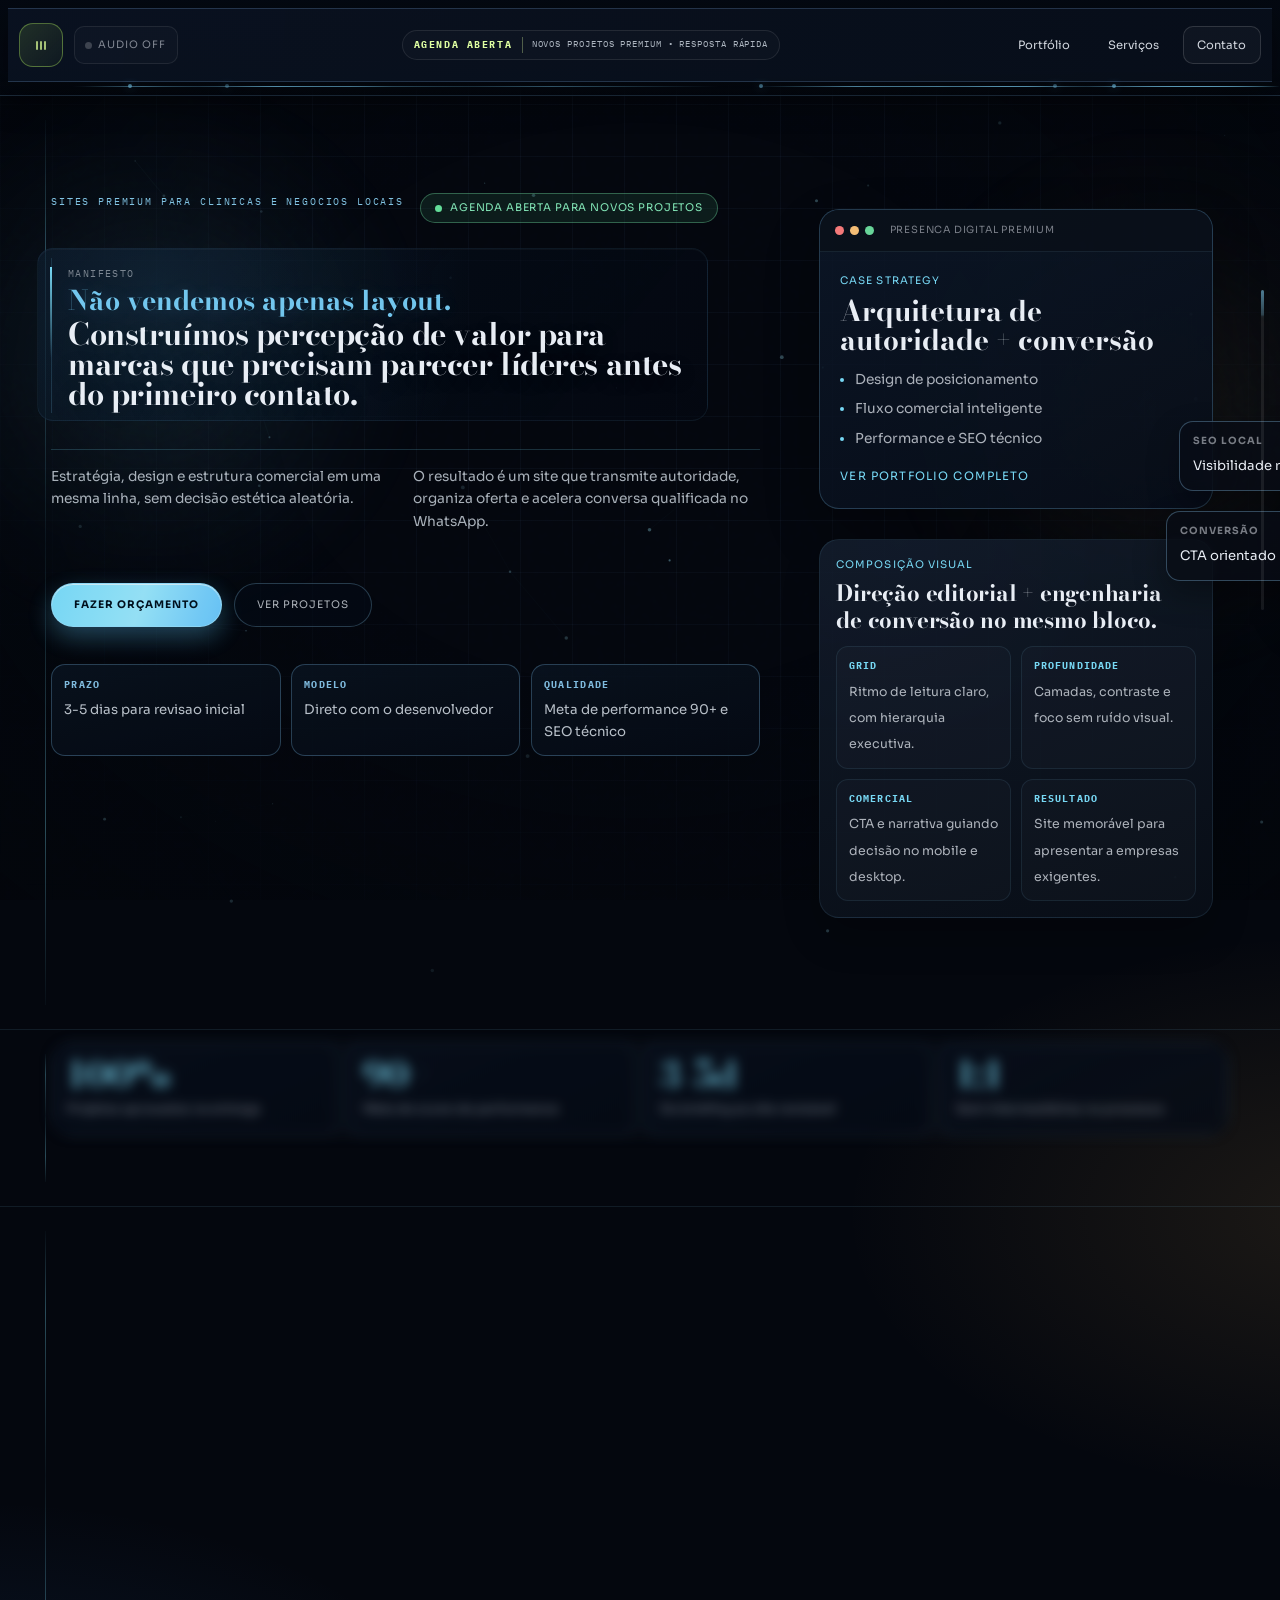
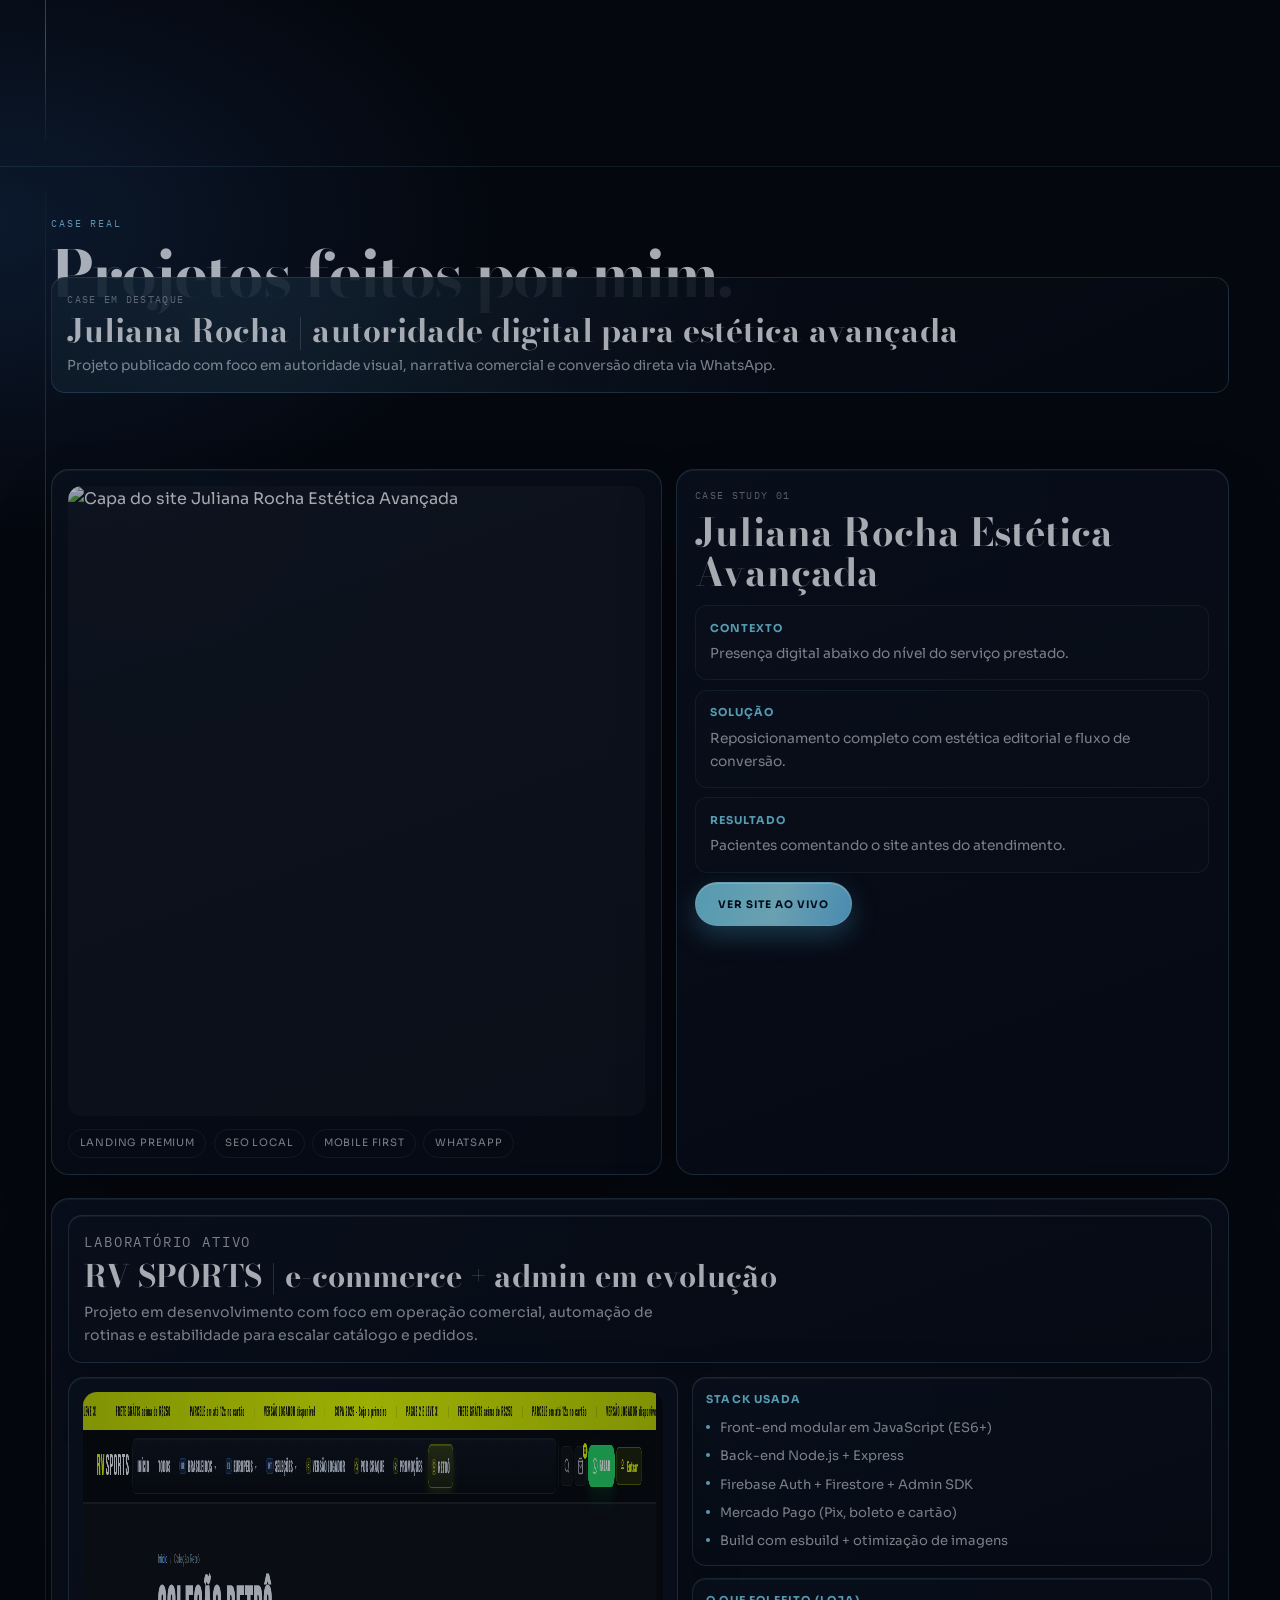
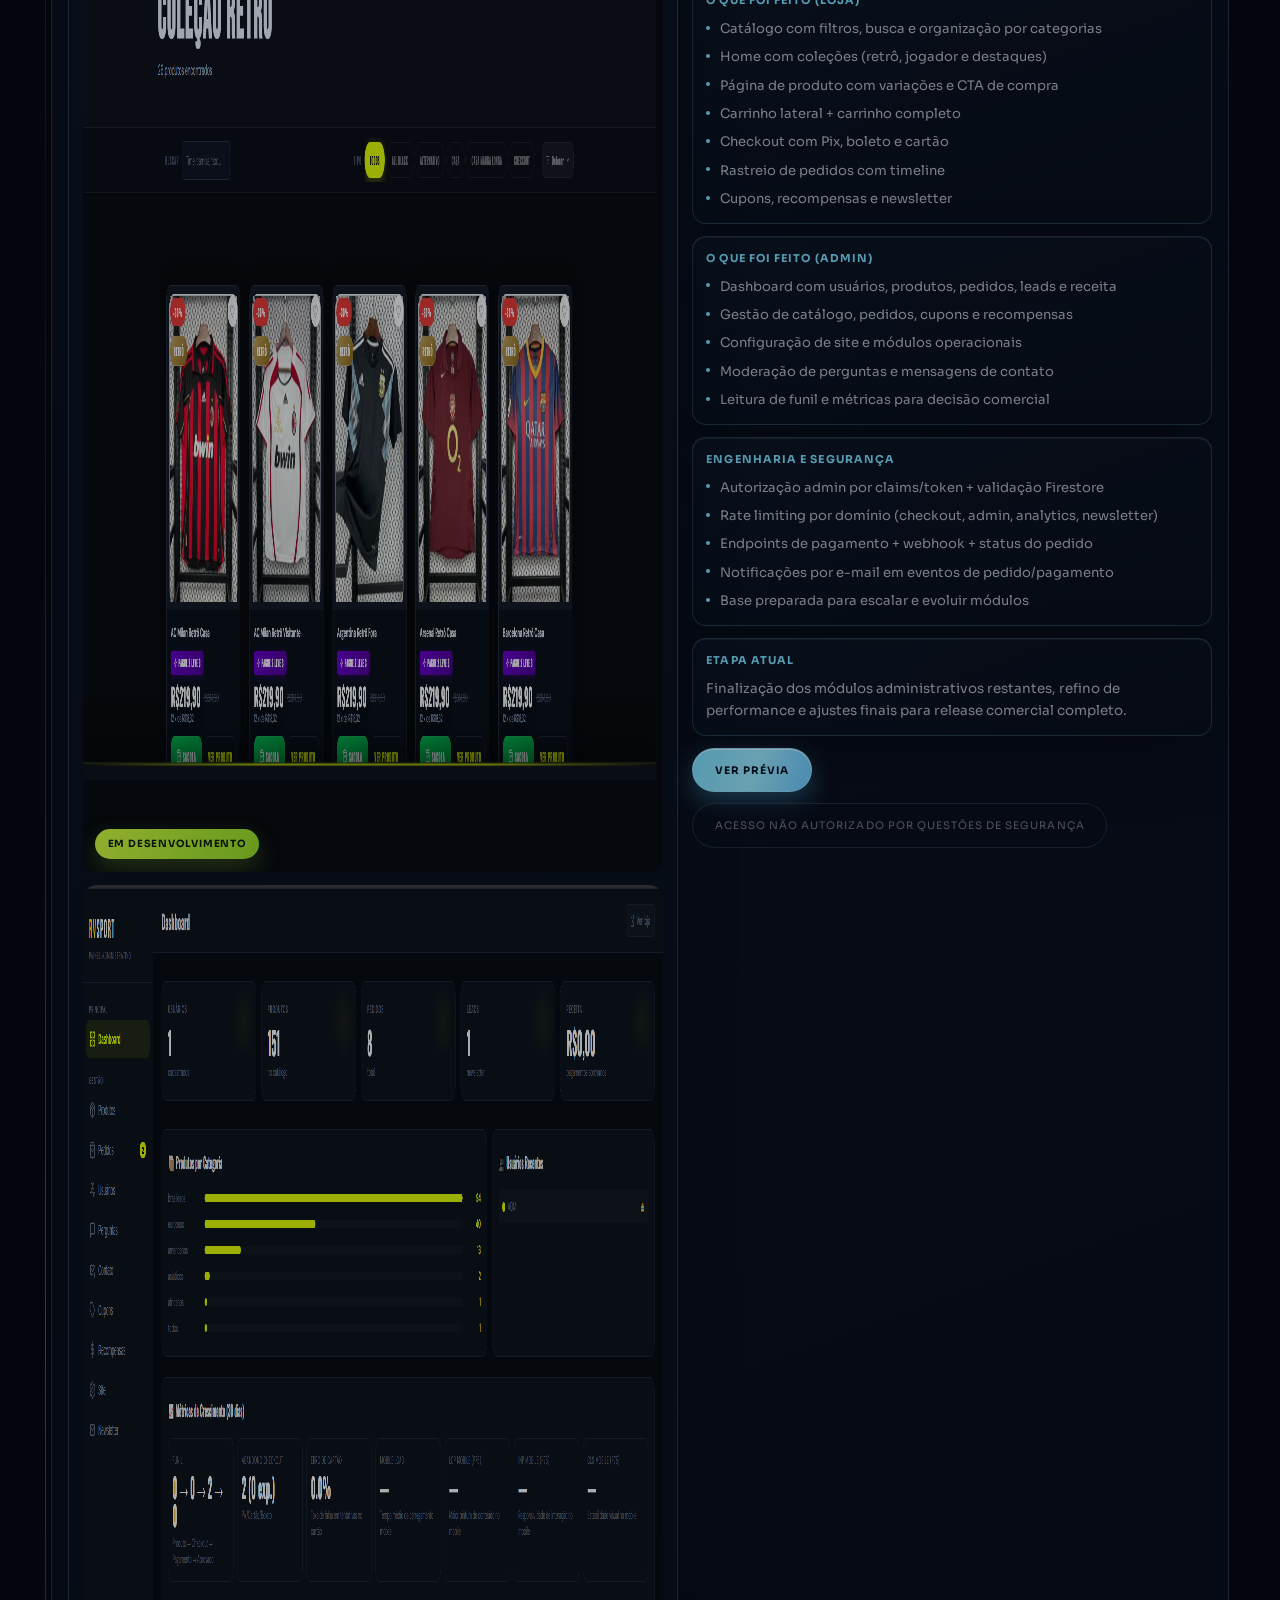
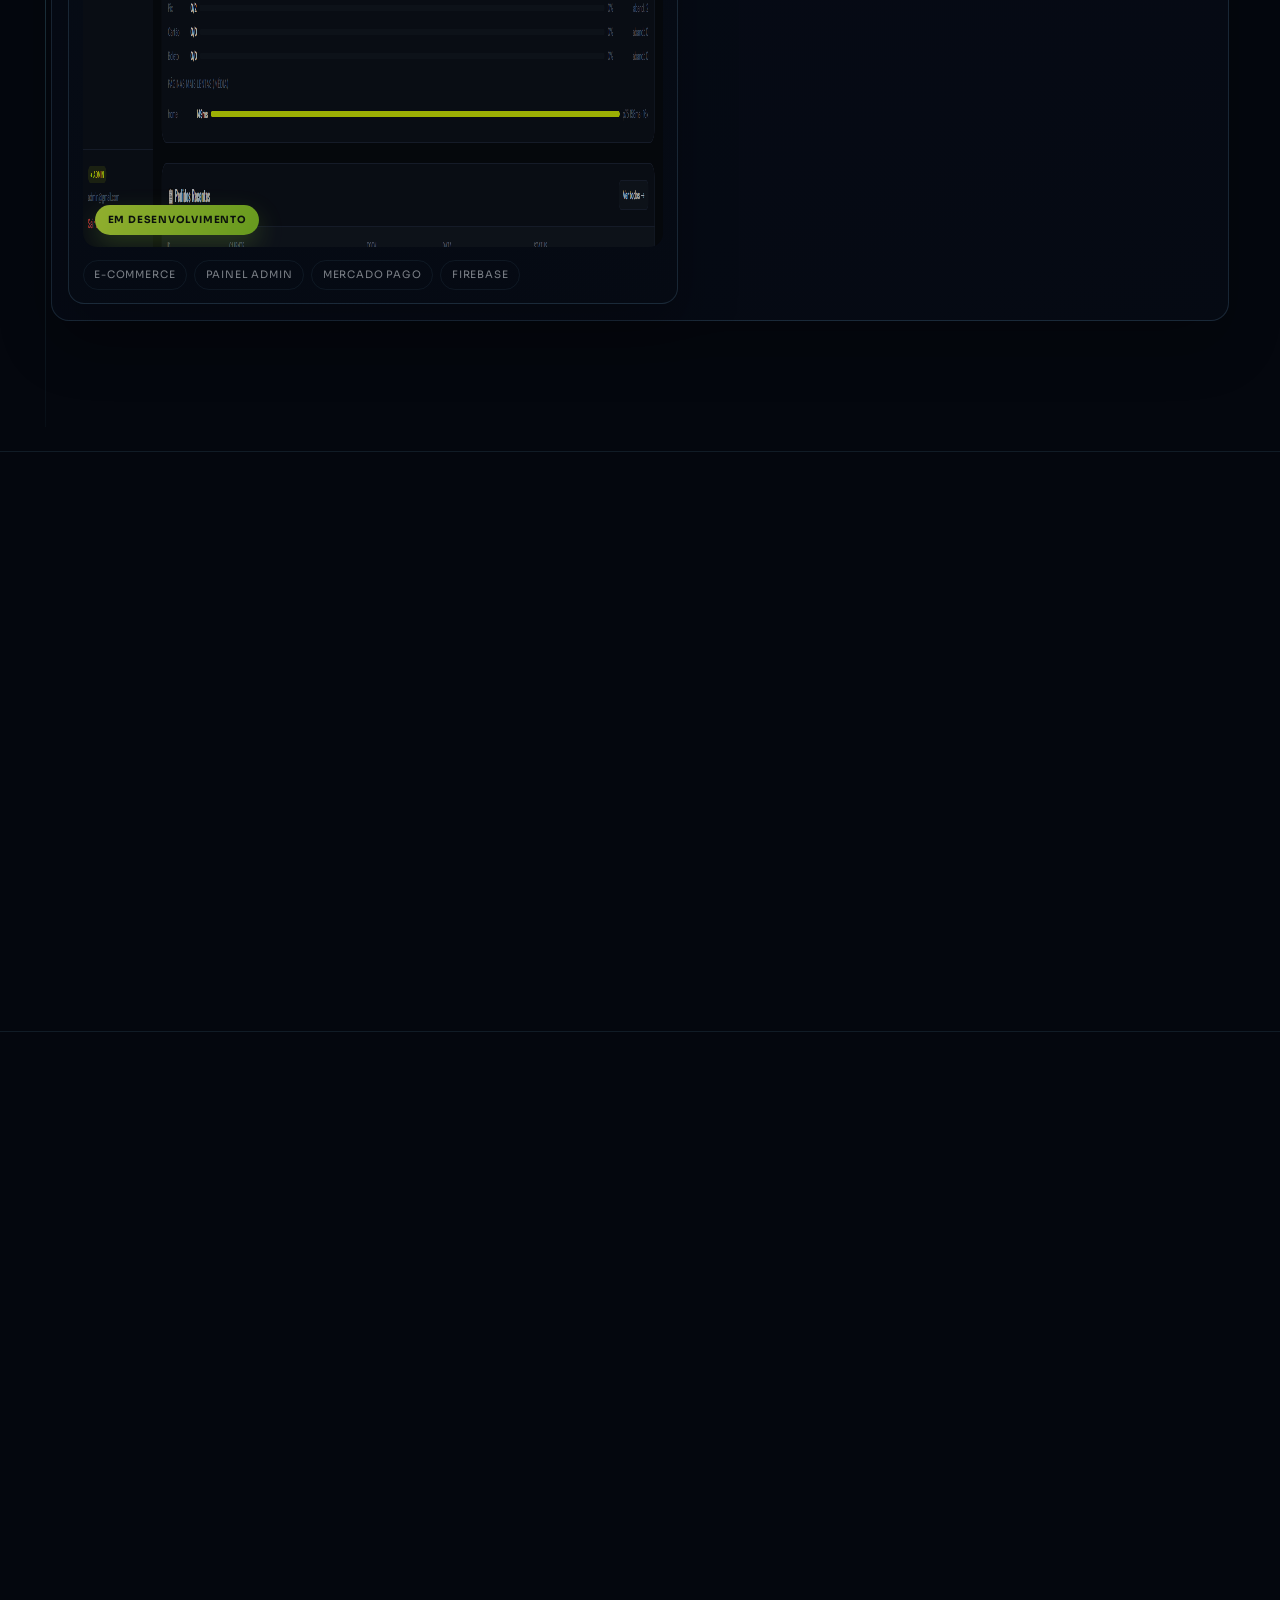
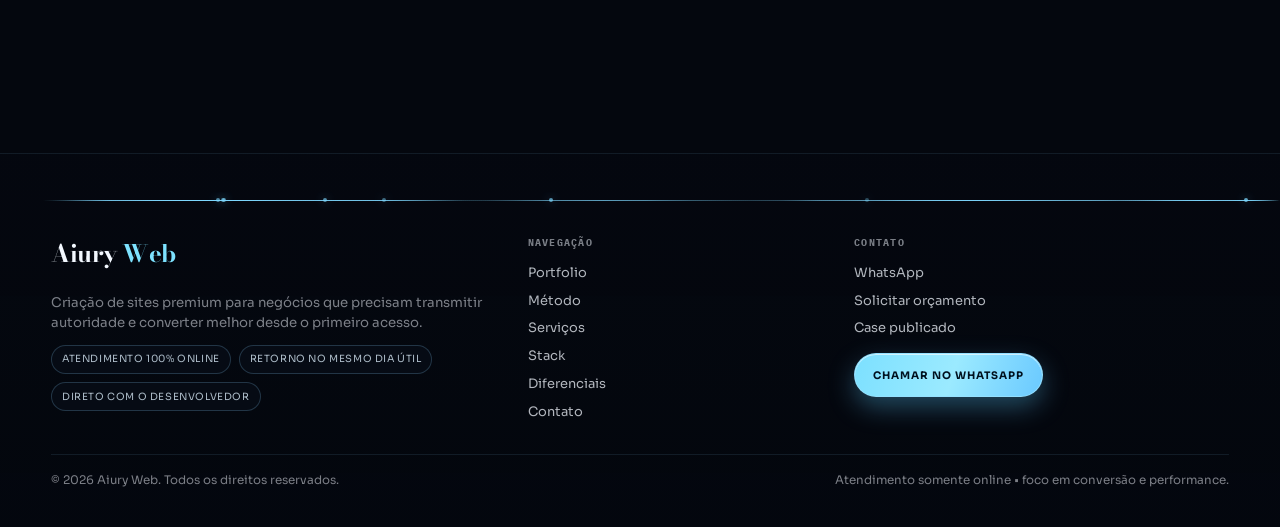
==== commit 599fb941: "Refine mobile project images and update hero kicker text" ====
--- a/index.html
+++ b/index.html
@@ -245,7 +245,7 @@
         <div class="container hero-grid">
           <div class="reveal hero-copy">
             <div class="hero-headline-meta">
-              <p class="kicker">Studio digital de posicionamento</p>
+              <p class="kicker">Sites premium para clinicas e negocios locais</p>
               <p class="availability"><span></span>Agenda aberta para novos projetos</p>
             </div>
 
--- a/styles.css
+++ b/styles.css
@@ -4617,14 +4617,14 @@
   }
 
   .section-portfolio .portfolio-grid:first-of-type .portfolio-media img {
-    aspect-ratio: auto;
+    aspect-ratio: 16 / 9;
     height: auto;
-    object-fit: contain;
-    object-position: center;
+    object-fit: cover;
+    object-position: center 20%;
   }
 
   .portfolio-lab-media .shot-frame {
-    aspect-ratio: 4 / 3;
+    aspect-ratio: 16 / 10;
   }
 
   .portfolio-lab-media .shot-frame img {
@@ -4635,13 +4635,13 @@
   }
 
   .portfolio-lab-media .shot-frame.shot-store img {
-    transform: scale(1.24);
-    transform-origin: center top;
+    transform: none;
+    object-position: center 16%;
   }
 
   .portfolio-lab-media .shot-frame.shot-admin img {
-    transform: scale(1.08);
-    transform-origin: center top;
+    transform: none;
+    object-position: center 10%;
   }
 }
 
@@ -4717,15 +4717,17 @@
   }
 
   .portfolio-lab-media .shot-frame {
-    aspect-ratio: 5 / 4;
+    aspect-ratio: 16 / 10;
   }
 
   .portfolio-lab-media .shot-frame.shot-store img {
-    transform: scale(1.3);
+    transform: none;
+    object-position: center 18%;
   }
 
   .portfolio-lab-media .shot-frame.shot-admin img {
-    transform: scale(1.12);
+    transform: none;
+    object-position: center 12%;
   }
 }
 
--- a/styles.css
+++ b/styles.css
@@ -4617,14 +4617,14 @@
   }
 
   .section-portfolio .portfolio-grid:first-of-type .portfolio-media img {
-    aspect-ratio: auto;
+    aspect-ratio: 16 / 9;
     height: auto;
-    object-fit: contain;
-    object-position: center;
+    object-fit: cover;
+    object-position: center 20%;
   }
 
   .portfolio-lab-media .shot-frame {
-    aspect-ratio: 4 / 3;
+    aspect-ratio: 16 / 10;
   }
 
   .portfolio-lab-media .shot-frame img {
@@ -4635,13 +4635,13 @@
   }
 
   .portfolio-lab-media .shot-frame.shot-store img {
-    transform: scale(1.24);
-    transform-origin: center top;
+    transform: none;
+    object-position: center 16%;
   }
 
   .portfolio-lab-media .shot-frame.shot-admin img {
-    transform: scale(1.08);
-    transform-origin: center top;
+    transform: none;
+    object-position: center 10%;
   }
 }
 
@@ -4717,15 +4717,17 @@
   }
 
   .portfolio-lab-media .shot-frame {
-    aspect-ratio: 5 / 4;
+    aspect-ratio: 16 / 10;
   }
 
   .portfolio-lab-media .shot-frame.shot-store img {
-    transform: scale(1.3);
+    transform: none;
+    object-position: center 18%;
   }
 
   .portfolio-lab-media .shot-frame.shot-admin img {
-    transform: scale(1.12);
+    transform: none;
+    object-position: center 12%;
   }
 }
 
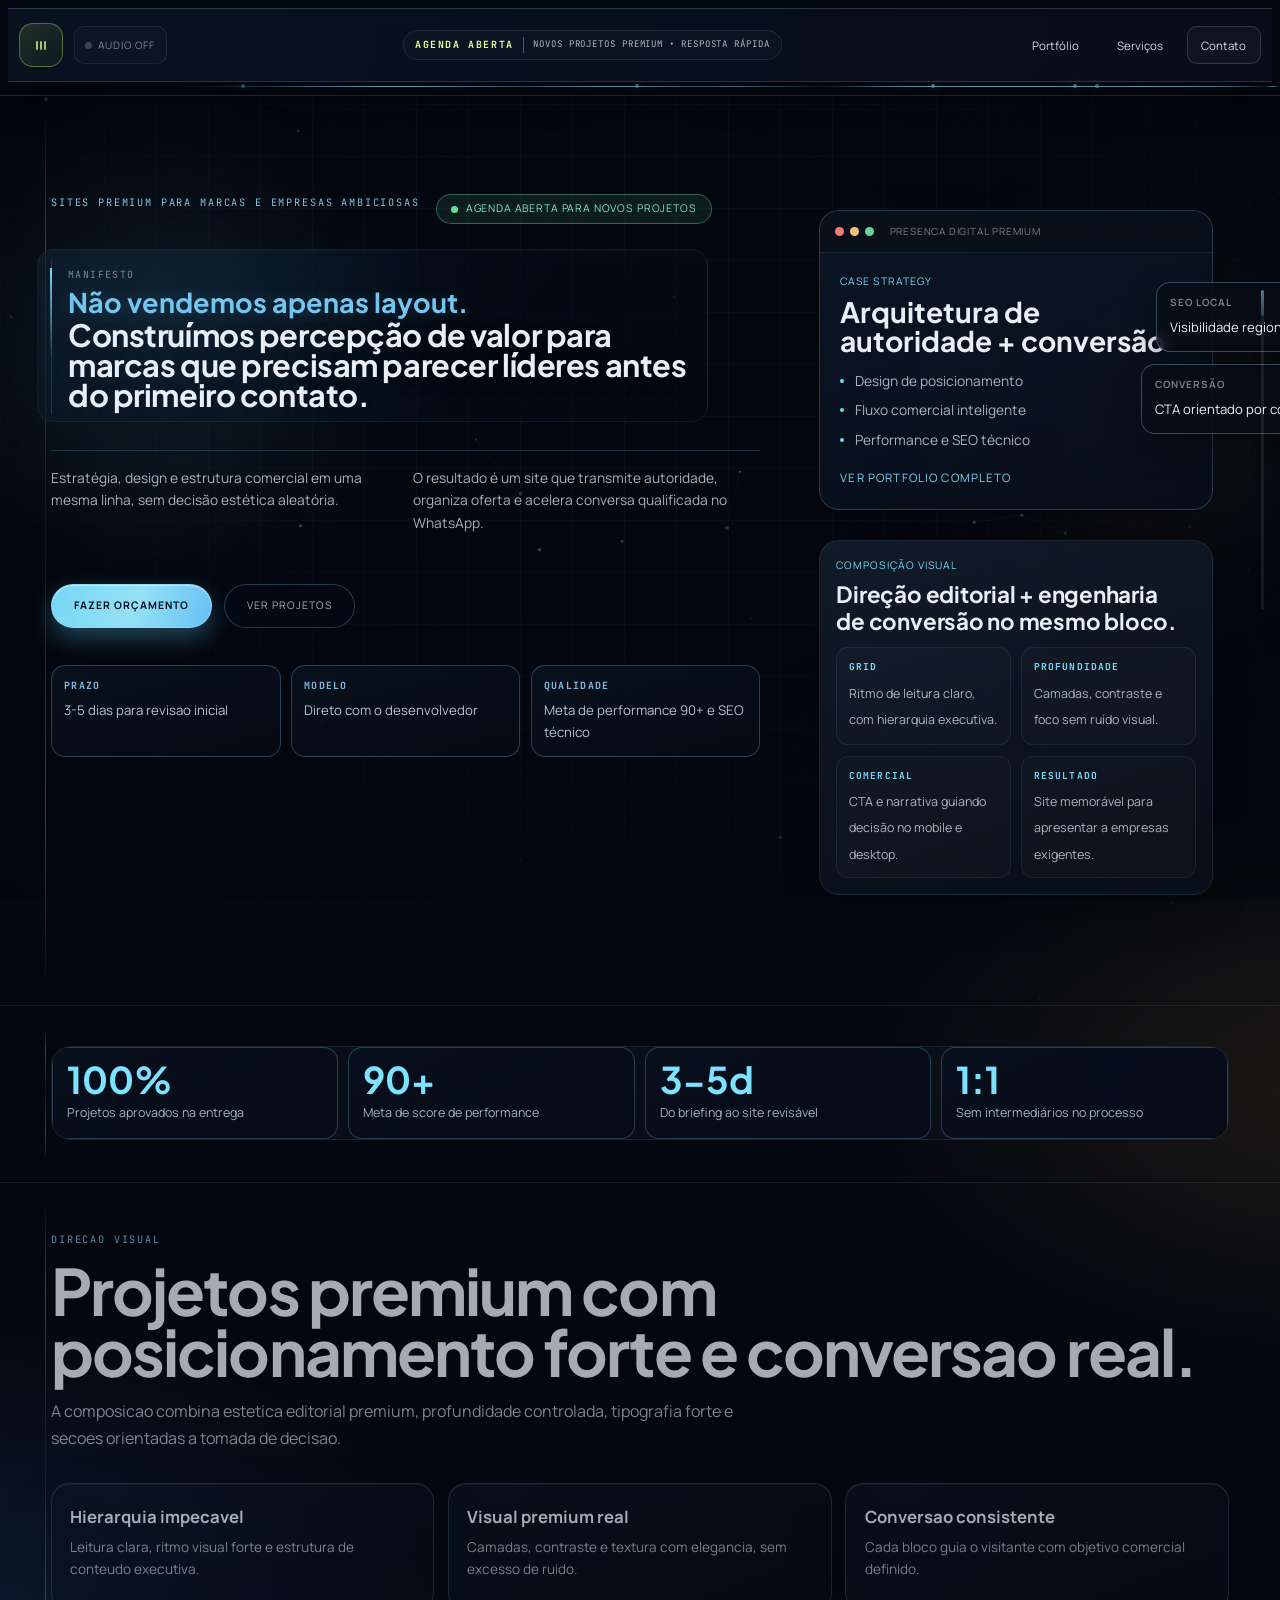
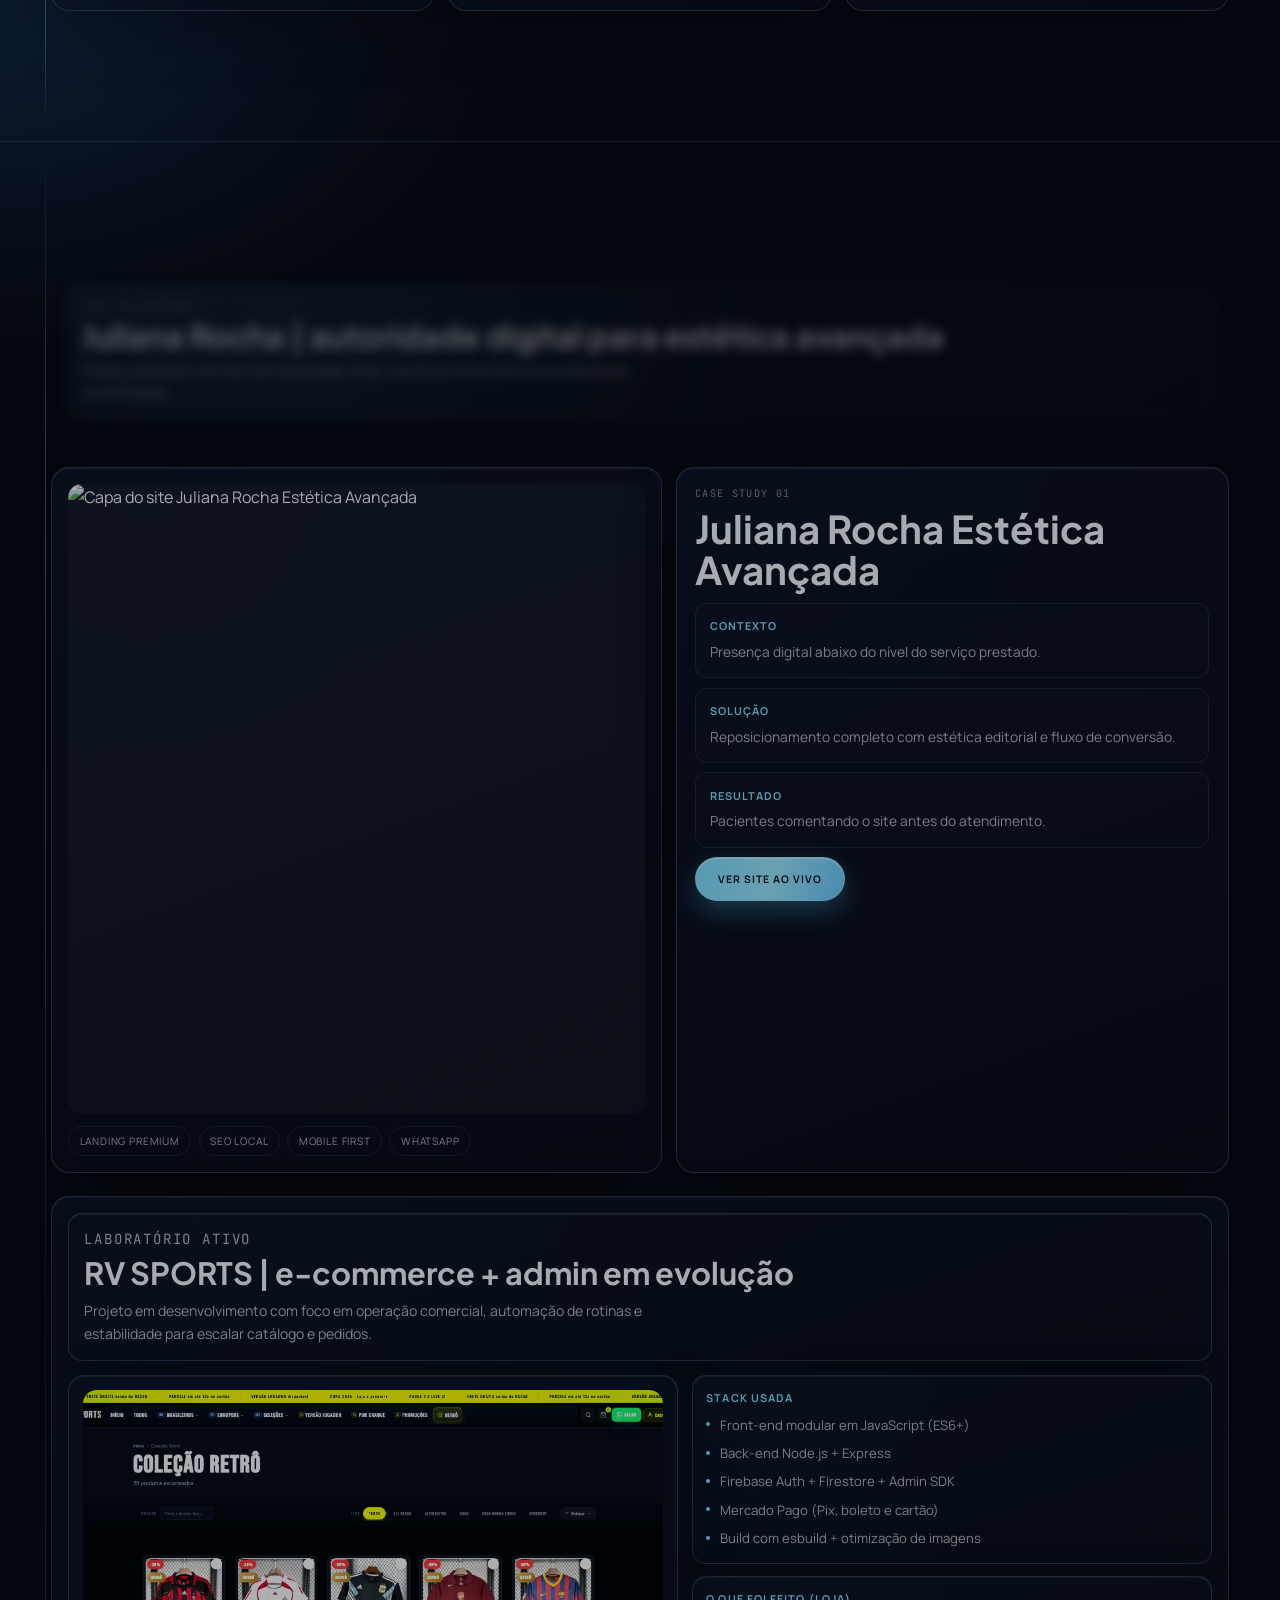
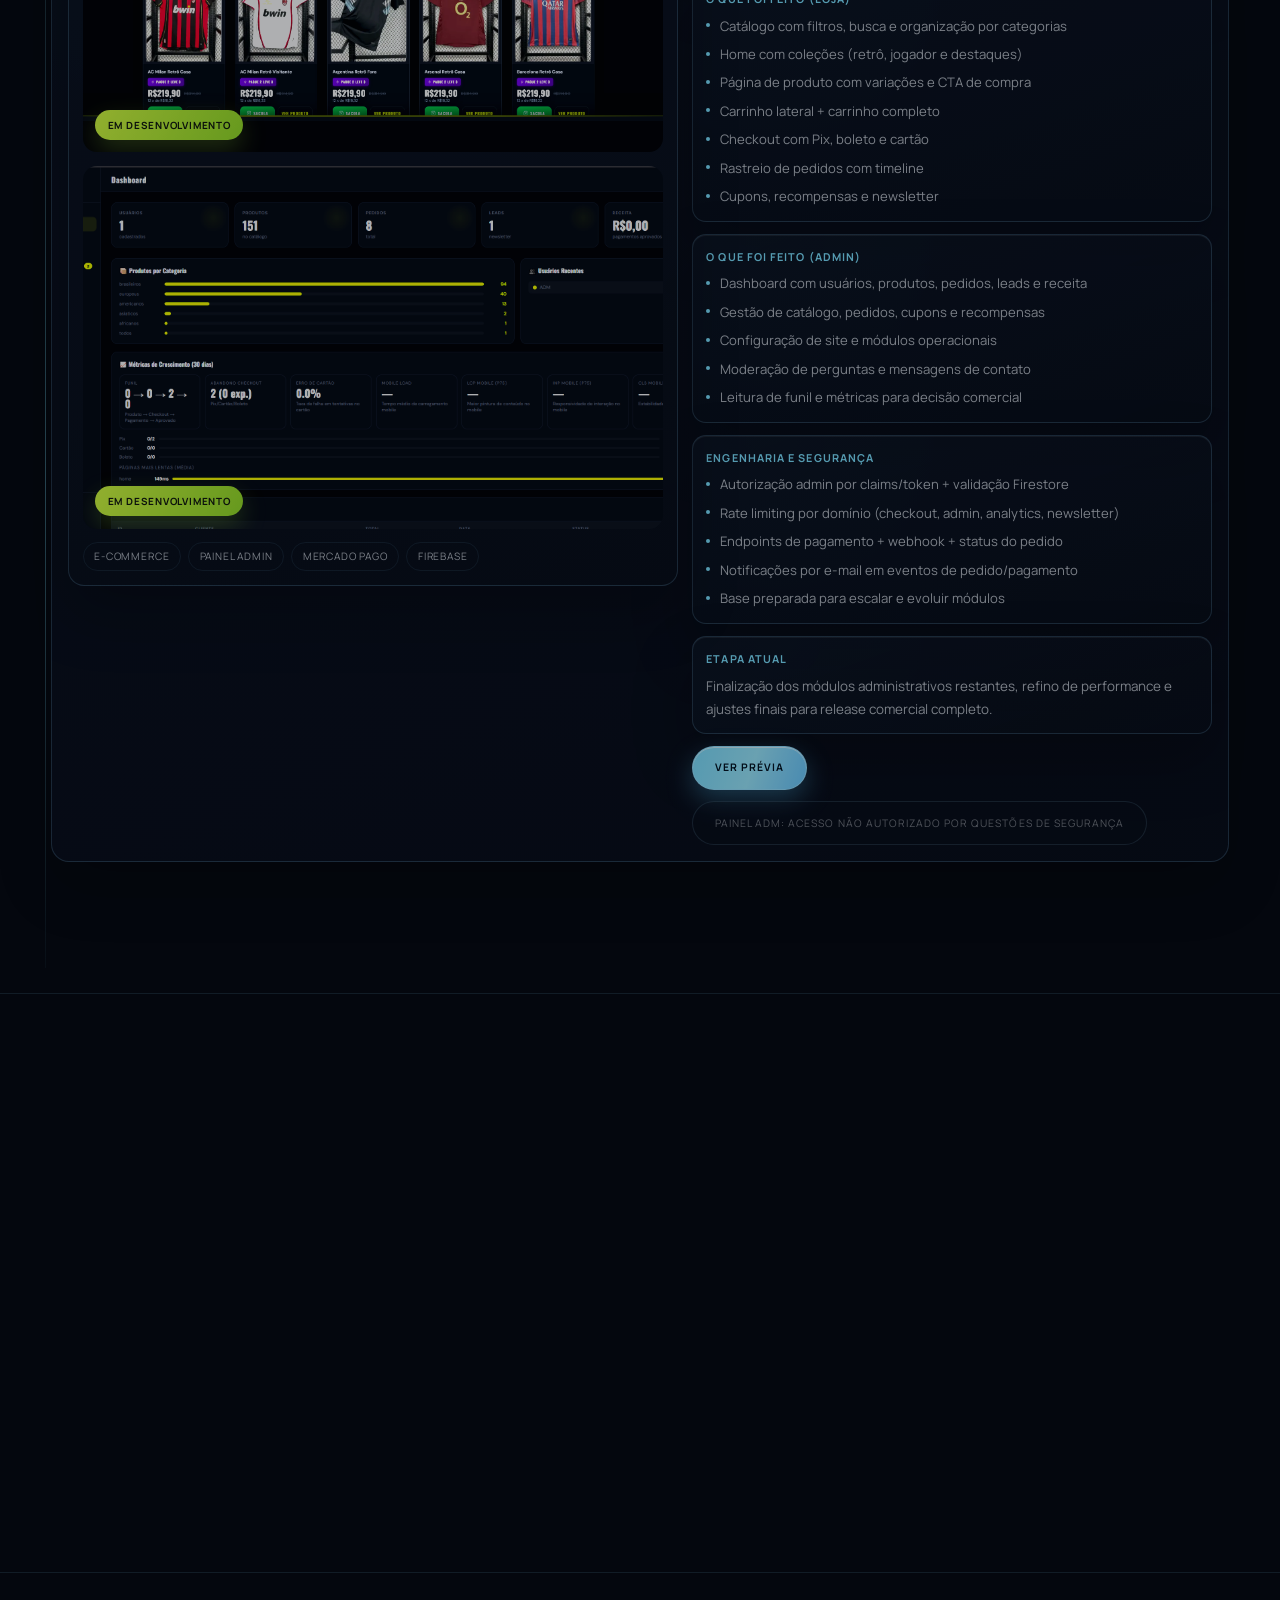
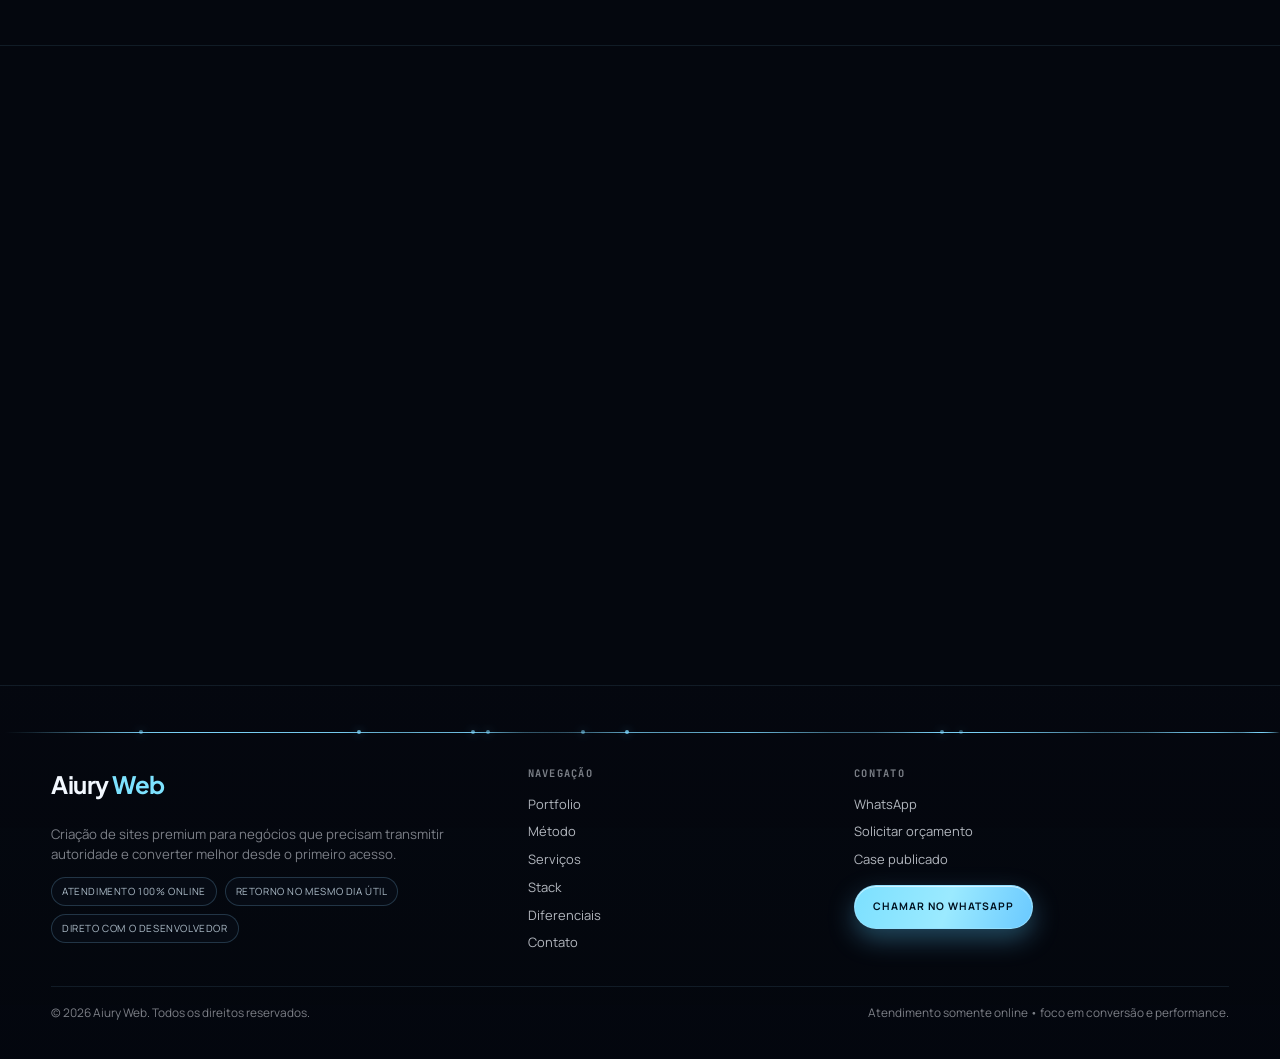
==== commit 7ba12e3f: "Improve portfolio presentation, SEO metadata, media framing and audio behavior" ====
--- a/index.html
+++ b/index.html
@@ -8,7 +8,7 @@
     <meta name="color-scheme" content="dark" />
     <meta
       name="description"
-      content="Aiury Web cria sites premium para cl&#237;nicas, consult&#243;rios e neg&#243;cios locais com foco em autoridade, convers&#227;o e performance."
+      content="Aiury Web cria sites premium para marcas e empresas que querem autoridade digital, convers&#227;o e performance."
     />
     <meta name="robots" content="index,follow" />
     <meta name="author" content="Aiury Web" />
@@ -16,23 +16,23 @@
     <meta property="og:title" content="Aiury Web | Portfolio Premium" />
     <meta
       property="og:description"
-      content="Sites premium para empresas exigentes com foco em autoridade, convers&#227;o e performance."
+      content="Sites premium para marcas e empresas que querem autoridade digital, convers&#227;o e performance."
     />
     <meta property="og:type" content="website" />
     <meta property="og:url" content="https://aiuryweb.com.br/" />
     <meta property="og:locale" content="pt_BR" />
     <meta property="og:site_name" content="Aiury Web" />
-    <meta property="og:image" content="https://julianarochaestetica.com.br/assets/og/juliana-rocha-og.jpg" />
-    <meta property="og:image:width" content="1200" />
-    <meta property="og:image:height" content="630" />
-    <meta property="og:image:alt" content="Case de site premium desenvolvido por Aiury Web" />
+    <meta property="og:image" content="https://aiuryweb.com.br/assets/rv-admin-cover.png" />
+    <meta property="og:image:width" content="1904" />
+    <meta property="og:image:height" content="962" />
+    <meta property="og:image:alt" content="Preview do portfolio premium desenvolvido por Aiury Web" />
     <meta name="twitter:card" content="summary_large_image" />
     <meta name="twitter:title" content="Aiury Web | Portfolio Premium" />
     <meta
       name="twitter:description"
-      content="Sites premium para empresas exigentes com foco em autoridade, convers&#227;o e performance."
+      content="Sites premium para marcas e empresas que querem autoridade digital, convers&#227;o e performance."
     />
-    <meta name="twitter:image" content="https://julianarochaestetica.com.br/assets/og/juliana-rocha-og.jpg" />
+    <meta name="twitter:image" content="https://aiuryweb.com.br/assets/rv-admin-cover.png" />
     <title>Aiury Web | Portfolio Premium</title>
     <link rel="icon" type="image/svg+xml" href="./assets/favicon.svg" sizes="any" />
     <link rel="shortcut icon" href="./assets/favicon.svg" />
@@ -46,17 +46,17 @@
     <link
       rel="preload"
       as="style"
-      href="https://fonts.googleapis.com/css2?family=Bodoni+Moda:opsz,wght@6..96,600;6..96,700;6..96,800&family=IBM+Plex+Mono:wght@500&family=Sora:wght@300;400;500;600;700&display=swap"
+      href="https://fonts.googleapis.com/css2?family=JetBrains+Mono:wght@500;600&family=Manrope:wght@400;500;600;700;800&family=Plus+Jakarta+Sans:wght@600;700;800&display=swap"
     />
     <link
-      href="https://fonts.googleapis.com/css2?family=Bodoni+Moda:opsz,wght@6..96,600;6..96,700;6..96,800&family=IBM+Plex+Mono:wght@500&family=Sora:wght@300;400;500;600;700&display=swap"
+      href="https://fonts.googleapis.com/css2?family=JetBrains+Mono:wght@500;600&family=Manrope:wght@400;500;600;700;800&family=Plus+Jakarta+Sans:wght@600;700;800&display=swap"
       rel="stylesheet"
       media="print"
       onload="this.media='all'"
     />
     <noscript>
       <link
-        href="https://fonts.googleapis.com/css2?family=Bodoni+Moda:opsz,wght@6..96,600;6..96,700;6..96,800&family=IBM+Plex+Mono:wght@500&family=Sora:wght@300;400;500;600;700&display=swap"
+        href="https://fonts.googleapis.com/css2?family=JetBrains+Mono:wght@500;600&family=Manrope:wght@400;500;600;700;800&family=Plus+Jakarta+Sans:wght@600;700;800&display=swap"
         rel="stylesheet"
       />
     </noscript>
@@ -67,10 +67,11 @@
     <script type="application/ld+json">
       {
         "@context": "https://schema.org",
-        "@type": "LocalBusiness",
+        "@type": "ProfessionalService",
         "name": "Aiury Web",
         "url": "https://aiuryweb.com.br/",
         "telephone": "+5533998629813",
+        "description": "Sites premium para marcas e empresas que querem autoridade digital, conversao e performance.",
         "address": {
           "@type": "PostalAddress",
           "addressLocality": "Varginha",
@@ -245,7 +246,7 @@
         <div class="container hero-grid">
           <div class="reveal hero-copy">
             <div class="hero-headline-meta">
-              <p class="kicker">Sites premium para clinicas e negocios locais</p>
+              <p class="kicker">Sites premium para marcas e empresas ambiciosas</p>
               <p class="availability"><span></span>Agenda aberta para novos projetos</p>
             </div>
 
@@ -575,7 +576,7 @@
                     rel="noopener noreferrer"
                     >Ver pr&#233;via</a
                   >
-                  <span class="btn btn-ghost btn-disabled" aria-disabled="true">Acesso n&#227;o autorizado por quest&#245;es de seguran&#231;a</span>
+                  <span class="btn btn-ghost btn-disabled" aria-disabled="true">Painel ADM: acesso n&#227;o autorizado por quest&#245;es de seguran&#231;a</span>
                 </div>
               </div>
             </div>
@@ -908,3 +909,4 @@
     </footer>
   </body>
 </html>
+
--- a/styles.css
+++ b/styles.css
@@ -27,7 +27,7 @@
 
 body {
   margin: 0;
-  font-family: "Sora", sans-serif;
+  font-family: "Manrope", sans-serif;
   color: var(--text);
   line-height: 1.65;
   background:
@@ -135,7 +135,7 @@
   border-radius: 999px;
   display: grid;
   place-items: center;
-  font-family: "Bodoni Moda", serif;
+  font-family: "Plus Jakarta Sans", sans-serif;
   font-size: 0.95rem;
   color: rgba(243, 248, 255, 0.76);
   border: 1px solid rgba(255, 255, 255, 0.28);
@@ -426,7 +426,7 @@
 
 .page-loader-kicker {
   margin: 0;
-  font-family: "IBM Plex Mono", monospace;
+  font-family: "JetBrains Mono", monospace;
   font-size: 0.72rem;
   letter-spacing: 0.18em;
   text-transform: uppercase;
@@ -436,7 +436,7 @@
 
 .page-loader-logo {
   margin: 0.28rem 0 0;
-  font-family: "Bodoni Moda", serif;
+  font-family: "Plus Jakarta Sans", sans-serif;
   font-size: clamp(1.34rem, 2.5vw, 1.9rem);
   letter-spacing: -0.01em;
   color: rgba(235, 247, 255, 0.95);
@@ -456,7 +456,7 @@
 
 .page-loader-word {
   margin: 0;
-  font-family: "Sora", sans-serif;
+  font-family: "Manrope", sans-serif;
   font-size: clamp(1.25rem, 4.6vw, 2.9rem);
   line-height: 0.92;
   letter-spacing: 0.08em;
@@ -468,7 +468,7 @@
   margin: 0;
   min-width: 92px;
   text-align: right;
-  font-family: "IBM Plex Mono", monospace;
+  font-family: "JetBrains Mono", monospace;
   font-size: clamp(1.5rem, 3.4vw, 2.45rem);
   line-height: 1;
   letter-spacing: -0.03em;
@@ -841,7 +841,7 @@
 
 .status-center p {
   margin: 0;
-  font-family: "IBM Plex Mono", monospace;
+  font-family: "JetBrains Mono", monospace;
   font-size: 0.64rem;
   letter-spacing: 0.14em;
   text-transform: uppercase;
@@ -915,7 +915,7 @@
 }
 
 .logo {
-  font-family: "Bodoni Moda", serif;
+  font-family: "Plus Jakarta Sans", sans-serif;
   font-weight: 700;
   font-size: 1.35rem;
   letter-spacing: -0.02em;
@@ -1102,7 +1102,7 @@
 }
 
 .mobile-menu a:not(.btn) {
-  font-family: "Bodoni Moda", serif;
+  font-family: "Plus Jakarta Sans", sans-serif;
   font-size: 1.5rem;
   border-bottom: 1px solid var(--line-soft);
   padding-bottom: 0.42rem;
@@ -1237,7 +1237,7 @@
 
 .kicker {
   margin: 0;
-  font-family: "IBM Plex Mono", monospace;
+  font-family: "JetBrains Mono", monospace;
   font-size: 0.66rem;
   letter-spacing: 0.14em;
   text-transform: uppercase;
@@ -1270,7 +1270,7 @@
 
 h1 {
   margin: 0 0 0.25rem;
-  font-family: "Bodoni Moda", serif;
+  font-family: "Plus Jakarta Sans", sans-serif;
   font-weight: 700;
   font-size: clamp(1.95rem, 4.15vw, 4rem);
   line-height: 1.02;
@@ -1322,7 +1322,7 @@
 
 .manifesto-label {
   margin: 0 0 0.35rem;
-  font-family: "IBM Plex Mono", monospace;
+  font-family: "JetBrains Mono", monospace;
   font-size: 0.62rem;
   letter-spacing: 0.14em;
   text-transform: uppercase;
@@ -1359,7 +1359,7 @@
 .hero-metrics b {
   display: block;
   margin-bottom: 0.25rem;
-  font-family: "IBM Plex Mono", monospace;
+  font-family: "JetBrains Mono", monospace;
   font-size: 0.62rem;
   letter-spacing: 0.12em;
   text-transform: uppercase;
@@ -1471,7 +1471,7 @@
 
 .hero-panel-body h2 {
   margin: 0.4rem 0 0.9rem;
-  font-family: "Bodoni Moda", serif;
+  font-family: "Plus Jakarta Sans", sans-serif;
   font-size: clamp(1.4rem, 2.2vw, 2.05rem);
   line-height: 1.05;
 }
@@ -1523,7 +1523,7 @@
 
 .hero-lab h3 {
   margin: 0.4rem 0 0.8rem;
-  font-family: "Bodoni Moda", serif;
+  font-family: "Plus Jakarta Sans", sans-serif;
   font-size: clamp(1.05rem, 1.75vw, 1.45rem);
   line-height: 1.2;
   letter-spacing: -0.01em;
@@ -1545,7 +1545,7 @@
 .hero-lab-grid b {
   display: block;
   margin-bottom: 0.22rem;
-  font-family: "IBM Plex Mono", monospace;
+  font-family: "JetBrains Mono", monospace;
   font-size: 0.6rem;
   letter-spacing: 0.12em;
   text-transform: uppercase;
@@ -1733,7 +1733,7 @@
 
 .keychain-tag p {
   margin: 0;
-  font-family: "IBM Plex Mono", monospace;
+  font-family: "JetBrains Mono", monospace;
   font-size: 0.6rem;
   letter-spacing: 0.13em;
   text-transform: uppercase;
@@ -1743,7 +1743,7 @@
 .keychain-tag strong {
   display: block;
   margin-top: 0.4rem;
-  font-family: "Bodoni Moda", serif;
+  font-family: "Plus Jakarta Sans", sans-serif;
   font-size: 1.36rem;
   line-height: 0.95;
   letter-spacing: -0.02em;
@@ -1784,14 +1784,14 @@
 
 .floating-a {
   left: auto;
-  right: -152px;
-  top: 228px;
+  right: -112px;
+  top: 88px;
   animation: float-a 6s ease-in-out infinite;
 }
 
 .floating-b {
-  right: -152px;
-  top: 318px;
+  right: -112px;
+  top: 170px;
   animation: float-b 5.2s ease-in-out infinite;
 }
 
@@ -1815,7 +1815,7 @@
 
 .stats-grid strong {
   display: block;
-  font-family: "Bodoni Moda", serif;
+  font-family: "Plus Jakarta Sans", sans-serif;
   font-size: 1.95rem;
   line-height: 0.9;
   color: var(--accent);
@@ -1829,7 +1829,7 @@
 
 .title {
   margin: 0;
-  font-family: "Bodoni Moda", serif;
+  font-family: "Plus Jakarta Sans", sans-serif;
   font-size: clamp(1.95rem, 4vw, 4rem);
   letter-spacing: -0.03em;
   line-height: 1.03;
@@ -1945,6 +1945,16 @@
   object-position: center top;
 }
 
+.portfolio-lab-media .shot-frame.shot-store img {
+  object-position: center 68%;
+  filter: brightness(1.16) contrast(1.1) saturate(1.06);
+}
+
+.portfolio-lab-media .shot-frame.shot-admin img {
+  object-position: center 62%;
+  filter: brightness(1.18) contrast(1.1) saturate(1.04);
+}
+
 .shot-badge {
   position: absolute;
   left: 0.8rem;
@@ -2003,7 +2013,7 @@
 
 .mock-shot-top span {
   margin-left: 0.45rem;
-  font-family: "IBM Plex Mono", monospace;
+  font-family: "JetBrains Mono", monospace;
   font-size: 0.58rem;
   letter-spacing: 0.11em;
   text-transform: uppercase;
@@ -2024,7 +2034,7 @@
 
 .mock-shot-body p {
   margin: 0;
-  font-family: "Bodoni Moda", serif;
+  font-family: "Plus Jakarta Sans", sans-serif;
   font-size: clamp(1.1rem, 2.1vw, 1.85rem);
   line-height: 1.06;
   max-width: 16ch;
@@ -2123,7 +2133,7 @@
 
 .portfolio-index {
   margin: 0;
-  font-family: "IBM Plex Mono", monospace;
+  font-family: "JetBrains Mono", monospace;
   font-size: 0.64rem;
   letter-spacing: 0.13em;
   text-transform: uppercase;
@@ -2132,7 +2142,7 @@
 
 .portfolio-content h3 {
   margin: 0.4rem 0 0.8rem;
-  font-family: "Bodoni Moda", serif;
+  font-family: "Plus Jakarta Sans", sans-serif;
   font-size: 1.9rem;
   line-height: 1.05;
 }
@@ -2177,7 +2187,7 @@
 
 .portfolio-lab-head h3 {
   margin: 0.36rem 0 0.55rem;
-  font-family: "Bodoni Moda", serif;
+  font-family: "Plus Jakarta Sans", sans-serif;
   font-size: clamp(1.3rem, 2.4vw, 1.95rem);
   line-height: 1.06;
 }
@@ -2203,6 +2213,17 @@
   border-radius: 16px;
   background: var(--panel);
   padding: 0.85rem;
+}
+
+.portfolio-lab-media .shot-frame {
+  aspect-ratio: 16 / 10;
+}
+
+.portfolio-lab-media .shot-frame img {
+  width: 100%;
+  height: 100%;
+  object-fit: cover;
+  object-position: center 46%;
 }
 
 .portfolio-lab-info {
@@ -2265,7 +2286,7 @@
 
 .method-card h3 {
   margin: 0;
-  font-family: "Bodoni Moda", serif;
+  font-family: "Plus Jakarta Sans", sans-serif;
   color: rgba(126, 216, 255, 0.85);
 }
 
@@ -2332,7 +2353,7 @@
 .stack-chip text {
   fill: currentColor;
   font-size: 7px;
-  font-family: "IBM Plex Mono", monospace;
+  font-family: "JetBrains Mono", monospace;
   font-weight: 700;
 }
 
@@ -2463,7 +2484,7 @@
 
 .service-copy h3 {
   margin: 0;
-  font-family: "Bodoni Moda", serif;
+  font-family: "Plus Jakarta Sans", sans-serif;
   font-size: 1.65rem;
   line-height: 1.08;
 }
@@ -2545,7 +2566,7 @@
   position: absolute;
   left: 0.9rem;
   top: 0.35rem;
-  font-family: "Bodoni Moda", serif;
+  font-family: "Plus Jakarta Sans", sans-serif;
   font-size: 3.8rem;
   line-height: 1;
   color: rgba(126, 216, 255, 0.18);
@@ -2580,7 +2601,7 @@
 
 .proof-numbers strong {
   display: block;
-  font-family: "Bodoni Moda", serif;
+  font-family: "Plus Jakarta Sans", sans-serif;
   font-size: 1.85rem;
   line-height: 0.9;
   color: var(--gold);
@@ -2615,7 +2636,7 @@
 
 .final-cta h2 {
   margin: 0;
-  font-family: "Bodoni Moda", serif;
+  font-family: "Plus Jakarta Sans", sans-serif;
   font-size: clamp(1.8rem, 3vw, 3rem);
   line-height: 1.04;
 }
@@ -2644,7 +2665,7 @@
   display: block;
   margin-bottom: 0.2rem;
   color: var(--accent);
-  font-family: "IBM Plex Mono", monospace;
+  font-family: "JetBrains Mono", monospace;
   font-size: 0.64rem;
   letter-spacing: 0.12em;
   text-transform: uppercase;
@@ -2701,7 +2722,7 @@
 
 footer h3 {
   margin: 0 0 0.7rem;
-  font-family: "IBM Plex Mono", monospace;
+  font-family: "JetBrains Mono", monospace;
   font-size: 0.65rem;
   letter-spacing: 0.12em;
   text-transform: uppercase;
@@ -3442,7 +3463,7 @@
 
 .kicker {
   margin-bottom: 0.7rem;
-  font-family: "IBM Plex Mono", monospace;
+  font-family: "JetBrains Mono", monospace;
   letter-spacing: 0.18em;
   font-size: 0.64rem;
   color: rgba(147, 220, 255, 0.92);
@@ -3684,7 +3705,7 @@
 }
 
 .section-metrics .stats-grid strong {
-  font-family: "Bodoni Moda", serif;
+  font-family: "Plus Jakarta Sans", sans-serif;
   font-size: clamp(1.55rem, 3.2vw, 2.3rem);
   line-height: 0.9;
 }
@@ -3734,7 +3755,7 @@
 
 .portfolio-case-strip h3 {
   margin: 0.32rem 0 0.46rem;
-  font-family: "Bodoni Moda", serif;
+  font-family: "Plus Jakarta Sans", sans-serif;
   font-size: clamp(1.3rem, 2.6vw, 2rem);
   line-height: 1.04;
 }
@@ -3817,7 +3838,7 @@
 
 .offer-label {
   margin: 0 0 0.45rem;
-  font-family: "IBM Plex Mono", monospace;
+  font-family: "JetBrains Mono", monospace;
   font-size: 0.62rem;
   letter-spacing: 0.13em;
   text-transform: uppercase;
@@ -3826,7 +3847,7 @@
 
 .offer-card h3 {
   margin: 0;
-  font-family: "Bodoni Moda", serif;
+  font-family: "Plus Jakarta Sans", sans-serif;
   font-size: clamp(1.2rem, 2.4vw, 1.7rem);
   line-height: 1.04;
 }
@@ -3937,14 +3958,14 @@
 }
 
 .section-testimonial .quote p {
-  font-family: "Bodoni Moda", serif;
+  font-family: "Plus Jakarta Sans", sans-serif;
   font-size: clamp(1.45rem, 3.2vw, 2.3rem);
   line-height: 1.06;
   letter-spacing: -0.02em;
 }
 
 .section-testimonial .proof-numbers article strong {
-  font-family: "Bodoni Moda", serif;
+  font-family: "Plus Jakarta Sans", sans-serif;
   font-size: clamp(1.65rem, 3.8vw, 2.45rem);
 }
 
@@ -3981,7 +4002,7 @@
   position: absolute;
   right: 0.2rem;
   bottom: 0;
-  font-family: "IBM Plex Mono", monospace;
+  font-family: "JetBrains Mono", monospace;
   font-size: 0.56rem;
   letter-spacing: 0.2em;
   color: rgba(140, 197, 228, 0.44);
@@ -3989,7 +4010,7 @@
 
 .section-contact .final-cta-railline {
   margin: 0.18rem 0 0.85rem;
-  font-family: "IBM Plex Mono", monospace;
+  font-family: "JetBrains Mono", monospace;
   font-size: 0.63rem;
   letter-spacing: 0.11em;
   text-transform: uppercase;
@@ -4060,7 +4081,7 @@
 .section-contact .final-cta-mini-stats b {
   display: block;
   margin-bottom: 0.28rem;
-  font-family: "IBM Plex Mono", monospace;
+  font-family: "JetBrains Mono", monospace;
   font-size: 0.58rem;
   letter-spacing: 0.12em;
   text-transform: uppercase;
@@ -4087,7 +4108,7 @@
   position: absolute;
   right: 0.72rem;
   top: 0.62rem;
-  font-family: "IBM Plex Mono", monospace;
+  font-family: "JetBrains Mono", monospace;
   font-size: 0.54rem;
   letter-spacing: 0.17em;
   color: rgba(146, 221, 255, 0.45);
@@ -4617,10 +4638,11 @@
   }
 
   .section-portfolio .portfolio-grid:first-of-type .portfolio-media img {
-    aspect-ratio: 16 / 9;
+    aspect-ratio: 4 / 3;
     height: auto;
     object-fit: cover;
-    object-position: center 20%;
+    object-position: center 14%;
+    filter: brightness(1.1) contrast(1.08) saturate(1.04);
   }
 
   .portfolio-lab-media .shot-frame {
@@ -4636,12 +4658,12 @@
 
   .portfolio-lab-media .shot-frame.shot-store img {
     transform: none;
-    object-position: center 16%;
+    object-position: center 65%;
   }
 
   .portfolio-lab-media .shot-frame.shot-admin img {
     transform: none;
-    object-position: center 10%;
+    object-position: center 58%;
   }
 }
 
@@ -4722,12 +4744,12 @@
 
   .portfolio-lab-media .shot-frame.shot-store img {
     transform: none;
-    object-position: center 18%;
+    object-position: center 67%;
   }
 
   .portfolio-lab-media .shot-frame.shot-admin img {
     transform: none;
-    object-position: center 12%;
+    object-position: center 62%;
   }
 }
 
@@ -4783,3 +4805,4 @@
     gap: 0.35rem;
   }
 }
+
--- a/styles.css
+++ b/styles.css
@@ -27,7 +27,7 @@
 
 body {
   margin: 0;
-  font-family: "Sora", sans-serif;
+  font-family: "Manrope", sans-serif;
   color: var(--text);
   line-height: 1.65;
   background:
@@ -135,7 +135,7 @@
   border-radius: 999px;
   display: grid;
   place-items: center;
-  font-family: "Bodoni Moda", serif;
+  font-family: "Plus Jakarta Sans", sans-serif;
   font-size: 0.95rem;
   color: rgba(243, 248, 255, 0.76);
   border: 1px solid rgba(255, 255, 255, 0.28);
@@ -426,7 +426,7 @@
 
 .page-loader-kicker {
   margin: 0;
-  font-family: "IBM Plex Mono", monospace;
+  font-family: "JetBrains Mono", monospace;
   font-size: 0.72rem;
   letter-spacing: 0.18em;
   text-transform: uppercase;
@@ -436,7 +436,7 @@
 
 .page-loader-logo {
   margin: 0.28rem 0 0;
-  font-family: "Bodoni Moda", serif;
+  font-family: "Plus Jakarta Sans", sans-serif;
   font-size: clamp(1.34rem, 2.5vw, 1.9rem);
   letter-spacing: -0.01em;
   color: rgba(235, 247, 255, 0.95);
@@ -456,7 +456,7 @@
 
 .page-loader-word {
   margin: 0;
-  font-family: "Sora", sans-serif;
+  font-family: "Manrope", sans-serif;
   font-size: clamp(1.25rem, 4.6vw, 2.9rem);
   line-height: 0.92;
   letter-spacing: 0.08em;
@@ -468,7 +468,7 @@
   margin: 0;
   min-width: 92px;
   text-align: right;
-  font-family: "IBM Plex Mono", monospace;
+  font-family: "JetBrains Mono", monospace;
   font-size: clamp(1.5rem, 3.4vw, 2.45rem);
   line-height: 1;
   letter-spacing: -0.03em;
@@ -841,7 +841,7 @@
 
 .status-center p {
   margin: 0;
-  font-family: "IBM Plex Mono", monospace;
+  font-family: "JetBrains Mono", monospace;
   font-size: 0.64rem;
   letter-spacing: 0.14em;
   text-transform: uppercase;
@@ -915,7 +915,7 @@
 }
 
 .logo {
-  font-family: "Bodoni Moda", serif;
+  font-family: "Plus Jakarta Sans", sans-serif;
   font-weight: 700;
   font-size: 1.35rem;
   letter-spacing: -0.02em;
@@ -1102,7 +1102,7 @@
 }
 
 .mobile-menu a:not(.btn) {
-  font-family: "Bodoni Moda", serif;
+  font-family: "Plus Jakarta Sans", sans-serif;
   font-size: 1.5rem;
   border-bottom: 1px solid var(--line-soft);
   padding-bottom: 0.42rem;
@@ -1237,7 +1237,7 @@
 
 .kicker {
   margin: 0;
-  font-family: "IBM Plex Mono", monospace;
+  font-family: "JetBrains Mono", monospace;
   font-size: 0.66rem;
   letter-spacing: 0.14em;
   text-transform: uppercase;
@@ -1270,7 +1270,7 @@
 
 h1 {
   margin: 0 0 0.25rem;
-  font-family: "Bodoni Moda", serif;
+  font-family: "Plus Jakarta Sans", sans-serif;
   font-weight: 700;
   font-size: clamp(1.95rem, 4.15vw, 4rem);
   line-height: 1.02;
@@ -1322,7 +1322,7 @@
 
 .manifesto-label {
   margin: 0 0 0.35rem;
-  font-family: "IBM Plex Mono", monospace;
+  font-family: "JetBrains Mono", monospace;
   font-size: 0.62rem;
   letter-spacing: 0.14em;
   text-transform: uppercase;
@@ -1359,7 +1359,7 @@
 .hero-metrics b {
   display: block;
   margin-bottom: 0.25rem;
-  font-family: "IBM Plex Mono", monospace;
+  font-family: "JetBrains Mono", monospace;
   font-size: 0.62rem;
   letter-spacing: 0.12em;
   text-transform: uppercase;
@@ -1471,7 +1471,7 @@
 
 .hero-panel-body h2 {
   margin: 0.4rem 0 0.9rem;
-  font-family: "Bodoni Moda", serif;
+  font-family: "Plus Jakarta Sans", sans-serif;
   font-size: clamp(1.4rem, 2.2vw, 2.05rem);
   line-height: 1.05;
 }
@@ -1523,7 +1523,7 @@
 
 .hero-lab h3 {
   margin: 0.4rem 0 0.8rem;
-  font-family: "Bodoni Moda", serif;
+  font-family: "Plus Jakarta Sans", sans-serif;
   font-size: clamp(1.05rem, 1.75vw, 1.45rem);
   line-height: 1.2;
   letter-spacing: -0.01em;
@@ -1545,7 +1545,7 @@
 .hero-lab-grid b {
   display: block;
   margin-bottom: 0.22rem;
-  font-family: "IBM Plex Mono", monospace;
+  font-family: "JetBrains Mono", monospace;
   font-size: 0.6rem;
   letter-spacing: 0.12em;
   text-transform: uppercase;
@@ -1733,7 +1733,7 @@
 
 .keychain-tag p {
   margin: 0;
-  font-family: "IBM Plex Mono", monospace;
+  font-family: "JetBrains Mono", monospace;
   font-size: 0.6rem;
   letter-spacing: 0.13em;
   text-transform: uppercase;
@@ -1743,7 +1743,7 @@
 .keychain-tag strong {
   display: block;
   margin-top: 0.4rem;
-  font-family: "Bodoni Moda", serif;
+  font-family: "Plus Jakarta Sans", sans-serif;
   font-size: 1.36rem;
   line-height: 0.95;
   letter-spacing: -0.02em;
@@ -1784,14 +1784,14 @@
 
 .floating-a {
   left: auto;
-  right: -152px;
-  top: 228px;
+  right: -112px;
+  top: 88px;
   animation: float-a 6s ease-in-out infinite;
 }
 
 .floating-b {
-  right: -152px;
-  top: 318px;
+  right: -112px;
+  top: 170px;
   animation: float-b 5.2s ease-in-out infinite;
 }
 
@@ -1815,7 +1815,7 @@
 
 .stats-grid strong {
   display: block;
-  font-family: "Bodoni Moda", serif;
+  font-family: "Plus Jakarta Sans", sans-serif;
   font-size: 1.95rem;
   line-height: 0.9;
   color: var(--accent);
@@ -1829,7 +1829,7 @@
 
 .title {
   margin: 0;
-  font-family: "Bodoni Moda", serif;
+  font-family: "Plus Jakarta Sans", sans-serif;
   font-size: clamp(1.95rem, 4vw, 4rem);
   letter-spacing: -0.03em;
   line-height: 1.03;
@@ -1945,6 +1945,16 @@
   object-position: center top;
 }
 
+.portfolio-lab-media .shot-frame.shot-store img {
+  object-position: center 68%;
+  filter: brightness(1.16) contrast(1.1) saturate(1.06);
+}
+
+.portfolio-lab-media .shot-frame.shot-admin img {
+  object-position: center 62%;
+  filter: brightness(1.18) contrast(1.1) saturate(1.04);
+}
+
 .shot-badge {
   position: absolute;
   left: 0.8rem;
@@ -2003,7 +2013,7 @@
 
 .mock-shot-top span {
   margin-left: 0.45rem;
-  font-family: "IBM Plex Mono", monospace;
+  font-family: "JetBrains Mono", monospace;
   font-size: 0.58rem;
   letter-spacing: 0.11em;
   text-transform: uppercase;
@@ -2024,7 +2034,7 @@
 
 .mock-shot-body p {
   margin: 0;
-  font-family: "Bodoni Moda", serif;
+  font-family: "Plus Jakarta Sans", sans-serif;
   font-size: clamp(1.1rem, 2.1vw, 1.85rem);
   line-height: 1.06;
   max-width: 16ch;
@@ -2123,7 +2133,7 @@
 
 .portfolio-index {
   margin: 0;
-  font-family: "IBM Plex Mono", monospace;
+  font-family: "JetBrains Mono", monospace;
   font-size: 0.64rem;
   letter-spacing: 0.13em;
   text-transform: uppercase;
@@ -2132,7 +2142,7 @@
 
 .portfolio-content h3 {
   margin: 0.4rem 0 0.8rem;
-  font-family: "Bodoni Moda", serif;
+  font-family: "Plus Jakarta Sans", sans-serif;
   font-size: 1.9rem;
   line-height: 1.05;
 }
@@ -2177,7 +2187,7 @@
 
 .portfolio-lab-head h3 {
   margin: 0.36rem 0 0.55rem;
-  font-family: "Bodoni Moda", serif;
+  font-family: "Plus Jakarta Sans", sans-serif;
   font-size: clamp(1.3rem, 2.4vw, 1.95rem);
   line-height: 1.06;
 }
@@ -2203,6 +2213,17 @@
   border-radius: 16px;
   background: var(--panel);
   padding: 0.85rem;
+}
+
+.portfolio-lab-media .shot-frame {
+  aspect-ratio: 16 / 10;
+}
+
+.portfolio-lab-media .shot-frame img {
+  width: 100%;
+  height: 100%;
+  object-fit: cover;
+  object-position: center 46%;
 }
 
 .portfolio-lab-info {
@@ -2265,7 +2286,7 @@
 
 .method-card h3 {
   margin: 0;
-  font-family: "Bodoni Moda", serif;
+  font-family: "Plus Jakarta Sans", sans-serif;
   color: rgba(126, 216, 255, 0.85);
 }
 
@@ -2332,7 +2353,7 @@
 .stack-chip text {
   fill: currentColor;
   font-size: 7px;
-  font-family: "IBM Plex Mono", monospace;
+  font-family: "JetBrains Mono", monospace;
   font-weight: 700;
 }
 
@@ -2463,7 +2484,7 @@
 
 .service-copy h3 {
   margin: 0;
-  font-family: "Bodoni Moda", serif;
+  font-family: "Plus Jakarta Sans", sans-serif;
   font-size: 1.65rem;
   line-height: 1.08;
 }
@@ -2545,7 +2566,7 @@
   position: absolute;
   left: 0.9rem;
   top: 0.35rem;
-  font-family: "Bodoni Moda", serif;
+  font-family: "Plus Jakarta Sans", sans-serif;
   font-size: 3.8rem;
   line-height: 1;
   color: rgba(126, 216, 255, 0.18);
@@ -2580,7 +2601,7 @@
 
 .proof-numbers strong {
   display: block;
-  font-family: "Bodoni Moda", serif;
+  font-family: "Plus Jakarta Sans", sans-serif;
   font-size: 1.85rem;
   line-height: 0.9;
   color: var(--gold);
@@ -2615,7 +2636,7 @@
 
 .final-cta h2 {
   margin: 0;
-  font-family: "Bodoni Moda", serif;
+  font-family: "Plus Jakarta Sans", sans-serif;
   font-size: clamp(1.8rem, 3vw, 3rem);
   line-height: 1.04;
 }
@@ -2644,7 +2665,7 @@
   display: block;
   margin-bottom: 0.2rem;
   color: var(--accent);
-  font-family: "IBM Plex Mono", monospace;
+  font-family: "JetBrains Mono", monospace;
   font-size: 0.64rem;
   letter-spacing: 0.12em;
   text-transform: uppercase;
@@ -2701,7 +2722,7 @@
 
 footer h3 {
   margin: 0 0 0.7rem;
-  font-family: "IBM Plex Mono", monospace;
+  font-family: "JetBrains Mono", monospace;
   font-size: 0.65rem;
   letter-spacing: 0.12em;
   text-transform: uppercase;
@@ -3442,7 +3463,7 @@
 
 .kicker {
   margin-bottom: 0.7rem;
-  font-family: "IBM Plex Mono", monospace;
+  font-family: "JetBrains Mono", monospace;
   letter-spacing: 0.18em;
   font-size: 0.64rem;
   color: rgba(147, 220, 255, 0.92);
@@ -3684,7 +3705,7 @@
 }
 
 .section-metrics .stats-grid strong {
-  font-family: "Bodoni Moda", serif;
+  font-family: "Plus Jakarta Sans", sans-serif;
   font-size: clamp(1.55rem, 3.2vw, 2.3rem);
   line-height: 0.9;
 }
@@ -3734,7 +3755,7 @@
 
 .portfolio-case-strip h3 {
   margin: 0.32rem 0 0.46rem;
-  font-family: "Bodoni Moda", serif;
+  font-family: "Plus Jakarta Sans", sans-serif;
   font-size: clamp(1.3rem, 2.6vw, 2rem);
   line-height: 1.04;
 }
@@ -3817,7 +3838,7 @@
 
 .offer-label {
   margin: 0 0 0.45rem;
-  font-family: "IBM Plex Mono", monospace;
+  font-family: "JetBrains Mono", monospace;
   font-size: 0.62rem;
   letter-spacing: 0.13em;
   text-transform: uppercase;
@@ -3826,7 +3847,7 @@
 
 .offer-card h3 {
   margin: 0;
-  font-family: "Bodoni Moda", serif;
+  font-family: "Plus Jakarta Sans", sans-serif;
   font-size: clamp(1.2rem, 2.4vw, 1.7rem);
   line-height: 1.04;
 }
@@ -3937,14 +3958,14 @@
 }
 
 .section-testimonial .quote p {
-  font-family: "Bodoni Moda", serif;
+  font-family: "Plus Jakarta Sans", sans-serif;
   font-size: clamp(1.45rem, 3.2vw, 2.3rem);
   line-height: 1.06;
   letter-spacing: -0.02em;
 }
 
 .section-testimonial .proof-numbers article strong {
-  font-family: "Bodoni Moda", serif;
+  font-family: "Plus Jakarta Sans", sans-serif;
   font-size: clamp(1.65rem, 3.8vw, 2.45rem);
 }
 
@@ -3981,7 +4002,7 @@
   position: absolute;
   right: 0.2rem;
   bottom: 0;
-  font-family: "IBM Plex Mono", monospace;
+  font-family: "JetBrains Mono", monospace;
   font-size: 0.56rem;
   letter-spacing: 0.2em;
   color: rgba(140, 197, 228, 0.44);
@@ -3989,7 +4010,7 @@
 
 .section-contact .final-cta-railline {
   margin: 0.18rem 0 0.85rem;
-  font-family: "IBM Plex Mono", monospace;
+  font-family: "JetBrains Mono", monospace;
   font-size: 0.63rem;
   letter-spacing: 0.11em;
   text-transform: uppercase;
@@ -4060,7 +4081,7 @@
 .section-contact .final-cta-mini-stats b {
   display: block;
   margin-bottom: 0.28rem;
-  font-family: "IBM Plex Mono", monospace;
+  font-family: "JetBrains Mono", monospace;
   font-size: 0.58rem;
   letter-spacing: 0.12em;
   text-transform: uppercase;
@@ -4087,7 +4108,7 @@
   position: absolute;
   right: 0.72rem;
   top: 0.62rem;
-  font-family: "IBM Plex Mono", monospace;
+  font-family: "JetBrains Mono", monospace;
   font-size: 0.54rem;
   letter-spacing: 0.17em;
   color: rgba(146, 221, 255, 0.45);
@@ -4617,10 +4638,11 @@
   }
 
   .section-portfolio .portfolio-grid:first-of-type .portfolio-media img {
-    aspect-ratio: 16 / 9;
+    aspect-ratio: 4 / 3;
     height: auto;
     object-fit: cover;
-    object-position: center 20%;
+    object-position: center 14%;
+    filter: brightness(1.1) contrast(1.08) saturate(1.04);
   }
 
   .portfolio-lab-media .shot-frame {
@@ -4636,12 +4658,12 @@
 
   .portfolio-lab-media .shot-frame.shot-store img {
     transform: none;
-    object-position: center 16%;
+    object-position: center 65%;
   }
 
   .portfolio-lab-media .shot-frame.shot-admin img {
     transform: none;
-    object-position: center 10%;
+    object-position: center 58%;
   }
 }
 
@@ -4722,12 +4744,12 @@
 
   .portfolio-lab-media .shot-frame.shot-store img {
     transform: none;
-    object-position: center 18%;
+    object-position: center 67%;
   }
 
   .portfolio-lab-media .shot-frame.shot-admin img {
     transform: none;
-    object-position: center 12%;
+    object-position: center 62%;
   }
 }
 
@@ -4783,3 +4805,4 @@
     gap: 0.35rem;
   }
 }
+
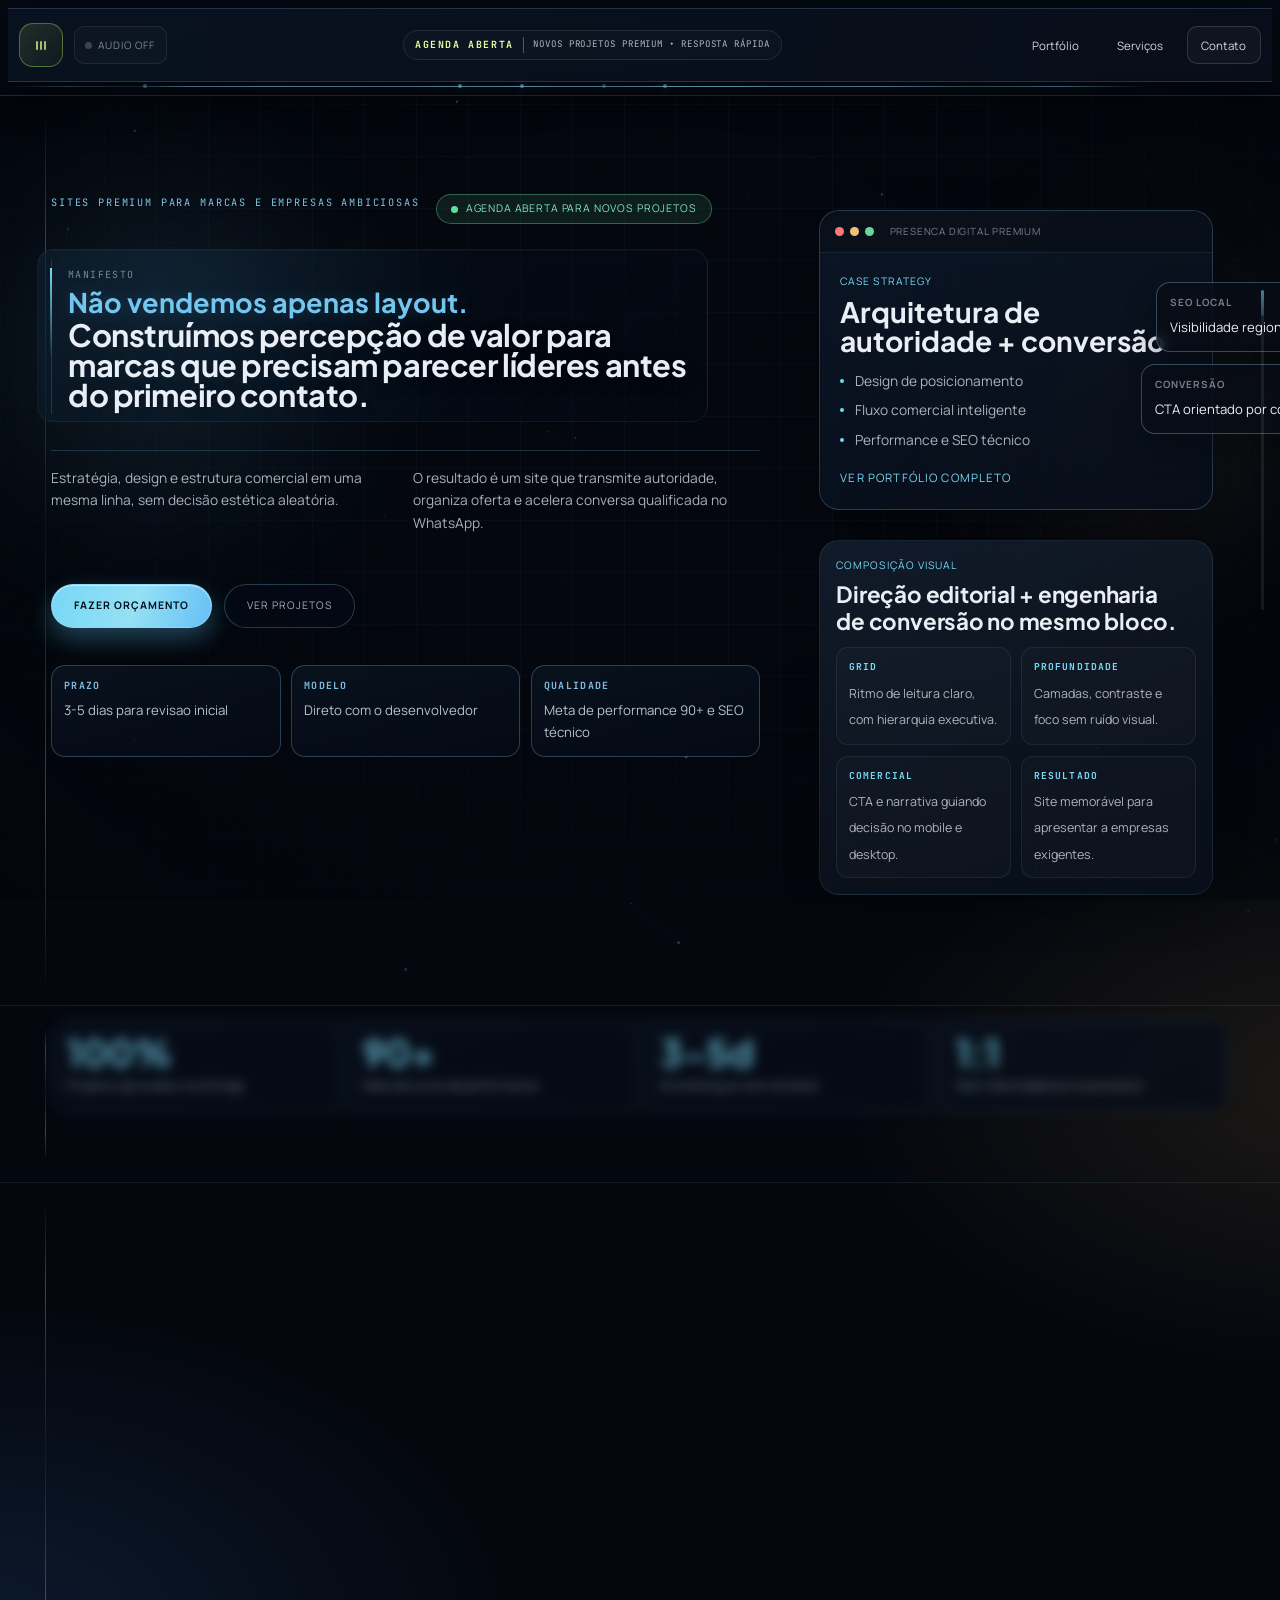
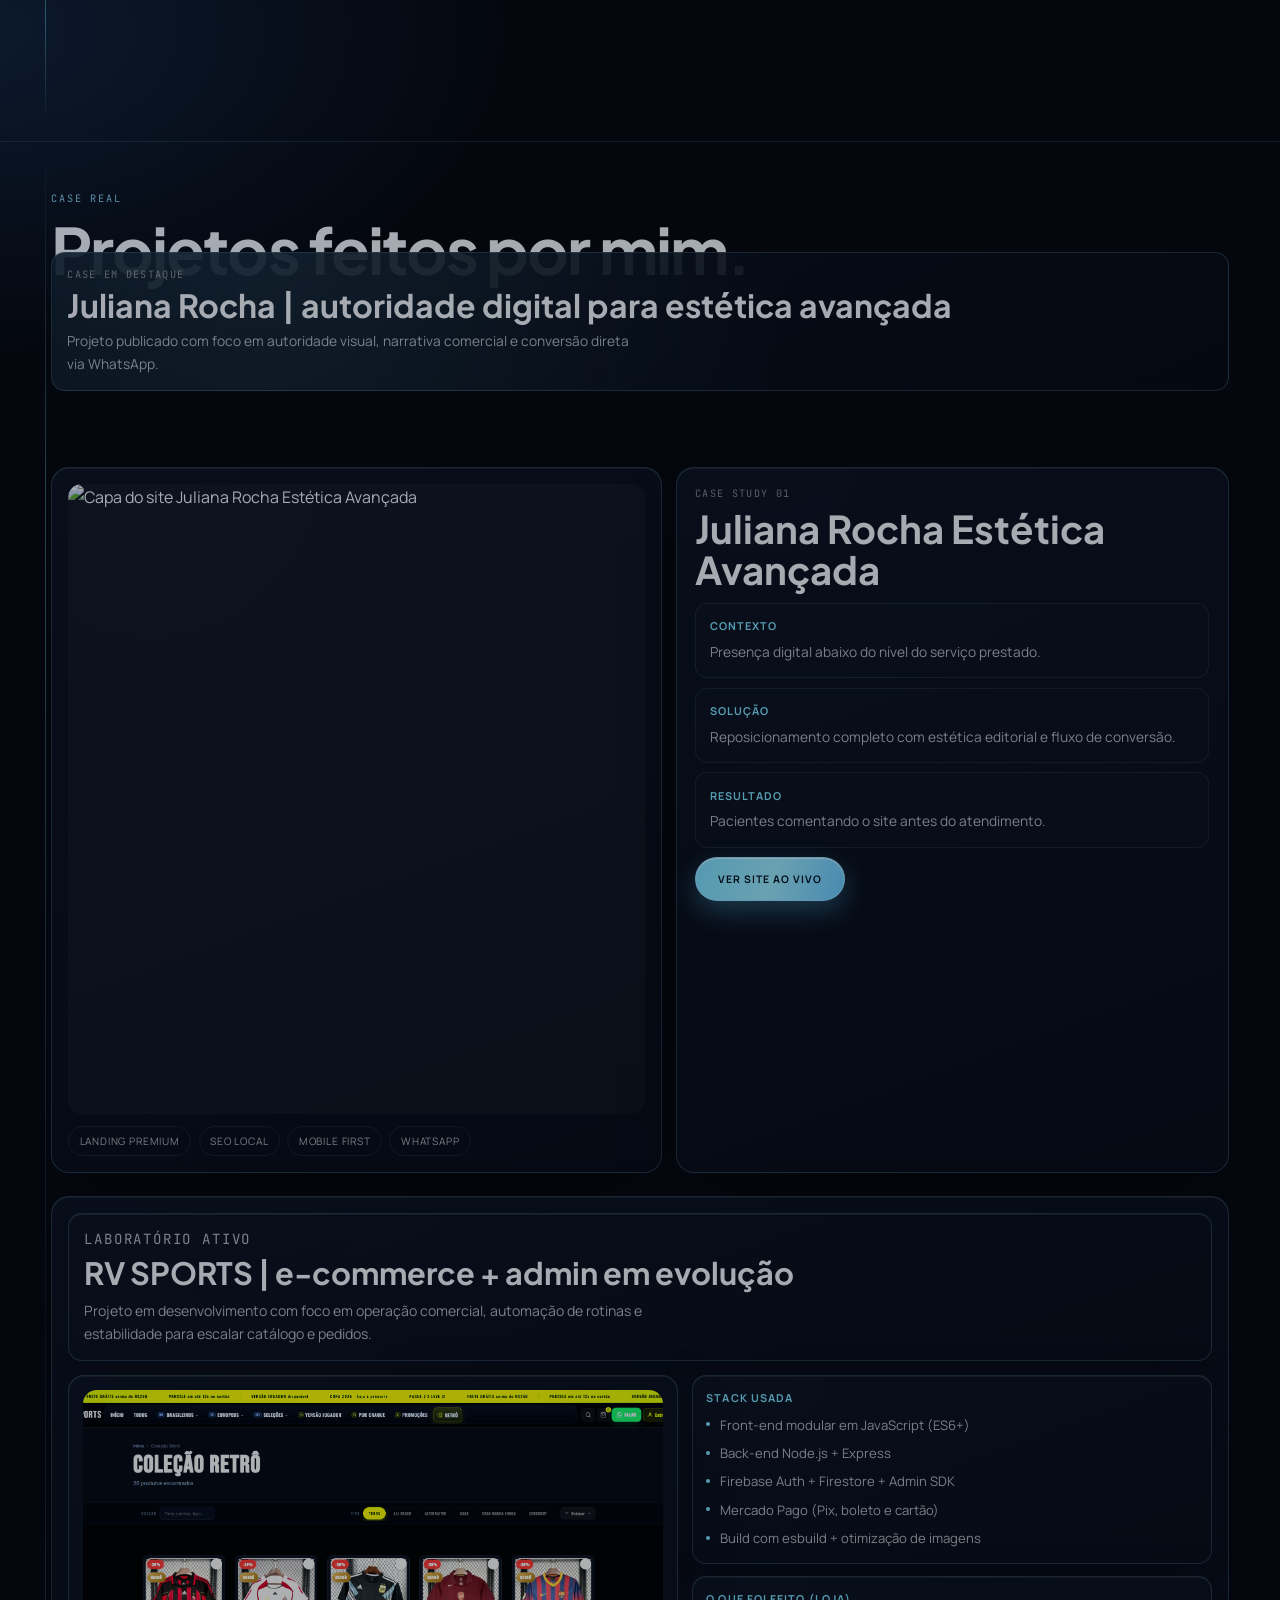
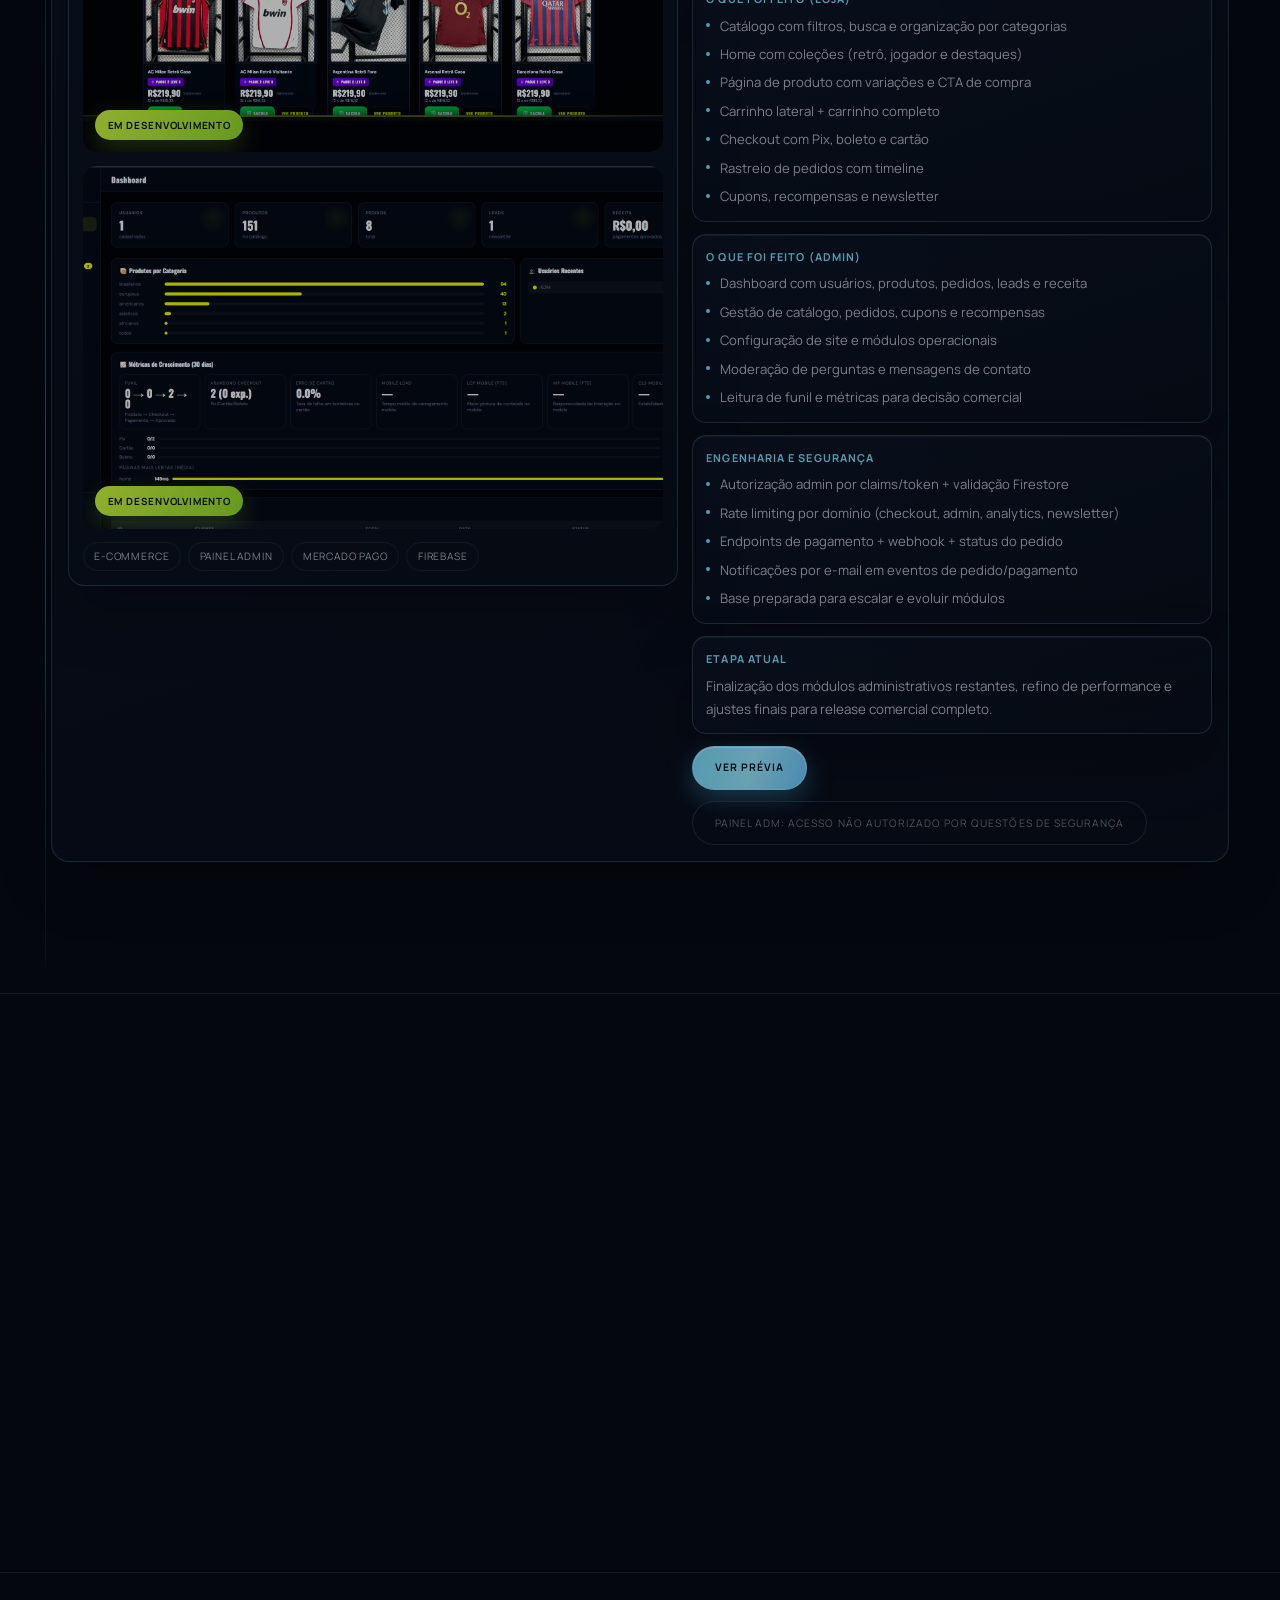
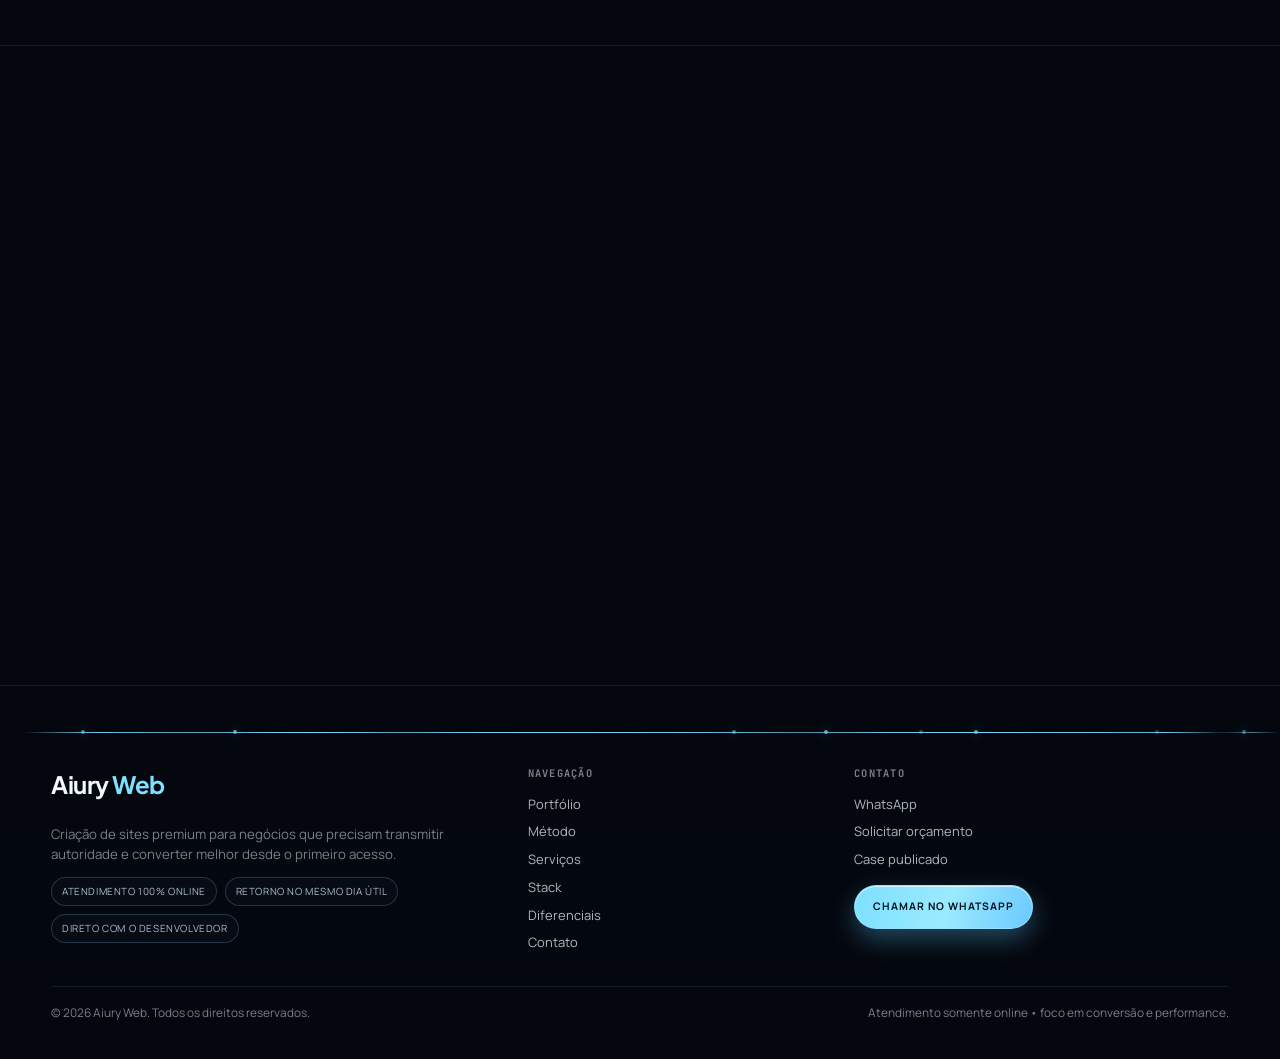
==== commit c49817a7: "Refine Portuguese accents and typography labels across metadata and UI" ====
--- a/index.html
+++ b/index.html
@@ -13,7 +13,7 @@
     <meta name="robots" content="index,follow" />
     <meta name="author" content="Aiury Web" />
     <link rel="canonical" href="https://aiuryweb.com.br/" />
-    <meta property="og:title" content="Aiury Web | Portfolio Premium" />
+    <meta property="og:title" content="Aiury Web | Portf&#243;lio Premium" />
     <meta
       property="og:description"
       content="Sites premium para marcas e empresas que querem autoridade digital, convers&#227;o e performance."
@@ -25,15 +25,15 @@
     <meta property="og:image" content="https://aiuryweb.com.br/assets/rv-admin-cover.png" />
     <meta property="og:image:width" content="1904" />
     <meta property="og:image:height" content="962" />
-    <meta property="og:image:alt" content="Preview do portfolio premium desenvolvido por Aiury Web" />
+    <meta property="og:image:alt" content="Preview do portf&#243;lio premium desenvolvido por Aiury Web" />
     <meta name="twitter:card" content="summary_large_image" />
-    <meta name="twitter:title" content="Aiury Web | Portfolio Premium" />
+    <meta name="twitter:title" content="Aiury Web | Portf&#243;lio Premium" />
     <meta
       name="twitter:description"
       content="Sites premium para marcas e empresas que querem autoridade digital, convers&#227;o e performance."
     />
     <meta name="twitter:image" content="https://aiuryweb.com.br/assets/rv-admin-cover.png" />
-    <title>Aiury Web | Portfolio Premium</title>
+    <title>Aiury Web | Portf&#243;lio Premium</title>
     <link rel="icon" type="image/svg+xml" href="./assets/favicon.svg" sizes="any" />
     <link rel="shortcut icon" href="./assets/favicon.svg" />
 
@@ -71,7 +71,7 @@
         "name": "Aiury Web",
         "url": "https://aiuryweb.com.br/",
         "telephone": "+5533998629813",
-        "description": "Sites premium para marcas e empresas que querem autoridade digital, conversao e performance.",
+        "description": "Sites premium para marcas e empresas que querem autoridade digital, conversão e performance.",
         "address": {
           "@type": "PostalAddress",
           "addressLocality": "Varginha",
@@ -79,7 +79,7 @@
           "addressCountry": "BR"
         },
         "priceRange": "R$3.000 - R$10.000",
-        "serviceType": ["Desenvolvimento de sites", "Landing pages", "SEO tecnico"]
+        "serviceType": ["Desenvolvimento de sites", "Landing pages", "SEO técnico"]
       }
     </script>
   </head>
@@ -183,7 +183,7 @@
         <nav aria-label="Principal">
           <ul class="nav-links">
             <li><a href="#inicio">In&#237;cio</a></li>
-            <li><a href="#portfolio">Portfolio</a></li>
+            <li><a href="#portfolio">Portf&#243;lio</a></li>
             <li><a href="#metodo">M&#233;todo</a></li>
             <li><a href="#servicos">Servi&#231;os</a></li>
             <li><a href="#tecnologias">Stack</a></li>
@@ -221,7 +221,7 @@
     <div id="menuOverlay" class="menu-overlay" aria-hidden="true"></div>
     <aside id="mobileMenu" class="mobile-menu" aria-label="Menu mobile" aria-hidden="true" inert>
       <a href="#inicio" data-close-menu>In&#237;cio</a>
-      <a href="#portfolio" data-close-menu>Portfolio</a>
+      <a href="#portfolio" data-close-menu>Portf&#243;lio</a>
       <a href="#metodo" data-close-menu>M&#233;todo</a>
       <a href="#servicos" data-close-menu>Servi&#231;os</a>
       <a href="#tecnologias" data-close-menu>Stack</a>
@@ -311,7 +311,7 @@
                   <li>Fluxo comercial inteligente</li>
                   <li>Performance e SEO t&#233;cnico</li>
                 </ul>
-                <a href="#portfolio">Ver portfolio completo</a>
+                <a href="#portfolio">Ver portf&#243;lio completo</a>
               </div>
             </div>
             <div class="hero-lab gravity-node" data-gravity="20">
@@ -393,7 +393,7 @@
         <div class="container">
           <div class="reveal">
             <p class="kicker">Direcao visual</p>
-            <h2 class="title">Projetos premium com posicionamento forte e conversao real.</h2>
+            <h2 class="title">Projetos premium com posicionamento forte e convers&#227;o real.</h2>
             <p class="lead">
               A composicao combina estetica editorial premium, profundidade controlada,
               tipografia forte e secoes orientadas a tomada de decisao.
@@ -881,7 +881,7 @@
         </div>
         <div class="footer-col">
           <h3>Navega&#231;&#227;o</h3>
-          <a href="#portfolio">Portfolio</a>
+          <a href="#portfolio">Portf&#243;lio</a>
           <a href="#metodo">M&#233;todo</a>
           <a href="#servicos">Servi&#231;os</a>
           <a href="#tecnologias">Stack</a>
--- a/styles.css
+++ b/styles.css
@@ -47,12 +47,15 @@
 
 #ytAudioMount {
   position: fixed;
-  left: -9999px;
-  top: -9999px;
-  width: 220px;
-  height: 220px;
+  left: 0;
+  top: 0;
+  width: 1px;
+  height: 1px;
   opacity: 0;
   pointer-events: none;
+  overflow: hidden;
+  clip-path: inset(50%);
+  z-index: -1;
 }
 
 a {
--- a/styles.css
+++ b/styles.css
@@ -47,12 +47,15 @@
 
 #ytAudioMount {
   position: fixed;
-  left: -9999px;
-  top: -9999px;
-  width: 220px;
-  height: 220px;
+  left: 0;
+  top: 0;
+  width: 1px;
+  height: 1px;
   opacity: 0;
   pointer-events: none;
+  overflow: hidden;
+  clip-path: inset(50%);
+  z-index: -1;
 }
 
 a {
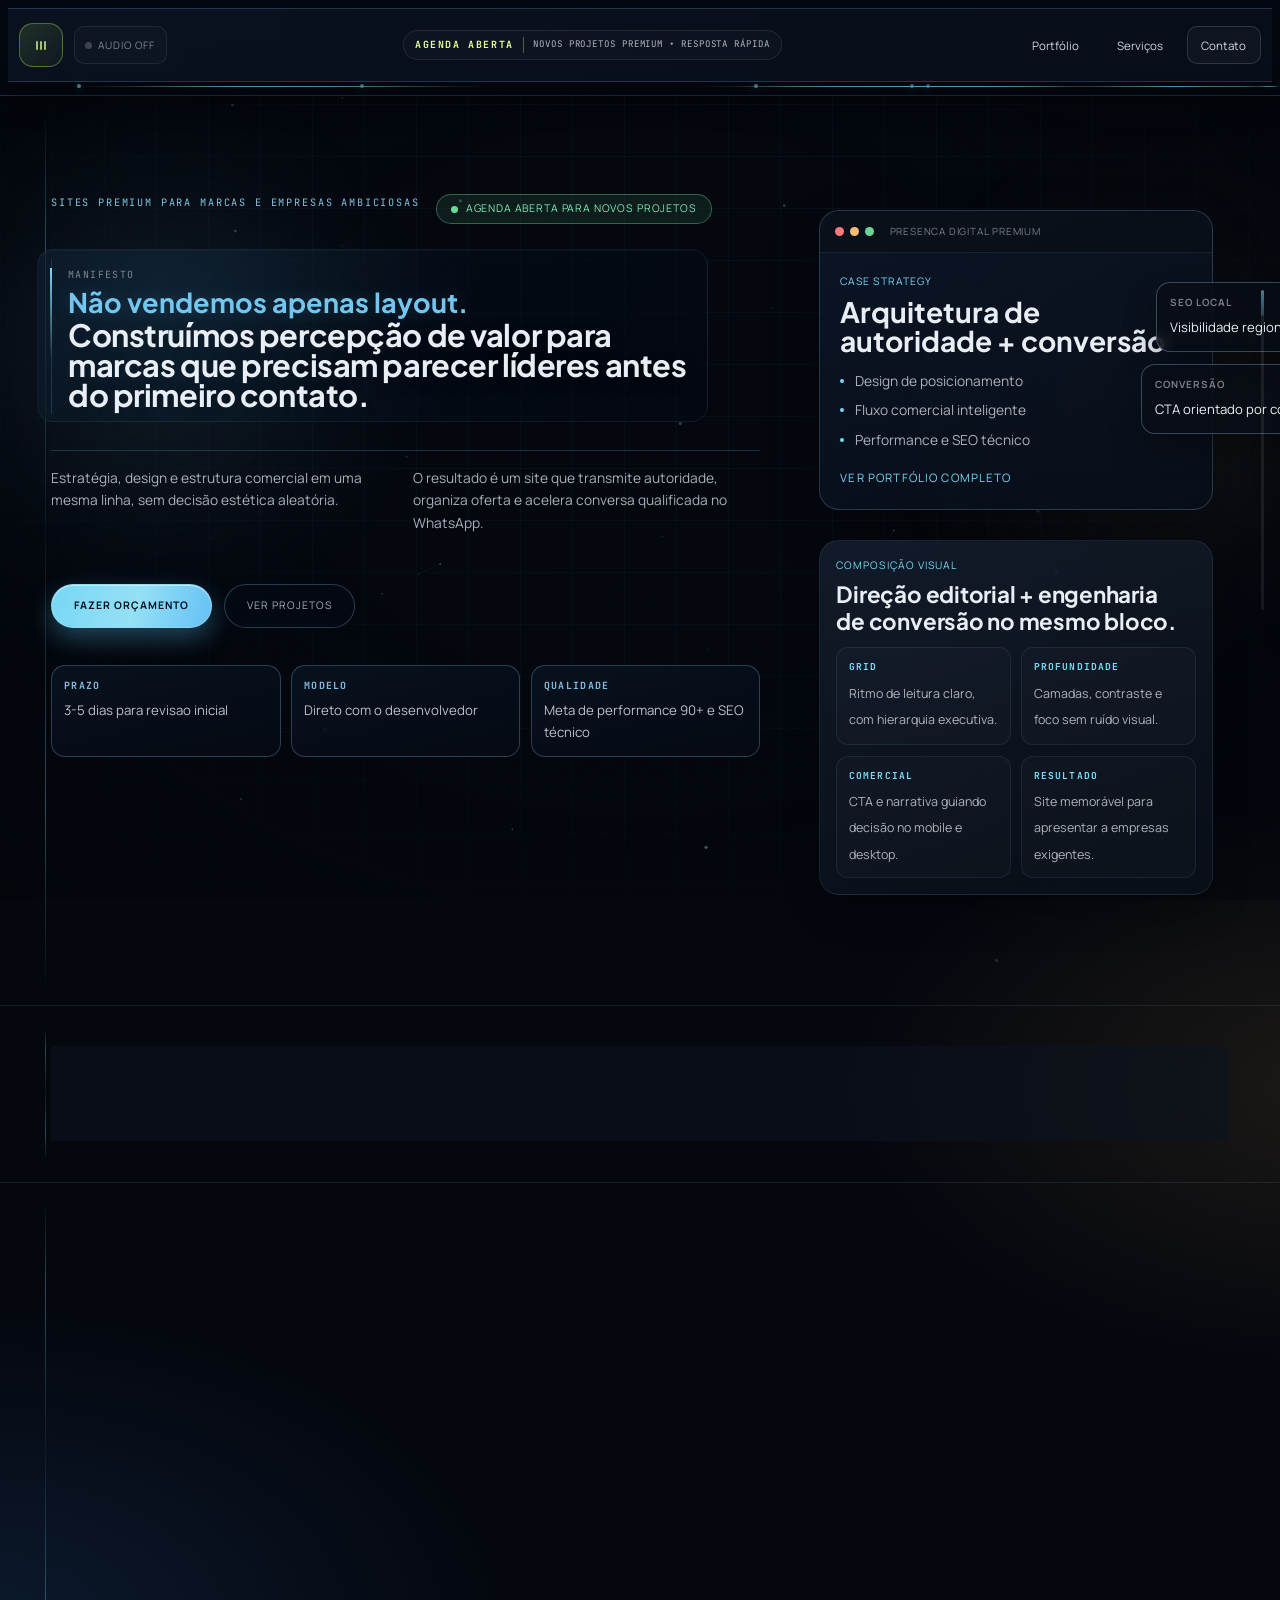
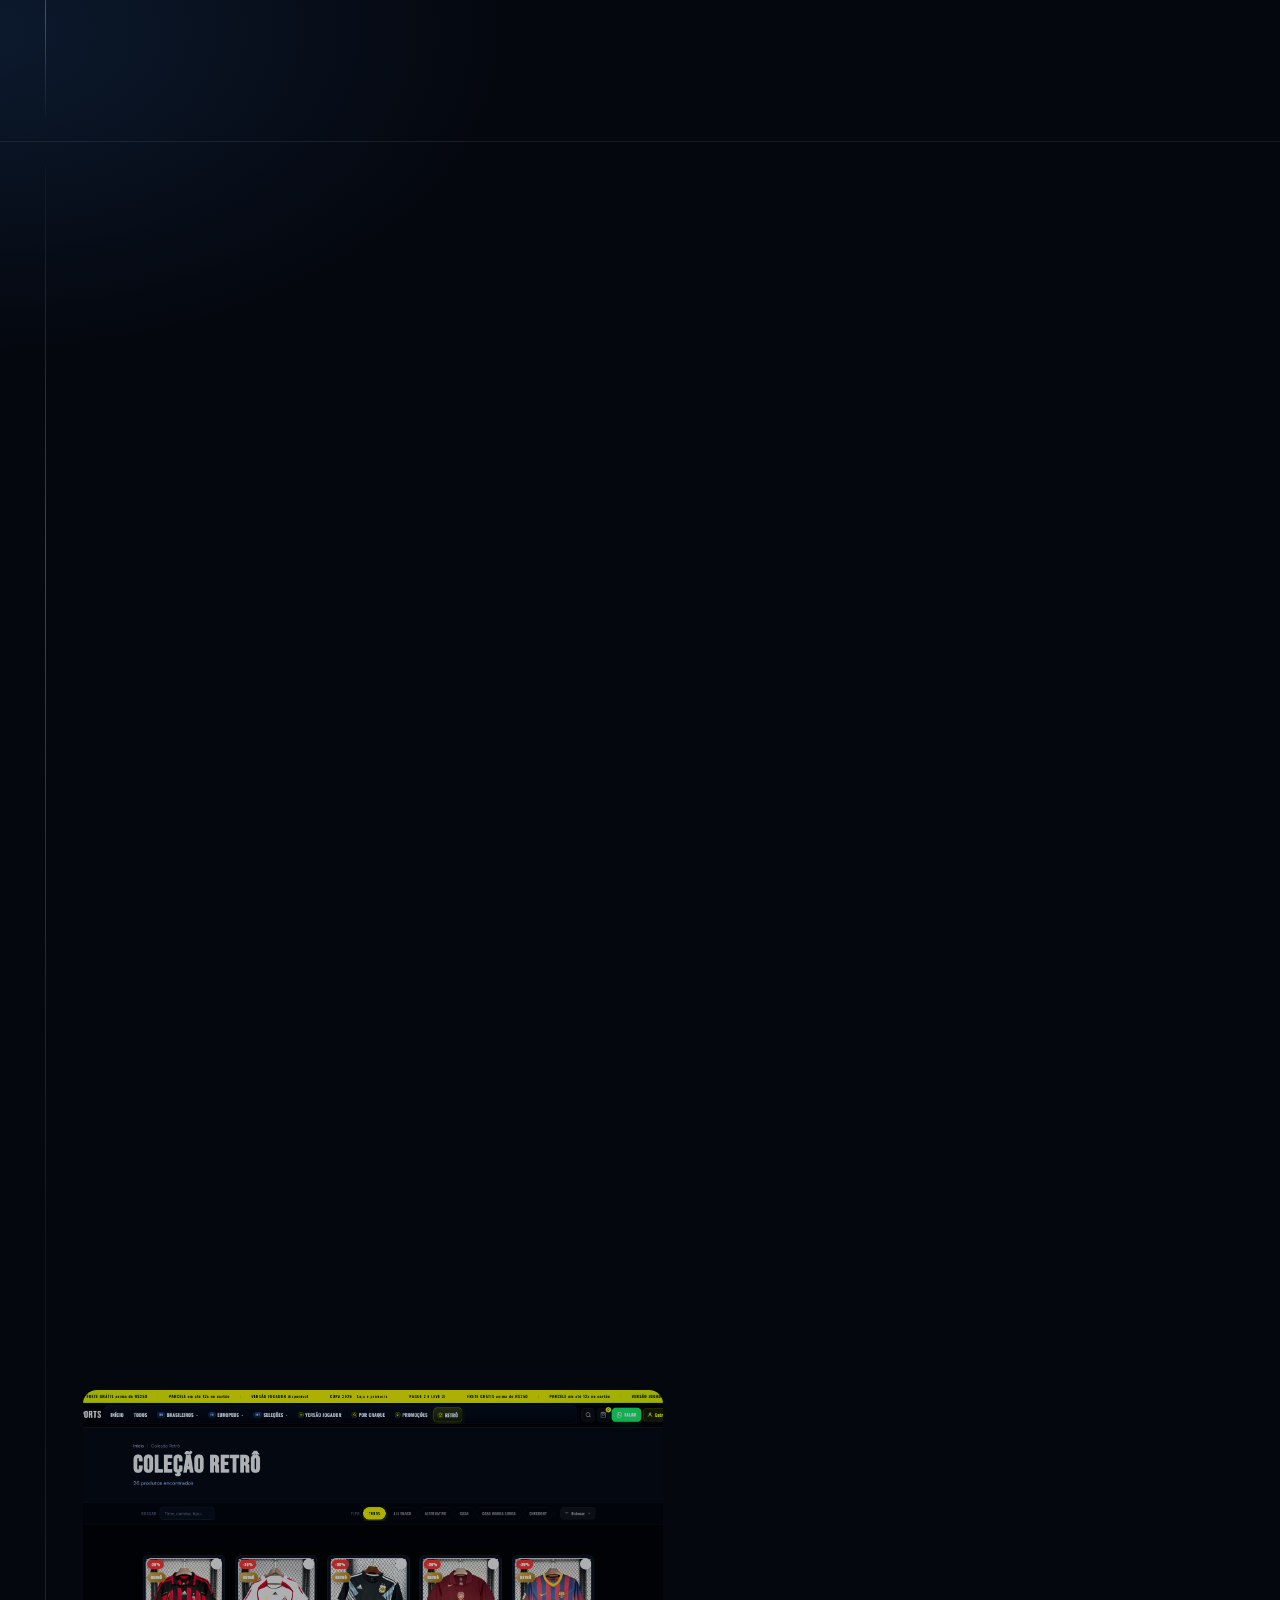
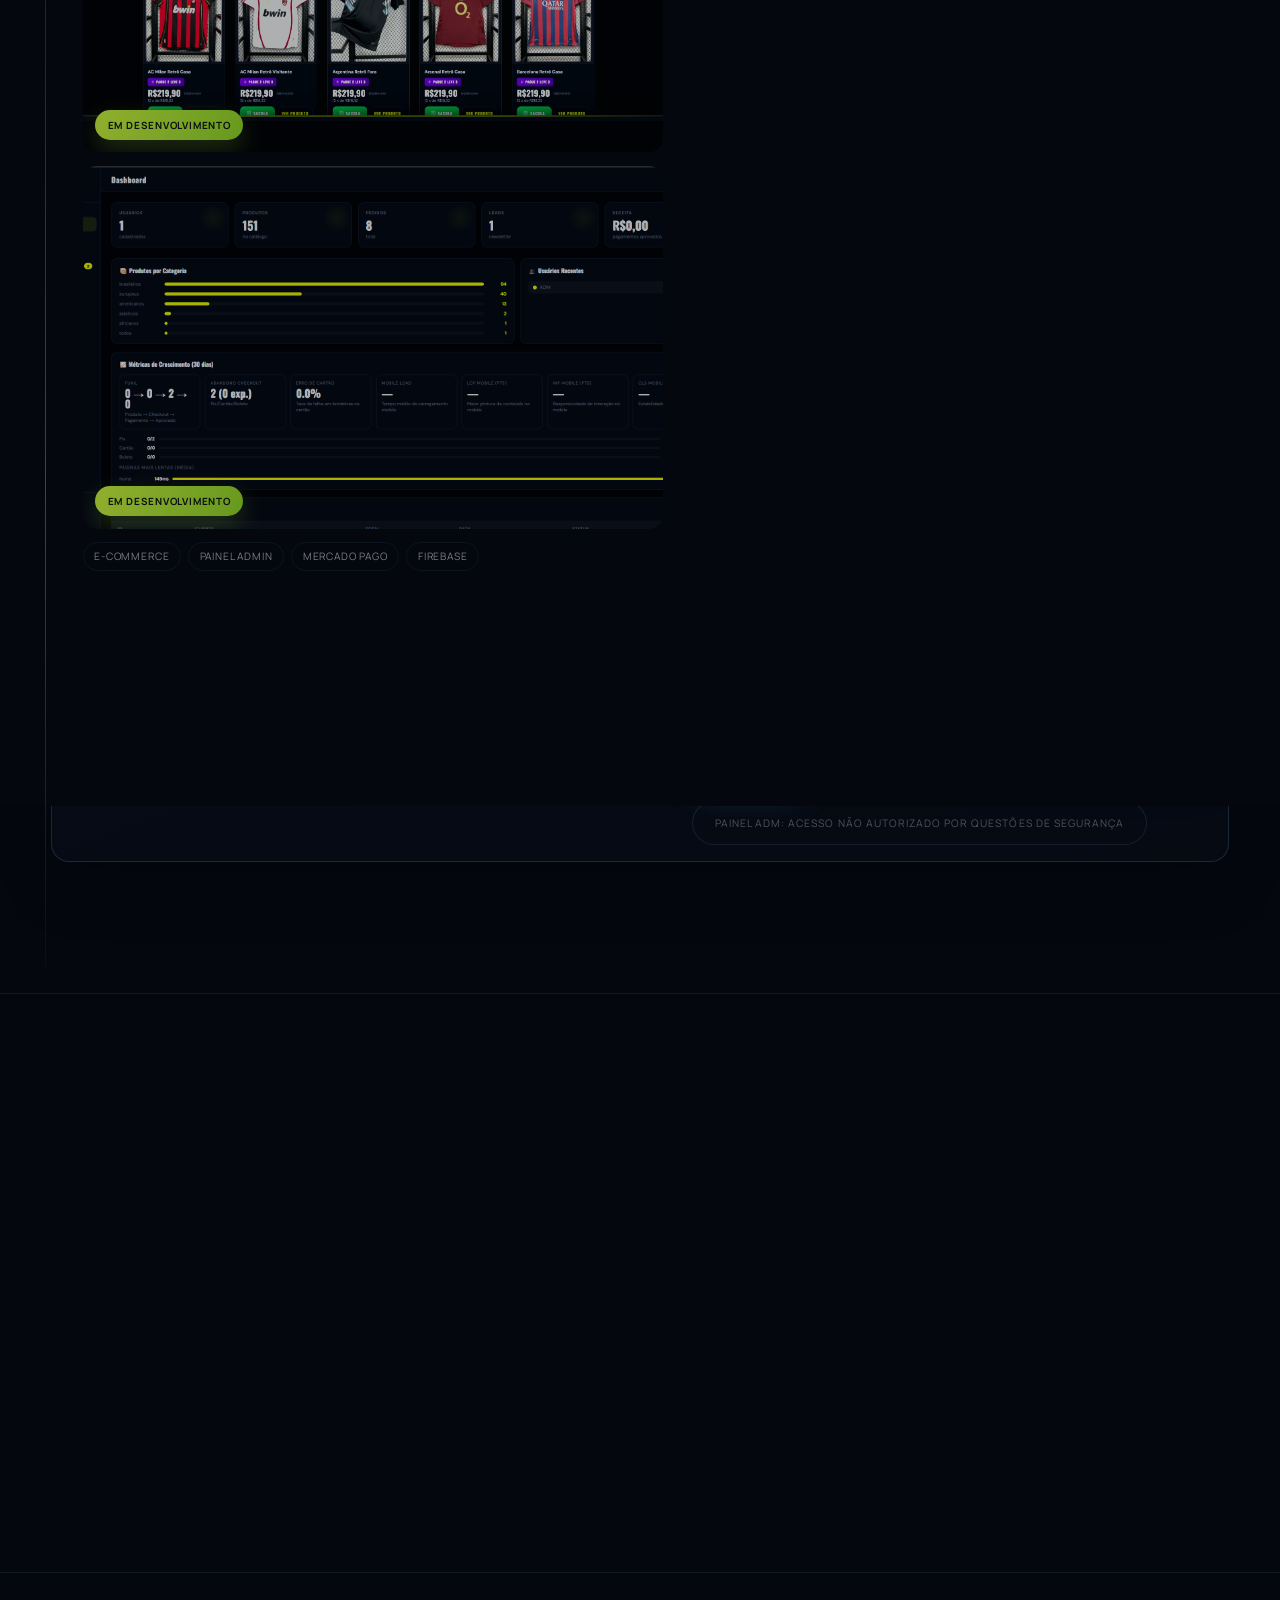
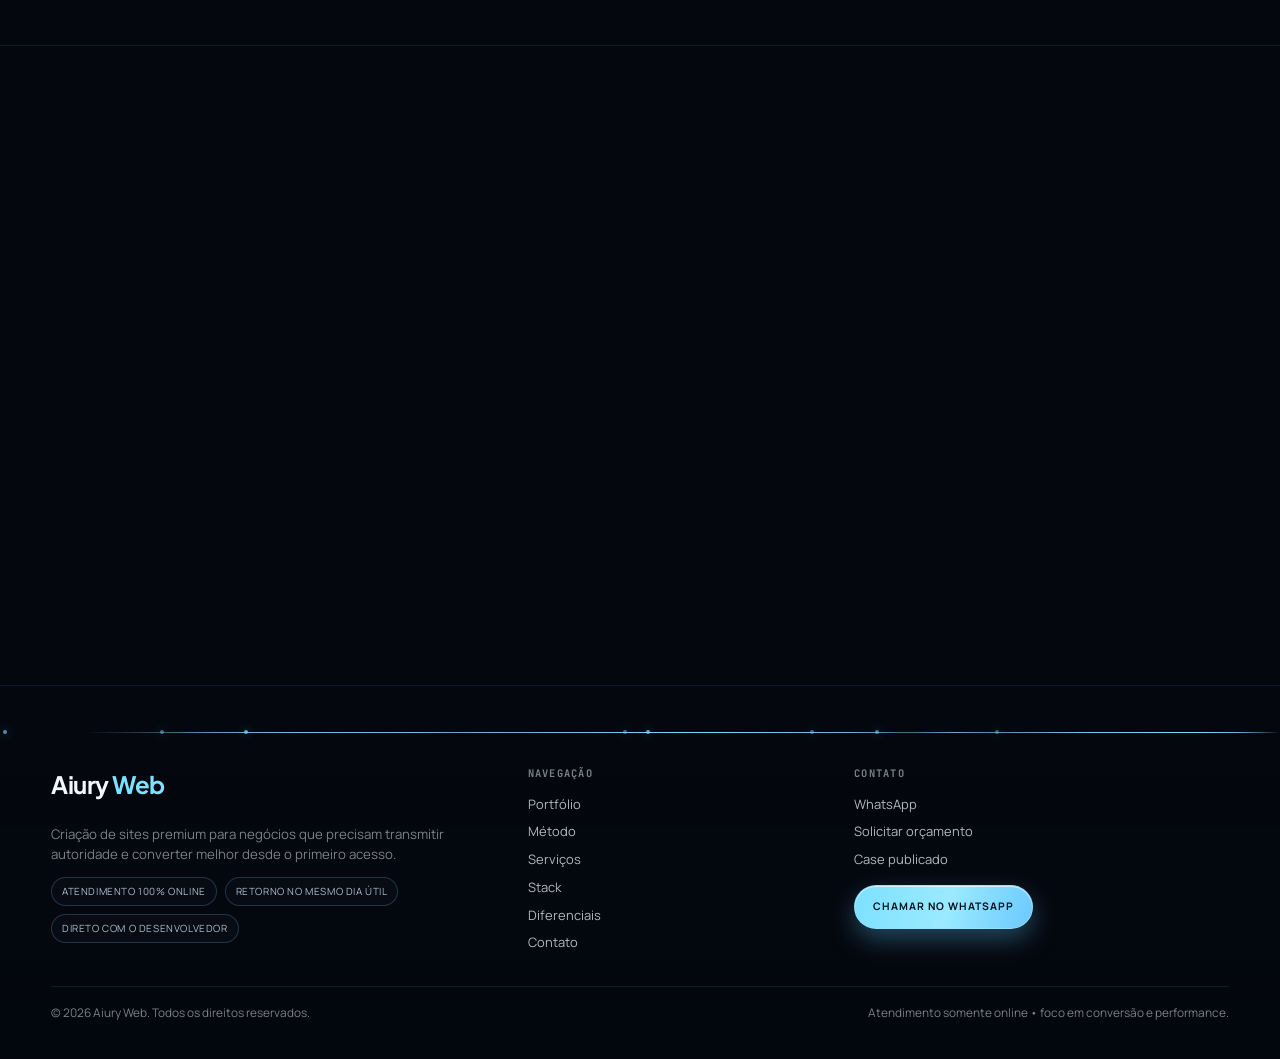
==== commit 1d3daf58: "Update RV SPORTS links to rvsports.shop" ====
--- a/index.html
+++ b/index.html
@@ -484,7 +484,7 @@
                 <div class="portfolio-media-stack">
                   <a
                     class="shot-frame shot-store"
-                    href="https://tiny-platypus-e90c1e.netlify.app/?page=home"
+                    href="https://rvsports.shop/?page=home"
                     target="_blank"
                     rel="noopener noreferrer"
                   >
@@ -571,7 +571,7 @@
                 <div class="service-actions">
                   <a
                     class="btn btn-primary"
-                    href="https://tiny-platypus-e90c1e.netlify.app/?page=home"
+                    href="https://rvsports.shop/?page=home"
                     target="_blank"
                     rel="noopener noreferrer"
                     >Ver pr&#233;via</a
--- a/styles.css
+++ b/styles.css
@@ -3775,8 +3775,9 @@
 }
 
 .section-portfolio .portfolio-media img {
-  aspect-ratio: 16 / 9;
-  object-position: center 22%;
+  aspect-ratio: 1200 / 630;
+  object-position: center 50%;
+  filter: brightness(1.16) contrast(1.05) saturate(1.04);
 }
 
 .section-process .method-grid {
@@ -4641,11 +4642,11 @@
   }
 
   .section-portfolio .portfolio-grid:first-of-type .portfolio-media img {
-    aspect-ratio: 4 / 3;
+    aspect-ratio: 1200 / 630;
     height: auto;
     object-fit: cover;
-    object-position: center 14%;
-    filter: brightness(1.1) contrast(1.08) saturate(1.04);
+    object-position: center 50%;
+    filter: brightness(1.16) contrast(1.05) saturate(1.04);
   }
 
   .portfolio-lab-media .shot-frame {
--- a/styles.css
+++ b/styles.css
@@ -3775,8 +3775,9 @@
 }
 
 .section-portfolio .portfolio-media img {
-  aspect-ratio: 16 / 9;
-  object-position: center 22%;
+  aspect-ratio: 1200 / 630;
+  object-position: center 50%;
+  filter: brightness(1.16) contrast(1.05) saturate(1.04);
 }
 
 .section-process .method-grid {
@@ -4641,11 +4642,11 @@
   }
 
   .section-portfolio .portfolio-grid:first-of-type .portfolio-media img {
-    aspect-ratio: 4 / 3;
+    aspect-ratio: 1200 / 630;
     height: auto;
     object-fit: cover;
-    object-position: center 14%;
-    filter: brightness(1.1) contrast(1.08) saturate(1.04);
+    object-position: center 50%;
+    filter: brightness(1.16) contrast(1.05) saturate(1.04);
   }
 
   .portfolio-lab-media .shot-frame {
